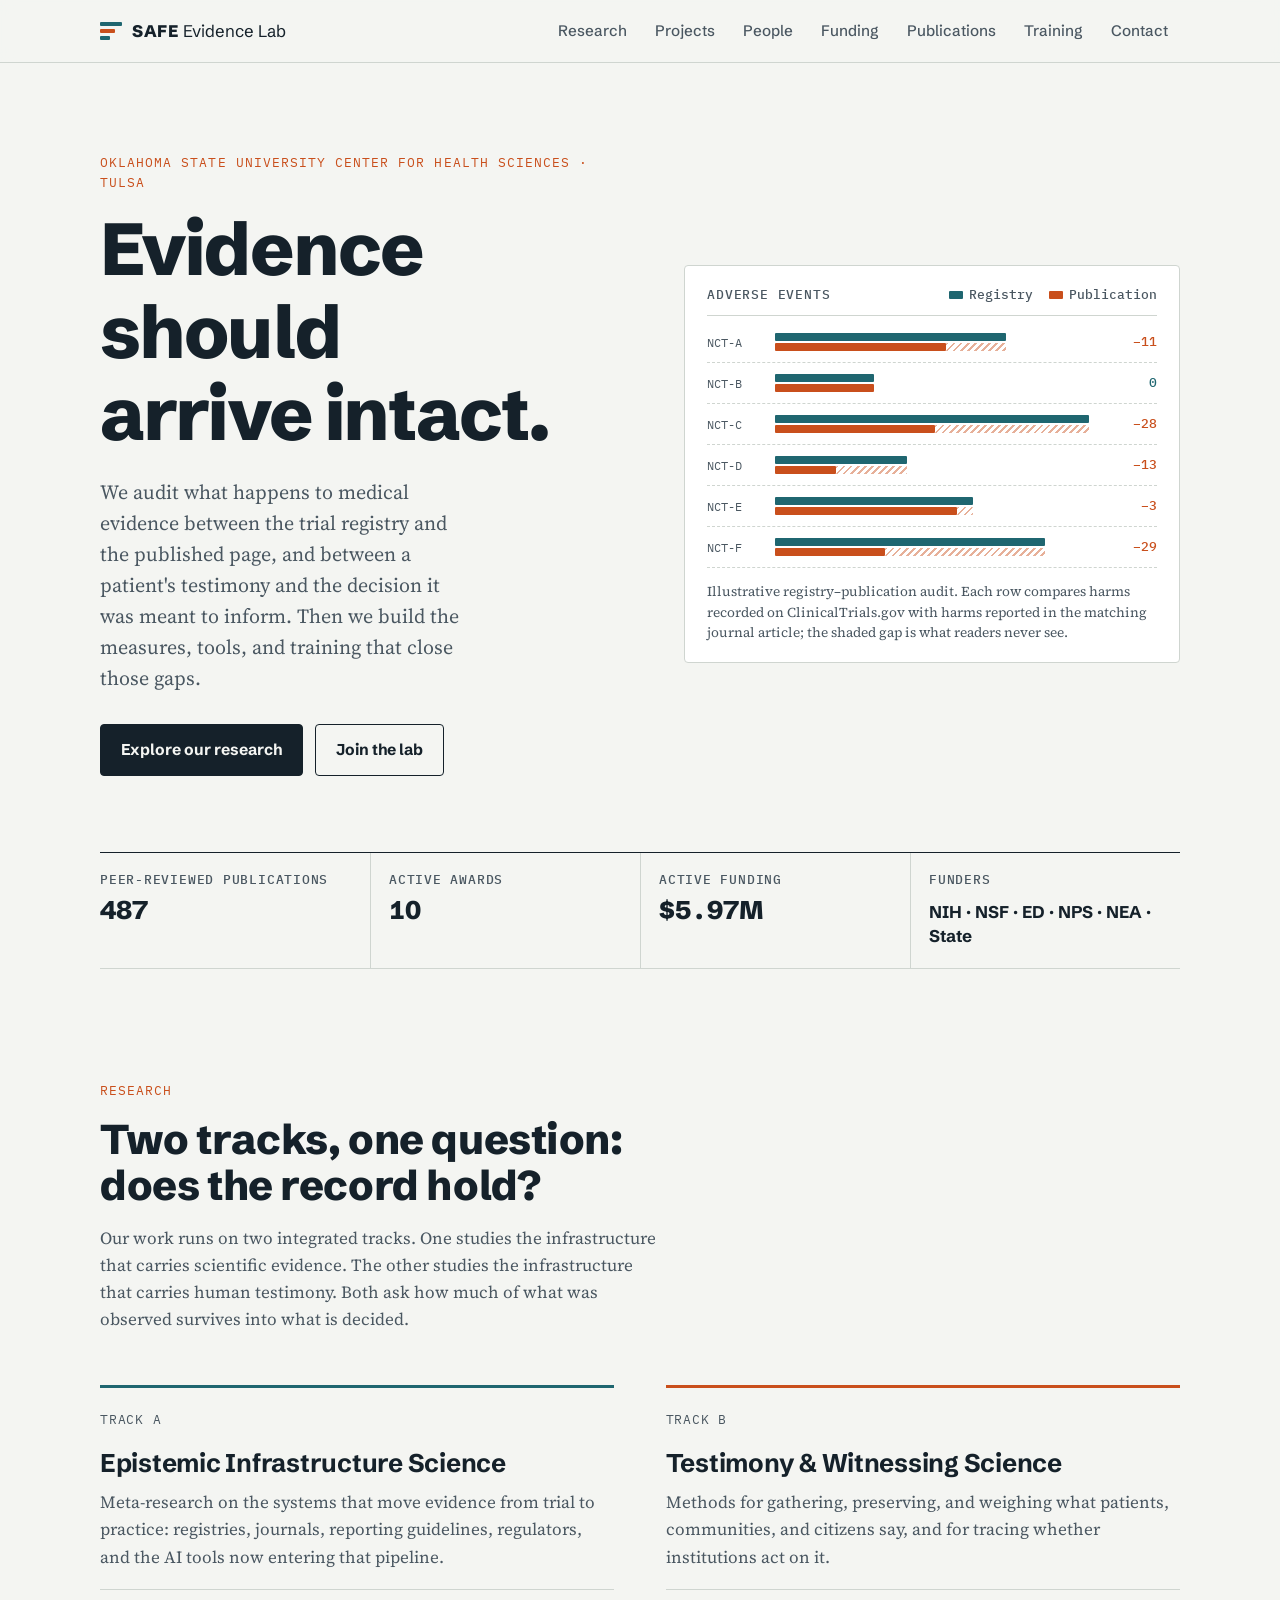
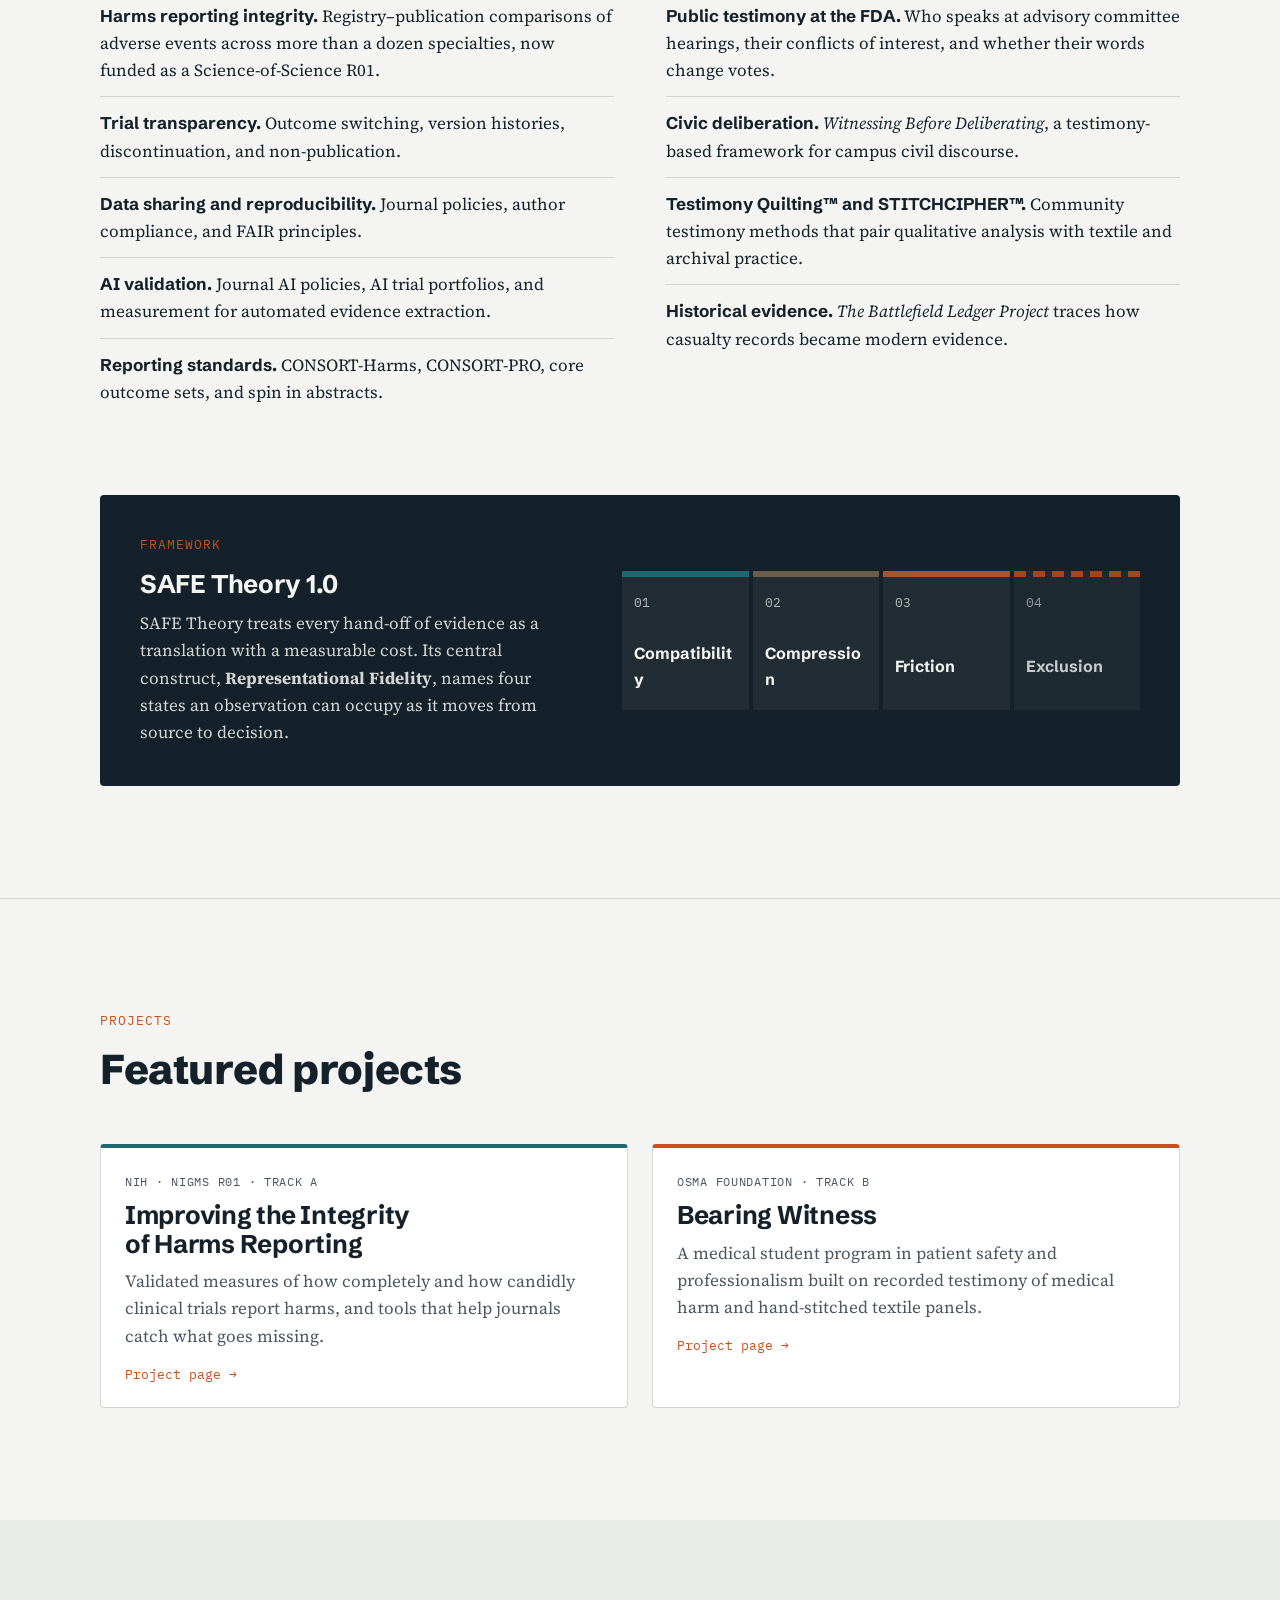
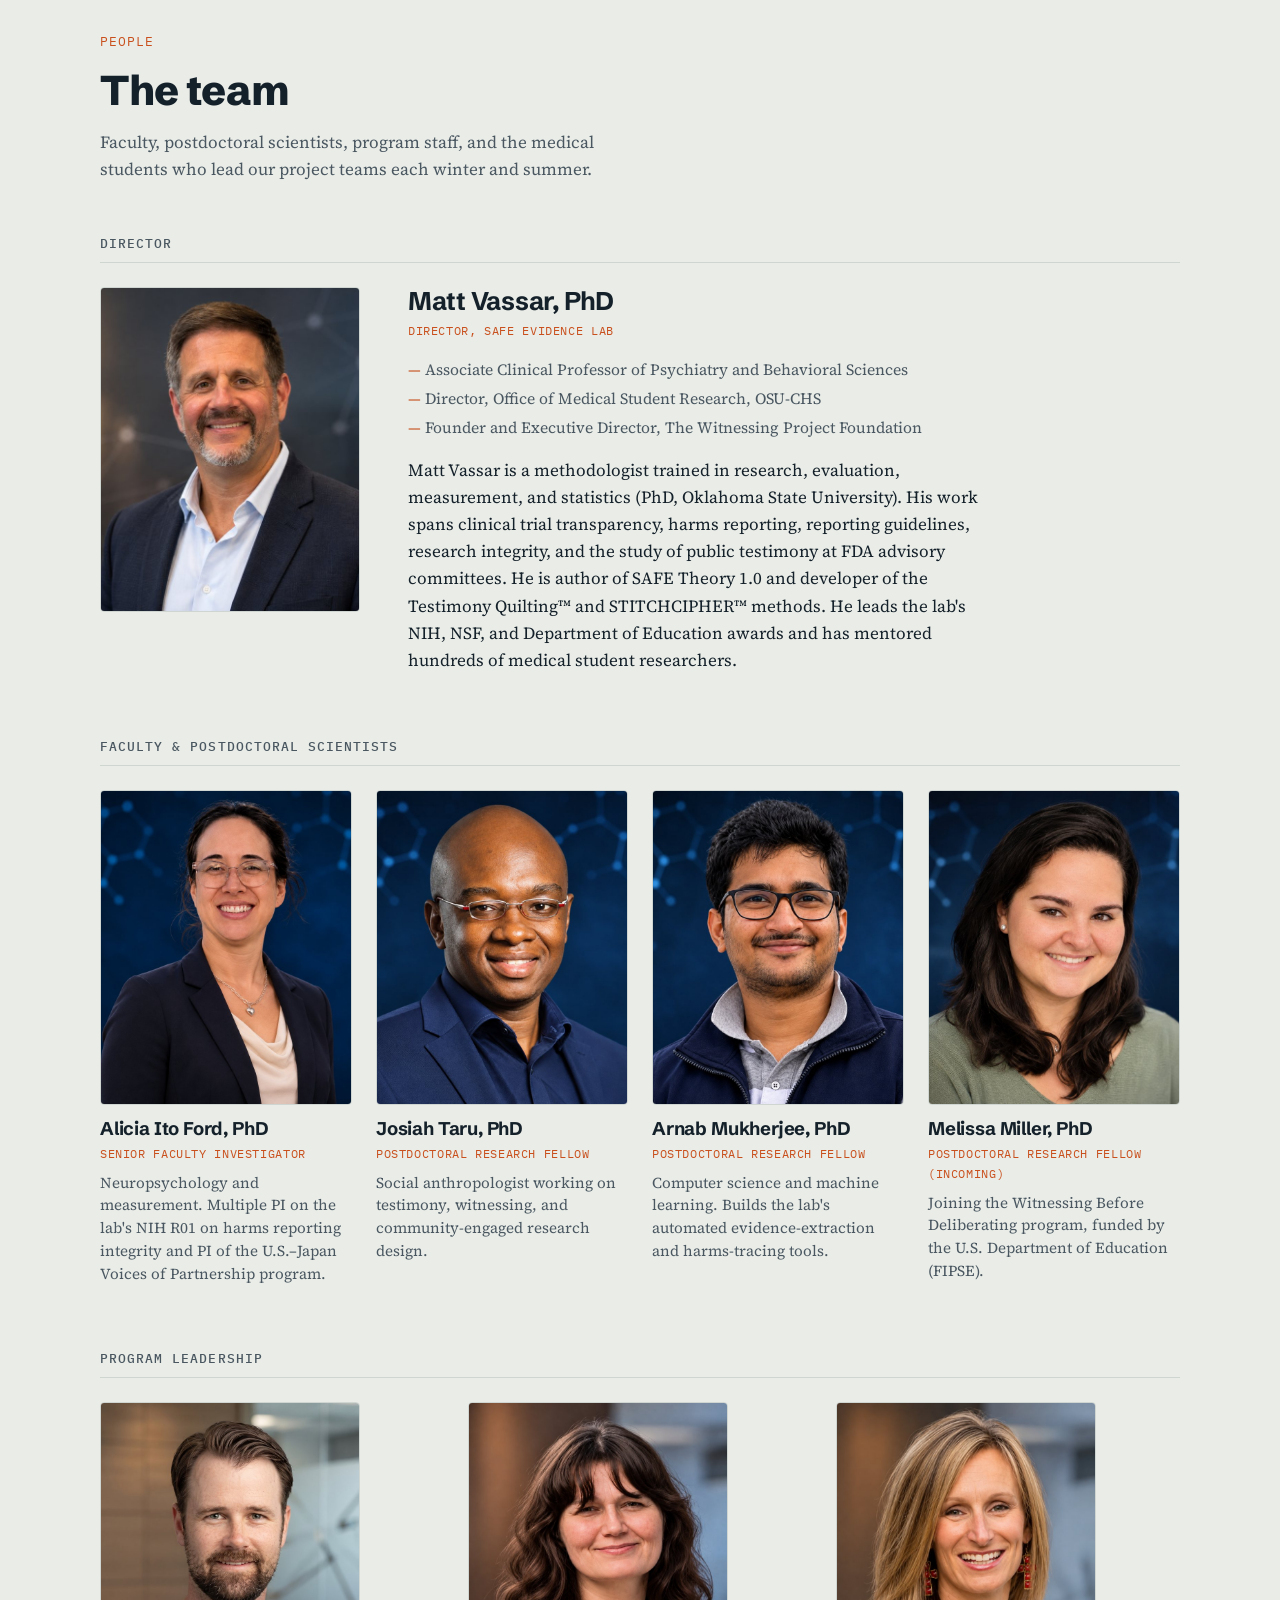
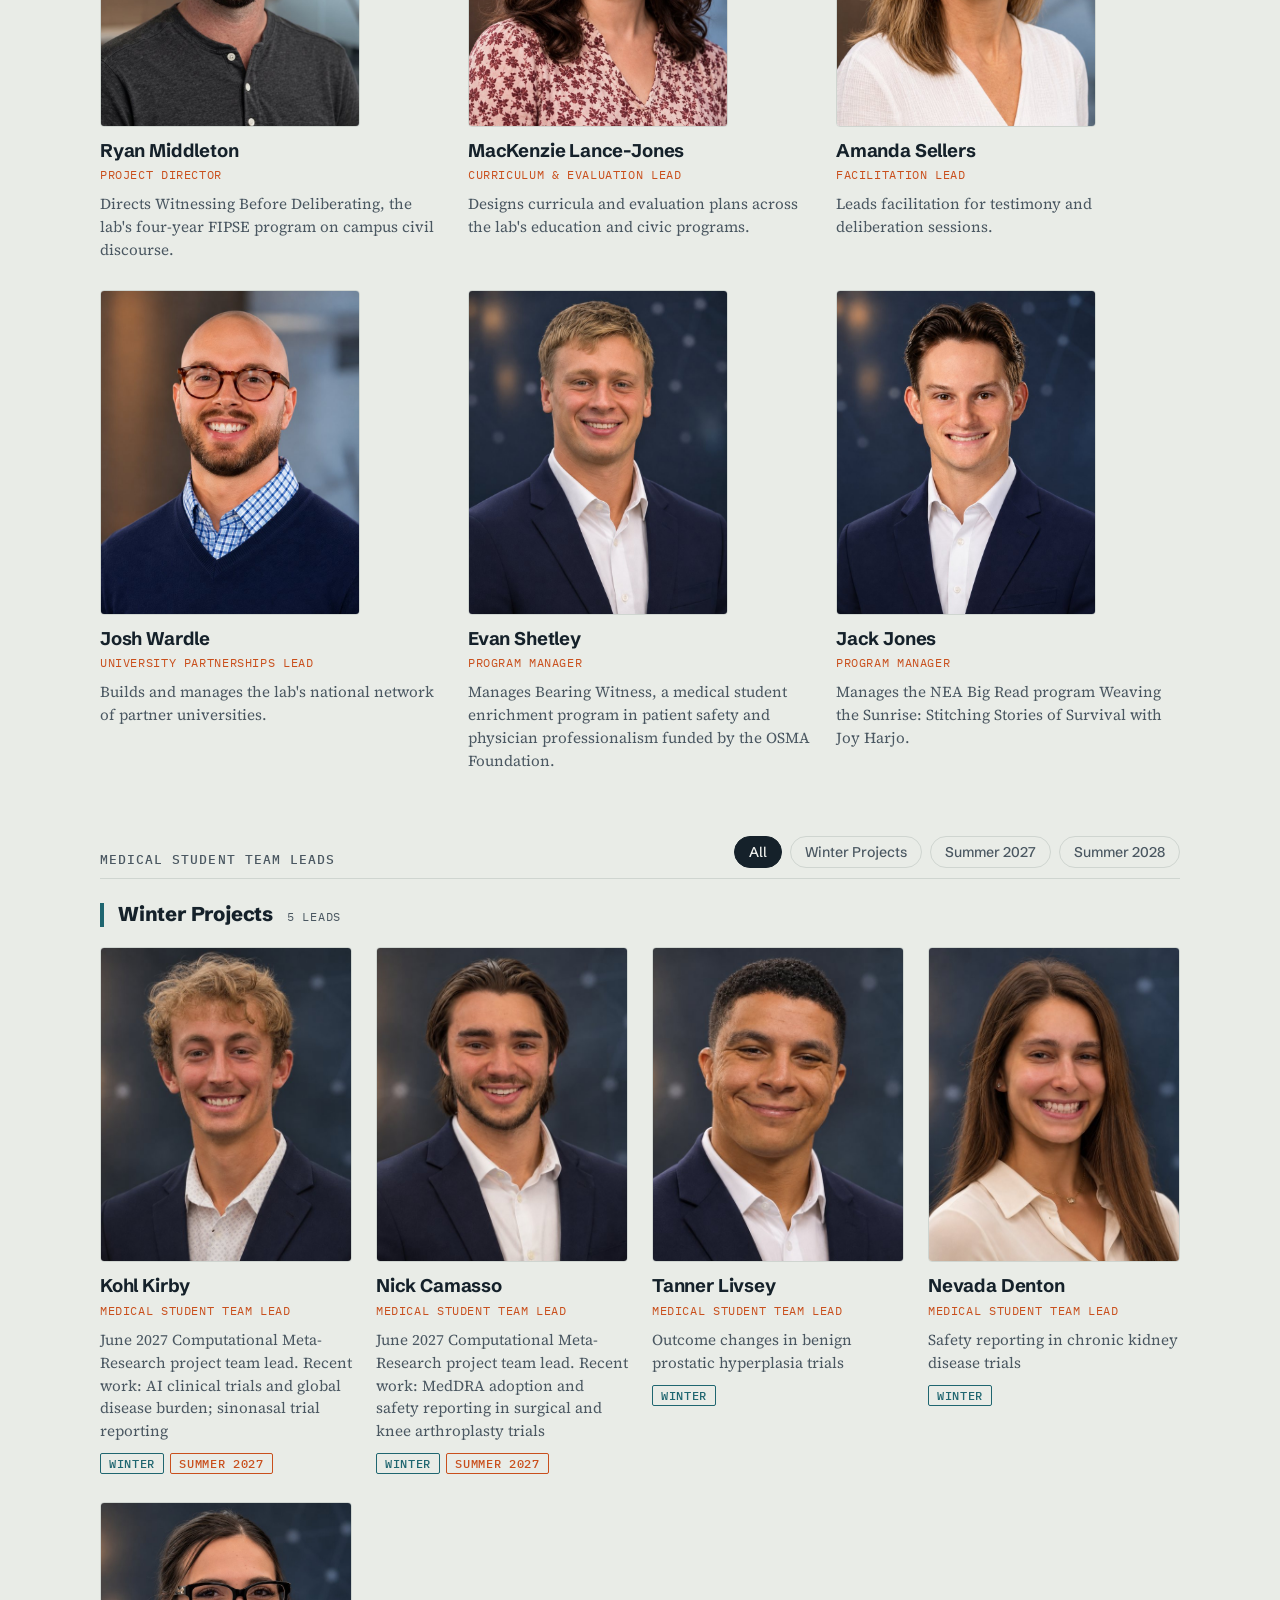
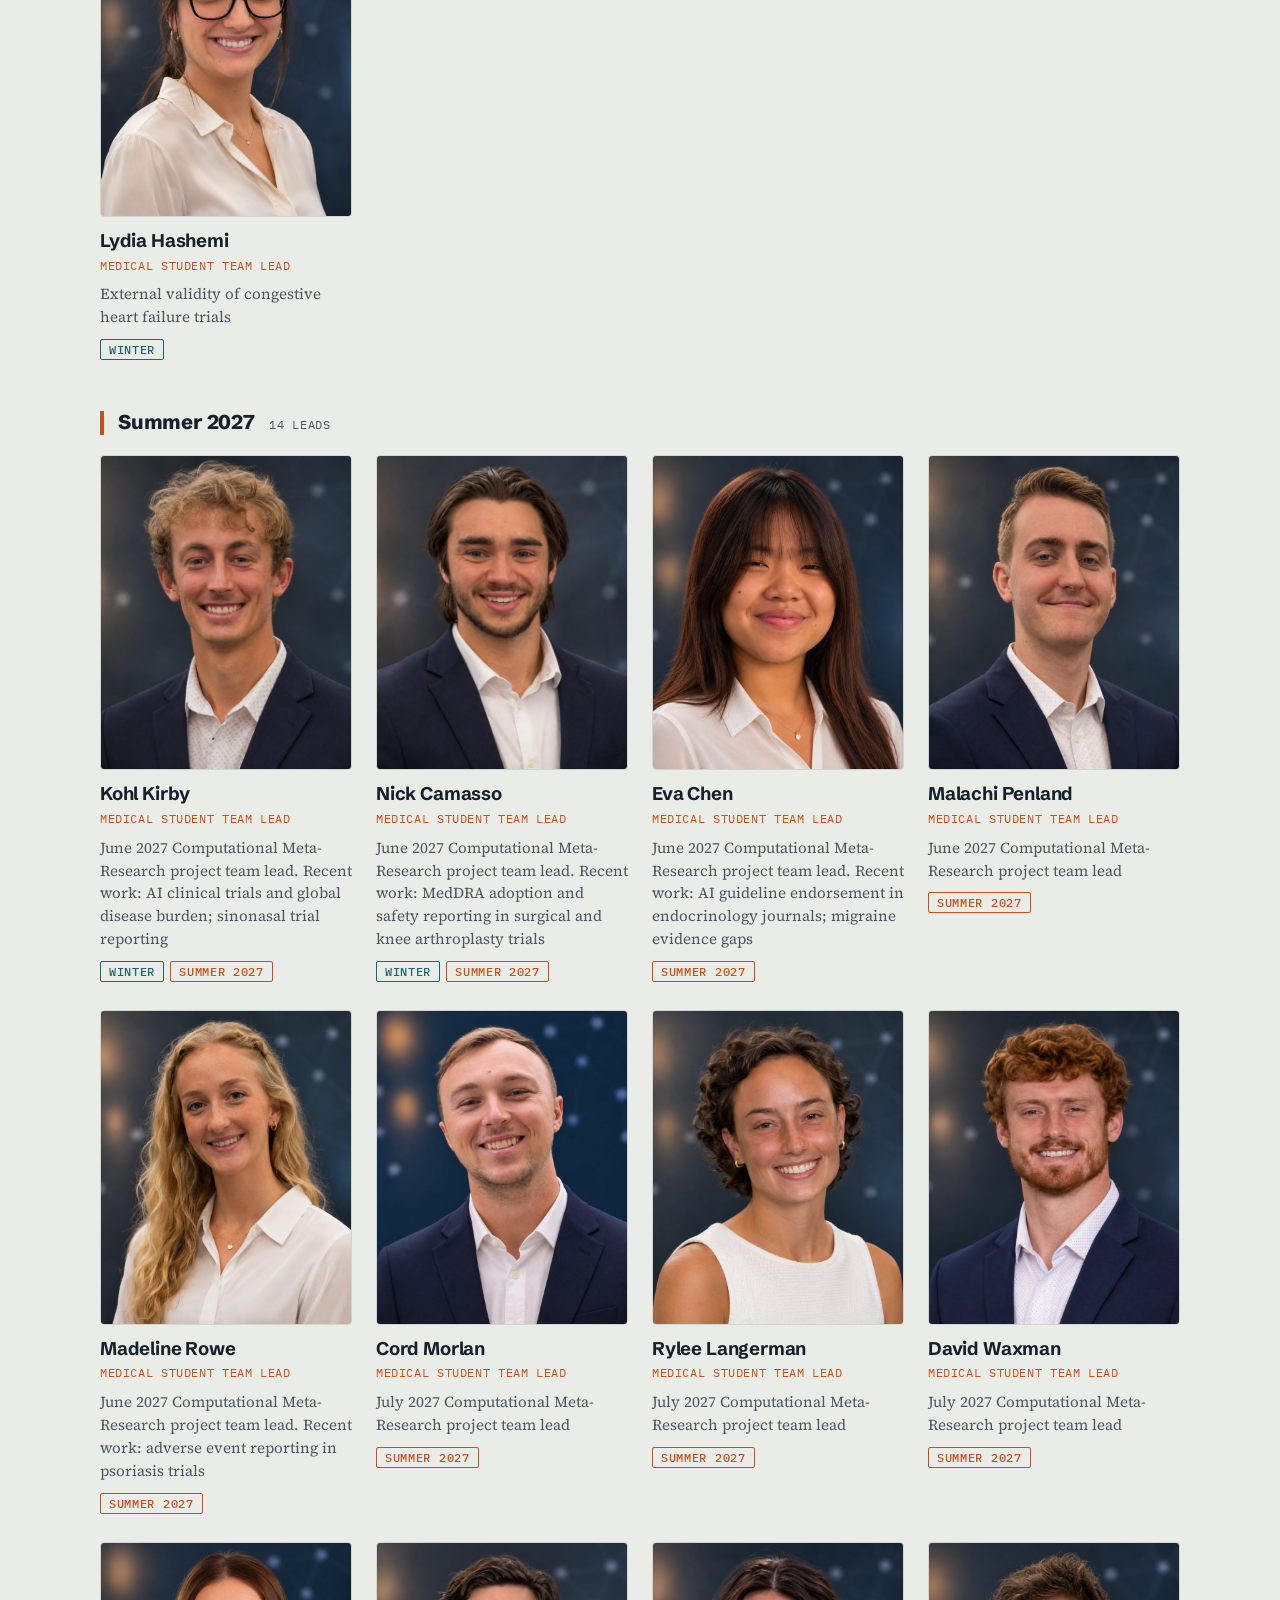
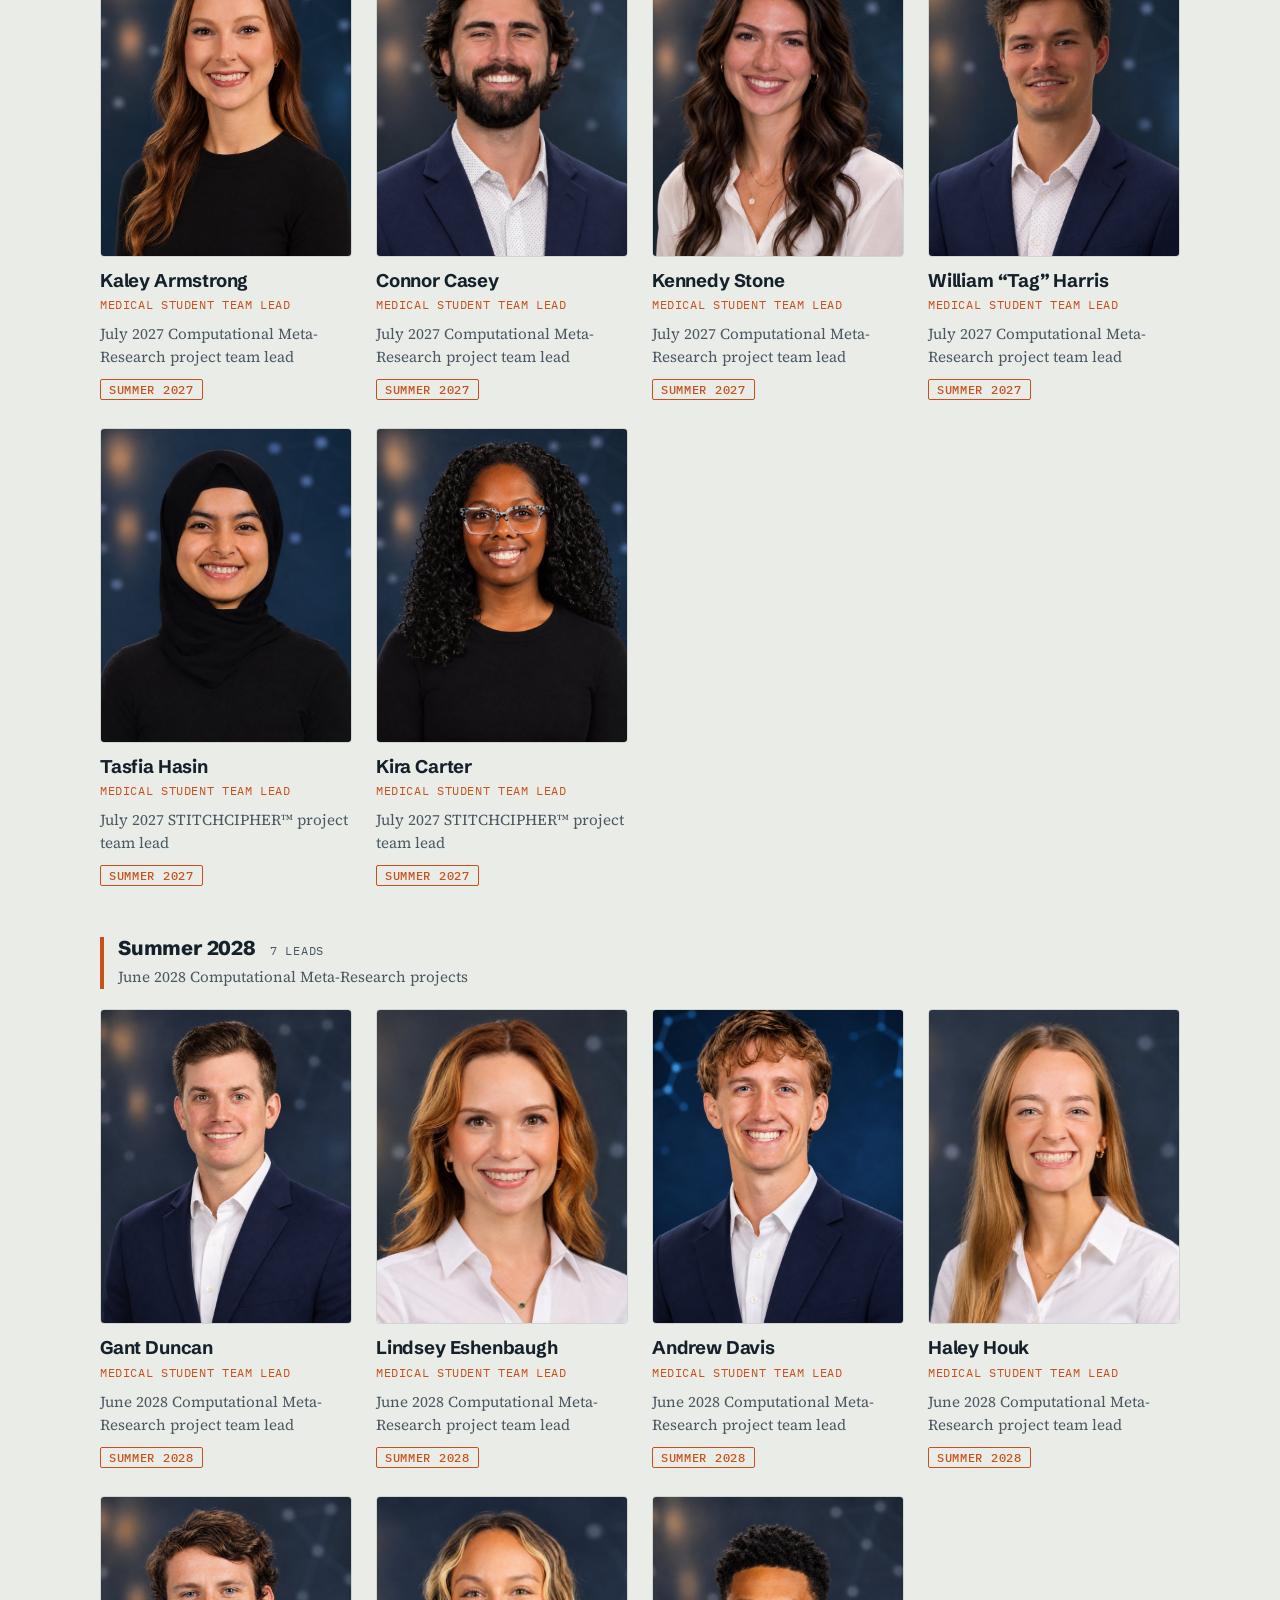
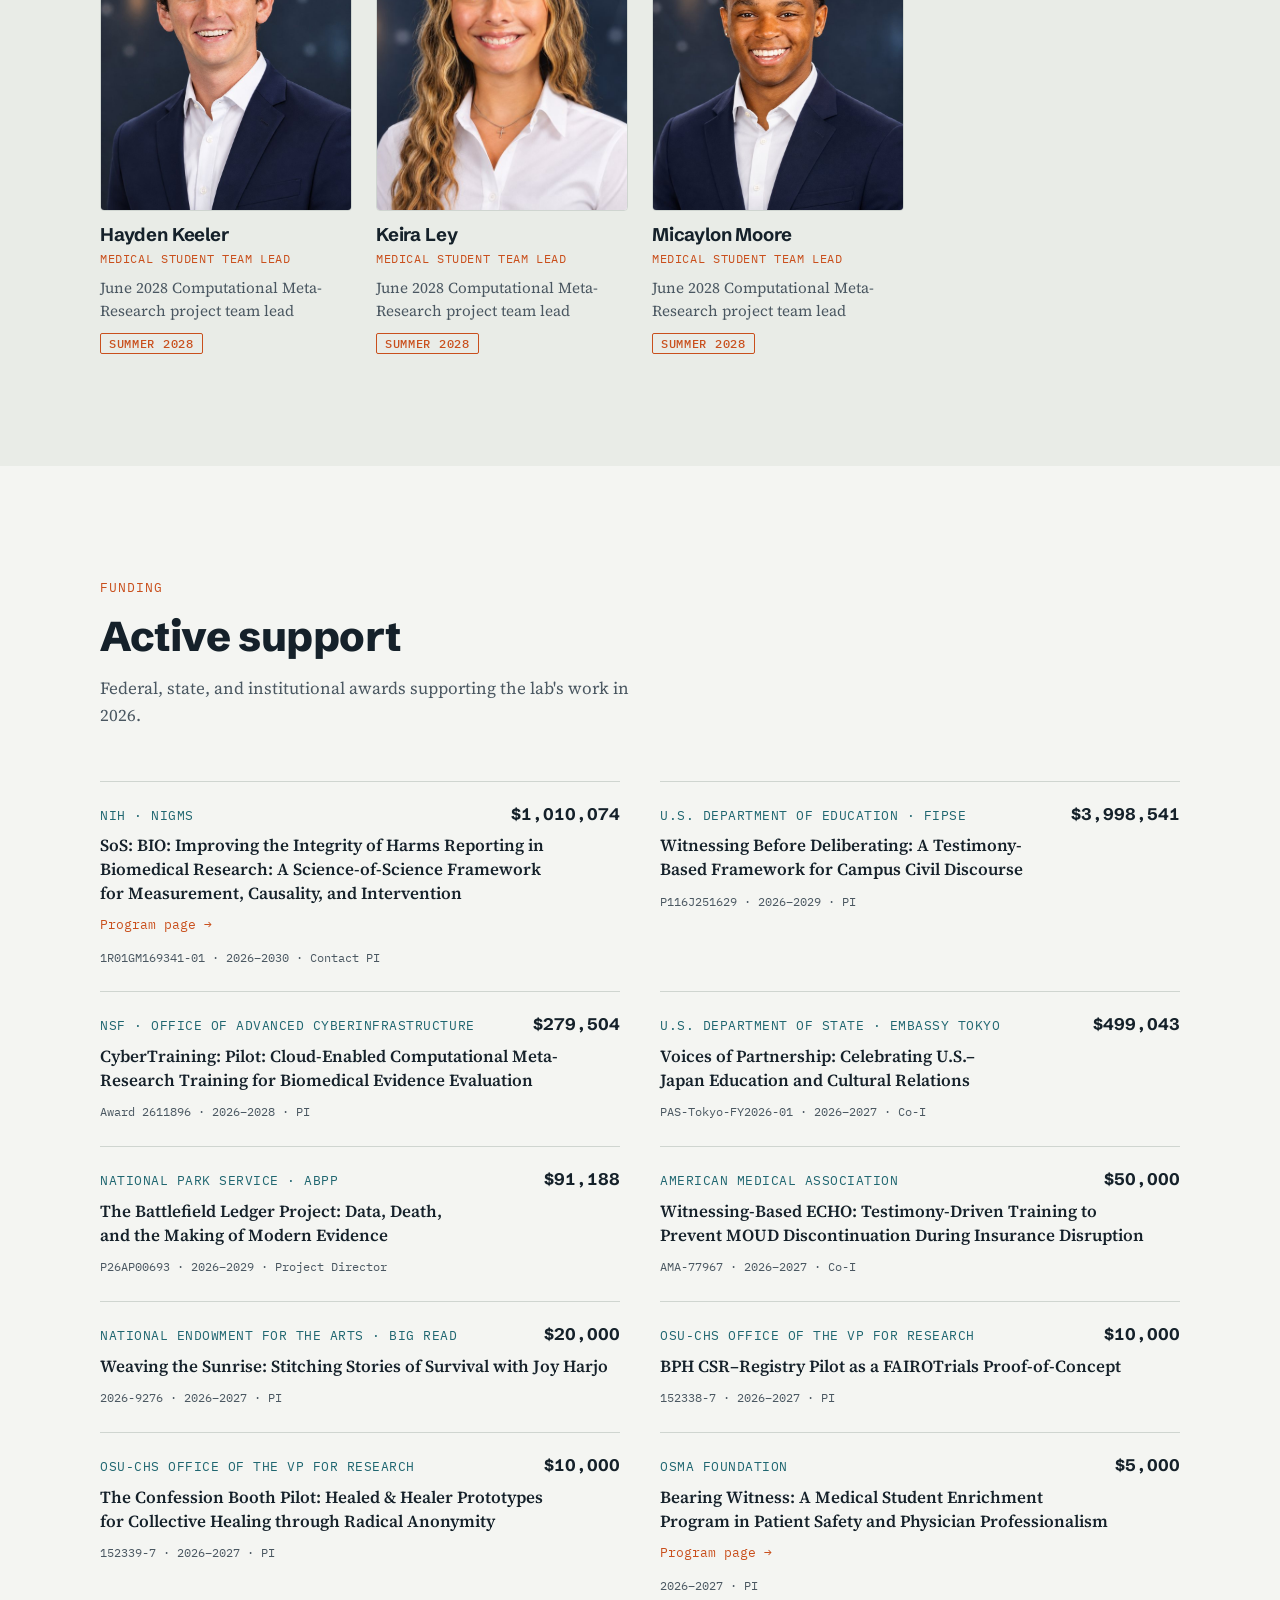
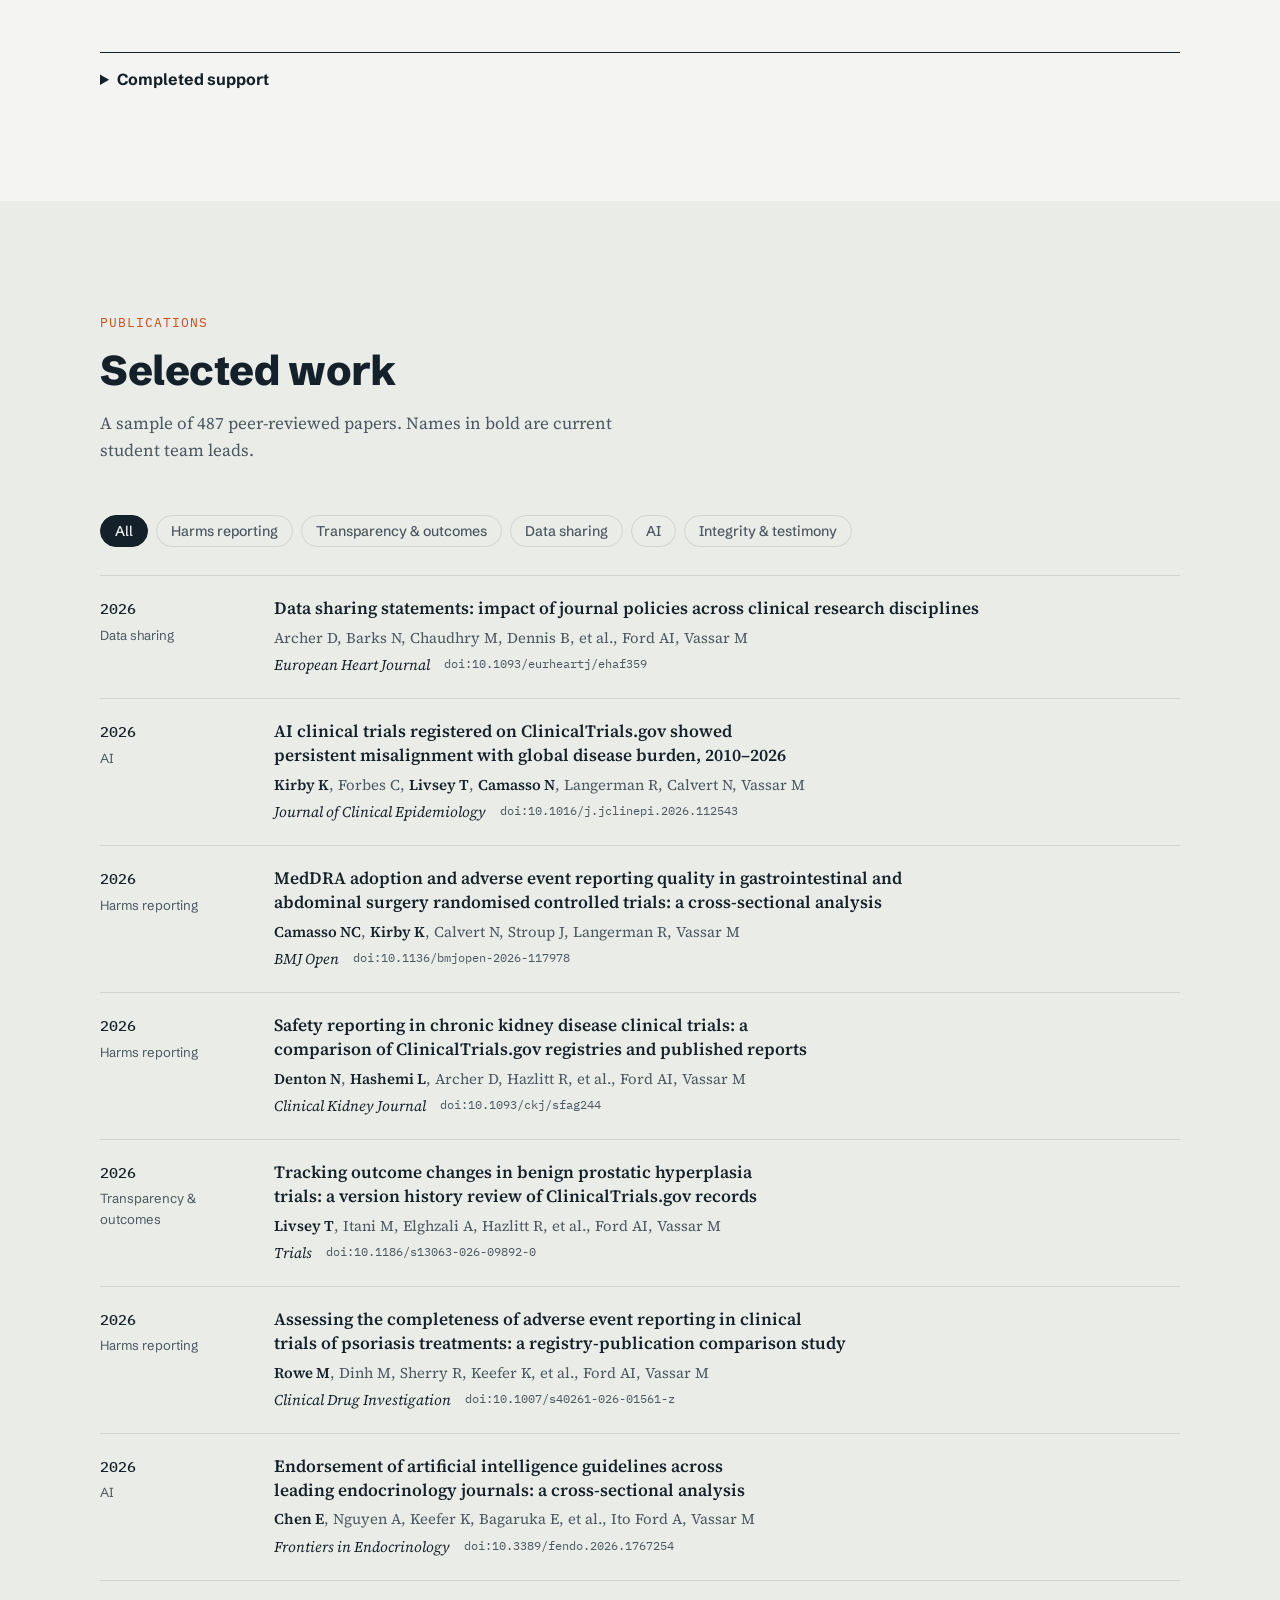
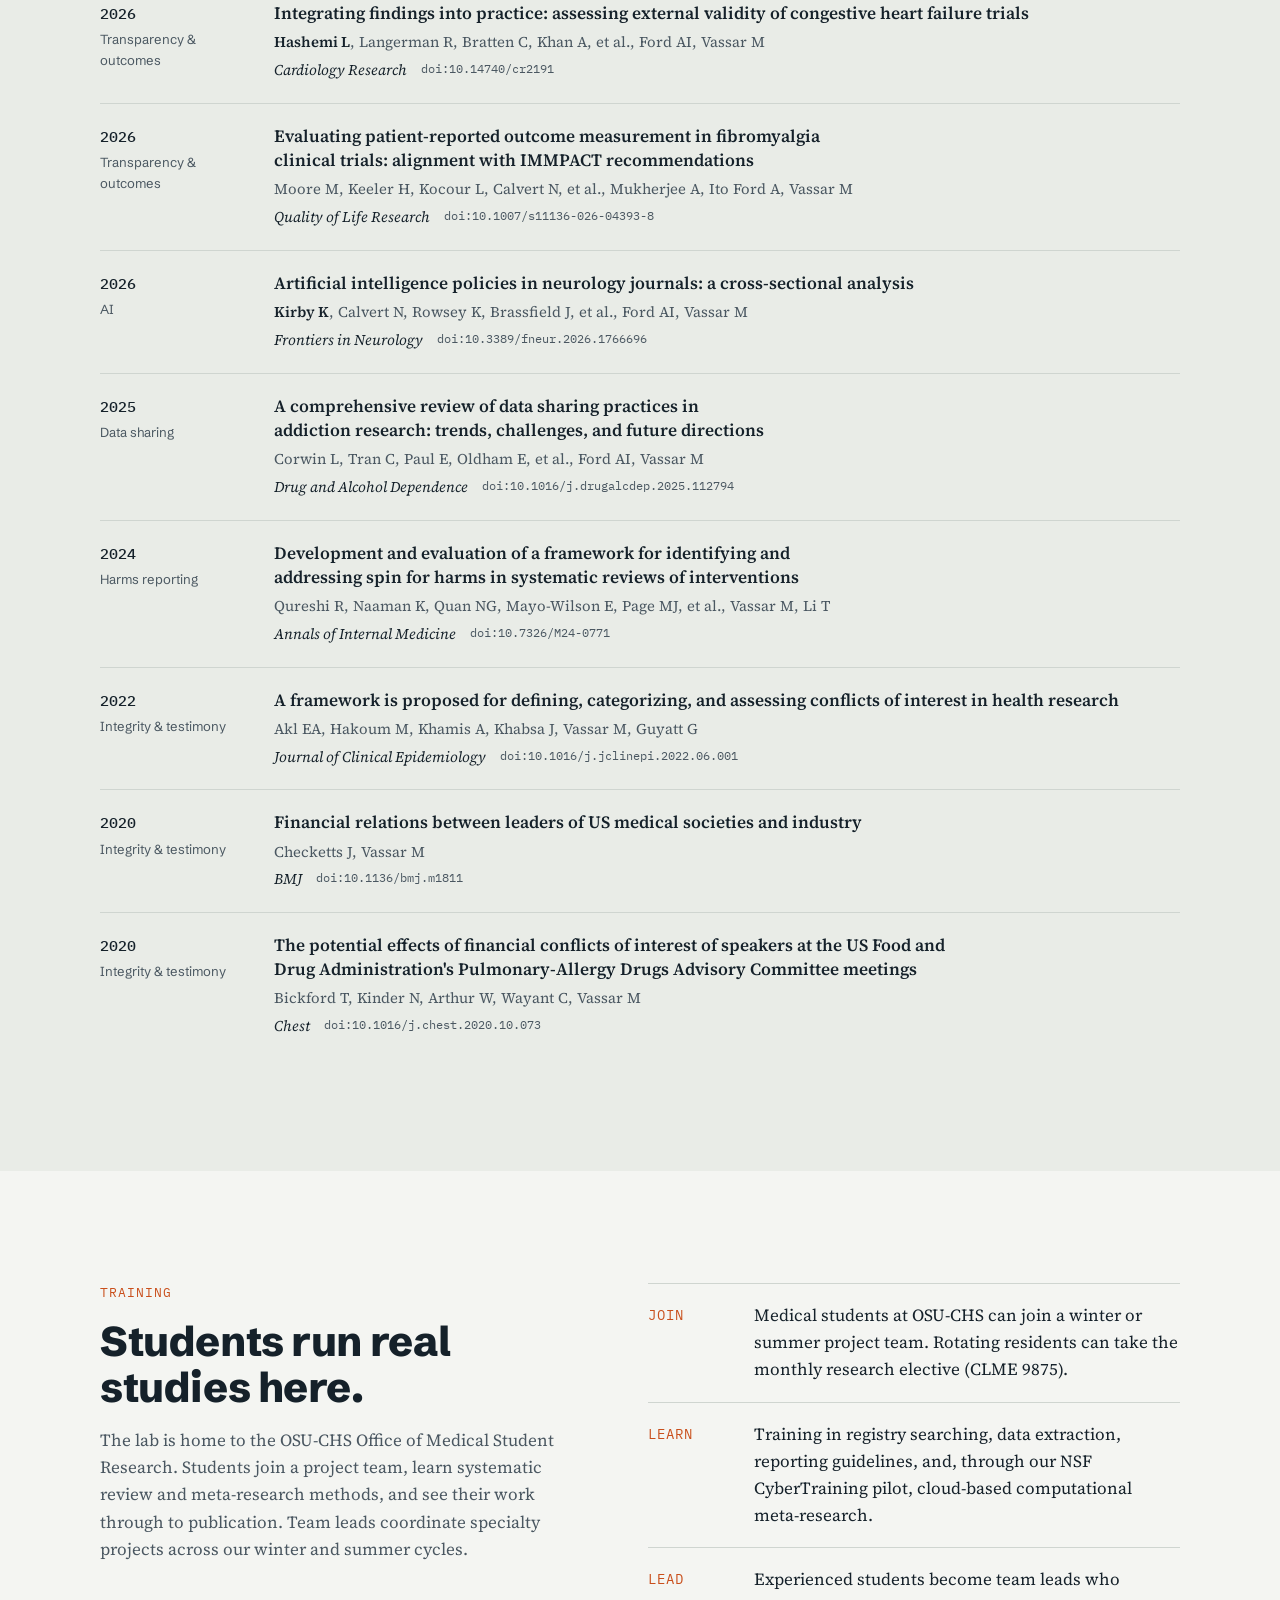
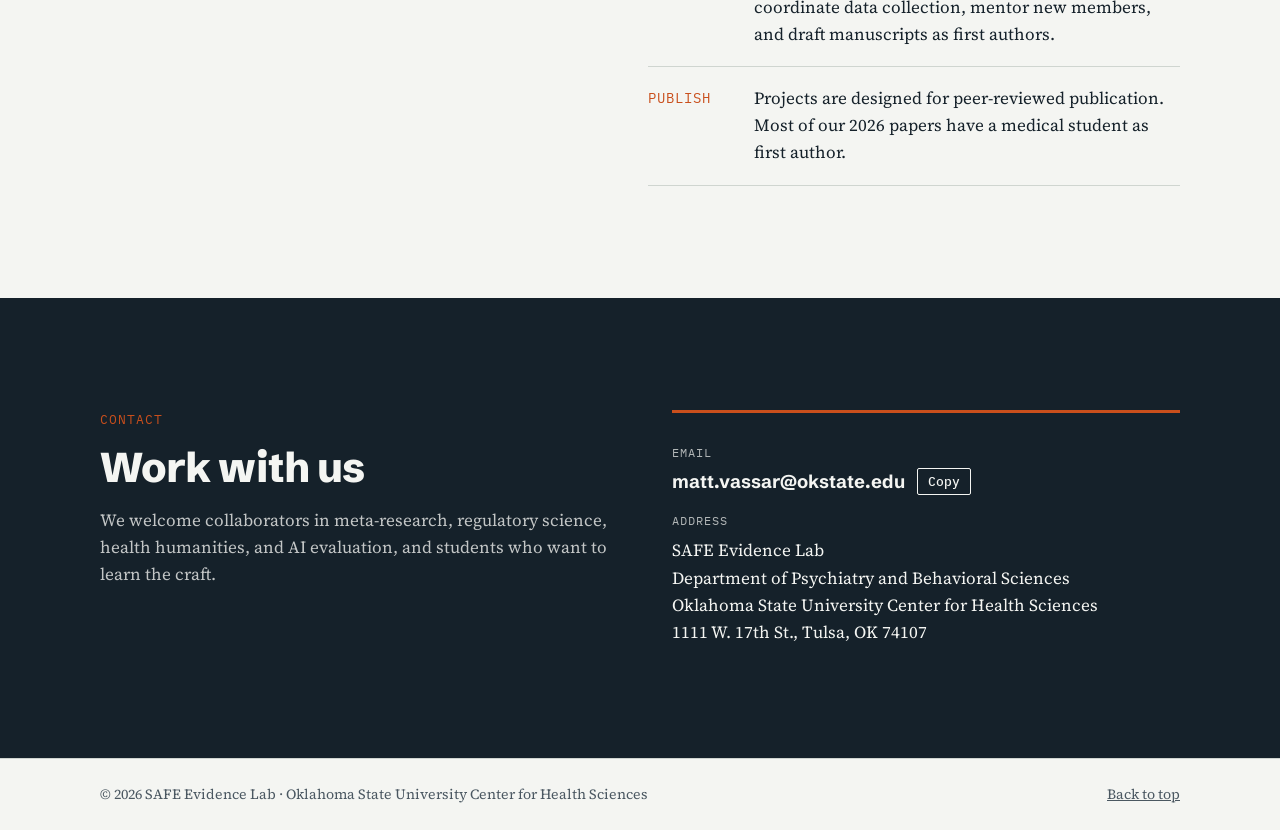
==== index.html @ 6448121d "Add NIGMS R01 harms reporting project page and Projects section New harms-reporting.html with aims, " ====
<!doctype html>
<html lang="en">
<head>
<meta charset="utf-8">
<meta name="viewport" content="width=device-width, initial-scale=1, viewport-fit=cover">
<title>SAFE Evidence Lab</title>
<meta name="description" content="The SAFE Evidence Lab at Oklahoma State University Center for Health Sciences studies how medical evidence and testimony are recorded, reported, and carried into decisions.">
<link rel="preconnect" href="https://fonts.googleapis.com">
<link rel="preconnect" href="https://fonts.gstatic.com" crossorigin>
<link rel="stylesheet" href="https://fonts.googleapis.com/css2?family=Schibsted+Grotesk:wght@500;700;800&family=Source+Serif+4:ital,opsz,wght@0,8..60,400;0,8..60,600;1,8..60,400&family=IBM+Plex+Mono:wght@400;500&display=swap">
<link rel="stylesheet" href="assets/style.css">

<meta property="og:title" content="SAFE Evidence Lab">
<meta property="og:description" content="Meta-research and testimony science at Oklahoma State University Center for Health Sciences.">
</head>
<body>
<a class="skip" href="#main">Skip to content</a>

<header class="site-header">
  <div class="wrap header-inner">
    <a class="brand" href="#top" aria-label="SAFE Evidence Lab home">
      <span class="brand-mark" aria-hidden="true"><span></span><span></span><span></span></span>
      <span class="brand-text"><strong>SAFE</strong> Evidence Lab</span>
    </a>
    <button class="nav-toggle" id="nav-toggle" aria-expanded="false" aria-controls="site-nav">Menu</button>
    <nav class="site-nav" id="site-nav" aria-label="Sections">
      <a href="#research">Research</a>
      <a href="#projects">Projects</a>
      <a href="#people">People</a>
      <a href="#funding">Funding</a>
      <a href="#publications">Publications</a>
      <a href="#training">Training</a>
      <a href="#contact">Contact</a>
    </nav>
  </div>
</header>

<main id="main">

  <!-- HERO -->
  <section class="hero" id="top">
    <div class="wrap hero-grid">
      <div class="hero-copy">
        <p class="eyebrow">Oklahoma State University Center for Health Sciences · Tulsa</p>
        <h1>Evidence should arrive intact.</h1>
        <p class="lede">We audit what happens to medical evidence between the trial registry and the published page, and between a patient's testimony and the decision it was meant to inform. Then we build the measures, tools, and training that close those gaps.</p>
        <div class="hero-actions">
          <a class="btn btn-primary" href="#research">Explore our research</a>
          <a class="btn btn-ghost" href="#training">Join the lab</a>
        </div>
      </div>

      <figure class="ledger" aria-labelledby="ledger-cap">
        <div class="ledger-head">
          <span>Adverse events</span>
          <span class="ledger-key"><i class="k-reg"></i>Registry</span>
          <span class="ledger-key"><i class="k-pub"></i>Publication</span>
        </div>
        <ol class="ledger-rows" id="ledger-rows"></ol>
        <figcaption id="ledger-cap">Illustrative registry–publication audit. Each row compares harms recorded on ClinicalTrials.gov with harms reported in the matching journal article; the shaded gap is what readers never see.</figcaption>
      </figure>
    </div>

    <div class="wrap">
      <dl class="facts">
        <div><dt>Peer-reviewed publications</dt><dd>487</dd></div>
        <div><dt>Active awards</dt><dd>10</dd></div>
        <div><dt>Active funding</dt><dd>$5.97M</dd></div>
        <div><dt>Funders</dt><dd>NIH · NSF · ED · NPS · NEA · State</dd></div>
      </dl>
    </div>
  </section>

  <!-- RESEARCH -->
  <section class="section" id="research" aria-labelledby="research-h">
    <div class="wrap">
      <header class="section-head">
        <p class="eyebrow">Research</p>
        <h2 id="research-h">Two tracks, one question: does the record hold?</h2>
        <p class="section-intro">Our work runs on two integrated tracks. One studies the infrastructure that carries scientific evidence. The other studies the infrastructure that carries human testimony. Both ask how much of what was observed survives into what is decided.</p>
      </header>

      <div class="tracks">
        <article class="track">
          <p class="track-label mono">Track A</p>
          <h3>Epistemic Infrastructure Science</h3>
          <p>Meta-research on the systems that move evidence from trial to practice: registries, journals, reporting guidelines, regulators, and the AI tools now entering that pipeline.</p>
          <ul class="topic-list">
            <li><strong>Harms reporting integrity.</strong> Registry–publication comparisons of adverse events across more than a dozen specialties, now funded as a Science-of-Science R01.</li>
            <li><strong>Trial transparency.</strong> Outcome switching, version histories, discontinuation, and non-publication.</li>
            <li><strong>Data sharing and reproducibility.</strong> Journal policies, author compliance, and FAIR principles.</li>
            <li><strong>AI validation.</strong> Journal AI policies, AI trial portfolios, and measurement for automated evidence extraction.</li>
            <li><strong>Reporting standards.</strong> CONSORT-Harms, CONSORT-PRO, core outcome sets, and spin in abstracts.</li>
          </ul>
        </article>

        <article class="track">
          <p class="track-label mono">Track B</p>
          <h3>Testimony &amp; Witnessing Science</h3>
          <p>Methods for gathering, preserving, and weighing what patients, communities, and citizens say, and for tracing whether institutions act on it.</p>
          <ul class="topic-list">
            <li><strong>Public testimony at the FDA.</strong> Who speaks at advisory committee hearings, their conflicts of interest, and whether their words change votes.</li>
            <li><strong>Civic deliberation.</strong> <em>Witnessing Before Deliberating</em>, a testimony-based framework for campus civil discourse.</li>
            <li><strong>Testimony Quilting™ and STITCHCIPHER™.</strong> Community testimony methods that pair qualitative analysis with textile and archival practice.</li>
            <li><strong>Historical evidence.</strong> <em>The Battlefield Ledger Project</em> traces how casualty records became modern evidence.</li>
          </ul>
        </article>
      </div>

      <div class="theory">
        <div class="theory-copy">
          <p class="eyebrow">Framework</p>
          <h3>SAFE Theory 1.0</h3>
          <p>SAFE Theory treats every hand-off of evidence as a translation with a measurable cost. Its central construct, <strong>Representational Fidelity</strong>, names four states an observation can occupy as it moves from source to decision.</p>
        </div>
        <ol class="fidelity" aria-label="Four degradation states, in order">
          <li><span class="state mono">01</span><span class="state-name">Compatibility</span></li>
          <li><span class="state mono">02</span><span class="state-name">Compression</span></li>
          <li><span class="state mono">03</span><span class="state-name">Friction</span></li>
          <li><span class="state mono">04</span><span class="state-name">Exclusion</span></li>
        </ol>
      </div>
    </div>
  </section>

  <!-- PROJECTS -->
  <section class="section projects-band" id="projects" aria-labelledby="projects-h">
    <div class="wrap">
      <header class="section-head">
        <p class="eyebrow">Projects</p>
        <h2 id="projects-h">Featured projects</h2>
      </header>
      <div class="project-cards">
        <a class="project-card" href="harms-reporting.html">
          <p class="project-tag mono">NIH · NIGMS R01 · Track A</p>
          <h3>Improving the Integrity of Harms Reporting</h3>
          <p>Validated measures of how completely and how candidly clinical trials report harms, and tools that help journals catch what goes missing.</p>
          <span class="project-go mono">Project page →</span>
        </a>
        <a class="project-card" href="bearing-witness.html">
          <p class="project-tag mono">OSMA Foundation · Track B</p>
          <h3>Bearing Witness</h3>
          <p>A medical student program in patient safety and professionalism built on recorded testimony of medical harm and hand-stitched textile panels.</p>
          <span class="project-go mono">Project page →</span>
        </a>
      </div>
    </div>
  </section>

  <!-- PEOPLE -->
  <section class="section section-alt" id="people" aria-labelledby="people-h">
    <div class="wrap">
      <header class="section-head">
        <p class="eyebrow">People</p>
        <h2 id="people-h">The team</h2>
        <p class="section-intro">Faculty, postdoctoral scientists, program staff, and the medical students who lead our project teams each winter and summer.</p>
      </header>

      <div class="people-group">
        <h3 class="group-title">Director</h3>
        <div class="director" id="director"></div>
      </div>

      <div class="people-group">
        <h3 class="group-title">Faculty &amp; Postdoctoral Scientists</h3>
        <div class="people-grid" id="people-faculty"></div>
      </div>

      <div class="people-group">
        <h3 class="group-title">Program Leadership</h3>
        <div class="people-grid" id="people-program"></div>
      </div>

      <div class="people-group">
        <div class="group-row">
          <h3 class="group-title">Medical Student Team Leads</h3>
          <div class="season-filter" id="cohort-filter" role="group" aria-label="Filter team leads by cohort"></div>
        </div>
        <div class="cohorts" id="people-students"></div>
      </div>
    </div>
  </section>

  <!-- FUNDING -->
  <section class="section" id="funding" aria-labelledby="funding-h">
    <div class="wrap">
      <header class="section-head">
        <p class="eyebrow">Funding</p>
        <h2 id="funding-h">Active support</h2>
        <p class="section-intro">Federal, state, and institutional awards supporting the lab's work in 2026.</p>
      </header>
      <div class="awards" id="awards"></div>

      <details class="past-awards">
        <summary>Completed support</summary>
        <ul id="past-awards"></ul>
      </details>
    </div>
  </section>

  <!-- PUBLICATIONS -->
  <section class="section section-alt" id="publications" aria-labelledby="pubs-h">
    <div class="wrap">
      <header class="section-head">
        <p class="eyebrow">Publications</p>
        <h2 id="pubs-h">Selected work</h2>
        <p class="section-intro">A sample of 487 peer-reviewed papers. Names in bold are current student team leads.</p>
      </header>
      <div class="pub-filter" role="group" aria-label="Filter publications by topic">
        <button type="button" class="chip is-on" data-topic="all" aria-pressed="true">All</button>
        <button type="button" class="chip" data-topic="harms" aria-pressed="false">Harms reporting</button>
        <button type="button" class="chip" data-topic="transparency" aria-pressed="false">Transparency &amp; outcomes</button>
        <button type="button" class="chip" data-topic="data" aria-pressed="false">Data sharing</button>
        <button type="button" class="chip" data-topic="ai" aria-pressed="false">AI</button>
        <button type="button" class="chip" data-topic="integrity" aria-pressed="false">Integrity &amp; testimony</button>
      </div>
      <ol class="pubs" id="pubs"></ol>
    </div>
  </section>

  <!-- TRAINING -->
  <section class="section" id="training" aria-labelledby="training-h">
    <div class="wrap training-grid">
      <div>
        <p class="eyebrow">Training</p>
        <h2 id="training-h">Students run real studies here.</h2>
        <p class="section-intro">The lab is home to the OSU-CHS Office of Medical Student Research. Students join a project team, learn systematic review and meta-research methods, and see their work through to publication. Team leads coordinate specialty projects across our winter and summer cycles.</p>
      </div>
      <ul class="steps">
        <li><span class="mono">Join</span><p>Medical students at OSU-CHS can join a winter or summer project team. Rotating residents can take the monthly research elective (CLME 9875).</p></li>
        <li><span class="mono">Learn</span><p>Training in registry searching, data extraction, reporting guidelines, and, through our NSF CyberTraining pilot, cloud-based computational meta-research.</p></li>
        <li><span class="mono">Lead</span><p>Experienced students become team leads who coordinate data collection, mentor new members, and draft manuscripts as first authors.</p></li>
        <li><span class="mono">Publish</span><p>Projects are designed for peer-reviewed publication. Most of our 2026 papers have a medical student as first author.</p></li>
      </ul>
    </div>
  </section>

  <!-- CONTACT -->
  <section class="section contact" id="contact" aria-labelledby="contact-h">
    <div class="wrap contact-grid">
      <div>
        <p class="eyebrow">Contact</p>
        <h2 id="contact-h">Work with us</h2>
        <p class="section-intro">We welcome collaborators in meta-research, regulatory science, health humanities, and AI evaluation, and students who want to learn the craft.</p>
      </div>
      <address class="contact-card">
        <p class="contact-label mono">Email</p>
        <p class="contact-row"><span id="email-text">matt.vassar@okstate.edu</span>
          <button type="button" class="copy-btn" id="copy-email">Copy</button></p>
        <p class="contact-label mono">Address</p>
        <p>SAFE Evidence Lab<br>Department of Psychiatry and Behavioral Sciences<br>Oklahoma State University Center for Health Sciences<br>1111 W. 17th St., Tulsa, OK 74107</p>
      </address>
    </div>
  </section>
</main>

<footer class="site-footer">
  <div class="wrap footer-inner">
    <p>© <span id="year">2026</span> SAFE Evidence Lab · Oklahoma State University Center for Health Sciences</p>
    <p><a href="#top">Back to top</a></p>
  </div>
</footer>

<script src="assets/data.js"></script>
<script src="assets/main.js"></script>
</body>
</html>
---- assets/style.css ----
/* Layout: a registry ledger. Full-width bands, a 1120px column, data set in mono like trial IDs. */
:root {
  --paper: #f4f5f2;
  --paper-2: #e9ece7;
  --ink: #15212a;
  --ink-2: #4a5761;
  --rule: #cfd5d0;
  --registry: #1f6670;
  --accent: #c94f1c;
  --accent-ink: #ffffff;
  --gap: rgba(201, 79, 28, 0.16);
  --card: #ffffff;
  --display: "Schibsted Grotesk", "Helvetica Neue", Arial, sans-serif;
  --body: "Source Serif 4", Georgia, "Times New Roman", serif;
  --mono: "IBM Plex Mono", ui-monospace, "SFMono-Regular", Menlo, monospace;
  --step--1: 0.8125rem;
  --step-0: 1.0625rem;
  --step-1: 1.25rem;
  --step-2: 1.6rem;
  --step-3: clamp(1.9rem, 1.4rem + 2vw, 2.6rem);
  --step-4: clamp(2.6rem, 1.6rem + 4.4vw, 4.6rem);
  --radius: 4px;
  --max: 1120px;
}
@media (prefers-color-scheme: dark) {
  :root:not([data-theme="light"]) {
    --paper: #0f161b; --paper-2: #151e24; --ink: #e5eae6; --ink-2: #a3aea9;
    --rule: #2a363d; --registry: #5aaeb7; --accent: #ef7a45; --accent-ink: #10161a;
    --gap: rgba(239, 122, 69, 0.2); --card: #172128; color-scheme: dark;
  }
}
:root[data-theme="dark"] {
  --paper: #0f161b; --paper-2: #151e24; --ink: #e5eae6; --ink-2: #a3aea9;
  --rule: #2a363d; --registry: #5aaeb7; --accent: #ef7a45; --accent-ink: #10161a;
  --gap: rgba(239, 122, 69, 0.2); --card: #172128; color-scheme: dark;
}

*, *::before, *::after { box-sizing: border-box; }
html { scroll-behavior: smooth; scroll-padding-top: 76px; }
@media (prefers-reduced-motion: reduce) { html { scroll-behavior: auto; } *, *::before, *::after { animation: none !important; transition: none !important; } }
body {
  margin: 0; background: var(--paper); color: var(--ink);
  font-family: var(--body); font-size: var(--step-0); line-height: 1.6;
  -webkit-font-smoothing: antialiased;
}
img { max-width: 100%; display: block; }
a { color: inherit; }
:focus-visible { outline: 2px solid var(--accent); outline-offset: 3px; border-radius: 2px; }
.mono { font-family: var(--mono); }
h1, h2, h3, h4 { font-family: var(--display); line-height: 1.12; margin: 0; text-wrap: balance; letter-spacing: -0.01em; }
p { margin: 0; }

.wrap {
  max-width: var(--max); margin: 0 auto;
  padding-left: max(20px, env(safe-area-inset-left, 0px));
  padding-right: max(20px, env(safe-area-inset-right, 0px));
}
.skip { position: absolute; left: -999px; top: 8px; background: var(--ink); color: var(--paper); padding: 8px 12px; z-index: 50; }
.skip:focus { left: 12px; }

.eyebrow {
  font-family: var(--mono); font-size: var(--step--1); letter-spacing: 0.08em;
  text-transform: uppercase; color: var(--accent); margin-bottom: 14px;
}

/* Header */
body::before { content: ""; position: fixed; inset: 0 0 auto; height: env(safe-area-inset-top, 0px); z-index: 30; background: var(--paper); }
.site-header {
  position: sticky; top: env(safe-area-inset-top, 0px); z-index: 20;
  background: color-mix(in srgb, var(--paper) 92%, transparent);
  backdrop-filter: blur(8px); -webkit-backdrop-filter: blur(8px);
  border-bottom: 1px solid var(--rule);
}
.header-inner { display: flex; align-items: center; justify-content: space-between; gap: 16px; min-height: 62px; }
.brand { display: flex; align-items: center; gap: 10px; text-decoration: none; font-family: var(--display); font-size: 1.05rem; }
.brand strong { font-weight: 800; letter-spacing: 0.04em; }
.brand-mark { display: grid; gap: 3px; width: 22px; }
.brand-mark span { display: block; height: 4px; background: var(--registry); border-radius: 1px; }
.brand-mark span:nth-child(2) { width: 70%; background: var(--accent); }
.brand-mark span:nth-child(3) { width: 45%; }
.site-nav { display: flex; gap: 4px; }
.site-nav a {
  font-family: var(--display); font-weight: 500; font-size: 0.95rem; text-decoration: none;
  padding: 8px 12px; border-radius: var(--radius); color: var(--ink-2);
}
.site-nav a:hover { color: var(--ink); background: var(--paper-2); }
.nav-toggle {
  display: none; font: 500 0.95rem var(--display); color: var(--ink); background: transparent;
  border: 1px solid var(--rule); border-radius: var(--radius); padding: 7px 14px; cursor: pointer;
}
@media (max-width: 820px) {
  .nav-toggle { display: inline-block; }
  .site-nav {
    display: none; position: absolute; left: 0; right: 0; top: 100%;
    flex-direction: column; gap: 0; background: var(--paper); border-bottom: 1px solid var(--rule);
    padding: 8px max(20px, env(safe-area-inset-right, 0px)) 16px max(20px, env(safe-area-inset-left, 0px));
  }
  .site-nav.is-open { display: flex; }
  .site-nav a { padding: 12px 4px; border-bottom: 1px solid var(--rule); border-radius: 0; }
}

/* Buttons and chips */
.btn {
  display: inline-flex; align-items: center; font-family: var(--display); font-weight: 700;
  font-size: 0.98rem; text-decoration: none; padding: 12px 20px; border-radius: var(--radius);
  border: 1.5px solid var(--ink); transition: transform .15s ease, background .15s ease;
}
.btn:hover { transform: translateY(-1px); }
.btn-primary { background: var(--ink); color: var(--paper); }
.btn-ghost { color: var(--ink); }
.btn-ghost:hover { background: var(--paper-2); }
.chip {
  font: 500 0.88rem var(--display); color: var(--ink-2); background: transparent;
  border: 1px solid var(--rule); border-radius: 999px; padding: 6px 14px; cursor: pointer;
}
.chip:hover { color: var(--ink); border-color: var(--ink-2); }
.chip.is-on { background: var(--ink); color: var(--paper); border-color: var(--ink); }

/* Hero */
.hero { padding-block: clamp(48px, 7vw, 96px) 0; }
.hero-grid { display: grid; grid-template-columns: 1.05fr 1fr; gap: clamp(32px, 5vw, 72px); align-items: center; }
.hero-copy { min-width: 0; }
.hero h1 { font-size: var(--step-4); font-weight: 800; letter-spacing: -0.025em; margin-bottom: 22px; }
.lede { font-size: var(--step-1); line-height: 1.55; color: var(--ink-2); max-width: 36ch; }
.hero-actions { display: flex; flex-wrap: wrap; gap: 12px; margin-top: 30px; }

.ledger {
  margin: 0; background: var(--card); border: 1px solid var(--rule); border-radius: var(--radius);
  padding: 20px 22px 18px; min-width: 0;
}
.ledger-head {
  display: flex; flex-wrap: wrap; align-items: center; gap: 6px 16px; font: 500 var(--step--1) var(--mono);
  color: var(--ink-2); padding-bottom: 12px; border-bottom: 1px solid var(--rule);
}
.ledger-head > span:first-child { margin-right: auto; text-transform: uppercase; letter-spacing: 0.06em; }
.ledger-key { display: inline-flex; align-items: center; gap: 6px; }
.ledger-key i { width: 14px; height: 8px; display: inline-block; border-radius: 1px; }
.k-reg { background: var(--registry); }
.k-pub { background: var(--accent); }
.ledger-rows { list-style: none; margin: 0; padding: 6px 0 0; display: grid; }
.ledger-row {
  display: grid; grid-template-columns: 56px 1fr 40px; align-items: center; gap: 12px;
  padding: 9px 0; border-bottom: 1px dashed var(--rule);
}
.ledger-id { font-size: 0.75rem; color: var(--ink-2); }
.ledger-track { position: relative; height: 22px; }
.bar { position: absolute; left: 0; height: 8px; width: var(--w); border-radius: 1px; }
.bar-reg { top: 2px; background: var(--registry); }
.bar-pub { top: 12px; background: var(--accent); }
.bar-miss {
  top: 12px; left: var(--l); height: 8px; background:
    repeating-linear-gradient(135deg, var(--accent) 0 2px, transparent 2px 5px);
  opacity: .45;
}
.ledger-gap { font-size: 0.8rem; font-weight: 500; color: var(--accent); text-align: right; font-variant-numeric: tabular-nums; }
.ledger-gap.is-zero { color: var(--registry); }
.ledger figcaption { font-size: 0.85rem; color: var(--ink-2); margin-top: 14px; line-height: 1.5; }

.facts {
  display: grid; grid-template-columns: repeat(4, minmax(0, 1fr)); margin: clamp(48px, 6vw, 80px) 0 0;
  border-top: 1.5px solid var(--ink); border-bottom: 1px solid var(--rule);
}
.facts > div { padding: 18px 18px 20px 0; min-width: 0; }
.facts > div + div { padding-left: 18px; border-left: 1px solid var(--rule); }
.facts dt { font: 500 var(--step--1) var(--mono); color: var(--ink-2); text-transform: uppercase; letter-spacing: 0.06em; }
.facts dd { margin: 6px 0 0; font: 800 var(--step-2) var(--display); font-variant-numeric: tabular-nums; }
.facts > div:last-child dd { font-size: var(--step-0); font-weight: 700; line-height: 1.4; padding-top: 6px; }

/* Sections */
.section { padding-block: clamp(64px, 9vw, 112px); }
.section-alt { background: var(--paper-2); }
.section-head { max-width: 760px; margin-bottom: clamp(32px, 4vw, 52px); }
.section h2 { font-size: var(--step-3); font-weight: 800; margin-bottom: 16px; }
.section-intro { color: var(--ink-2); max-width: 62ch; }

/* Research */
.tracks { display: grid; grid-template-columns: 1fr 1fr; gap: clamp(24px, 4vw, 56px); }
.track { border-top: 3px solid var(--registry); padding-top: 22px; min-width: 0; }
.track + .track { border-top-color: var(--accent); }
.track-label { font-size: var(--step--1); color: var(--ink-2); letter-spacing: 0.06em; text-transform: uppercase; margin-bottom: 8px; }
.track h3 { font-size: var(--step-2); margin-bottom: 12px; }
.track > p { color: var(--ink-2); margin-bottom: 18px; }
.topic-list { list-style: none; margin: 0; padding: 0; display: grid; gap: 0; }
.topic-list li { padding: 12px 0; border-top: 1px solid var(--rule); }
.topic-list strong { font-family: var(--display); font-weight: 700; }

.theory {
  margin-top: clamp(48px, 6vw, 80px); display: grid; grid-template-columns: 1fr 1.2fr; gap: clamp(24px, 4vw, 56px);
  align-items: center; padding: clamp(24px, 4vw, 40px); background: var(--ink); color: var(--paper); border-radius: var(--radius);
}
.theory .eyebrow { color: var(--accent); }
.theory h3 { font-size: var(--step-2); margin-bottom: 12px; }
.theory-copy { min-width: 0; }
.theory-copy p:last-child { opacity: 0.85; }
.fidelity { list-style: none; margin: 0; padding: 0; display: grid; grid-template-columns: repeat(4, minmax(0, 1fr)); gap: 4px; }
.fidelity li { padding: 16px 12px 18px; min-width: 0; display: grid; gap: 28px; border-top: 6px solid var(--accent); background: rgba(255,255,255,0.05); }
.fidelity li:nth-child(1) { border-top-color: var(--registry); }
.fidelity li:nth-child(2) { border-top-color: color-mix(in srgb, var(--registry) 55%, var(--accent)); }
.fidelity li:nth-child(3) { border-top-color: color-mix(in srgb, var(--registry) 20%, var(--accent)); }
.fidelity li:nth-child(4) { border-top-style: dashed; opacity: 0.8; }
.state { font-size: 0.8rem; opacity: 0.7; }
.state-name { font-family: var(--display); font-weight: 700; font-size: 1rem; overflow-wrap: anywhere; }

/* People */
.people-group + .people-group { margin-top: clamp(40px, 5vw, 64px); }
.group-title {
  font: 500 var(--step--1) var(--mono); text-transform: uppercase; letter-spacing: 0.08em; color: var(--ink-2);
  padding-bottom: 10px; border-bottom: 1px solid var(--rule); margin-bottom: 24px;
}
.group-row { display: flex; flex-wrap: wrap; align-items: end; justify-content: space-between; gap: 12px; border-bottom: 1px solid var(--rule); margin-bottom: 24px; padding-bottom: 10px; }
.group-row .group-title { border: 0; margin: 0; padding: 0; }
.season-filter, .pub-filter { display: flex; flex-wrap: wrap; gap: 8px; }
.pub-filter { margin-bottom: 28px; }

.portrait {
  position: relative; aspect-ratio: 4 / 5; width: 100%; max-width: 100%; overflow: hidden;
  border-radius: var(--radius); background:
    repeating-linear-gradient(135deg, transparent 0 9px, color-mix(in srgb, var(--rule) 55%, transparent) 9px 10px),
    var(--paper);
  border: 1px solid var(--rule); display: grid; place-items: center;
}
.section-alt .portrait { background:
    repeating-linear-gradient(135deg, transparent 0 9px, color-mix(in srgb, var(--rule) 55%, transparent) 9px 10px),
    var(--card); }
.portrait-initials { font: 800 clamp(1.6rem, 3vw, 2.2rem) var(--display); color: var(--ink-2); letter-spacing: 0.04em; }
.portrait img { position: absolute; inset: 0; width: 100%; height: 100%; object-fit: cover; opacity: 0; transition: opacity .3s ease; }
.portrait.has-photo img { opacity: 1; }
.portrait-lg .portrait-initials { font-size: clamp(2.4rem, 5vw, 3.4rem); }

.director { display: grid; grid-template-columns: minmax(0, 260px) 1fr; gap: clamp(24px, 4vw, 48px); align-items: start; }
.director-body { min-width: 0; }
.director-name { font-size: var(--step-2); margin-bottom: 6px; }
.director-titles { list-style: none; padding: 0; margin: 16px 0; display: grid; gap: 4px; color: var(--ink-2); font-size: 0.98rem; }
.director-titles li::before { content: "— "; color: var(--accent); }
.director-bio { max-width: 64ch; }

.people-grid { display: grid; grid-template-columns: repeat(4, minmax(0, 1fr)); gap: 28px 24px; }
#people-program { grid-template-columns: repeat(3, minmax(0, 1fr)); }
#people-program .portrait { max-width: 260px; }
.person { display: grid; gap: 14px; align-content: start; min-width: 0; }
.person-name { font-size: 1.15rem; }
.person-role { font-size: 0.78rem; color: var(--accent); text-transform: uppercase; letter-spacing: 0.05em; margin-top: 4px; }
.person-focus { font-size: 0.95rem; color: var(--ink-2); margin-top: 8px; line-height: 1.5; }
.season-tags { display: flex; gap: 6px; margin-top: 10px; }
.tag { font: 500 0.72rem var(--mono); text-transform: uppercase; letter-spacing: 0.06em; padding: 2px 8px; border-radius: 2px; border: 1px solid currentColor; }
.tag-winter { color: var(--registry); }
.tag-summer { color: var(--accent); }

/* Student cohorts */
.cohorts { display: grid; gap: clamp(36px, 4vw, 52px); }
.cohort-head {
  display: flex; flex-wrap: wrap; align-items: baseline; gap: 4px 14px;
  margin-bottom: 20px; padding-left: 14px; border-left: 4px solid var(--accent);
}
.cohort[data-group="winter"] .cohort-head { border-left-color: var(--registry); }
.cohort-title { font-size: var(--step-1); font-weight: 800; }
.cohort-count { font-size: 0.78rem; color: var(--ink-2); text-transform: uppercase; letter-spacing: 0.06em; }
.cohort-note { flex-basis: 100%; font-size: 0.95rem; color: var(--ink-2); }

/* Funding */
.awards { display: grid; grid-template-columns: repeat(2, minmax(0, 1fr)); gap: 0 40px; }
.award { padding: 22px 0 24px; border-top: 1px solid var(--rule); min-width: 0; }
.award-top { display: flex; justify-content: space-between; align-items: baseline; gap: 16px; margin-bottom: 8px; }
.award-funder { font-size: 0.8rem; color: var(--registry); text-transform: uppercase; letter-spacing: 0.04em; min-width: 0; }
.award-amount { font: 700 1.05rem var(--display); font-variant-numeric: tabular-nums; white-space: nowrap; }
.award-title { font-family: var(--body); font-weight: 600; font-size: 1.06rem; line-height: 1.4; letter-spacing: 0; }
.award-meta { font-size: 0.78rem; color: var(--ink-2); margin-top: 10px; overflow-wrap: anywhere; }
.past-awards { margin-top: 32px; border-top: 1.5px solid var(--ink); padding-top: 16px; }
.past-awards summary { font: 700 1rem var(--display); cursor: pointer; }
.past-awards ul { margin: 16px 0 0; padding-left: 20px; display: grid; gap: 8px; color: var(--ink-2); font-size: 0.97rem; }

/* Publications */
.pubs { list-style: none; margin: 0; padding: 0; }
.pub { display: grid; grid-template-columns: 150px 1fr; gap: 24px; padding: 20px 0; border-top: 1px solid var(--rule); }
.pub-side { display: grid; gap: 4px; align-content: start; }
.pub-year { font-size: 0.95rem; font-weight: 500; }
.pub-topic { font-size: 0.82rem; color: var(--ink-2); font-family: var(--display); }
.pub-main { min-width: 0; }
.pub-title { font-family: var(--body); font-weight: 600; font-size: 1.08rem; line-height: 1.4; letter-spacing: 0; }
.pub-title a { text-decoration: none; background-image: linear-gradient(var(--accent), var(--accent)); background-size: 0 1.5px; background-repeat: no-repeat; background-position: 0 100%; transition: background-size .25s ease; }
.pub-title a:hover { background-size: 100% 1.5px; }
.pub-authors { font-size: 0.93rem; color: var(--ink-2); margin-top: 6px; }
.pub-authors strong { color: var(--ink); font-weight: 600; }
.pub-journal { font-size: 0.93rem; margin-top: 4px; display: flex; flex-wrap: wrap; gap: 4px 14px; }
.pub-doi { font-size: 0.78rem; color: var(--ink-2); overflow-wrap: anywhere; }

/* Training */
.training-grid { display: grid; grid-template-columns: 1fr 1.1fr; gap: clamp(32px, 5vw, 72px); align-items: start; }
.training-grid > div { min-width: 0; }
.steps { list-style: none; margin: 0; padding: 0; display: grid; }
.steps li { display: grid; grid-template-columns: 90px 1fr; gap: 16px; padding: 18px 0; border-top: 1px solid var(--rule); }
.steps li:last-child { border-bottom: 1px solid var(--rule); }
.steps .mono { font-size: 0.85rem; text-transform: uppercase; letter-spacing: 0.08em; color: var(--accent); padding-top: 3px; }
.steps p { min-width: 0; }

/* Contact */
.contact { background: var(--ink); color: var(--paper); }
.contact .section-intro { color: color-mix(in srgb, var(--paper) 78%, var(--ink)); }
.contact-grid { display: grid; grid-template-columns: 1fr 1fr; gap: clamp(32px, 5vw, 72px); align-items: start; }
.contact-grid > div { min-width: 0; }
.contact-card { font-style: normal; border-top: 3px solid var(--accent); padding-top: 20px; display: grid; gap: 6px; min-width: 0; }
.contact-label { font-size: 0.78rem; text-transform: uppercase; letter-spacing: 0.08em; opacity: 0.7; margin-top: 10px; }
.contact-row { display: flex; flex-wrap: wrap; align-items: center; gap: 12px; font: 700 1.15rem var(--display); overflow-wrap: anywhere; }
.copy-btn { font: 500 0.82rem var(--mono); color: var(--paper); background: transparent; border: 1px solid currentColor; border-radius: 2px; padding: 4px 10px; cursor: pointer; }
.copy-btn:hover { background: var(--accent); border-color: var(--accent); color: var(--accent-ink); }

.site-footer { border-top: 1px solid var(--rule); padding-block: 24px; font-size: 0.88rem; color: var(--ink-2); }
.footer-inner { display: flex; flex-wrap: wrap; justify-content: space-between; gap: 8px 24px; }


/* Program pages (Bearing Witness) */
.site-nav a[aria-current="page"] { color: var(--ink); box-shadow: inset 0 -2px 0 var(--accent); }
.award-title a { text-decoration: none; }
.award-title a:hover { text-decoration: underline; text-decoration-color: var(--accent); text-underline-offset: 3px; }
.award-more { display: inline-block; margin-top: 10px; font-size: 0.8rem; color: var(--accent); text-decoration: none; }
.award-more:hover { text-decoration: underline; }

.breadcrumb { font-size: 0.8rem; color: var(--ink-2); margin-bottom: 18px; }
.breadcrumb a { color: var(--ink-2); }
.bw-hero { padding-block-end: clamp(48px, 6vw, 80px); }
.bw-hero-grid { display: grid; grid-template-columns: 1.4fr 1fr; gap: clamp(28px, 5vw, 64px); align-items: end; }
.bw-hero h1 { font-size: var(--step-4); font-weight: 800; letter-spacing: -0.025em; margin-bottom: 20px; }
.funder-card {
  background: var(--card); border: 1px solid var(--rule); border-top: 4px solid var(--accent);
  border-radius: var(--radius); padding: 22px 24px 24px; display: grid; gap: 14px; min-width: 0;
}
.funder-label { font-size: 0.75rem; text-transform: uppercase; letter-spacing: 0.08em; color: var(--ink-2); }
.funder-logo { background: #ffffff; border-radius: 3px; padding: 10px 12px; justify-self: start; max-width: 100%; }
.funder-logo img { display: block; width: 219px; max-width: 100%; height: auto; }
.funder-text { font: 600 1.12rem/1.45 var(--body); }

.bw-two { display: grid; grid-template-columns: 1fr 1.25fr; gap: clamp(28px, 5vw, 72px); align-items: start; }
.bw-two > div, .bw-two > ol { min-width: 0; }
.bw-two h2 { margin-bottom: 14px; }
.bw-prose { display: grid; gap: 16px; max-width: 64ch; }

.phases { list-style: none; margin: 0; padding: 0; display: grid; grid-template-columns: repeat(3, minmax(0, 1fr)); gap: 0 32px; }
.phase { border-top: 3px solid var(--registry); padding-top: 18px; display: grid; gap: 10px; align-content: start; }
.phase:nth-child(2) { border-top-color: color-mix(in srgb, var(--registry) 45%, var(--accent)); }
.phase:nth-child(3) { border-top-color: var(--accent); }
.phase-when { font-size: 0.8rem; color: var(--ink-2); text-transform: uppercase; letter-spacing: 0.06em; }
.phase h3 { font-size: var(--step-1); }
.phase p:last-child { color: var(--ink-2); }

.movements { list-style: none; margin: 0; padding: 0; display: grid; }
.movements li { display: grid; grid-template-columns: 84px 1fr; gap: 16px; padding: 18px 0; border-top: 1px solid var(--rule); }
.movements li:last-child { border-bottom: 1px solid var(--rule); }
.mv-time { font-size: 0.85rem; color: var(--accent); padding-top: 4px; font-variant-numeric: tabular-nums; }
.movements h3 { font-size: 1.15rem; margin-bottom: 6px; }
.movements p { color: var(--ink-2); }

.eval-list { list-style: none; margin: 0; padding: 0; display: grid; grid-template-columns: repeat(3, minmax(0, 1fr)); gap: 0 32px; }
.eval-list li { border-top: 1px solid var(--ink); padding-top: 16px; display: grid; gap: 8px; align-content: start; }
.eval-list h3 { font-size: 1.1rem; }
.eval-list p { color: var(--ink-2); }

.bw-team { grid-template-columns: repeat(3, minmax(0, 1fr)); }
.bw-team .portrait { max-width: 260px; }
.ack-statement { font: 600 var(--step-1)/1.4 var(--body); margin-bottom: 16px; max-width: 34ch; }

@media (max-width: 860px) {
  .bw-hero-grid, .bw-two { grid-template-columns: 1fr; }
  .phases, .eval-list { grid-template-columns: 1fr; gap: 24px; }
}
@media (max-width: 640px) {
  .bw-team { grid-template-columns: repeat(2, minmax(0, 1fr)); }
  .movements li { grid-template-columns: 1fr; gap: 4px; }
}

.bw-figure { margin: 0; padding-block-end: clamp(24px, 4vw, 48px); }
.bw-figure img { width: 100%; height: auto; aspect-ratio: 16 / 9; object-fit: cover; border-radius: var(--radius); display: block; }
.bw-figure figcaption { font: 400 0.85rem var(--mono); color: var(--ink-2); margin-top: 10px; }
.bw-hero { padding-block-end: clamp(32px, 4vw, 48px); }


/* Featured projects (home) */
.project-cards { display: grid; grid-template-columns: repeat(2, minmax(0, 1fr)); gap: 24px; }
.project-card {
  display: grid; gap: 10px; align-content: start; padding: 24px 24px 22px; text-decoration: none; color: var(--ink);
  background: var(--card); border: 1px solid var(--rule); border-top: 4px solid var(--registry); border-radius: var(--radius);
  transition: transform .15s ease, border-color .15s ease; min-width: 0;
}
.project-card + .project-card { border-top-color: var(--accent); }
.project-card:hover { transform: translateY(-2px); border-color: var(--ink-2); }
.project-card h3 { font-size: var(--step-2); }
.project-card p:not(.project-tag) { color: var(--ink-2); }
.project-tag { font-size: 0.75rem; text-transform: uppercase; letter-spacing: 0.06em; color: var(--ink-2); }
.project-go { font-size: 0.82rem; color: var(--accent); margin-top: 4px; }

/* R01 page */
.r01-title { font-size: clamp(2.2rem, 1.4rem + 3.2vw, 3.6rem) !important; }
.award-facts { margin: 0; display: grid; gap: 12px; }
.award-facts div { display: grid; gap: 2px; }
.award-facts dt { font: 500 0.72rem var(--mono); text-transform: uppercase; letter-spacing: 0.06em; color: var(--ink-2); }
.award-facts dd { margin: 0; font-weight: 600; }
.gap-list { list-style: none; margin: 0; padding: 0; display: grid; }
.gap-list li { display: grid; grid-template-columns: 44px 1fr; gap: 14px; padding: 16px 0; border-top: 1px solid var(--rule); }
.gap-list li:last-child { border-bottom: 1px solid var(--rule); }
.gap-mark { color: var(--accent); font-size: 0.85rem; padding-top: 3px; }
.gap-list h3 { font-size: 1.1rem; margin-bottom: 4px; }
.gap-list p { color: var(--ink-2); }
.indices { display: grid; grid-template-columns: repeat(2, minmax(0, 1fr)); gap: 28px; }
.index-card { border: 1px solid var(--rule); border-top: 4px solid var(--registry); border-radius: var(--radius); padding: 22px 24px 8px; background: var(--card); min-width: 0; }
.index-card-fri { border-top-color: var(--accent); }
.index-head { display: grid; grid-template-columns: auto 1fr; gap: 16px; align-items: start; margin-bottom: 10px; }
.index-abbr { font-size: 1.6rem; font-weight: 500; color: var(--registry); line-height: 1; padding-top: 2px; }
.index-card-fri .index-abbr { color: var(--accent); }
.index-head h3 { font-size: var(--step-1); }
.index-sub { font-size: 0.92rem; color: var(--ink-2); margin-top: 4px; }
.components { list-style: none; margin: 0; padding: 0; }
.components li { display: grid; gap: 2px; padding: 12px 0; border-top: 1px solid var(--rule); }
.comp-name { font: 700 0.98rem var(--display); }
.comp-desc { font-size: 0.93rem; color: var(--ink-2); }
.deliv-facts { margin-top: 0; }
.deliv-note { margin-top: 18px; color: var(--ink-2); max-width: 70ch; }
.nih-statement { font-size: 1rem; line-height: 1.6; max-width: 62ch; color: color-mix(in srgb, var(--paper) 85%, var(--ink)); }
#r01-students .person-body { padding-bottom: 4px; }
@media (max-width: 860px) {
  .project-cards, .indices { grid-template-columns: 1fr; }
}

/* Responsive */
@media (max-width: 980px) {
  .people-grid { grid-template-columns: repeat(3, minmax(0, 1fr)); }
}
@media (max-width: 860px) {
  .hero-grid, .tracks, .theory, .training-grid, .contact-grid { grid-template-columns: 1fr; }
  .facts { grid-template-columns: repeat(2, minmax(0, 1fr)); }
  .facts > div:nth-child(3) { padding-left: 0; border-left: 0; }
  .facts > div:nth-child(n+3) { border-top: 1px solid var(--rule); }
  .awards { grid-template-columns: 1fr; }
}
@media (max-width: 640px) {
  #people-program,
  .people-grid { grid-template-columns: repeat(2, minmax(0, 1fr)); gap: 24px 16px; }
  .director { grid-template-columns: 1fr; }
  .director .portrait { max-width: 220px; }
  .fidelity { grid-template-columns: repeat(2, minmax(0, 1fr)); }
  .pub { grid-template-columns: 1fr; gap: 6px; }
  .pub-side { grid-auto-flow: column; justify-content: start; gap: 12px; }
  .steps li { grid-template-columns: 1fr; gap: 4px; }
  .person-focus { font-size: 0.88rem; }
}
@media (max-width: 380px) {
  .people-grid { grid-template-columns: 1fr; }
}

.projects-band { border-top: 1px solid var(--rule); }
.deliv-facts > div:last-child dd { font: 800 var(--step-2) var(--display); padding-top: 0; }
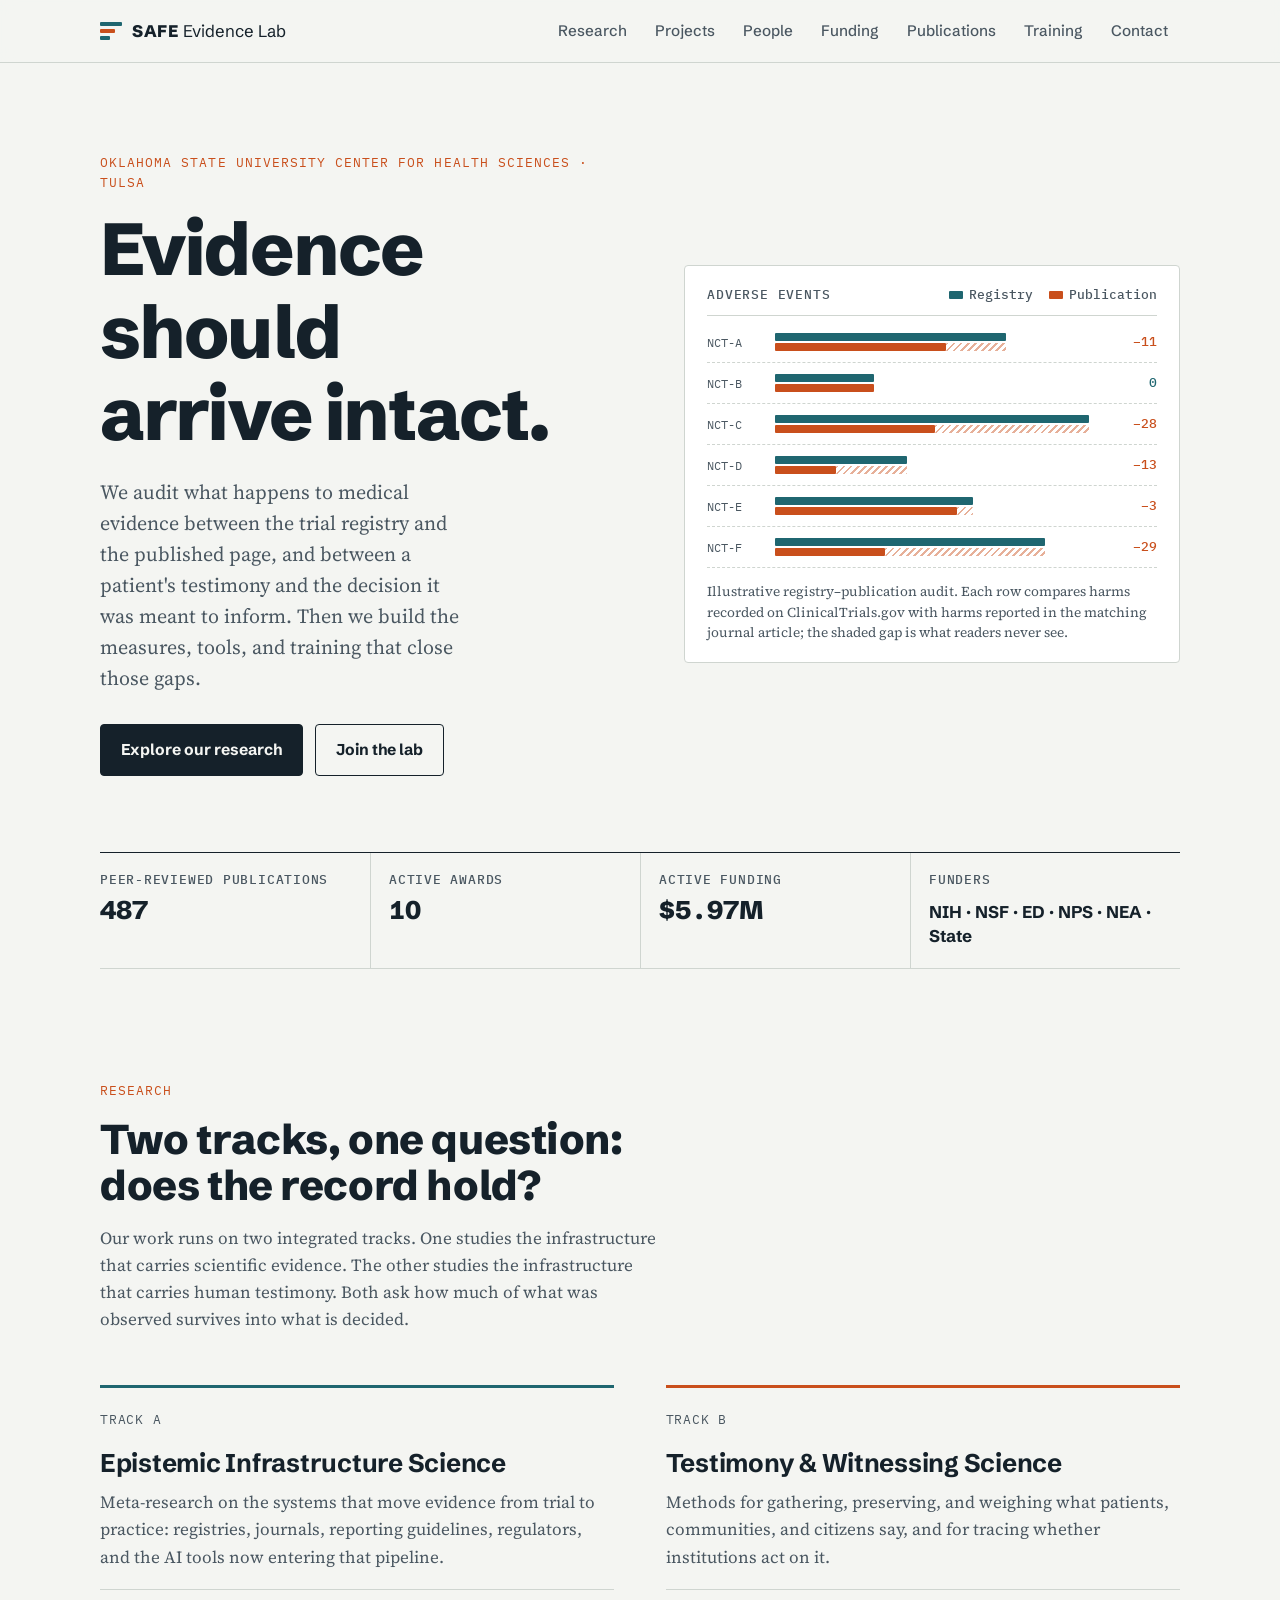
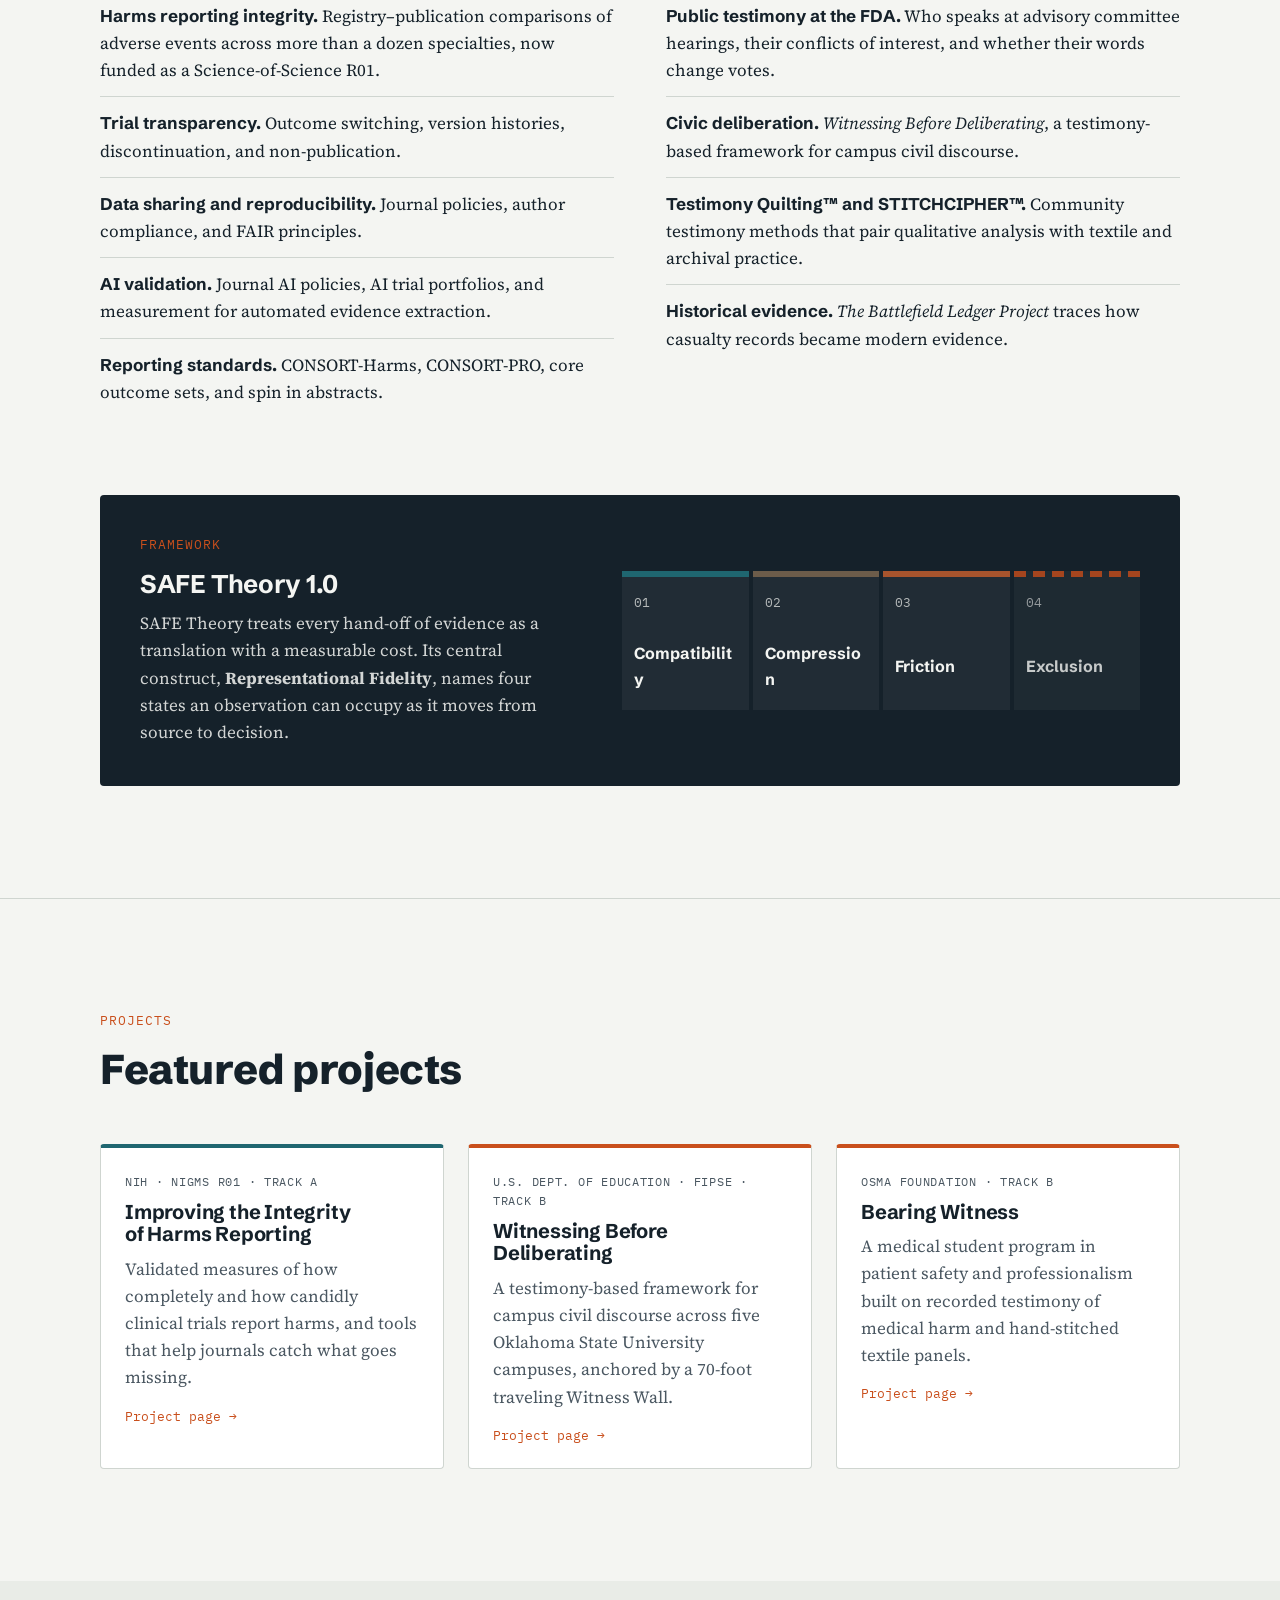
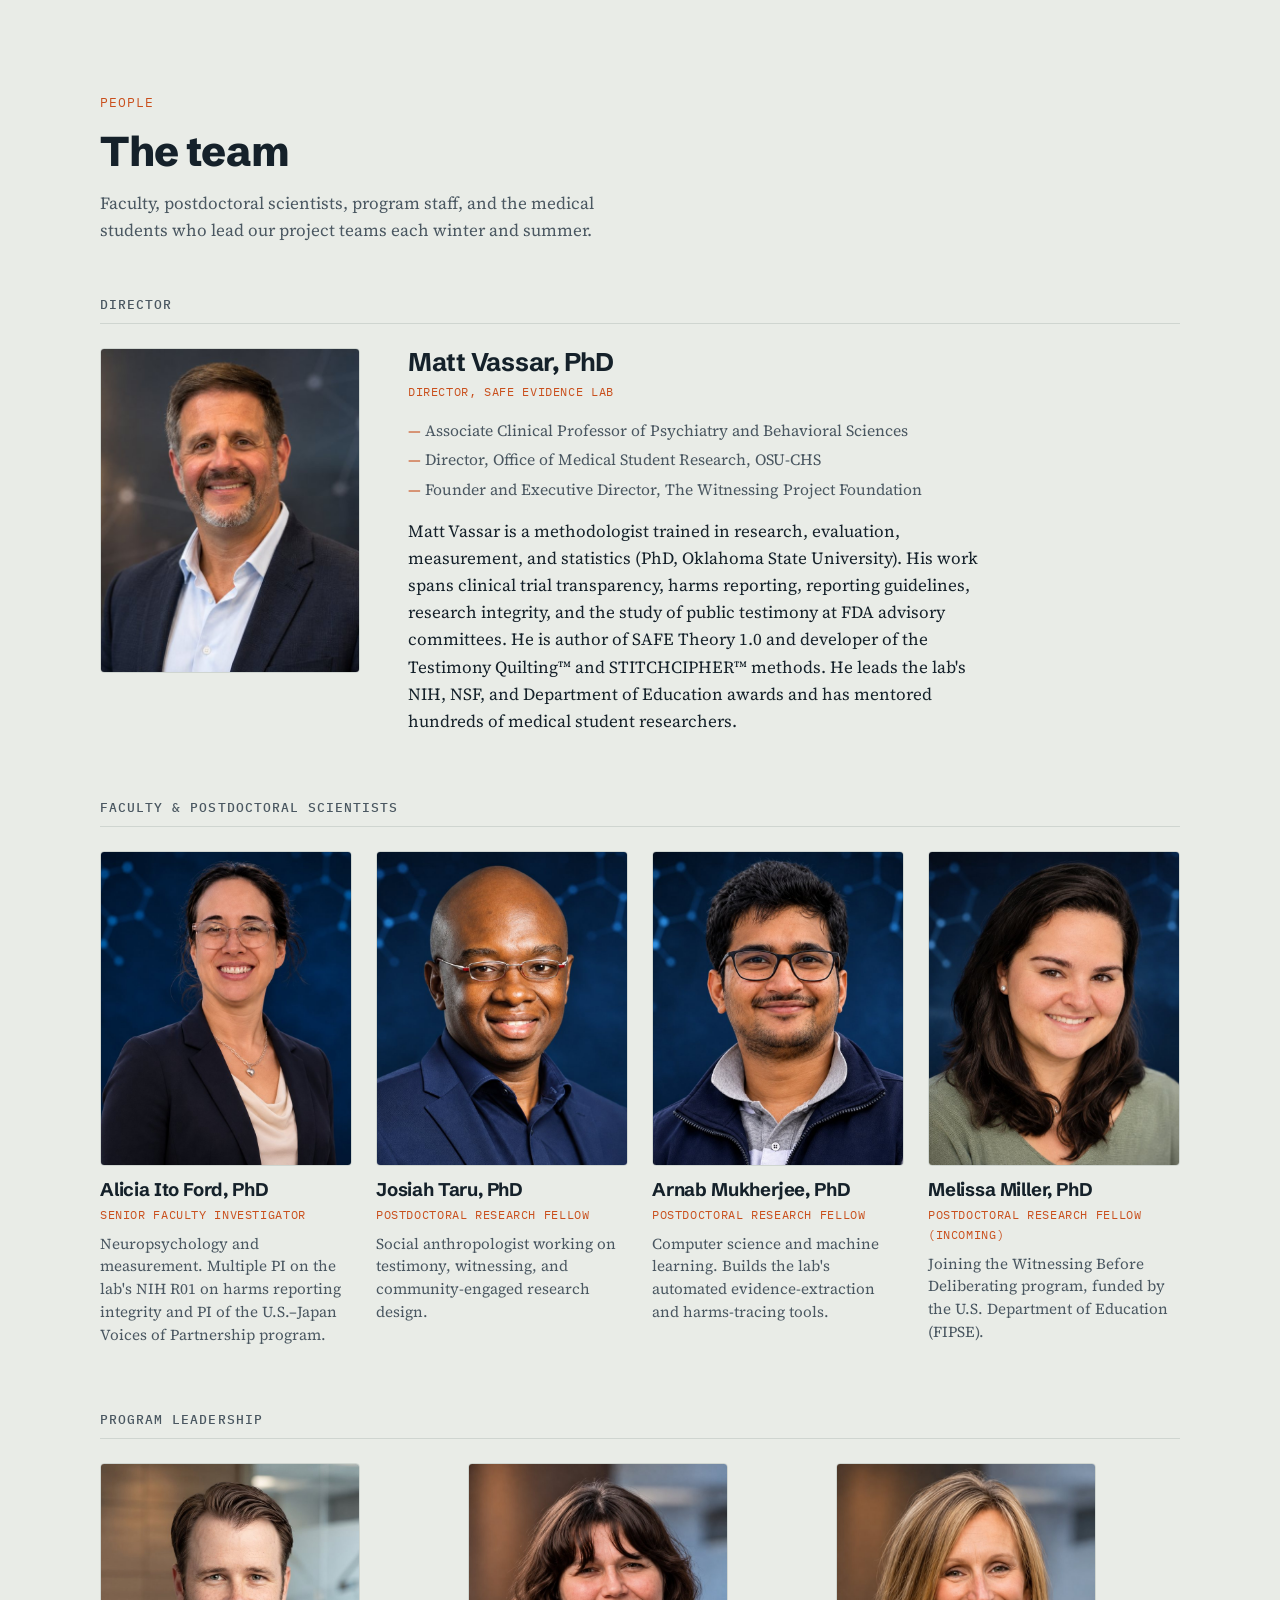
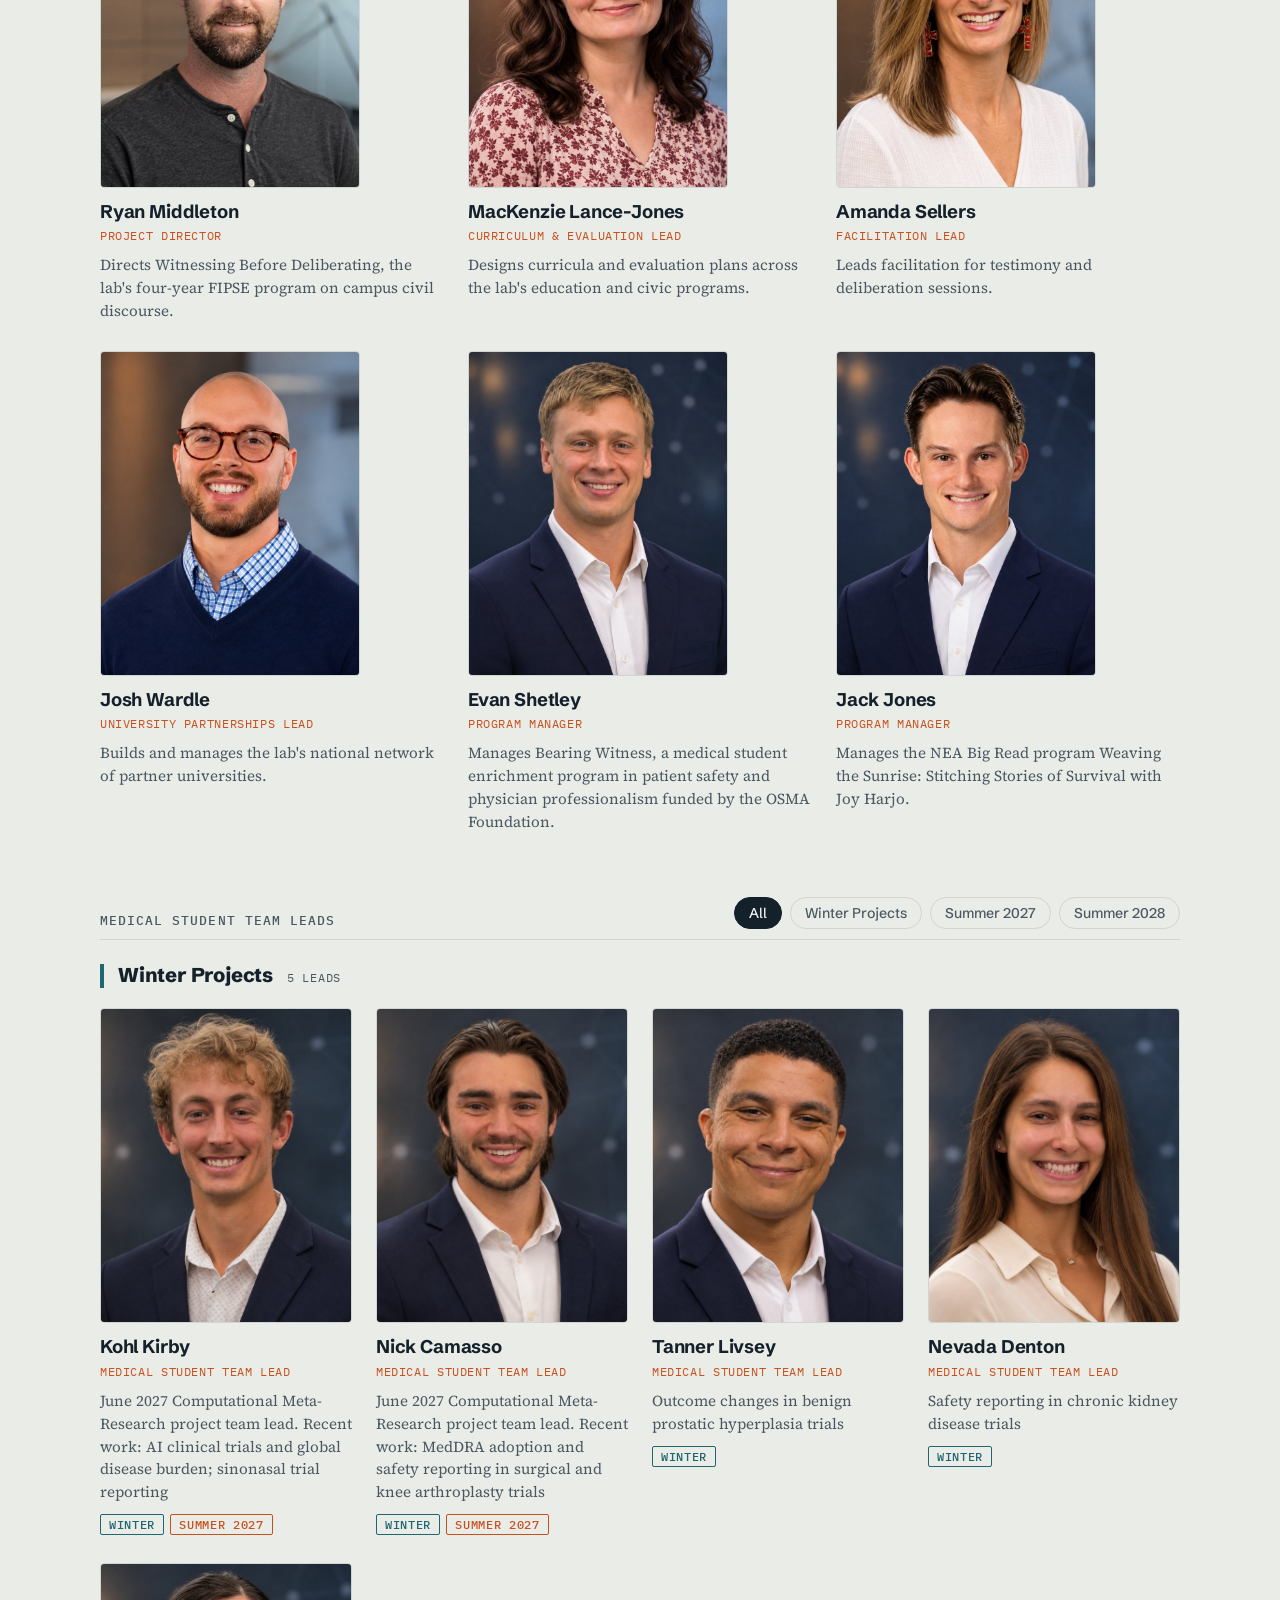
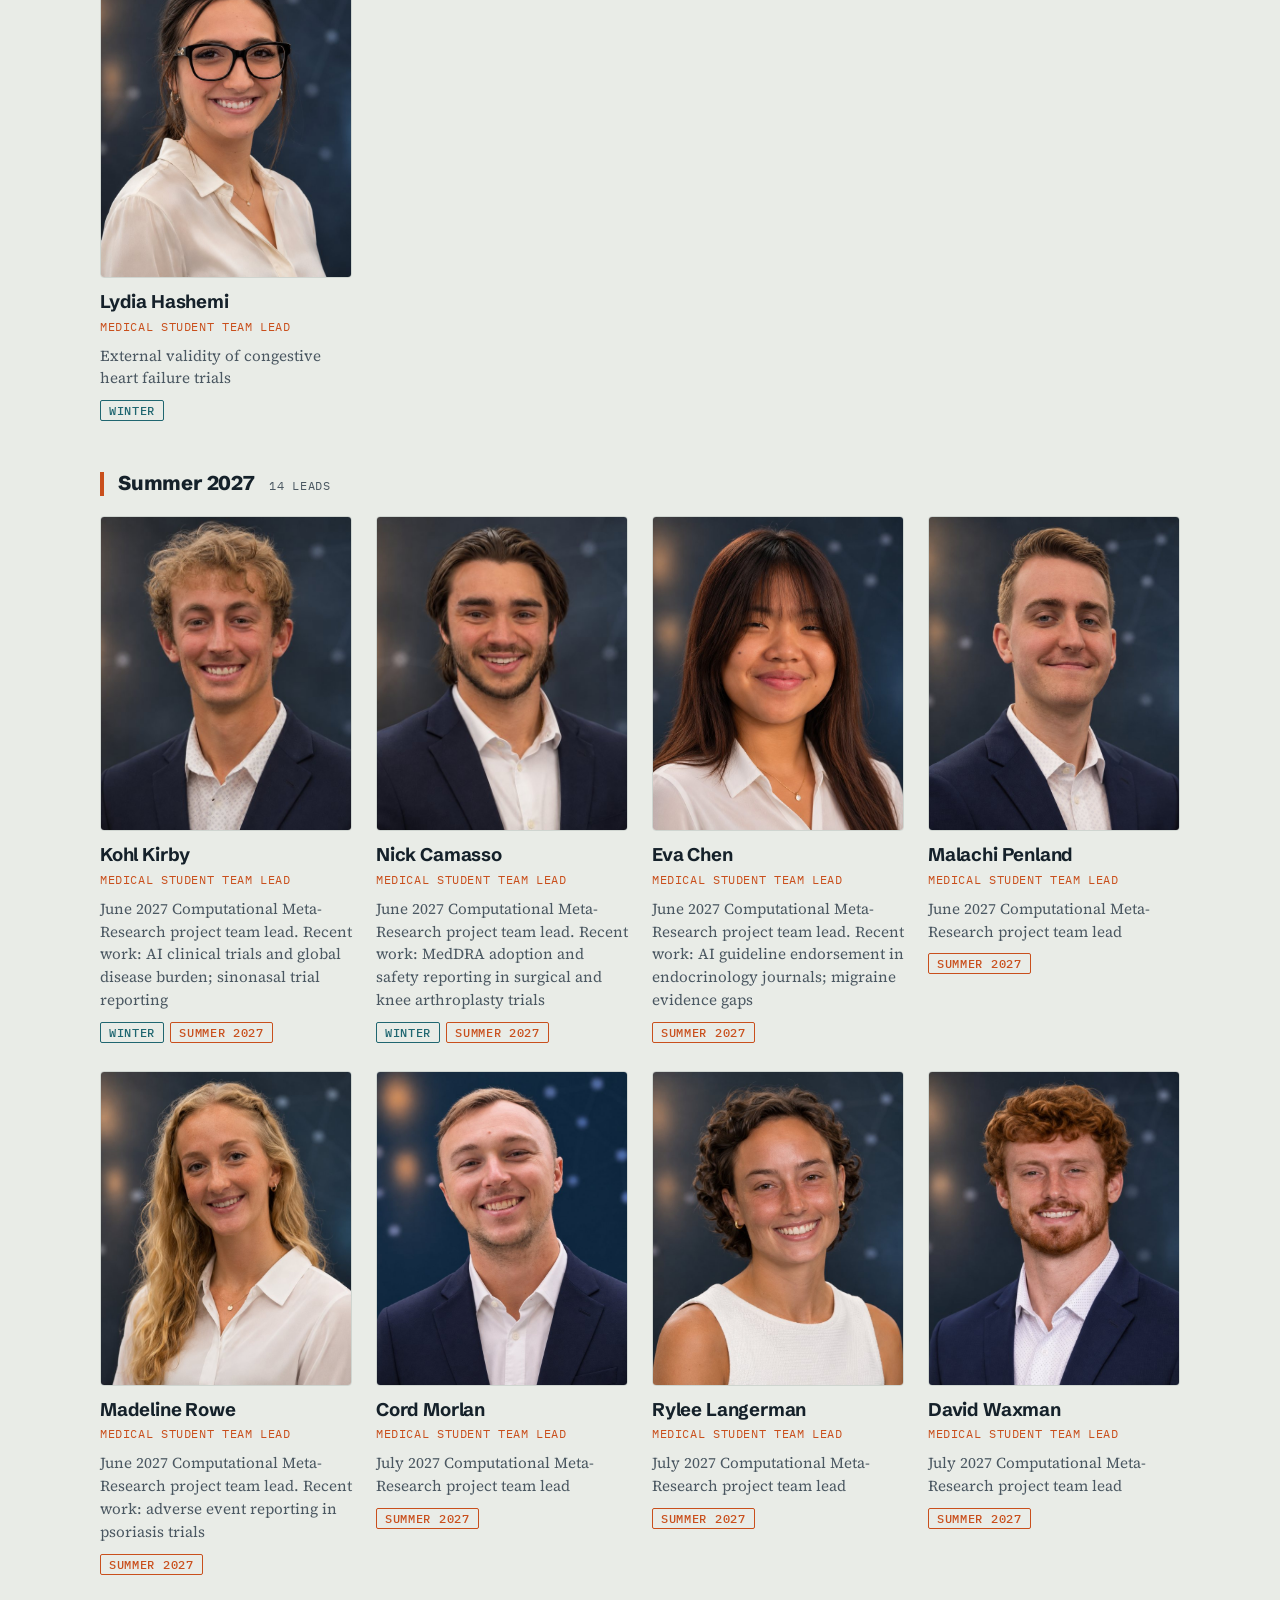
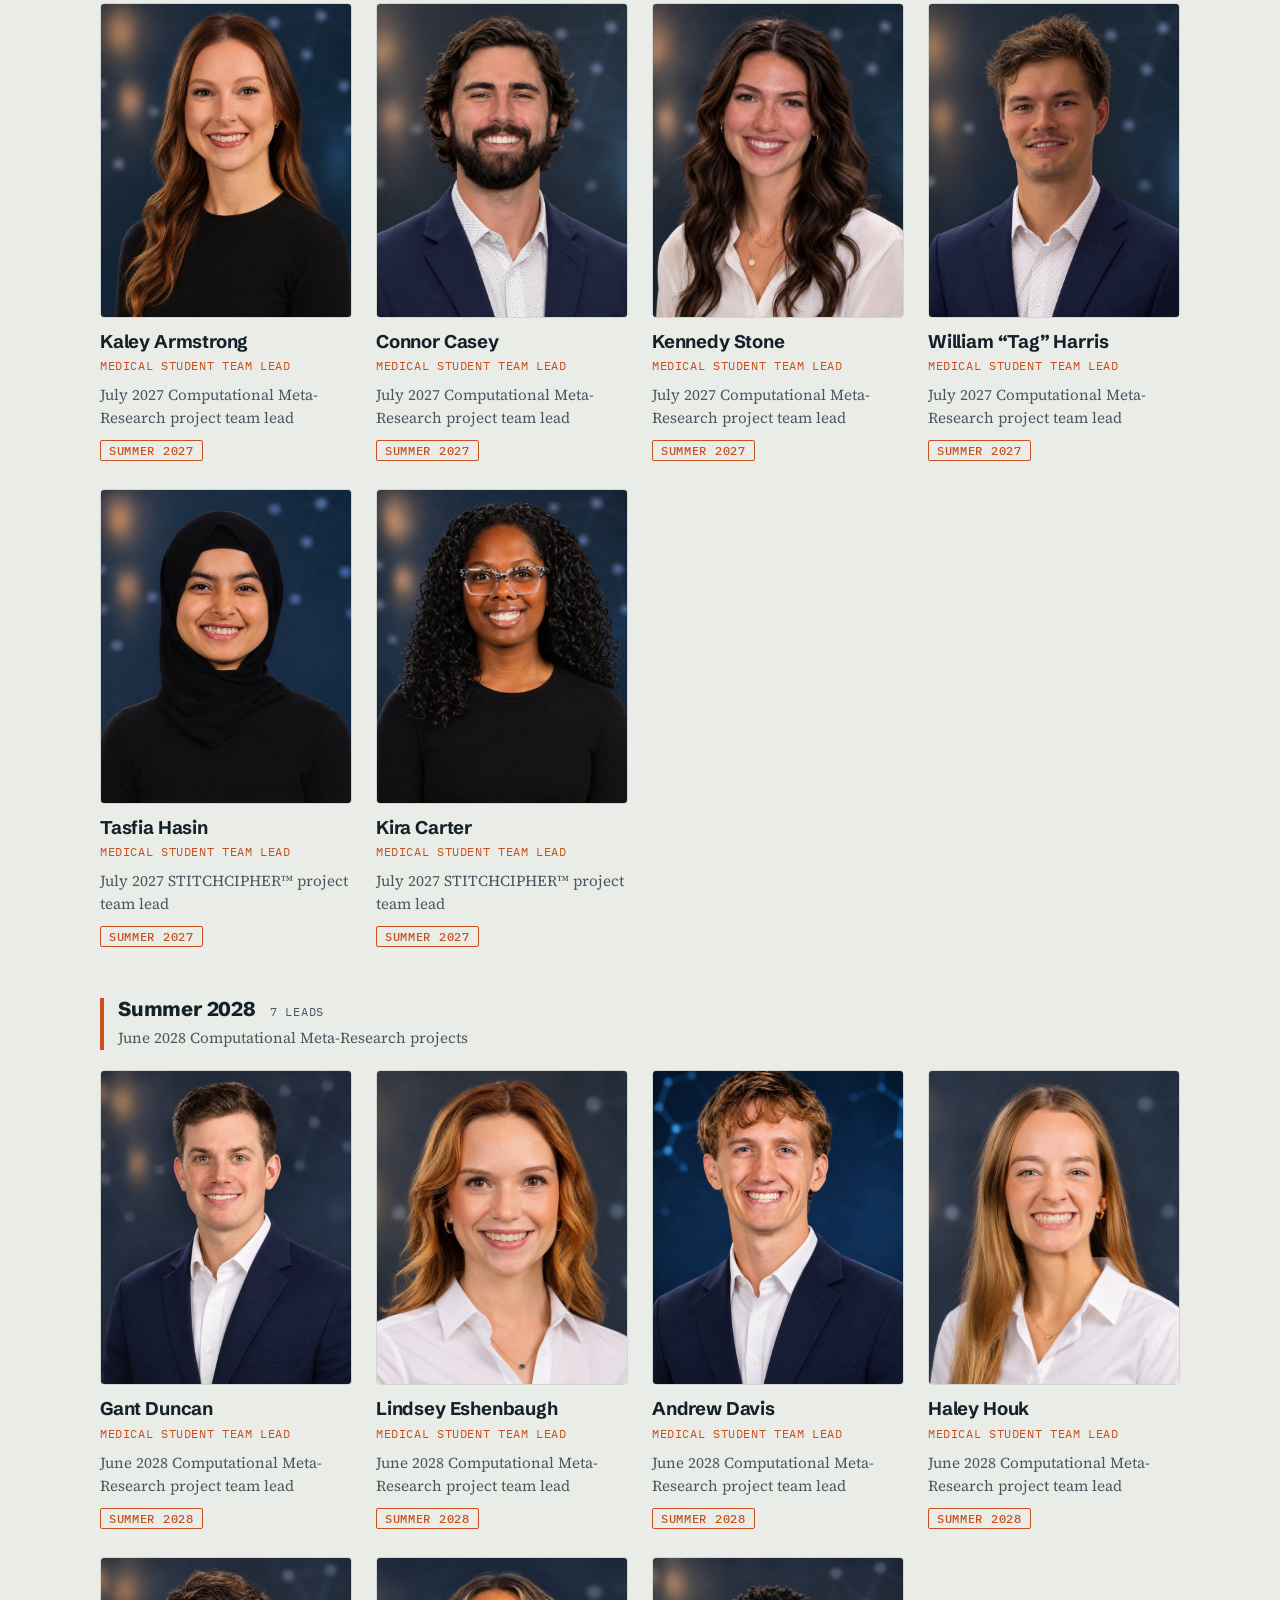
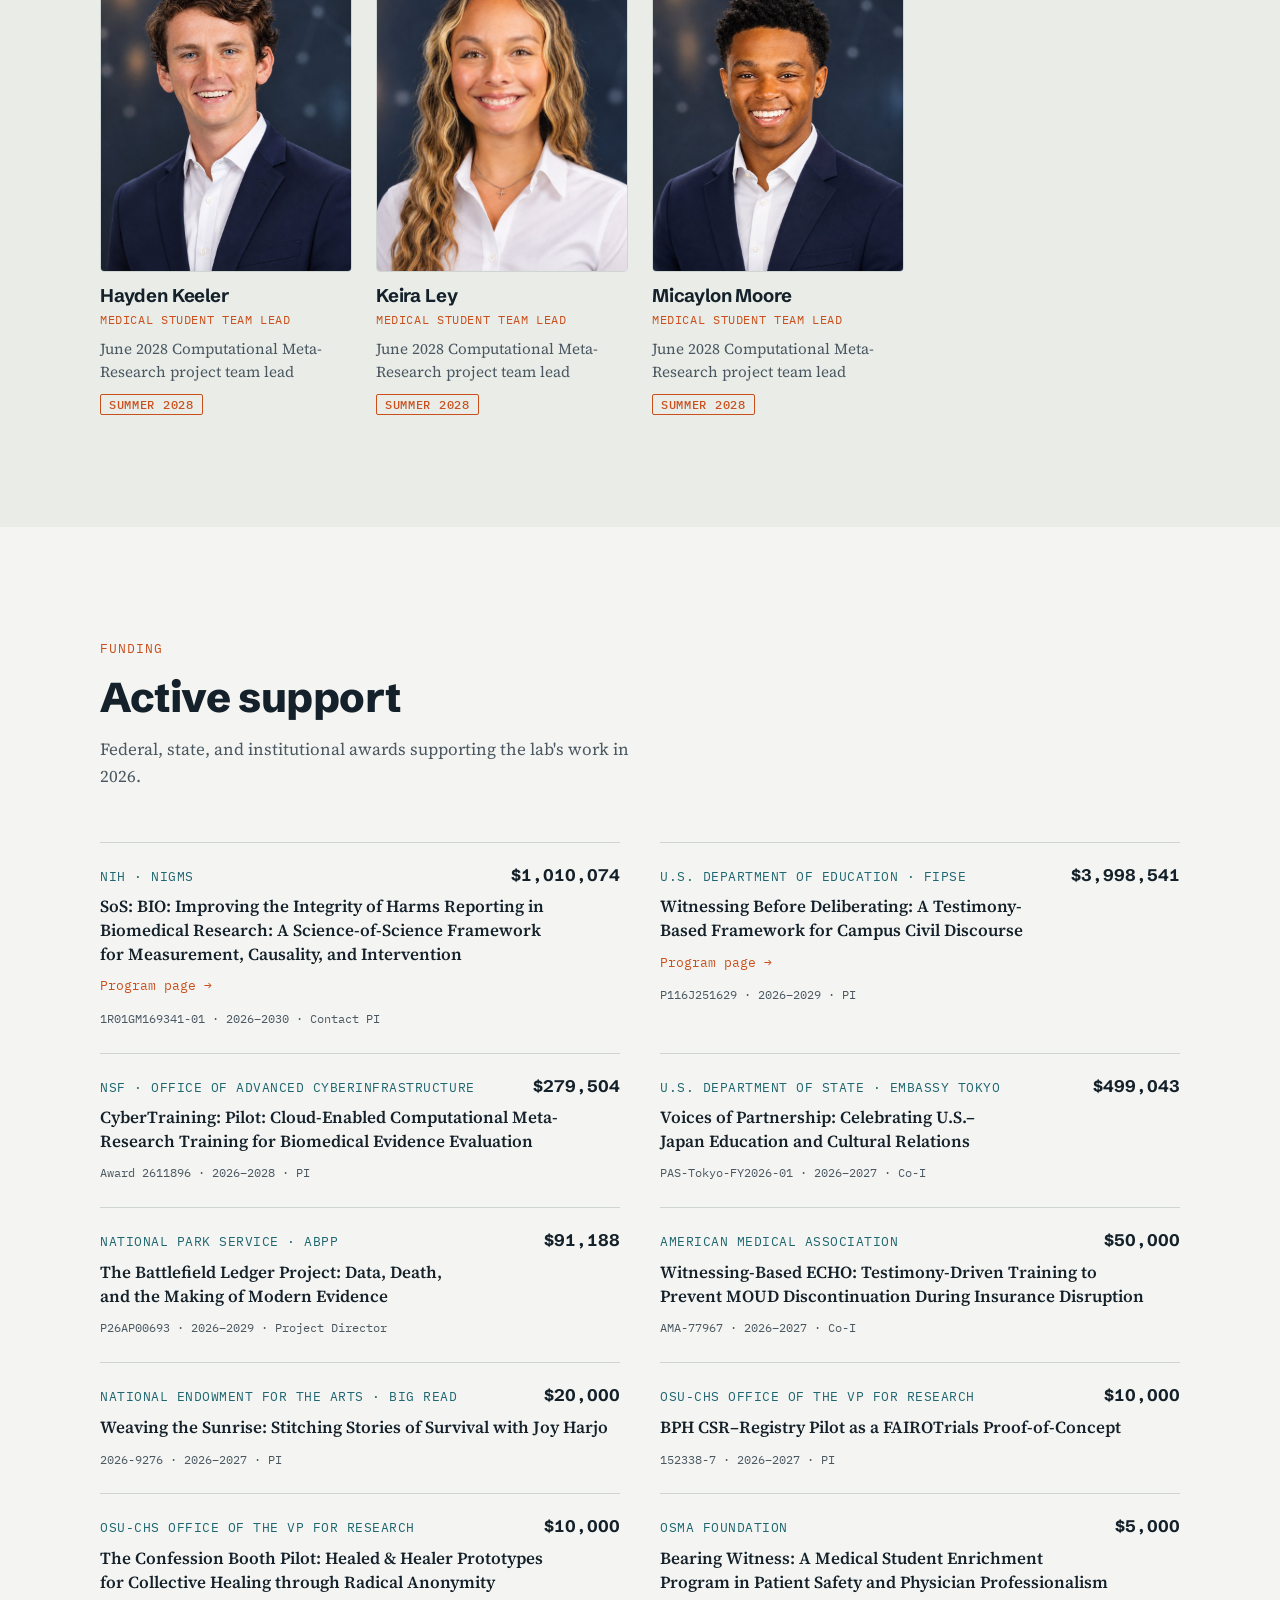
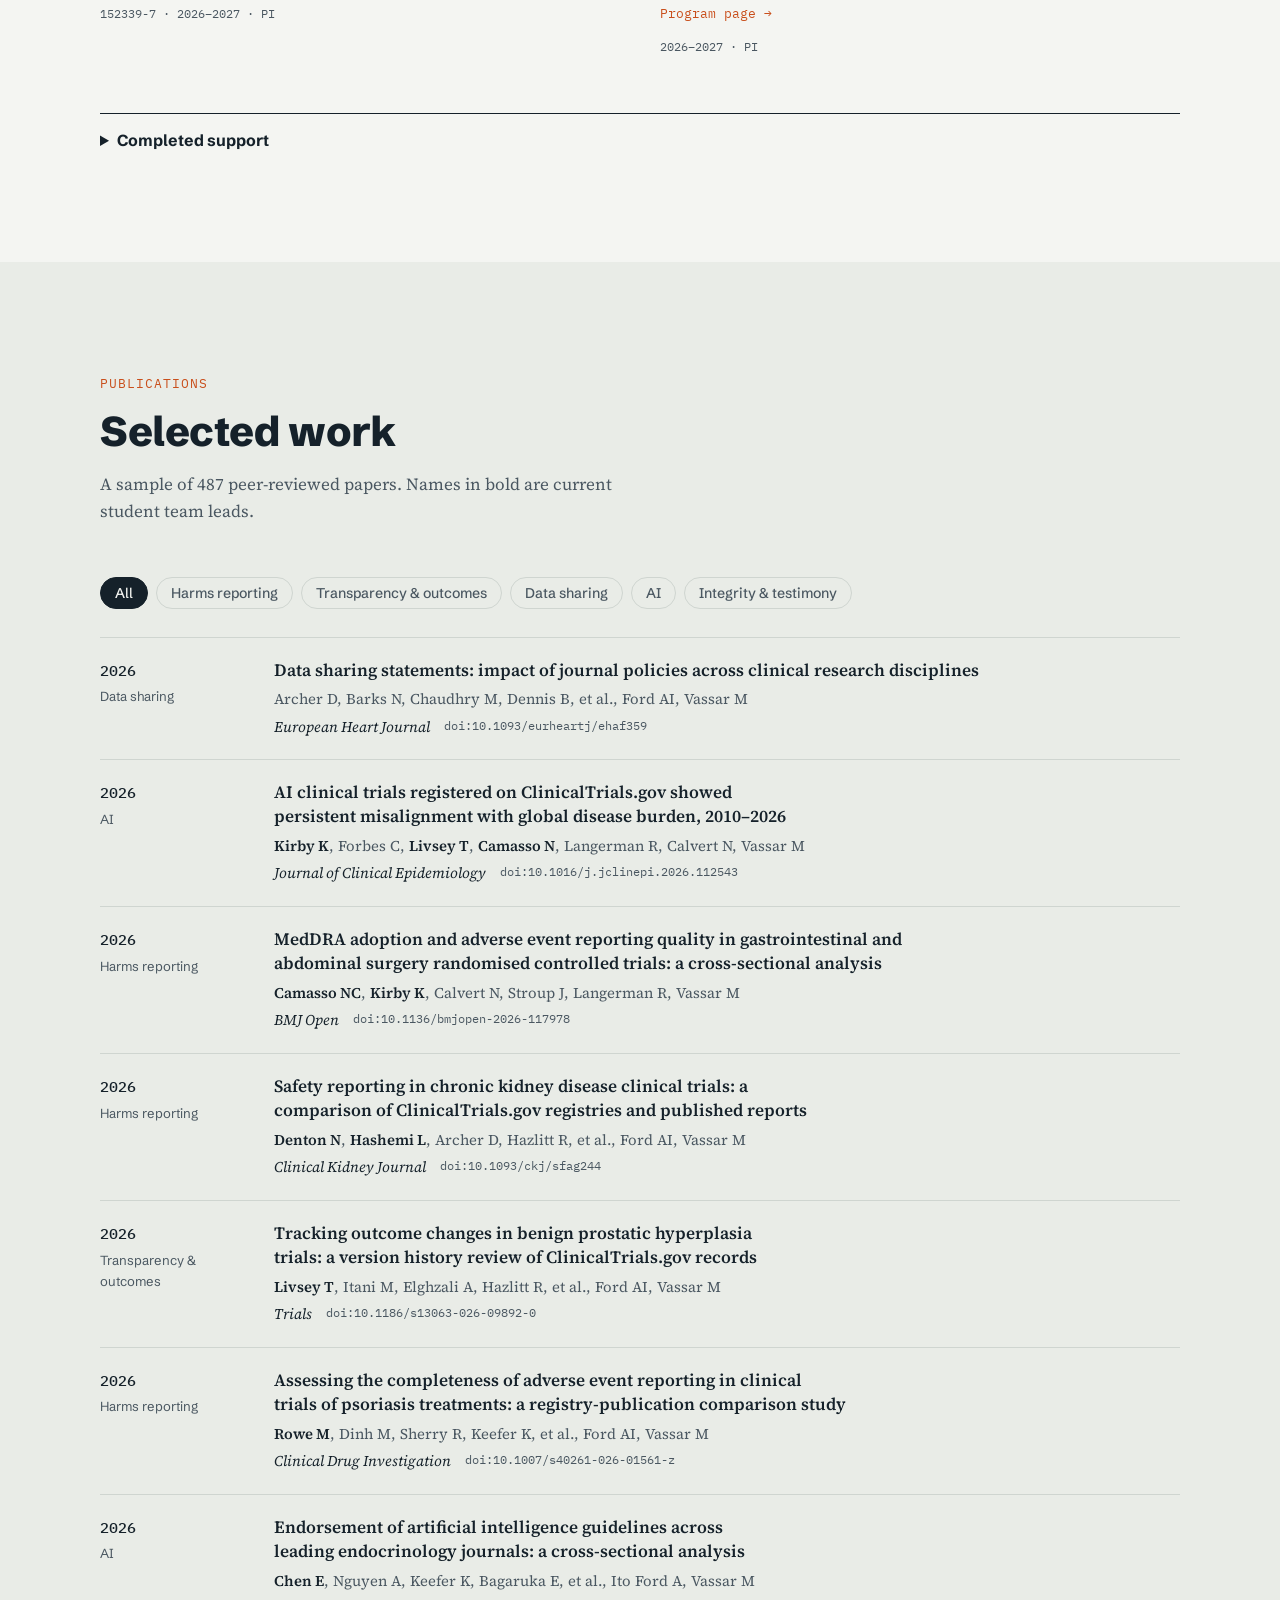
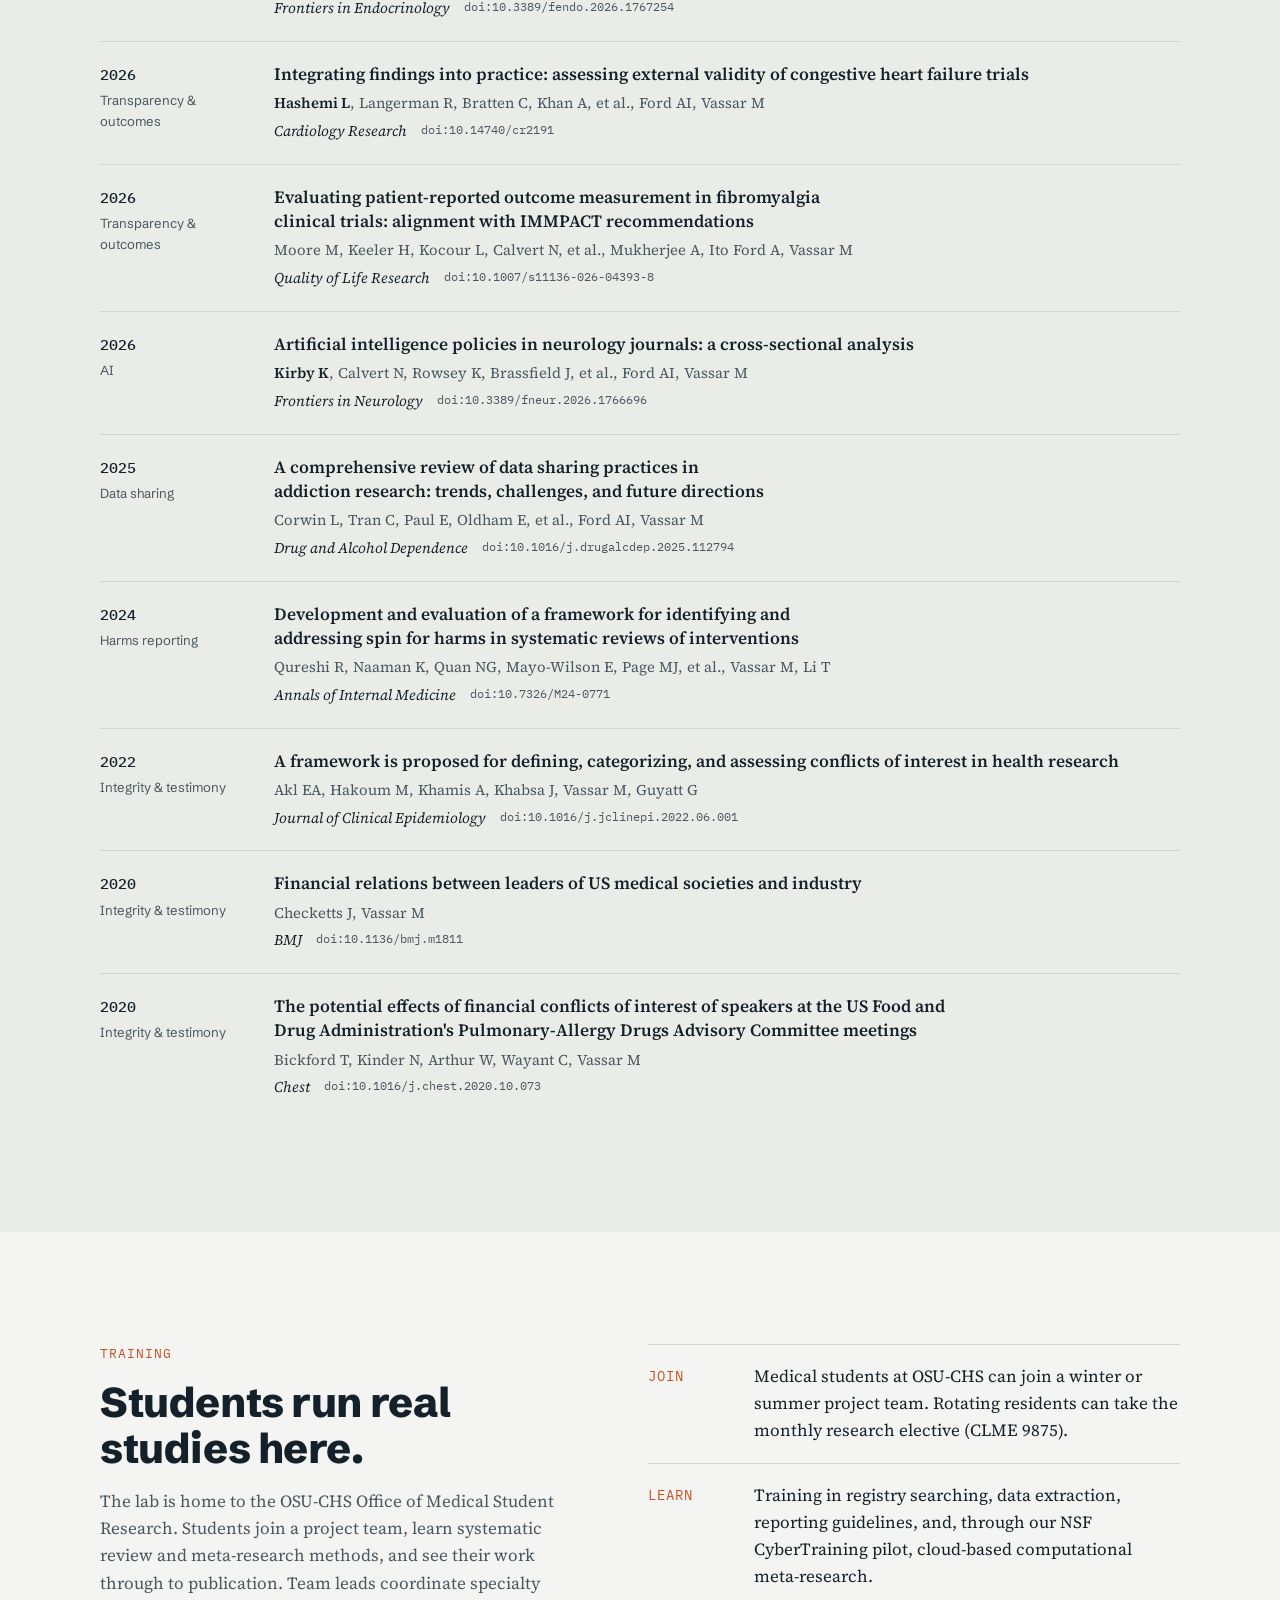
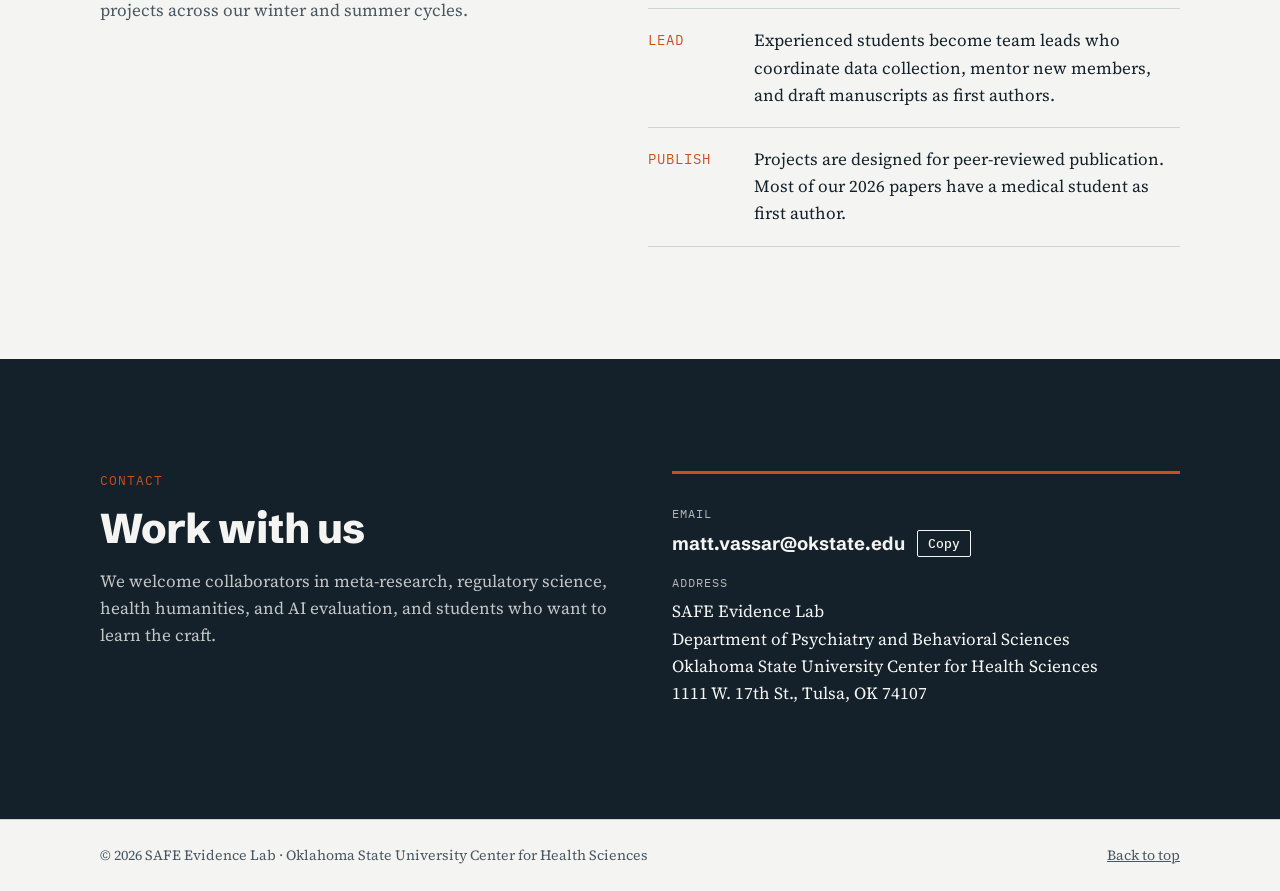
==== commit 0aa31d03: "Add Witnessing Before Deliberating project page New witnessing-before-deliberating.html with the Dia" ====
--- a/index.html
+++ b/index.html
@@ -137,6 +137,12 @@
           <p>Validated measures of how completely and how candidly clinical trials report harms, and tools that help journals catch what goes missing.</p>
           <span class="project-go mono">Project page →</span>
         </a>
+        <a class="project-card" href="witnessing-before-deliberating.html">
+          <p class="project-tag mono">U.S. Dept. of Education · FIPSE · Track B</p>
+          <h3>Witnessing Before Deliberating</h3>
+          <p>A testimony-based framework for campus civil discourse across five Oklahoma State University campuses, anchored by a 70-foot traveling Witness Wall.</p>
+          <span class="project-go mono">Project page →</span>
+        </a>
         <a class="project-card" href="bearing-witness.html">
           <p class="project-tag mono">OSMA Foundation · Track B</p>
           <h3>Bearing Witness</h3>
--- a/assets/style.css
+++ b/assets/style.css
@@ -374,13 +374,14 @@
 
 
 /* Featured projects (home) */
-.project-cards { display: grid; grid-template-columns: repeat(2, minmax(0, 1fr)); gap: 24px; }
+.project-cards { display: grid; grid-template-columns: repeat(3, minmax(0, 1fr)); gap: 24px; }
 .project-card {
   display: grid; gap: 10px; align-content: start; padding: 24px 24px 22px; text-decoration: none; color: var(--ink);
   background: var(--card); border: 1px solid var(--rule); border-top: 4px solid var(--registry); border-radius: var(--radius);
   transition: transform .15s ease, border-color .15s ease; min-width: 0;
 }
 .project-card + .project-card { border-top-color: var(--accent); }
+.project-card h3 { font-size: var(--step-1) !important; }
 .project-card:hover { transform: translateY(-2px); border-color: var(--ink-2); }
 .project-card h3 { font-size: var(--step-2); }
 .project-card p:not(.project-tag) { color: var(--ink-2); }
@@ -419,6 +420,56 @@
   .project-cards, .indices { grid-template-columns: 1fr; }
 }
 
+
+/* WBD page */
+.triad { display: grid; grid-template-columns: repeat(3, minmax(0, 1fr)); gap: 20px; }
+.role { background: var(--card); border: 1px solid var(--rule); border-radius: var(--radius); padding: 22px 22px 24px; display: grid; gap: 8px; align-content: start; min-width: 0; position: relative; }
+.role::before { content: ""; position: absolute; left: 22px; top: -1px; width: 48px; height: 4px; background: var(--registry); }
+.role-listener::before { background: color-mix(in srgb, var(--registry) 45%, var(--accent)); }
+.role-witness::before { background: var(--accent); }
+.role-label { font-size: 0.78rem; text-transform: uppercase; letter-spacing: 0.08em; color: var(--ink-2); }
+.role h3 { font-size: var(--step-1); }
+.role p:last-child { color: var(--ink-2); }
+.wall-facts { grid-template-columns: repeat(3, minmax(0, 1fr)); margin-top: 24px; }
+.wall-facts > div:last-child dd { font: 800 var(--step-2) var(--display); padding-top: 0; }
+.wall-made { margin-top: 28px; padding-top: 16px; border-top: 1px solid var(--rule); color: var(--ink-2); font-style: italic; }
+.pathway { list-style: none; margin: 0; padding: 0; display: grid; grid-template-columns: repeat(4, minmax(0, 1fr)); gap: 0; counter-reset: none; }
+.pathway li { padding: 18px 22px 4px 0; border-top: 3px solid var(--registry); display: grid; gap: 8px; align-content: start; position: relative; min-width: 0; }
+.pathway li + li { padding-left: 22px; border-left: 1px solid var(--rule); }
+.pathway li:nth-child(2) { border-top-color: color-mix(in srgb, var(--registry) 66%, var(--accent)); }
+.pathway li:nth-child(3) { border-top-color: color-mix(in srgb, var(--registry) 33%, var(--accent)); }
+.pathway li:nth-child(4) { border-top-color: var(--accent); }
+.pathway h3 { font-size: var(--step-1); }
+.pathway p:last-child { color: var(--ink-2); }
+.campus-list { list-style: none; margin: 0 0 clamp(36px, 5vw, 56px); padding: 0; display: grid; grid-template-columns: repeat(5, minmax(0, 1fr)); border-top: 1.5px solid var(--ink); }
+.campus-list li { padding: 14px 14px 16px 0; min-width: 0; }
+.campus-list li + li { padding-left: 14px; border-left: 1px solid var(--rule); }
+.campus-list h3 { font-size: 1rem; }
+.campus-list p { font-size: 0.88rem; color: var(--ink-2); margin-top: 2px; }
+.timeline { list-style: none; margin: 0; padding: 0; display: grid; }
+.timeline li { display: grid; grid-template-columns: 140px 1fr; column-gap: 24px; padding: 18px 0; border-top: 1px solid var(--rule); }
+.timeline li:last-child { border-bottom: 1px solid var(--rule); }
+.tl-year { grid-row: span 2; font-size: 0.82rem; color: var(--accent); padding-top: 3px; text-transform: uppercase; letter-spacing: 0.05em; }
+.timeline h3 { font-size: 1.1rem; }
+.timeline p:last-child { color: var(--ink-2); margin-top: 4px; }
+.partner-list { grid-template-columns: repeat(3, minmax(0, 1fr)); row-gap: 28px; }
+@media (max-width: 980px) {
+  .project-cards { grid-template-columns: 1fr; }
+  .pathway { grid-template-columns: repeat(2, minmax(0, 1fr)); row-gap: 28px; }
+  .pathway li:nth-child(3) { padding-left: 0; border-left: 0; }
+  .campus-list { grid-template-columns: repeat(2, minmax(0, 1fr)); }
+  .campus-list li { padding-left: 0 !important; border-left: 0 !important; border-bottom: 1px solid var(--rule); }
+}
+@media (max-width: 860px) {
+  .triad, .partner-list { grid-template-columns: 1fr; }
+}
+@media (max-width: 640px) {
+  .pathway { grid-template-columns: 1fr; }
+  .pathway li { padding-left: 0 !important; border-left: 0 !important; }
+  .timeline li { grid-template-columns: 1fr; }
+  .tl-year { grid-row: auto; }
+}
+
 /* Responsive */
 @media (max-width: 980px) {
   .people-grid { grid-template-columns: repeat(3, minmax(0, 1fr)); }
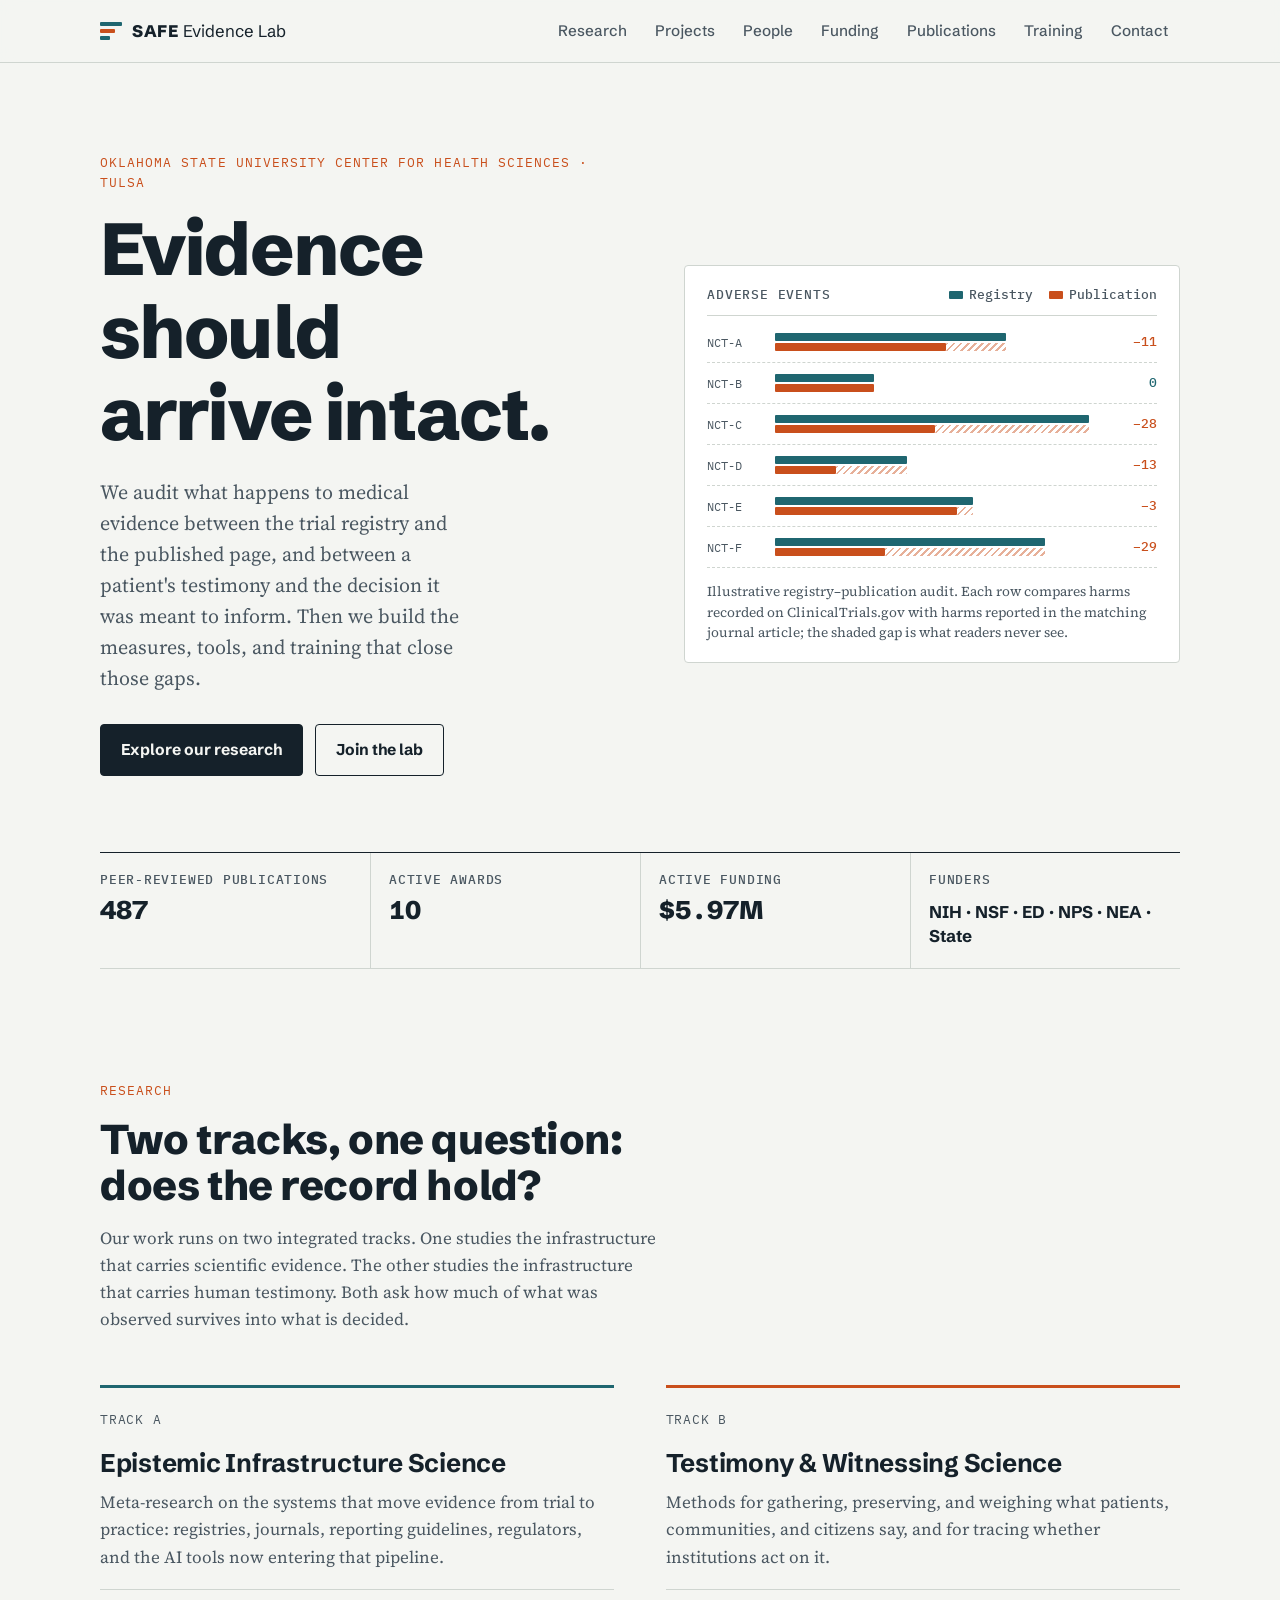
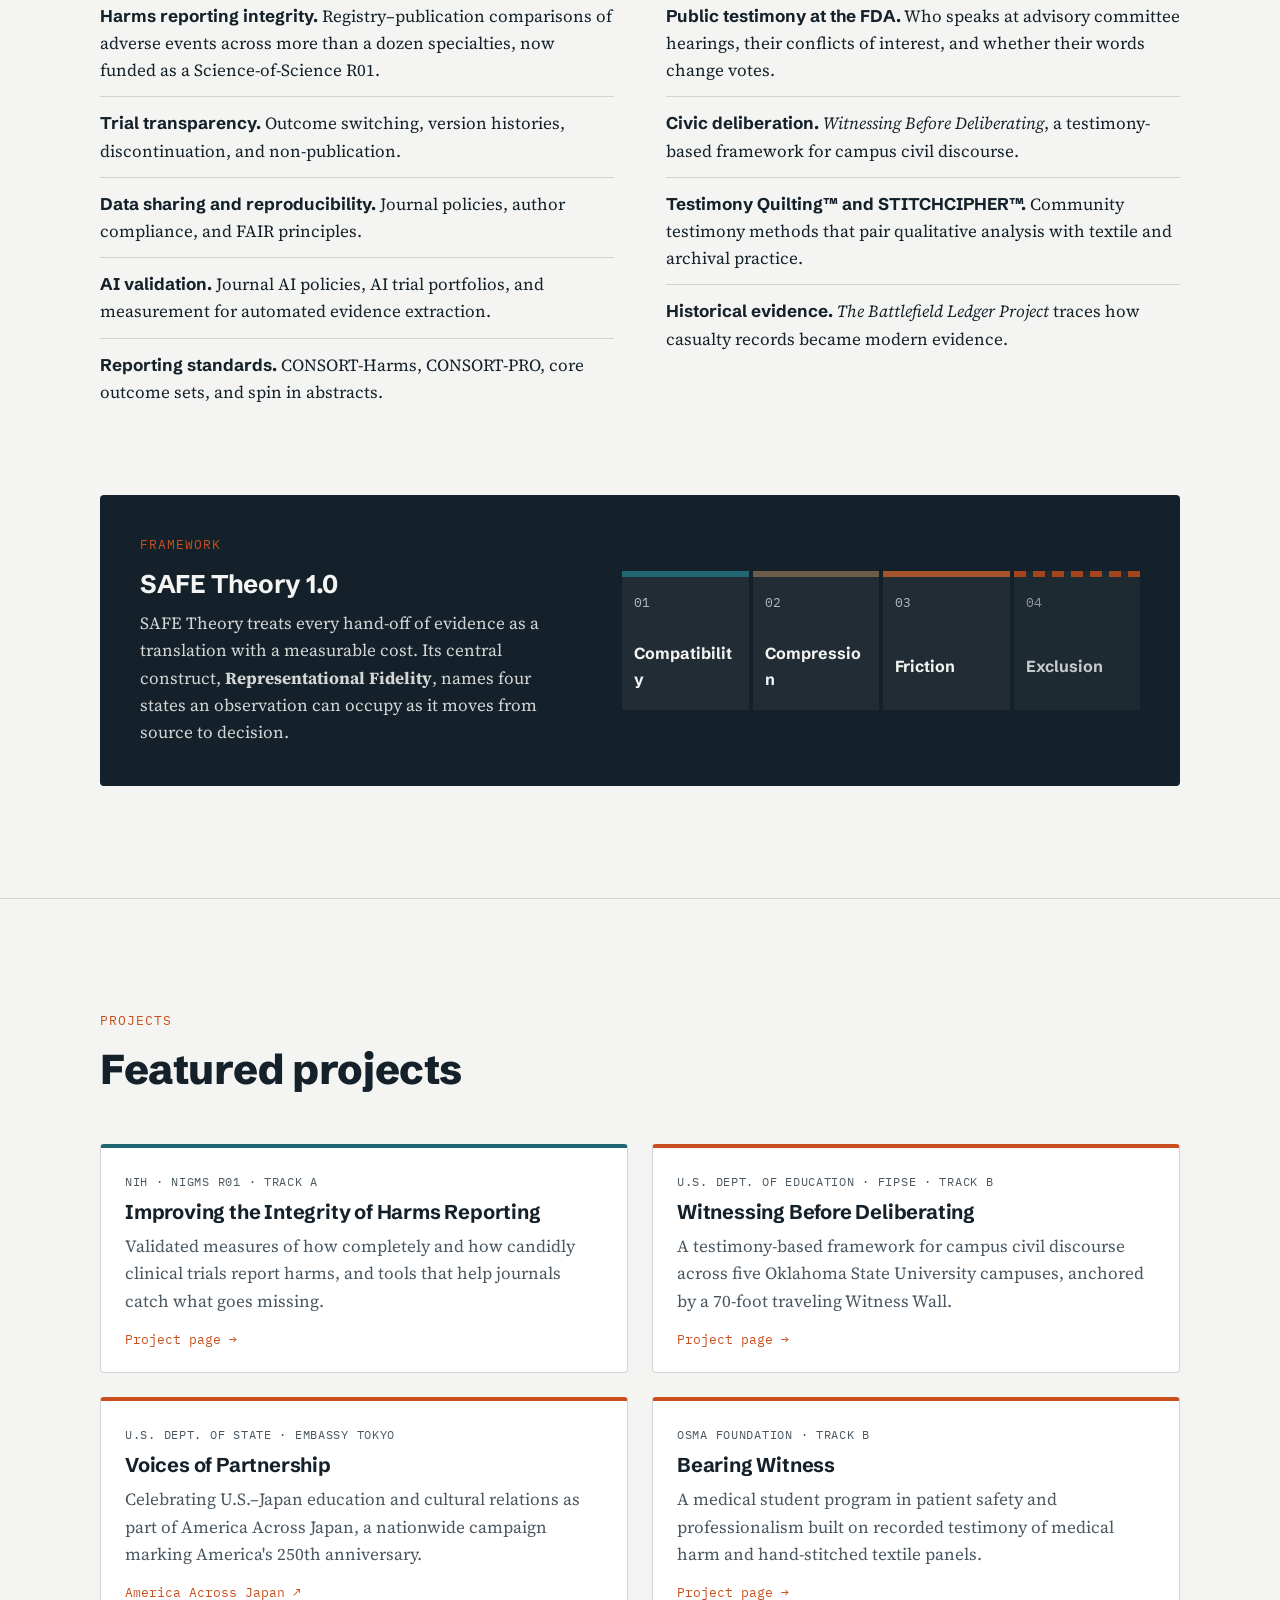
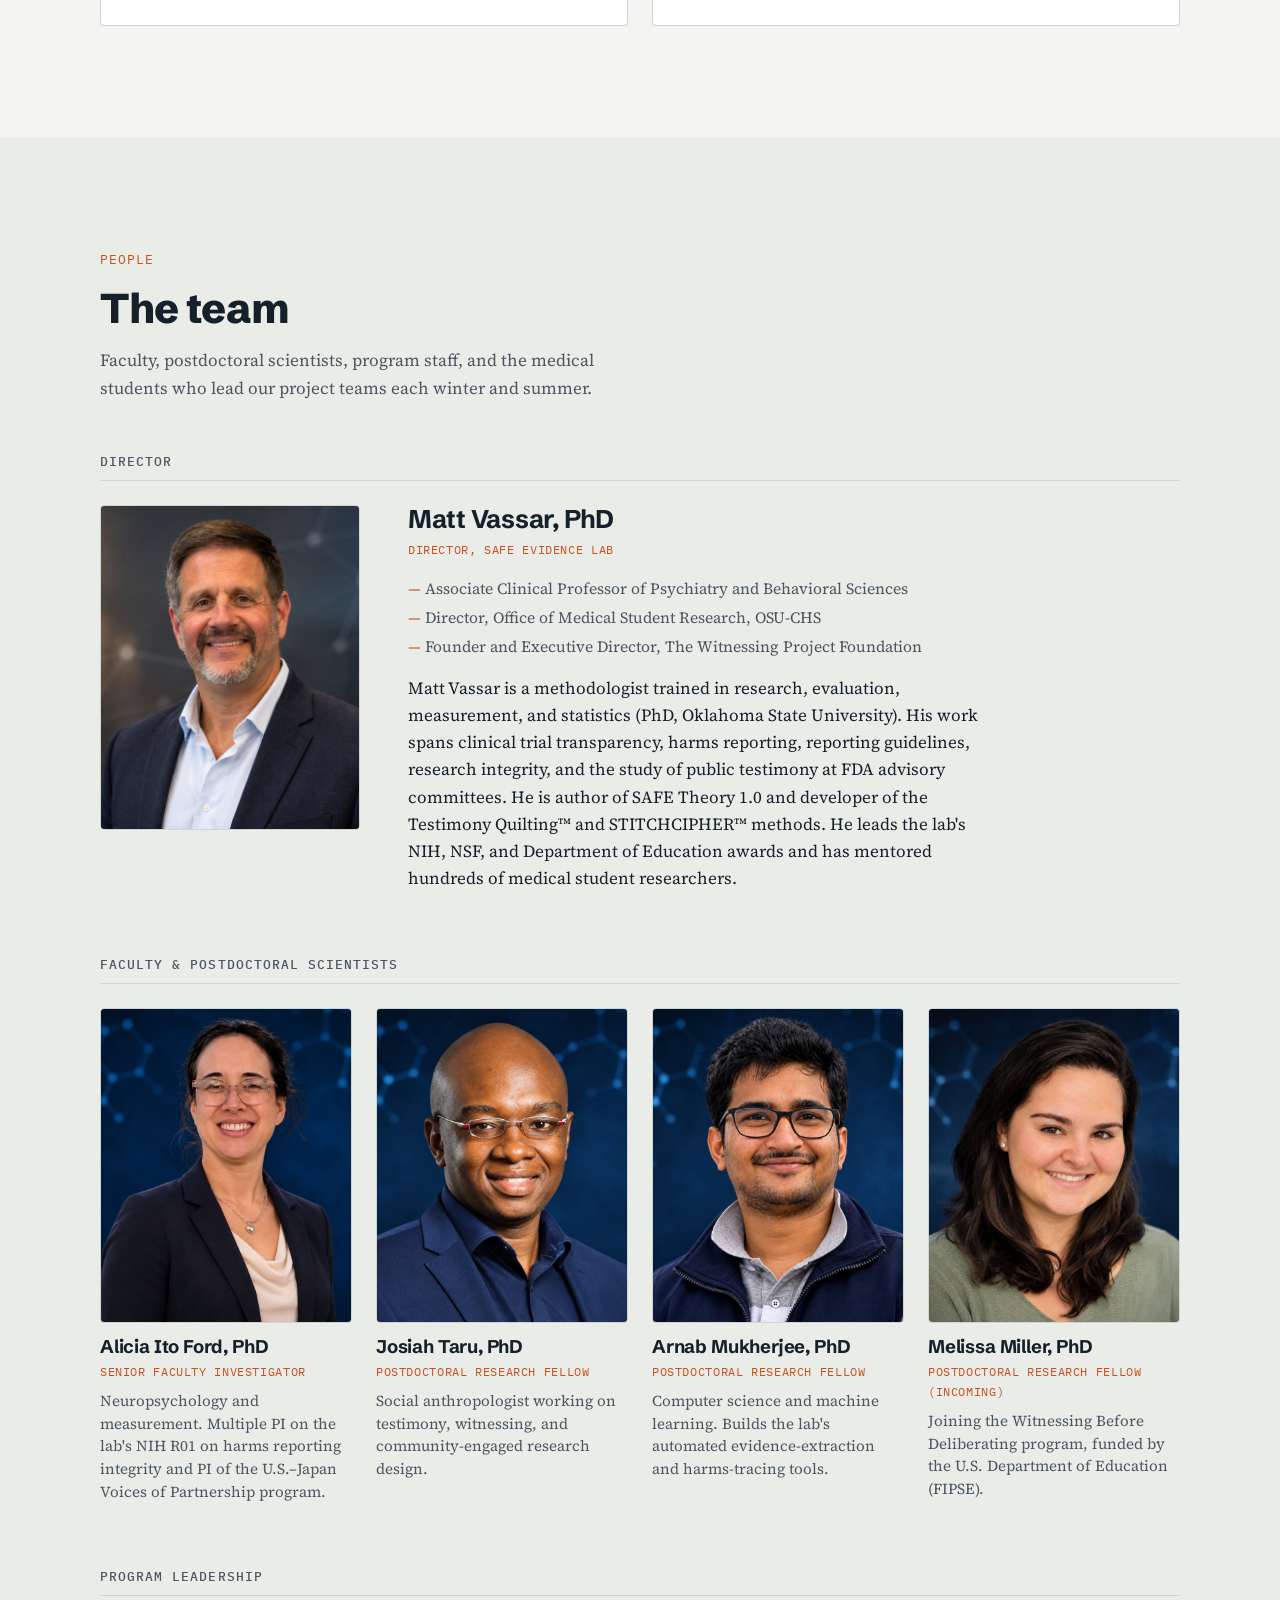
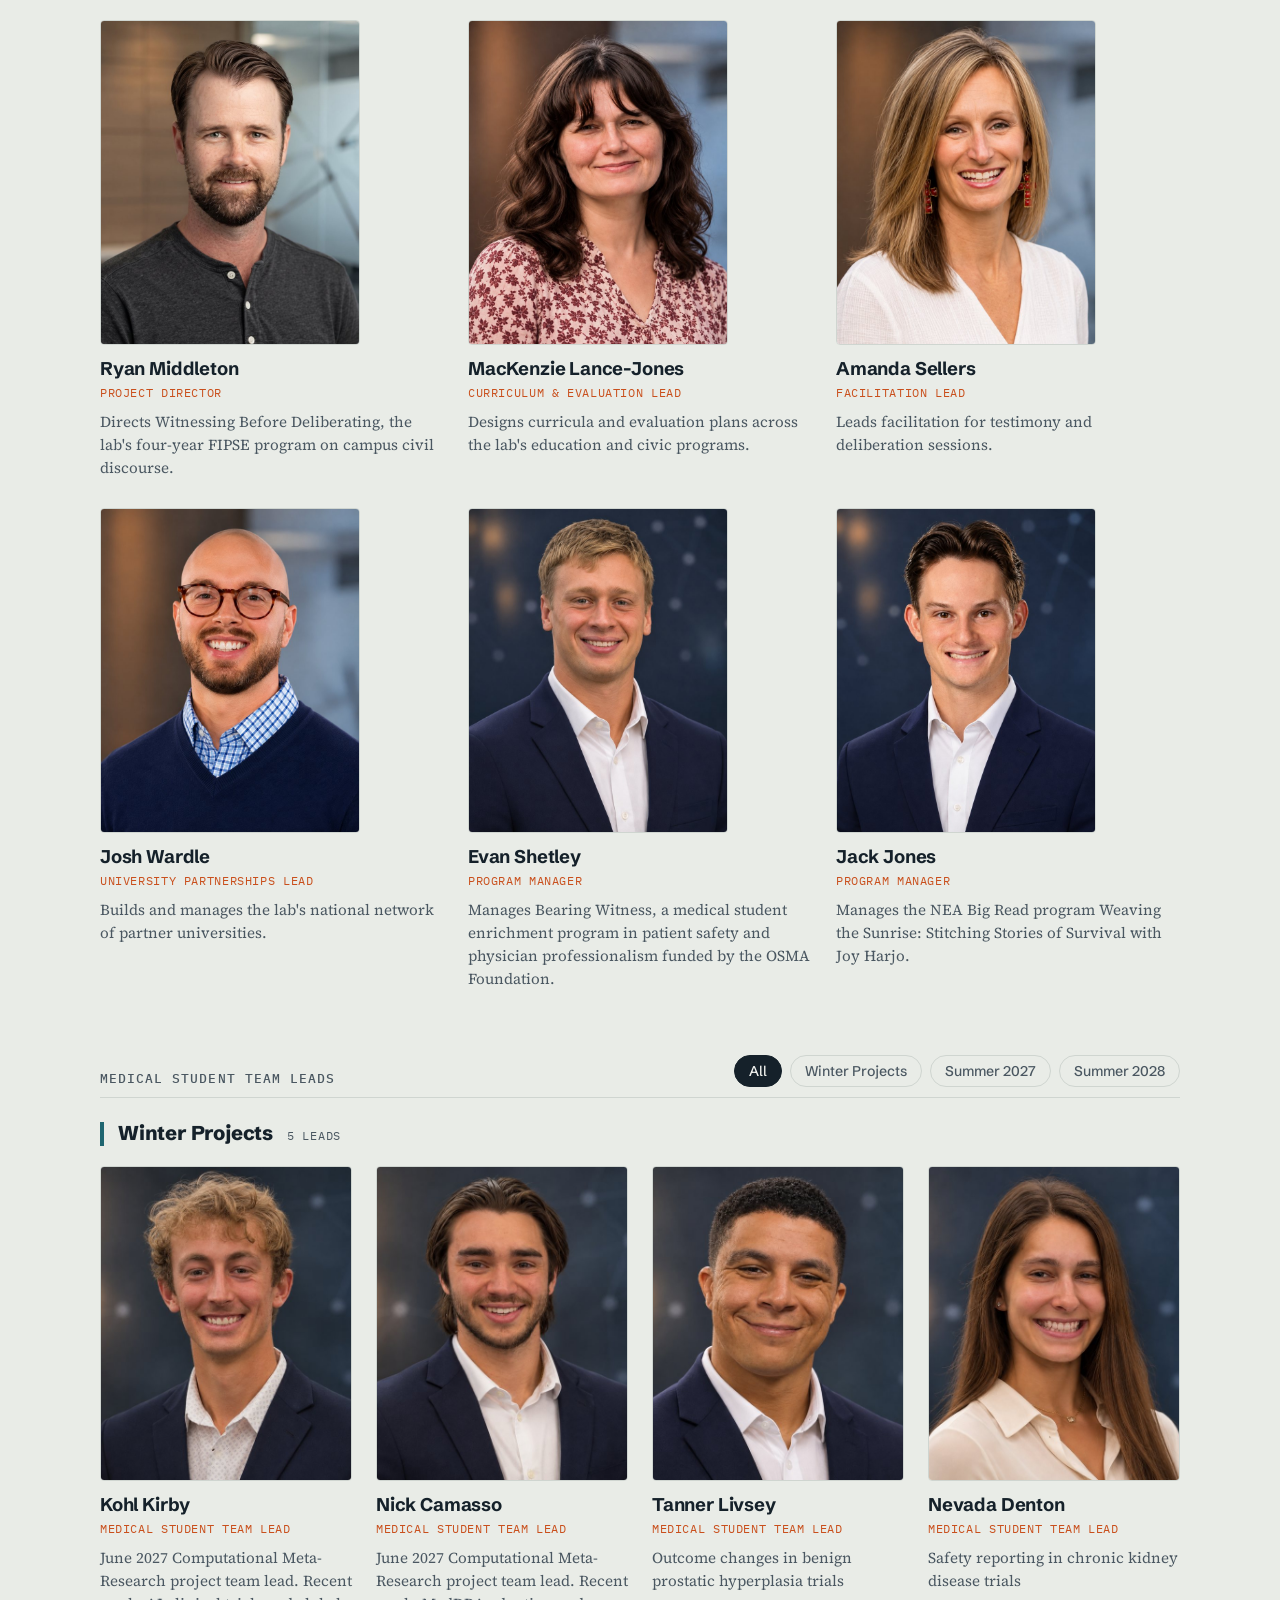
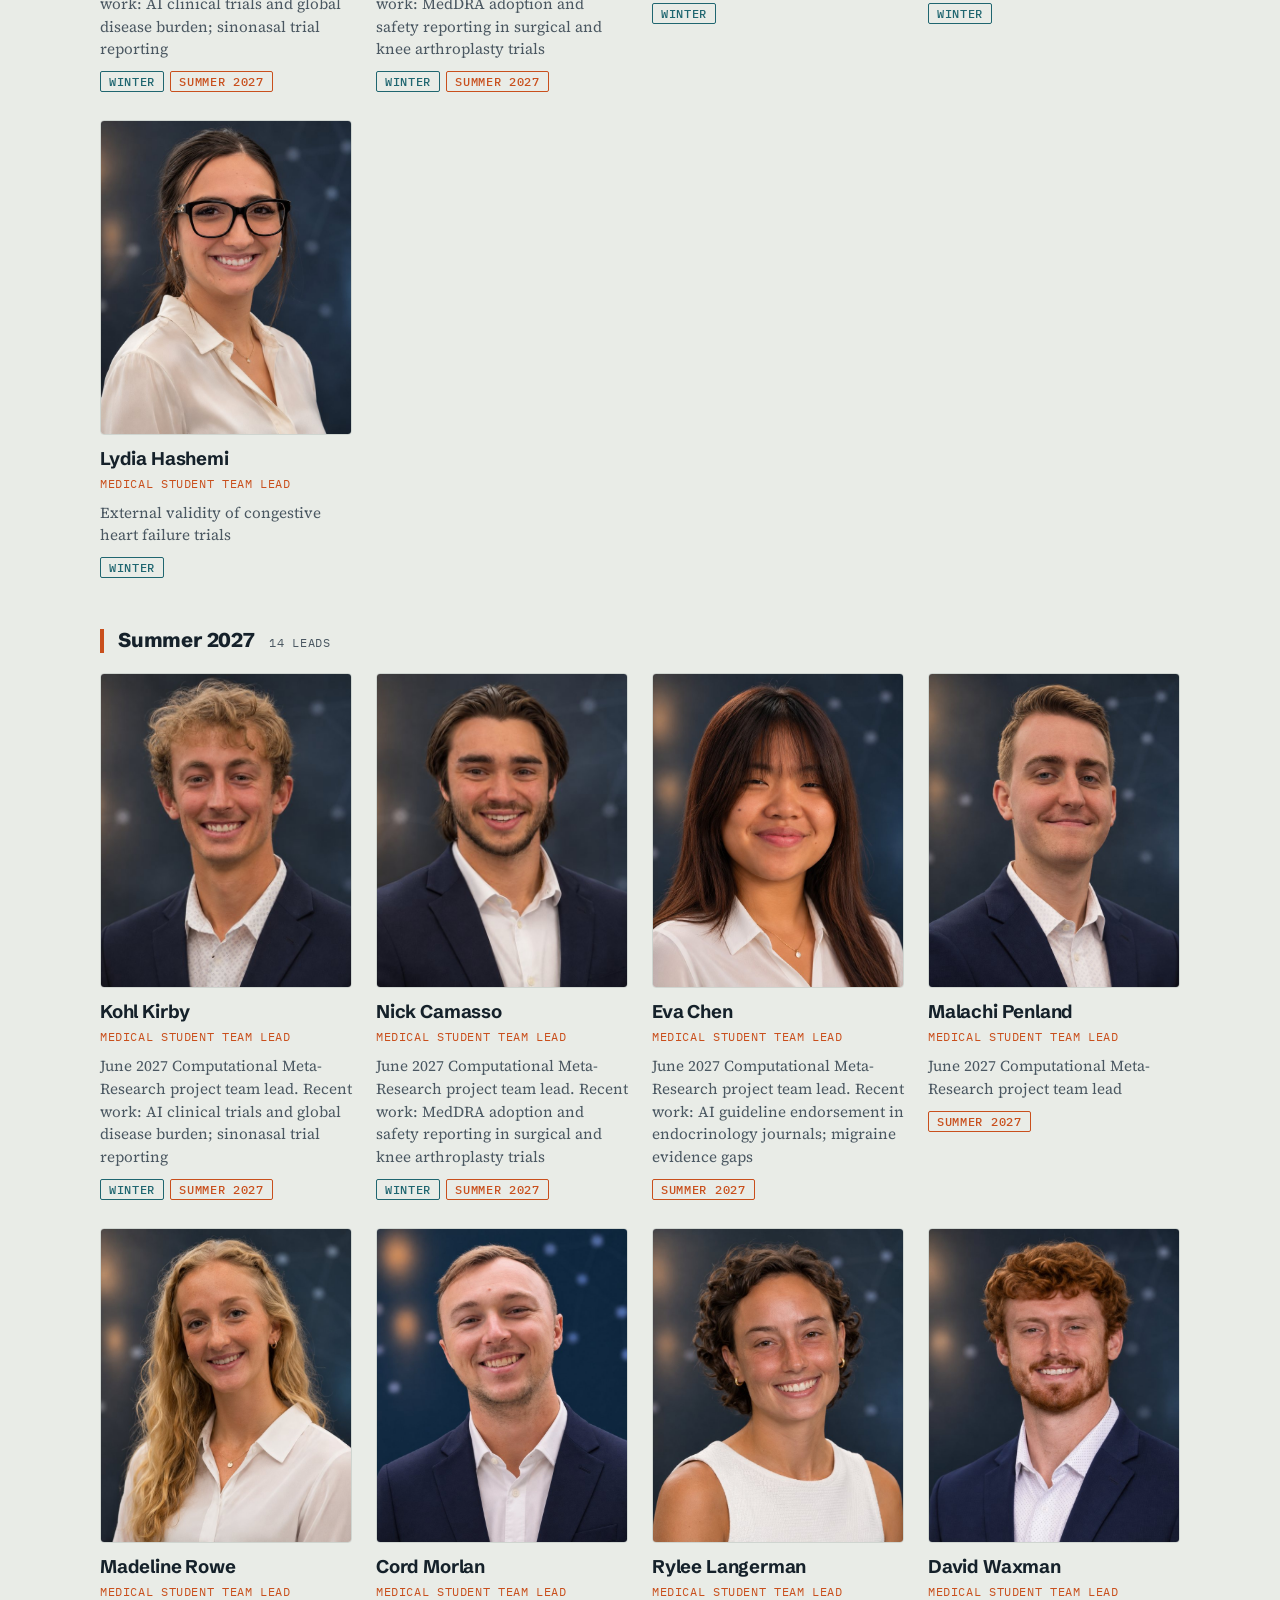
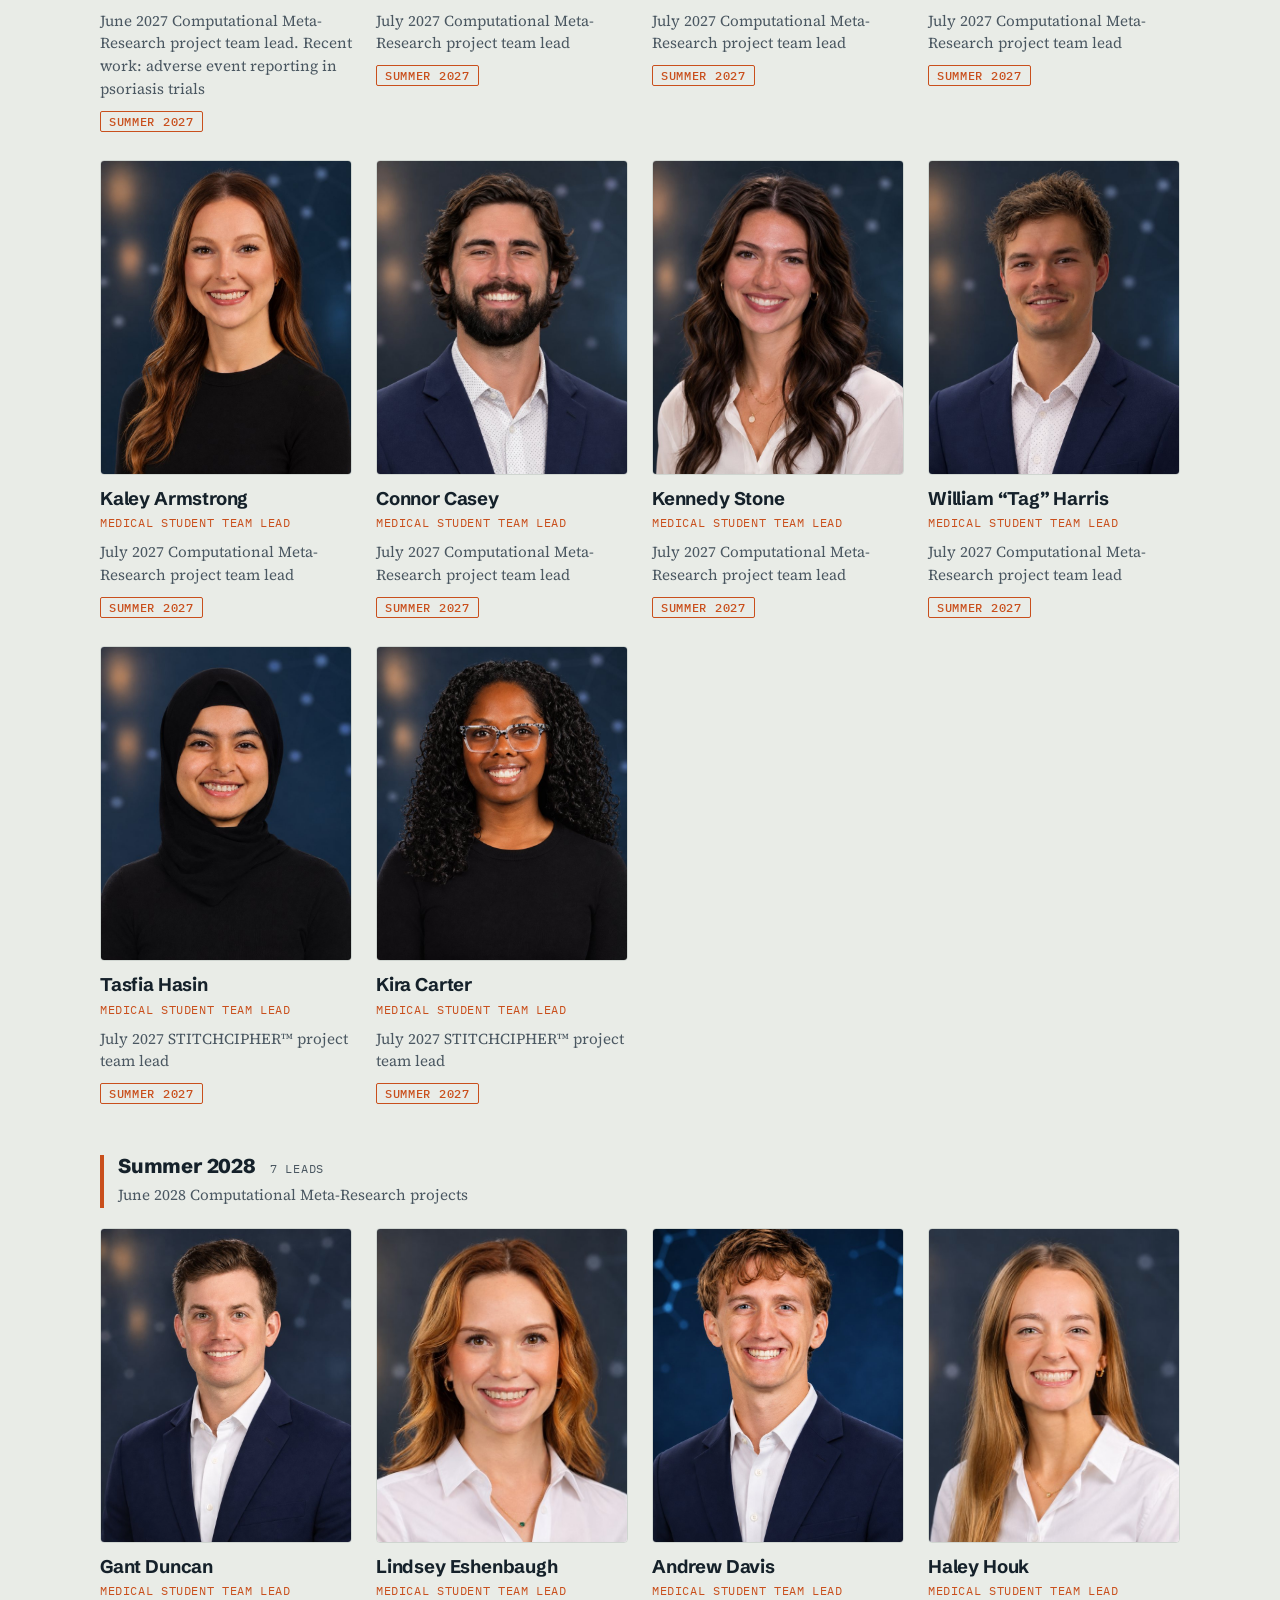
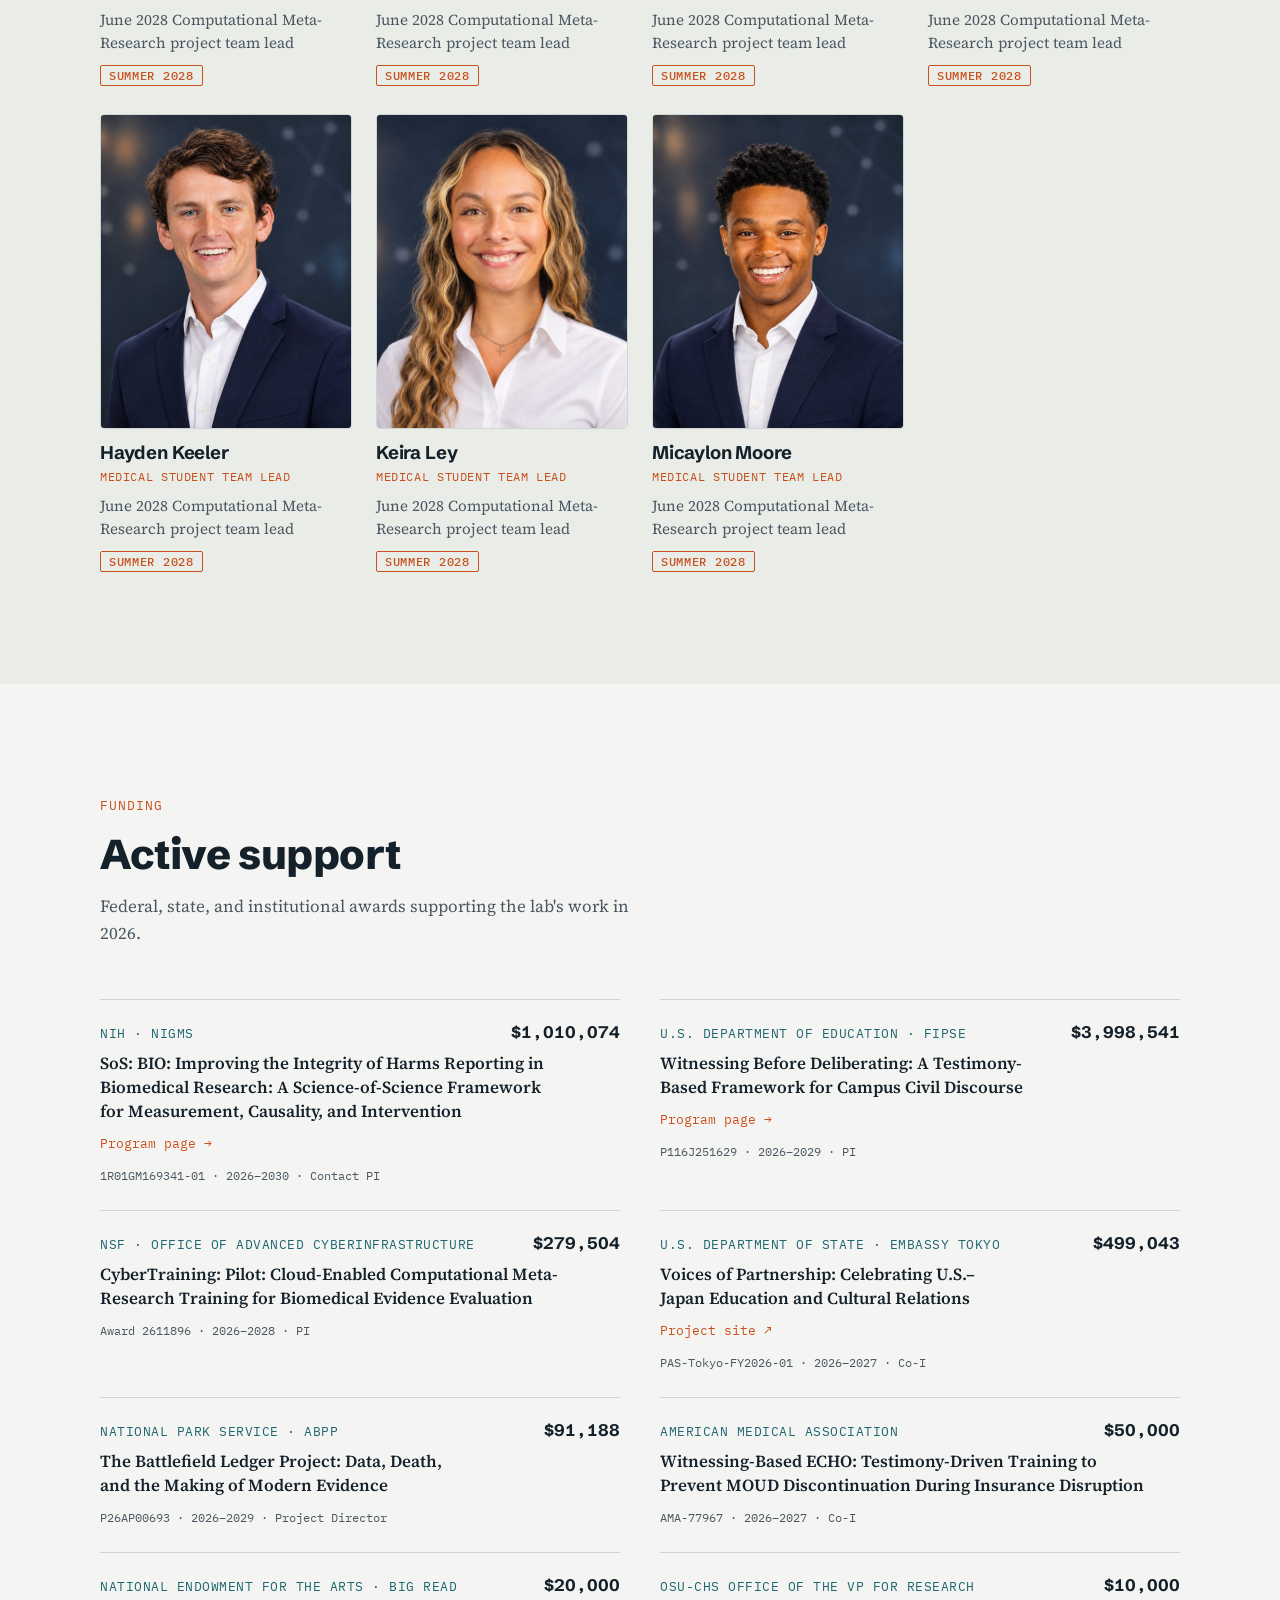
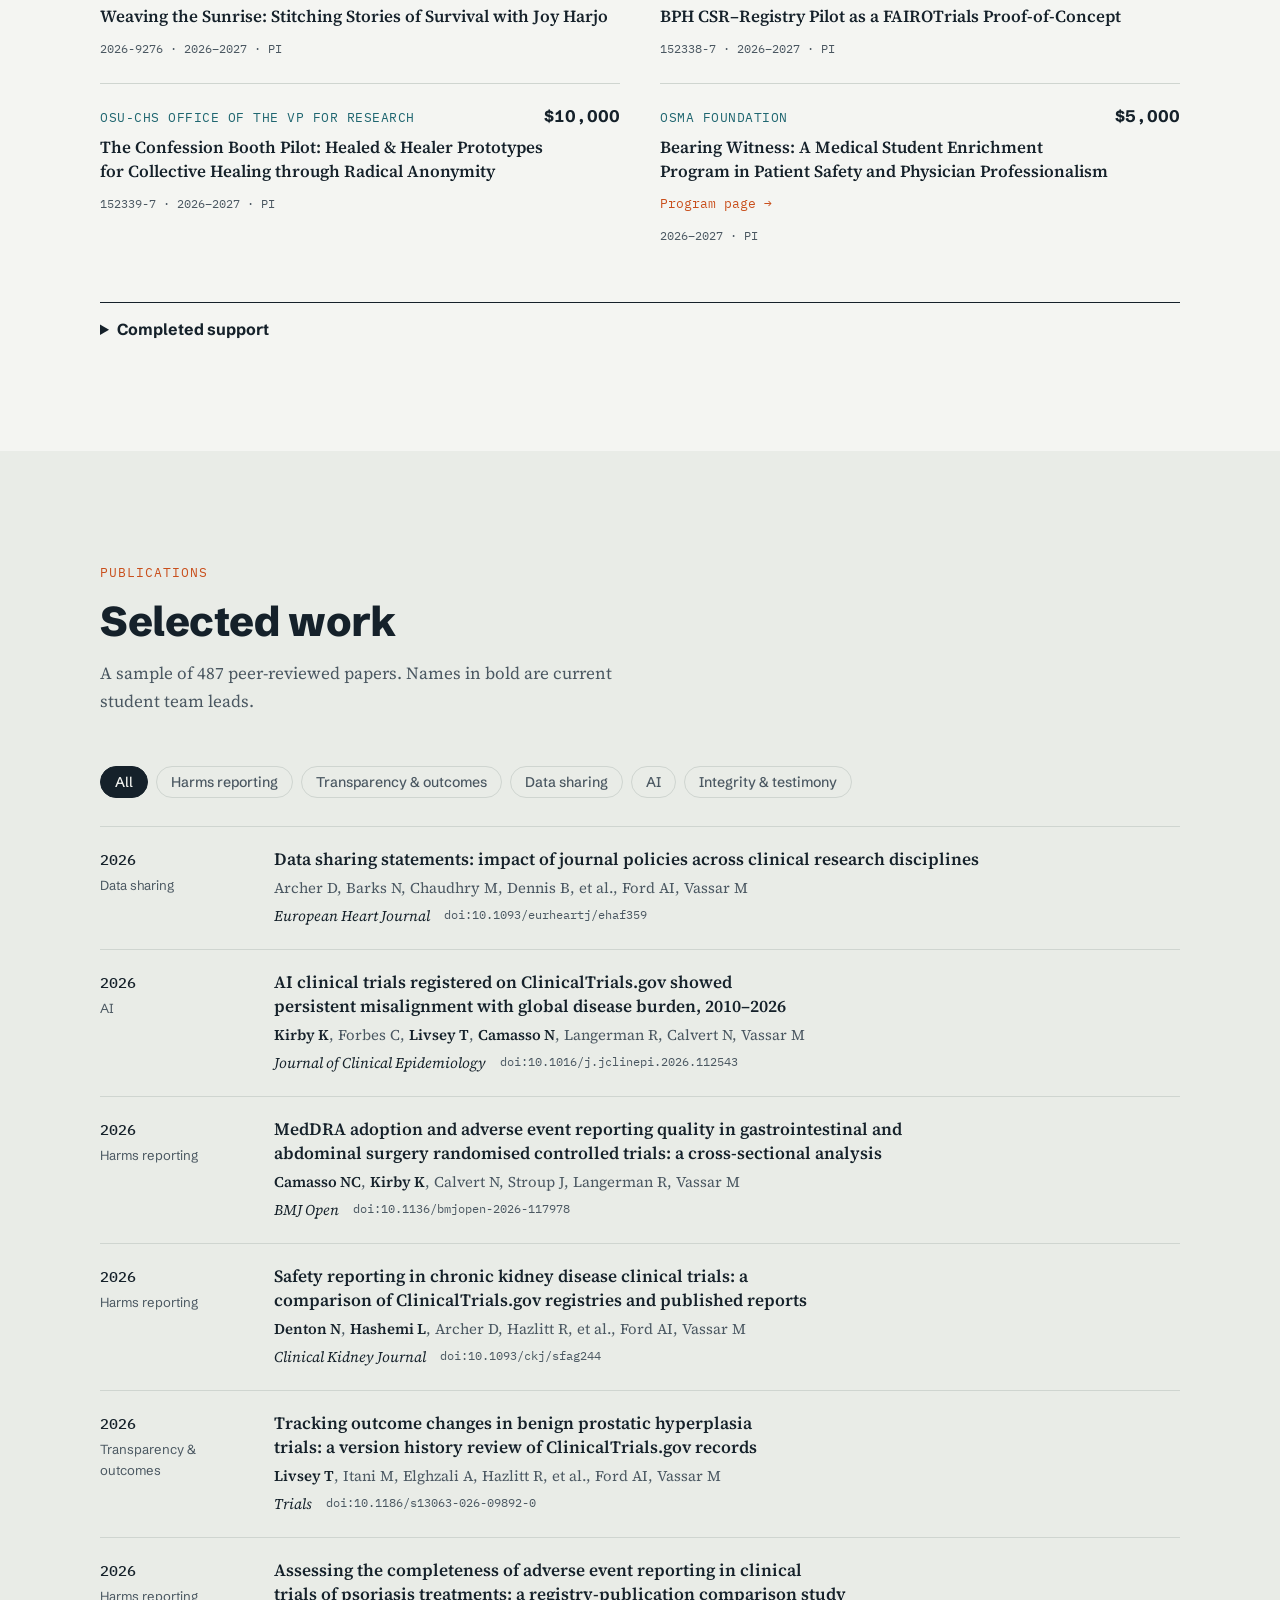
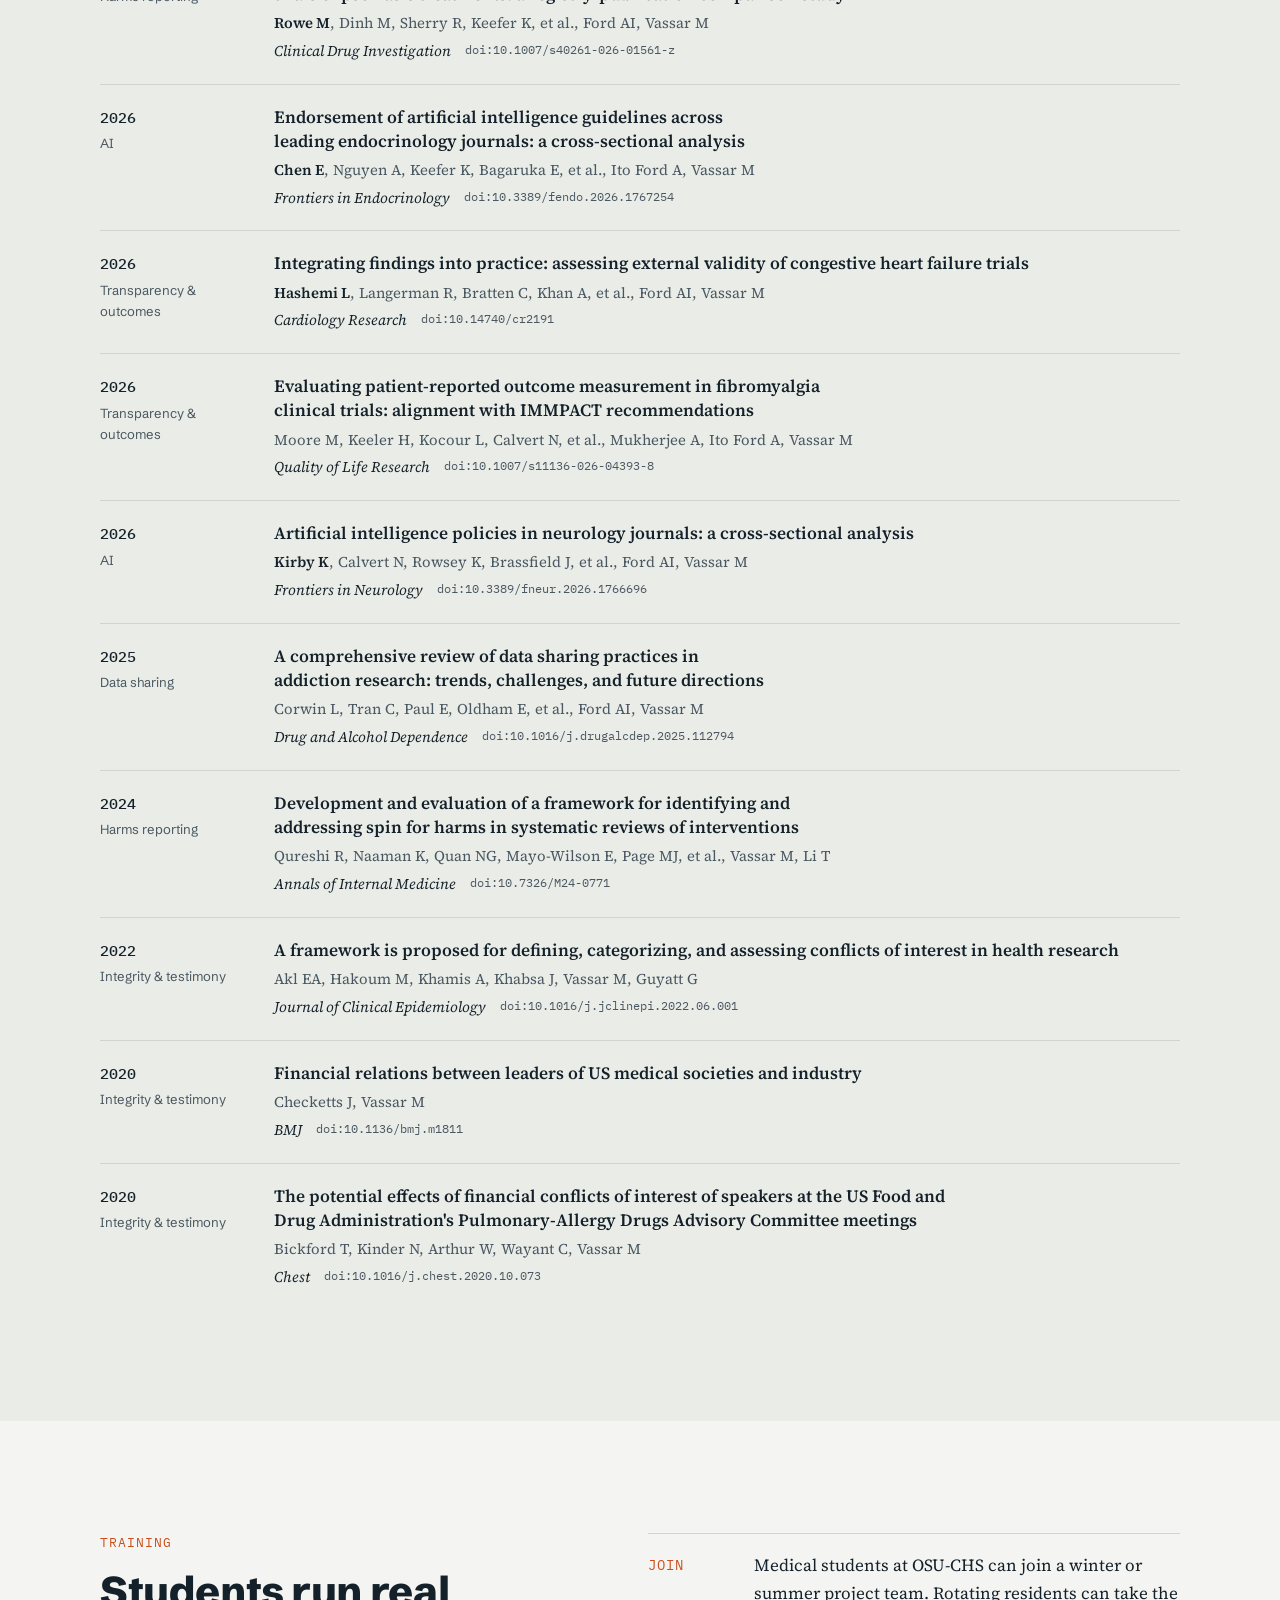
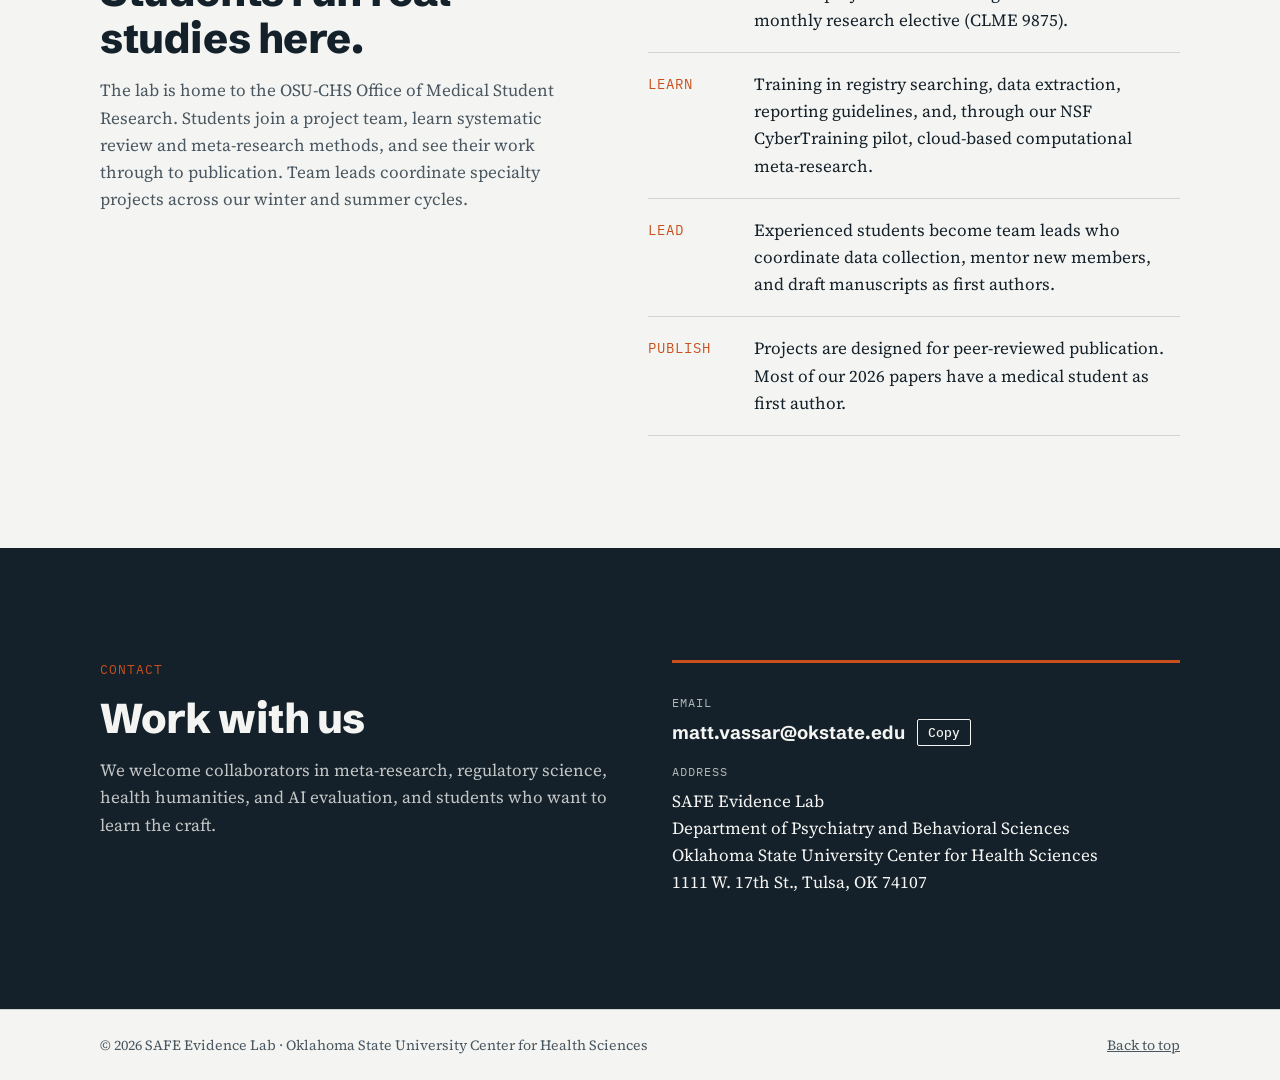
==== commit d336038a: "Link Voices of Partnership to America Across Japan Adds a Projects card and an external project-site" ====
--- a/index.html
+++ b/index.html
@@ -143,6 +143,12 @@
           <p>A testimony-based framework for campus civil discourse across five Oklahoma State University campuses, anchored by a 70-foot traveling Witness Wall.</p>
           <span class="project-go mono">Project page →</span>
         </a>
+        <a class="project-card" href="https://www.americaacrossjapan.org" target="_blank" rel="noopener">
+          <p class="project-tag mono">U.S. Dept. of State · Embassy Tokyo</p>
+          <h3>Voices of Partnership</h3>
+          <p>Celebrating U.S.–Japan education and cultural relations as part of America Across Japan, a nationwide campaign marking America's 250th anniversary.</p>
+          <span class="project-go mono">America Across Japan ↗</span>
+        </a>
         <a class="project-card" href="bearing-witness.html">
           <p class="project-tag mono">OSMA Foundation · Track B</p>
           <h3>Bearing Witness</h3>
--- a/assets/style.css
+++ b/assets/style.css
@@ -374,7 +374,7 @@
 
 
 /* Featured projects (home) */
-.project-cards { display: grid; grid-template-columns: repeat(3, minmax(0, 1fr)); gap: 24px; }
+.project-cards { display: grid; grid-template-columns: repeat(2, minmax(0, 1fr)); gap: 24px; }
 .project-card {
   display: grid; gap: 10px; align-content: start; padding: 24px 24px 22px; text-decoration: none; color: var(--ink);
   background: var(--card); border: 1px solid var(--rule); border-top: 4px solid var(--registry); border-radius: var(--radius);
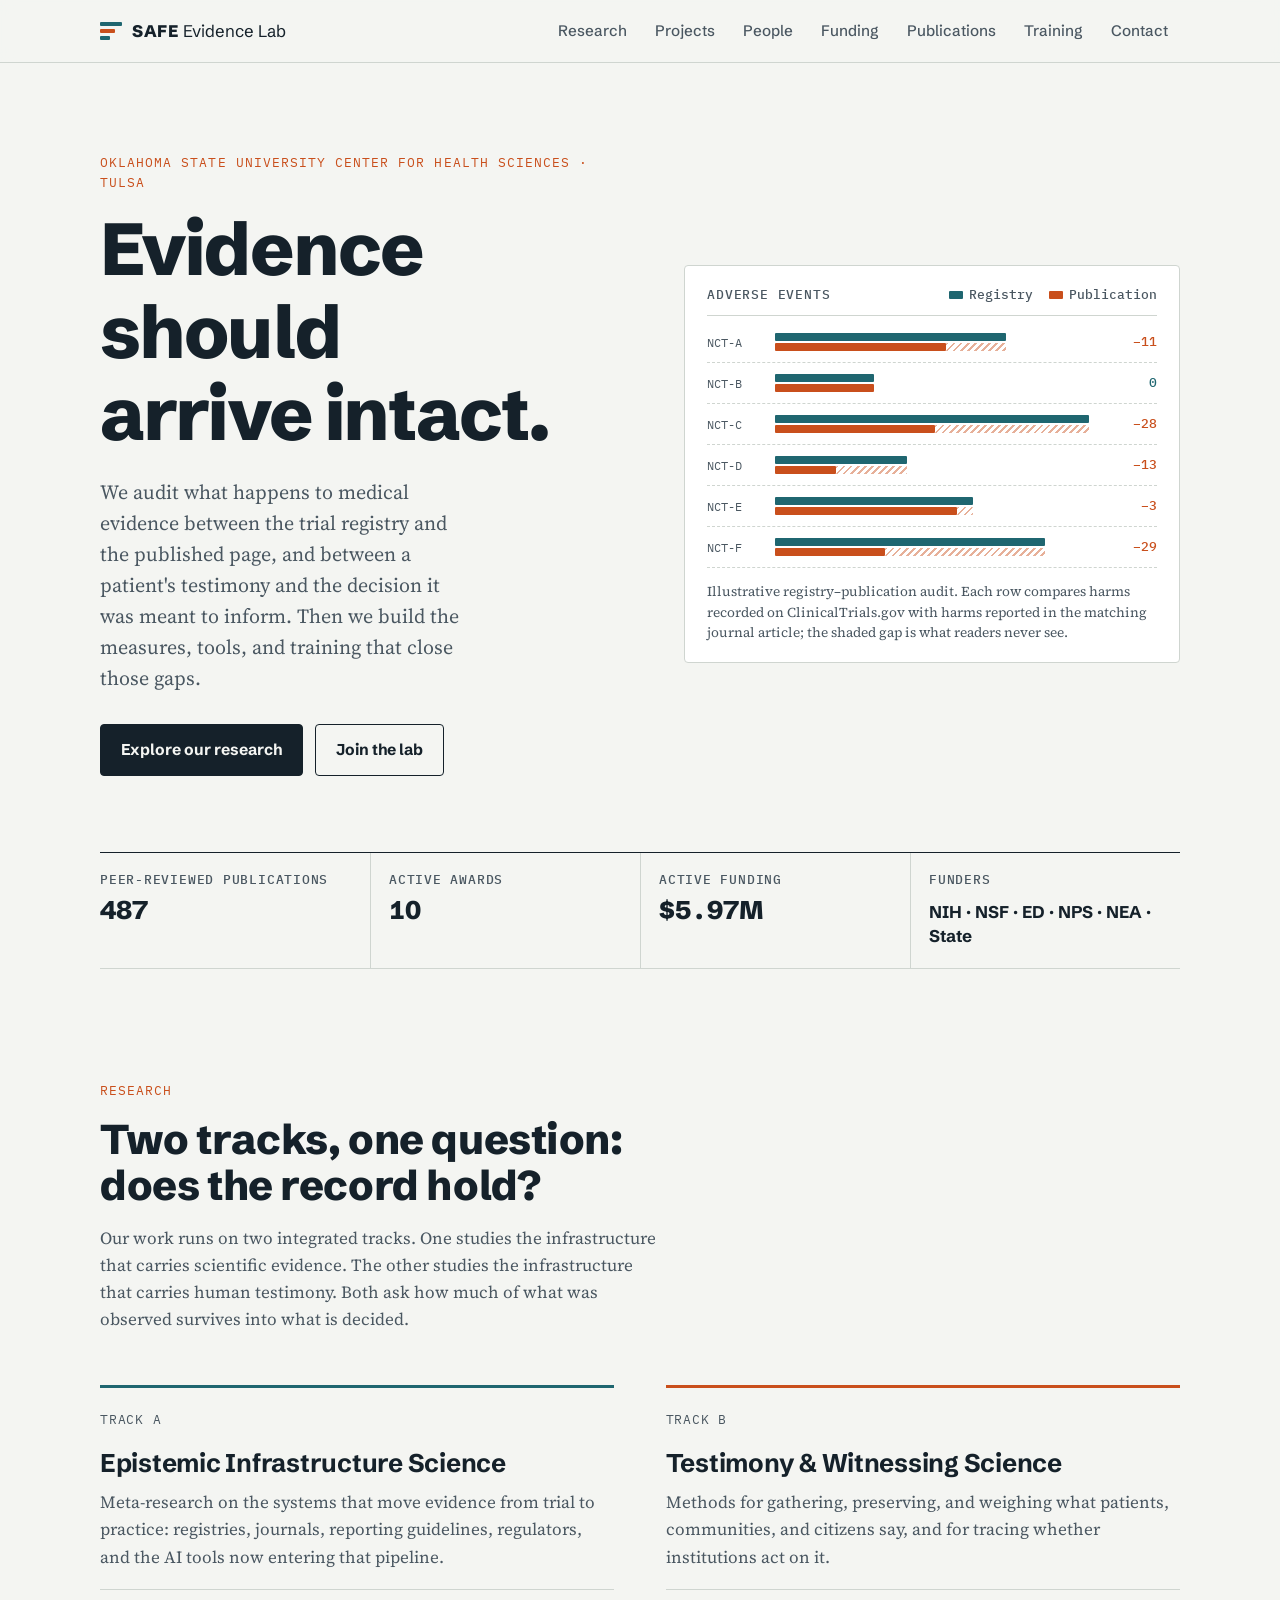
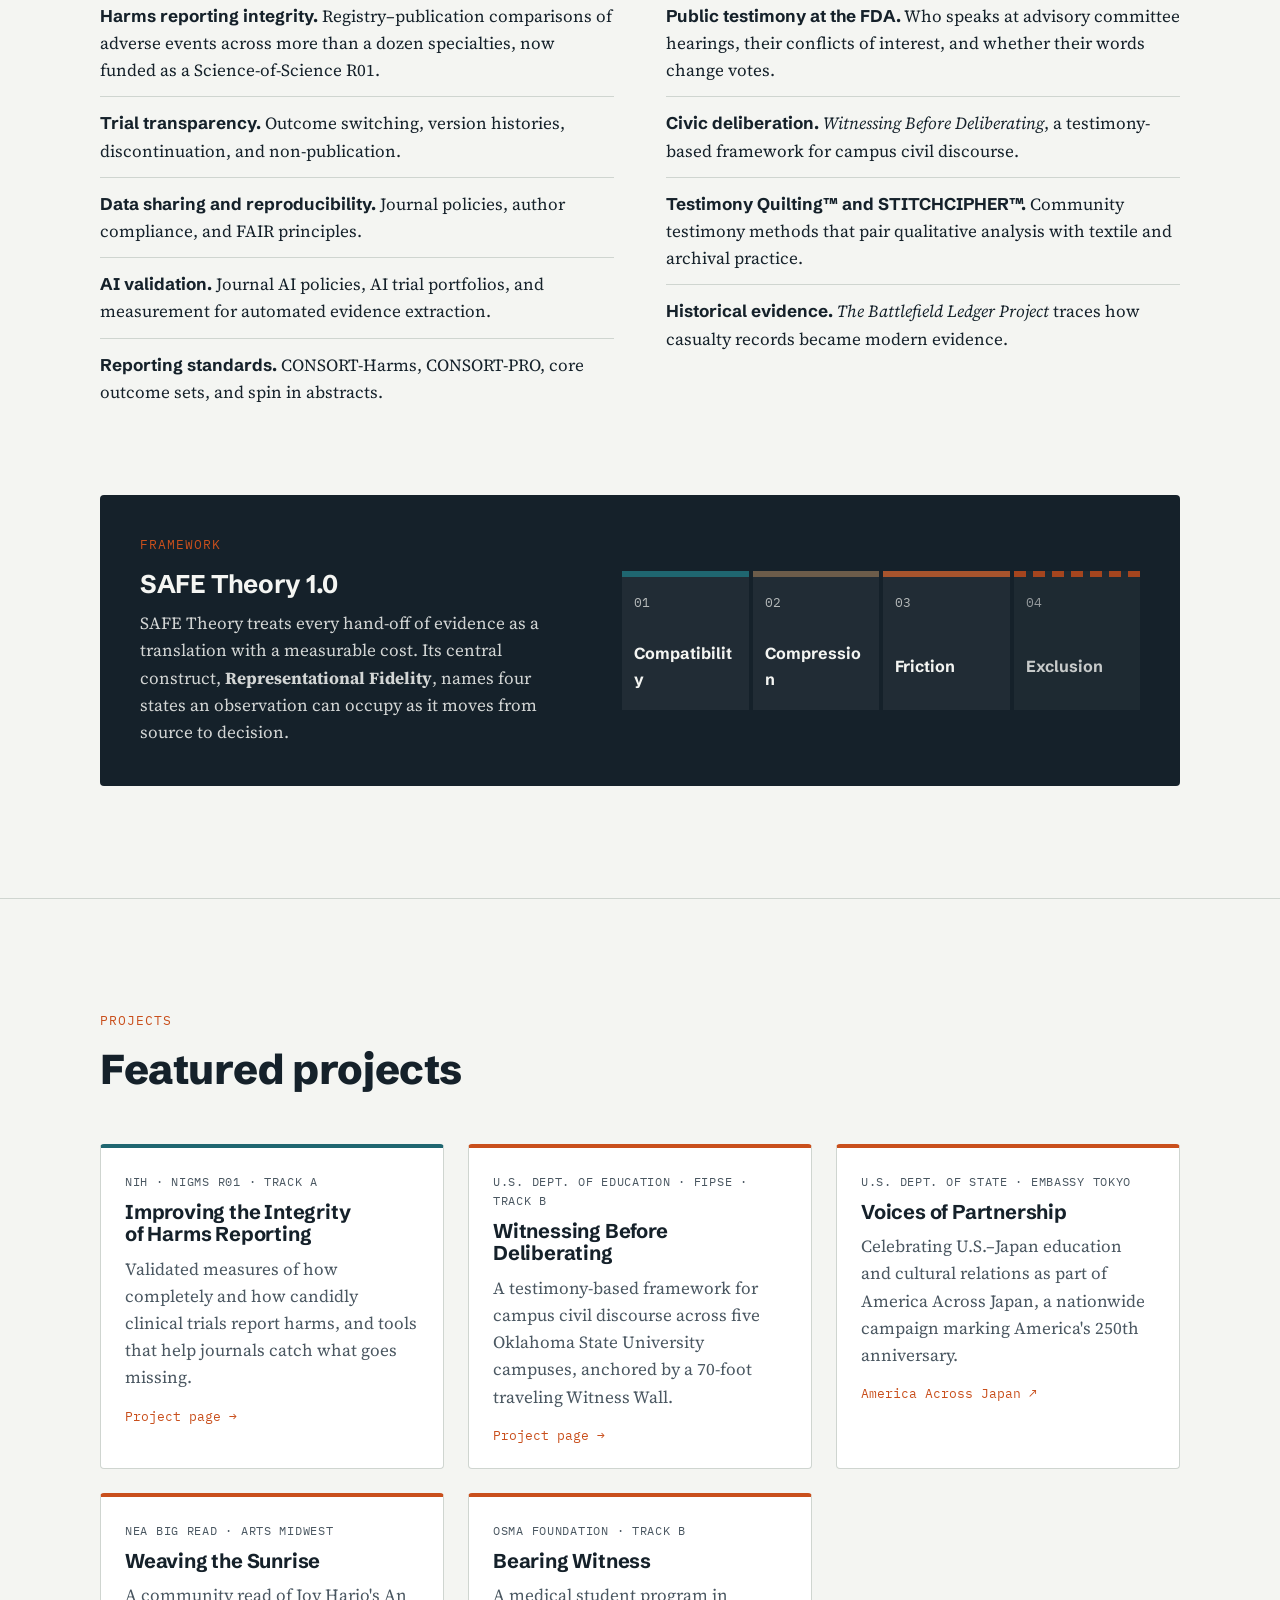
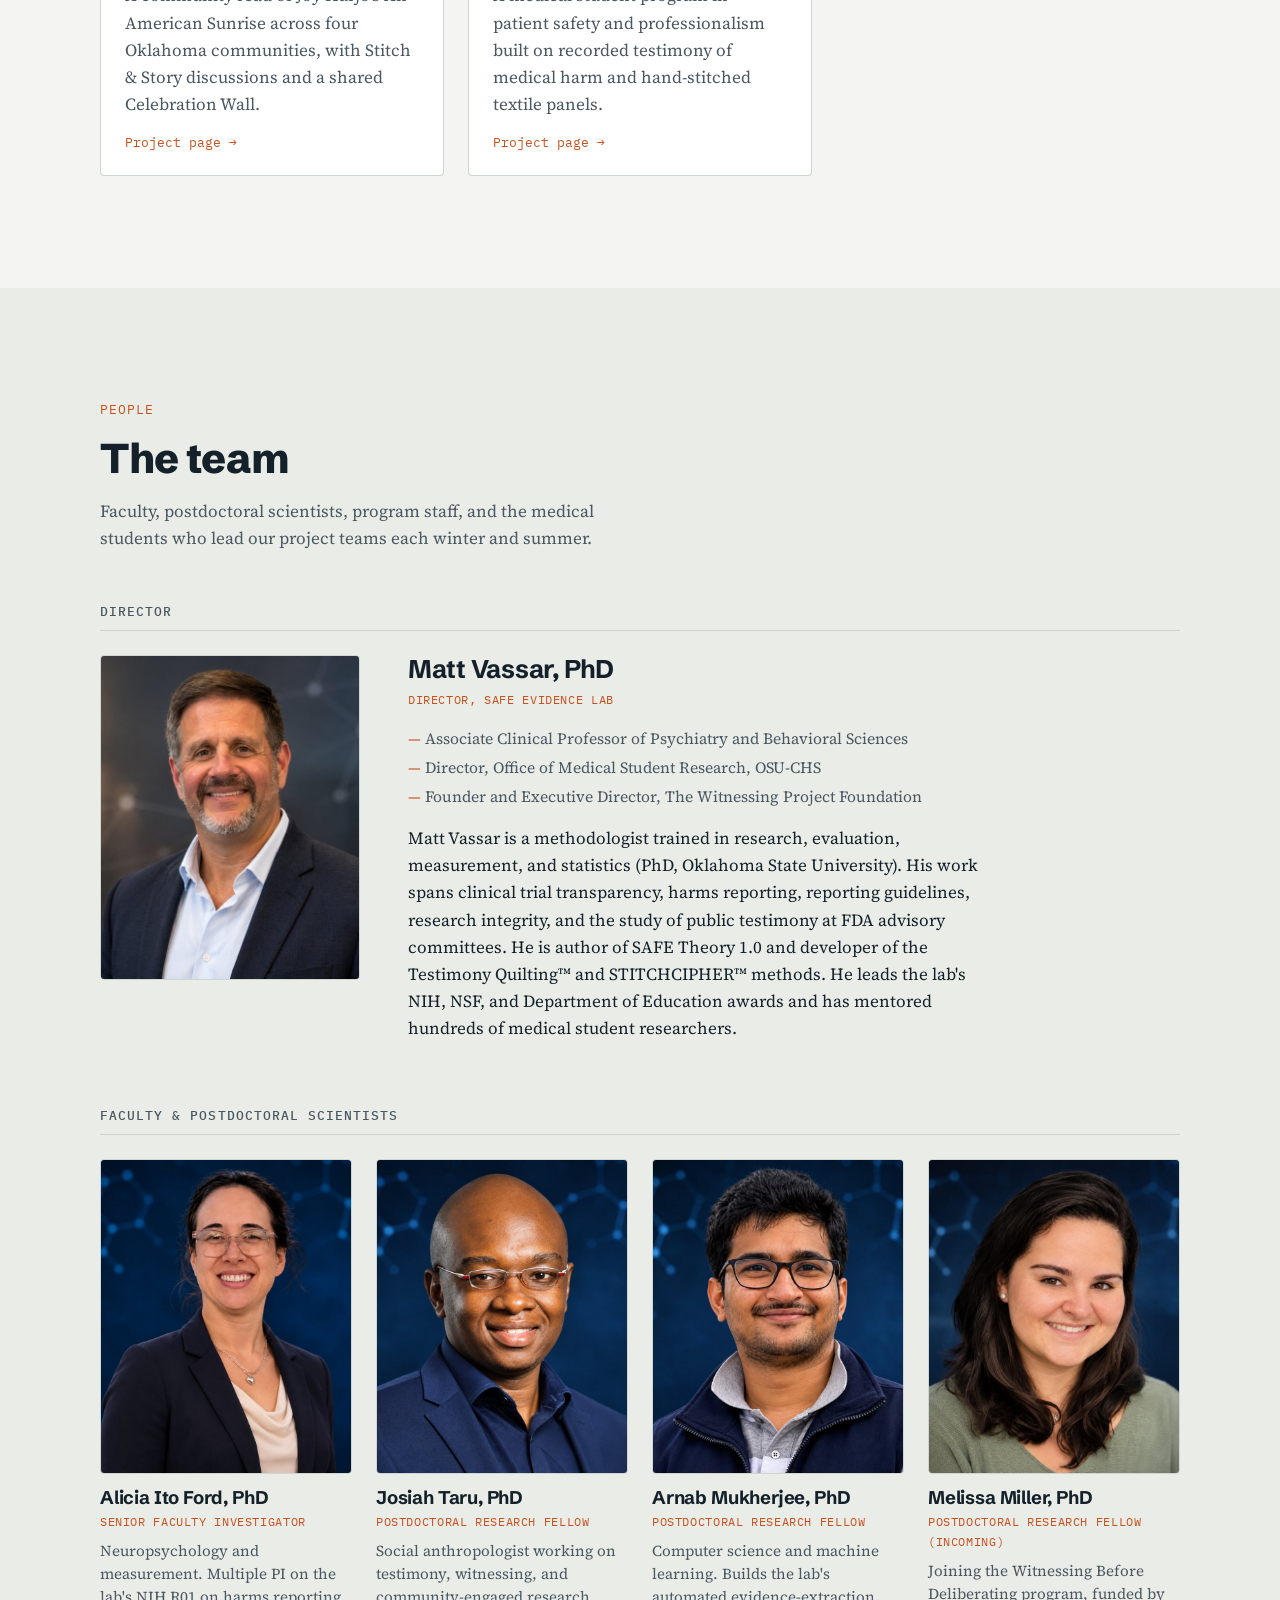
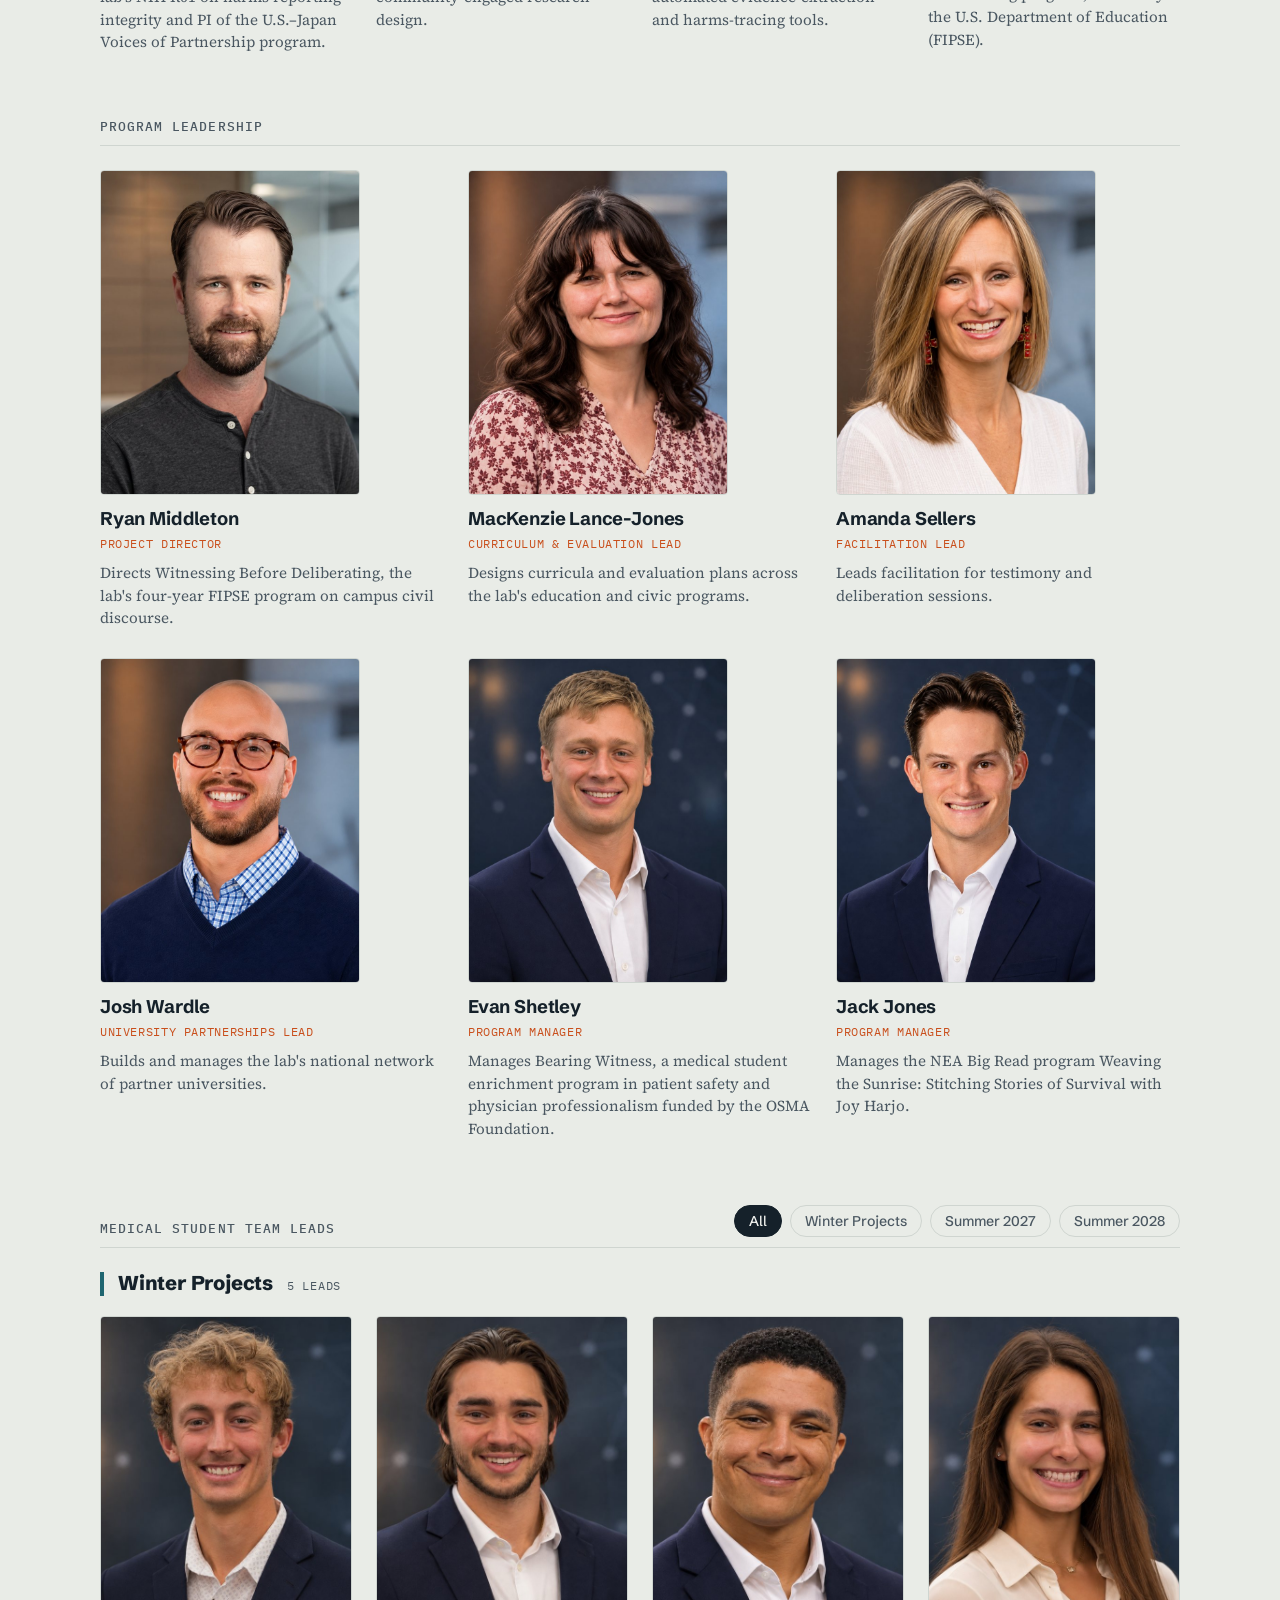
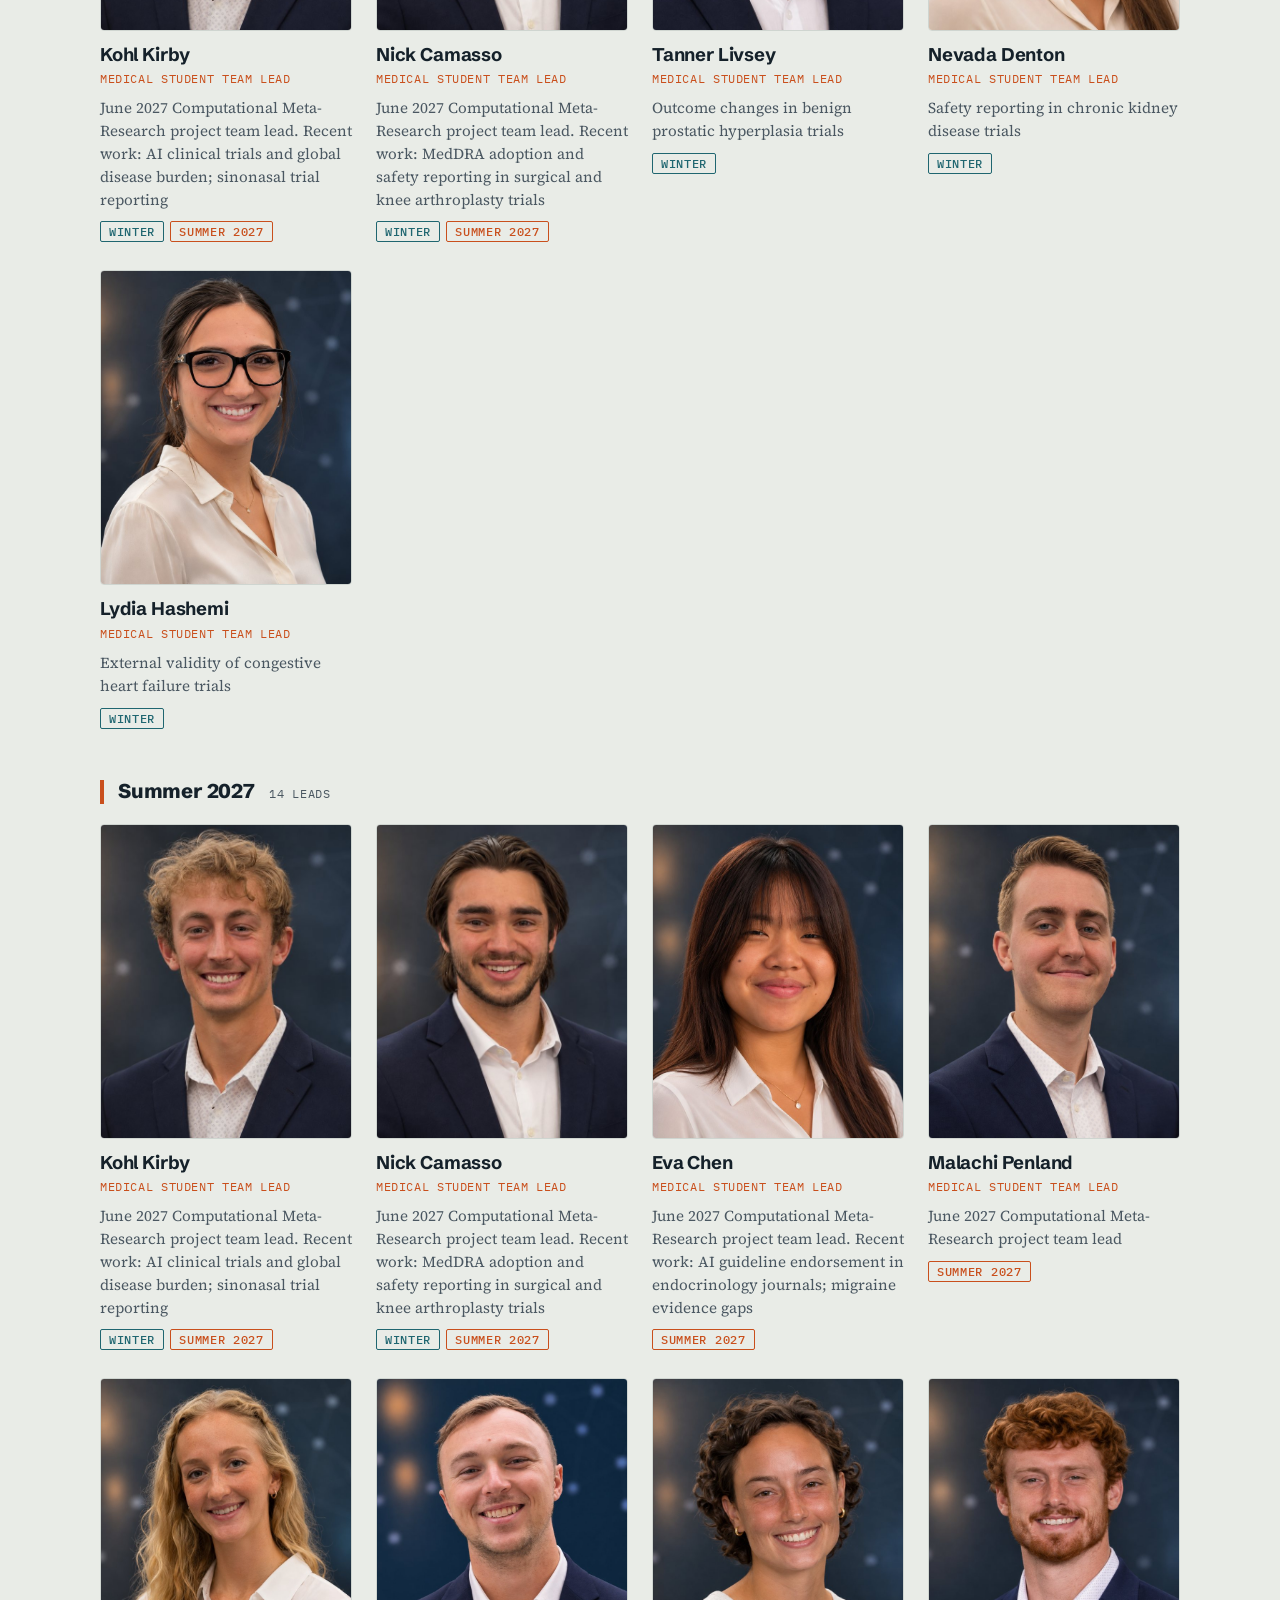
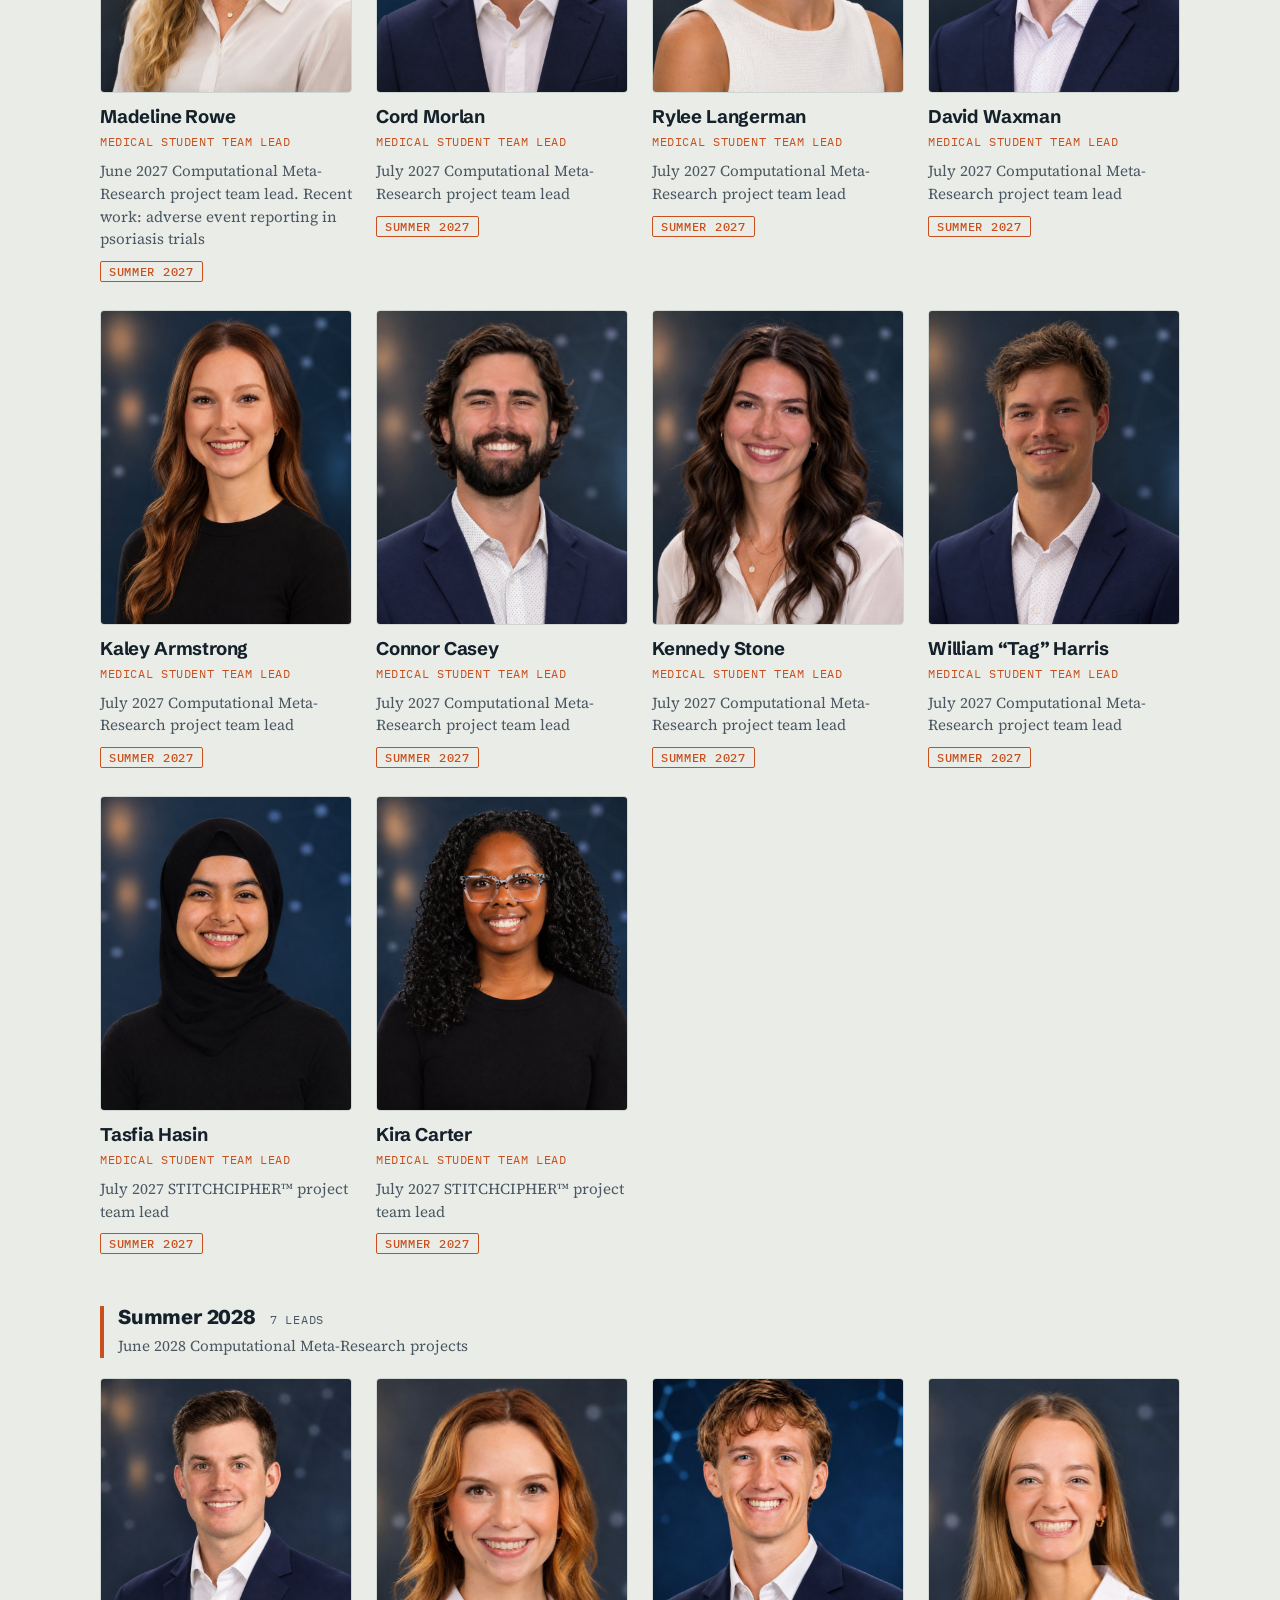
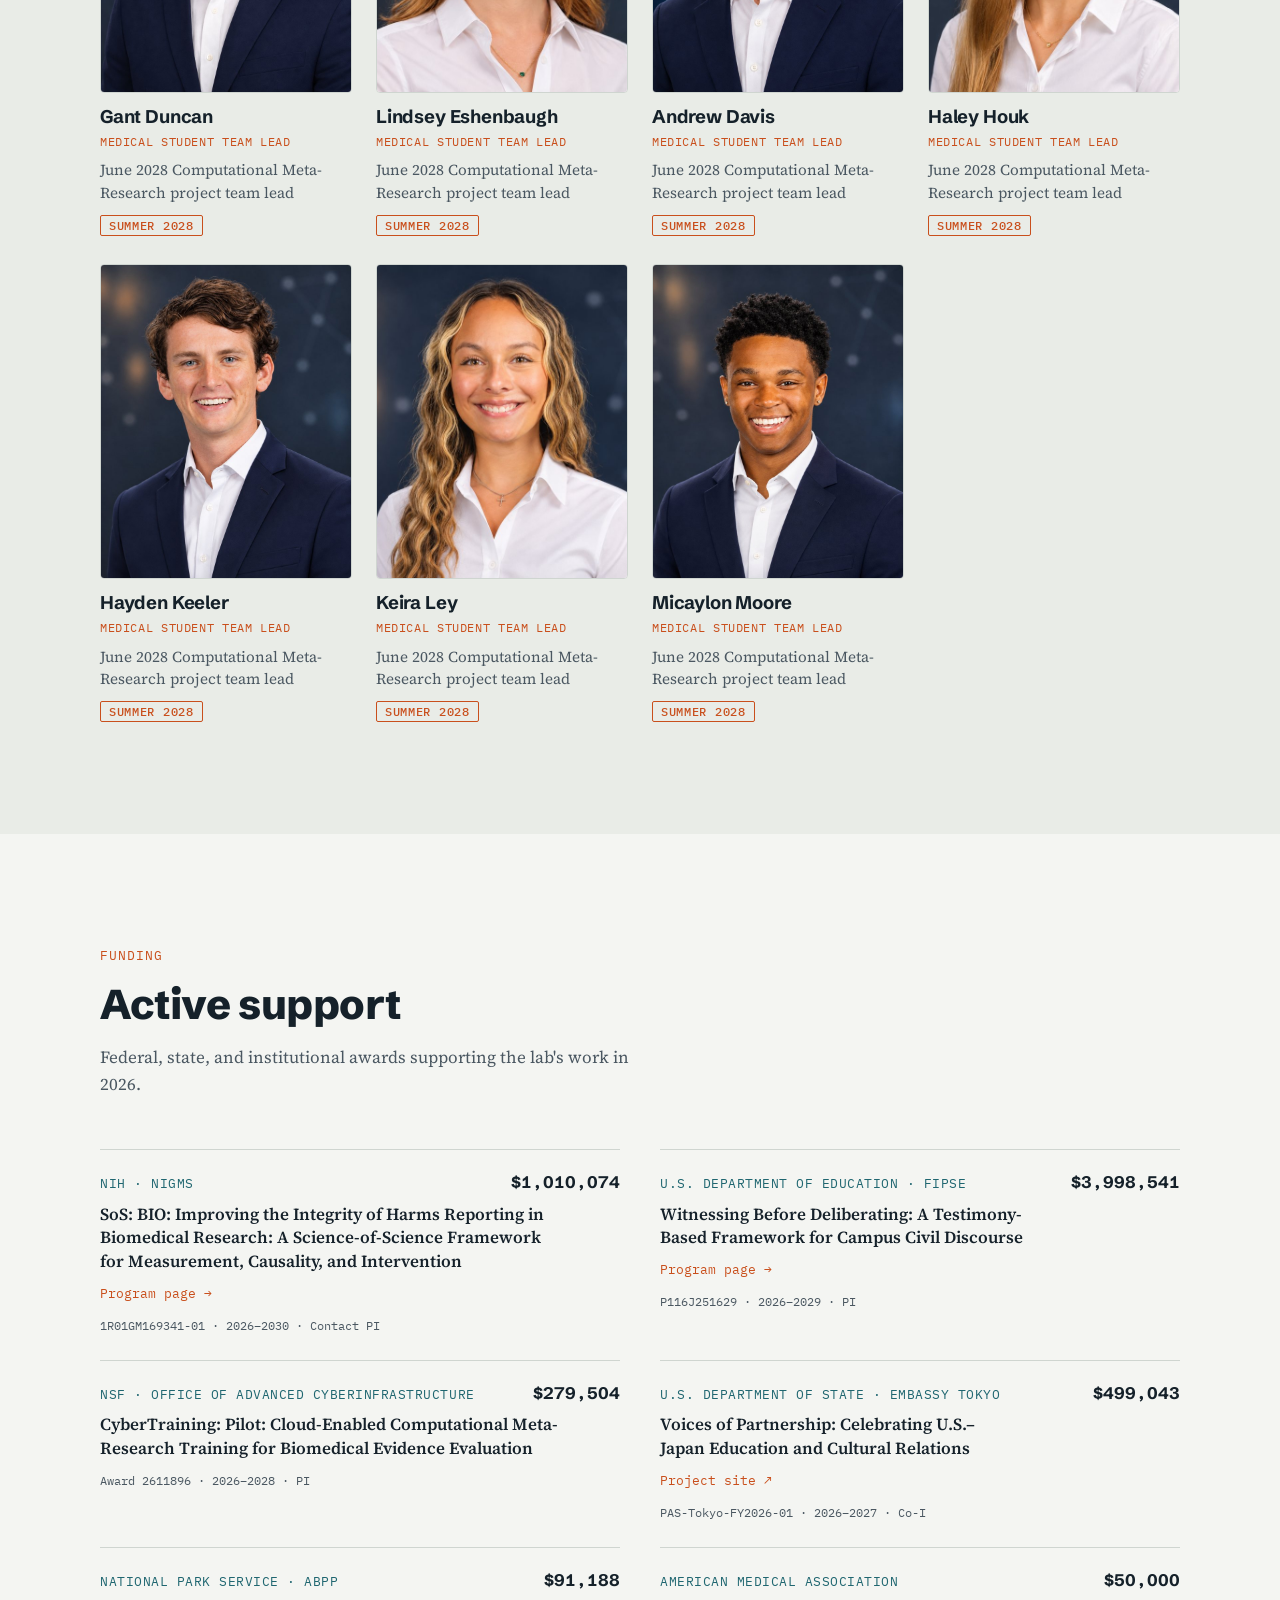
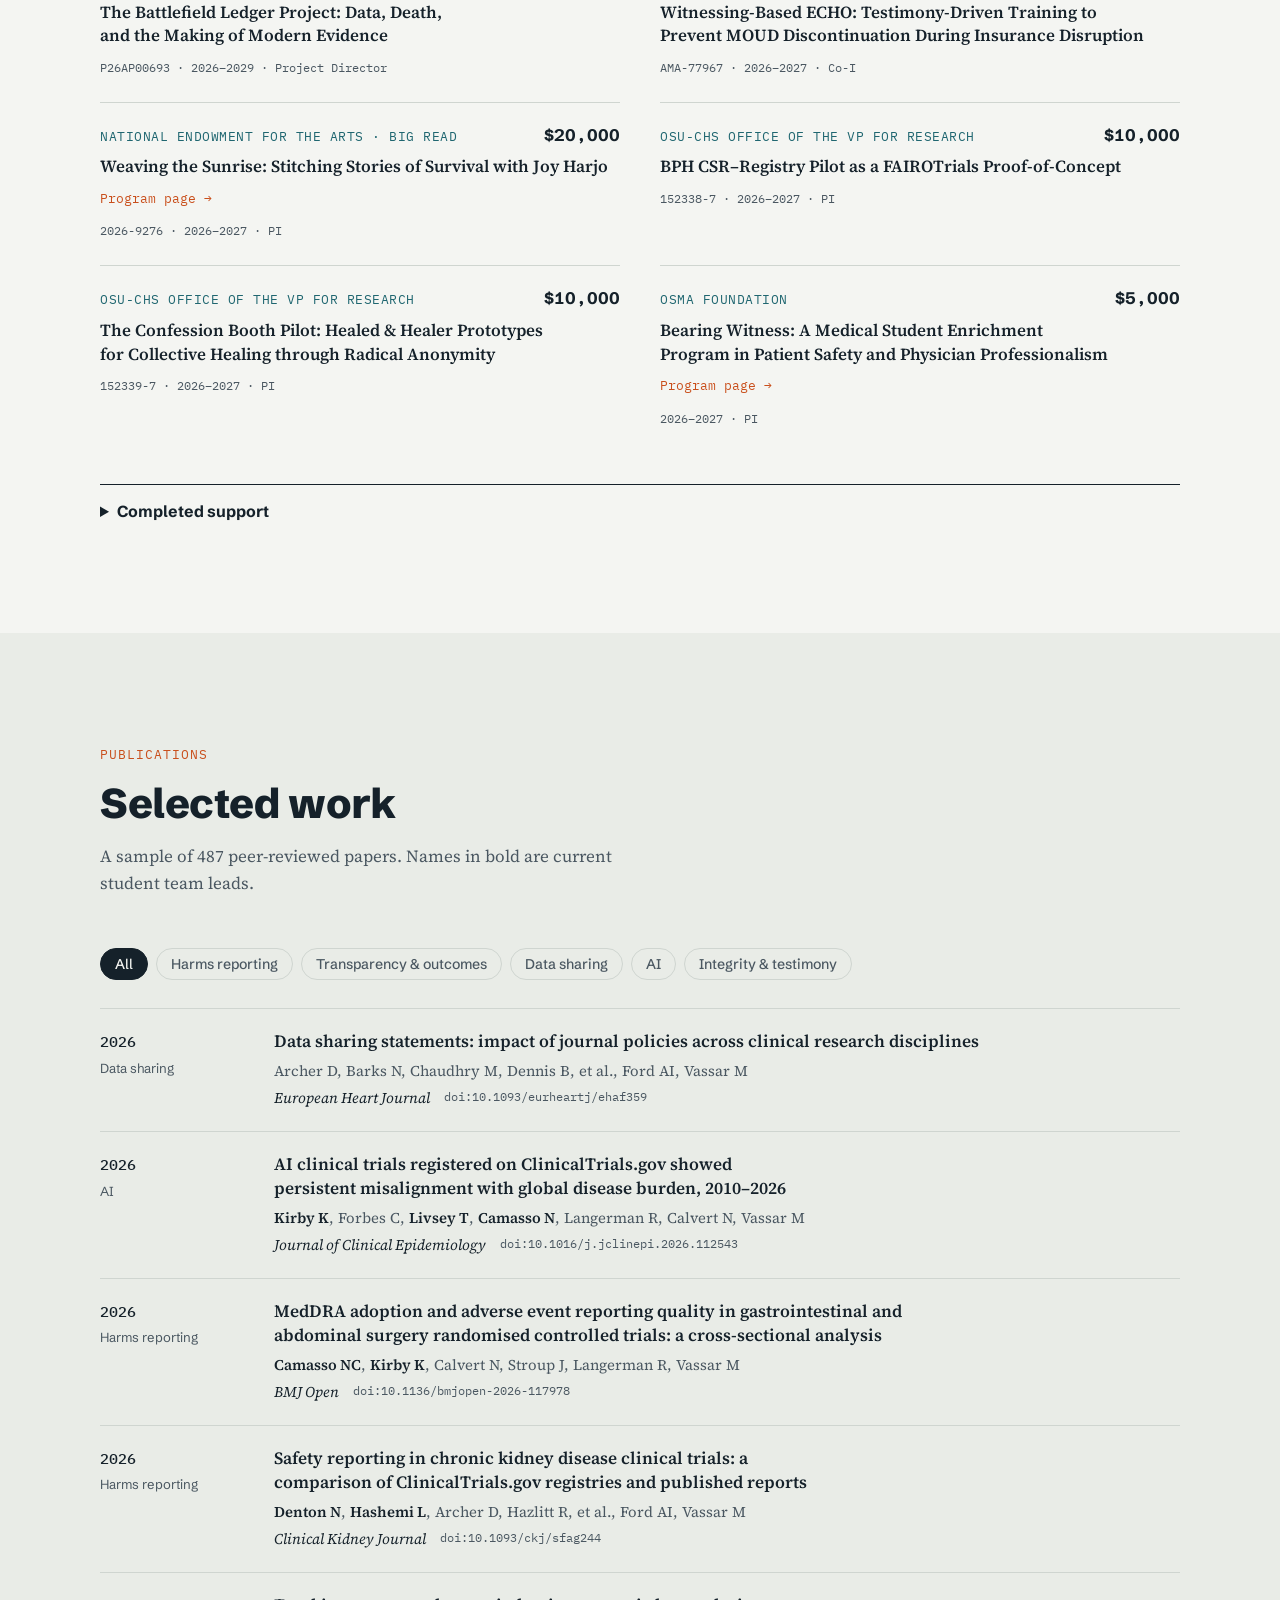
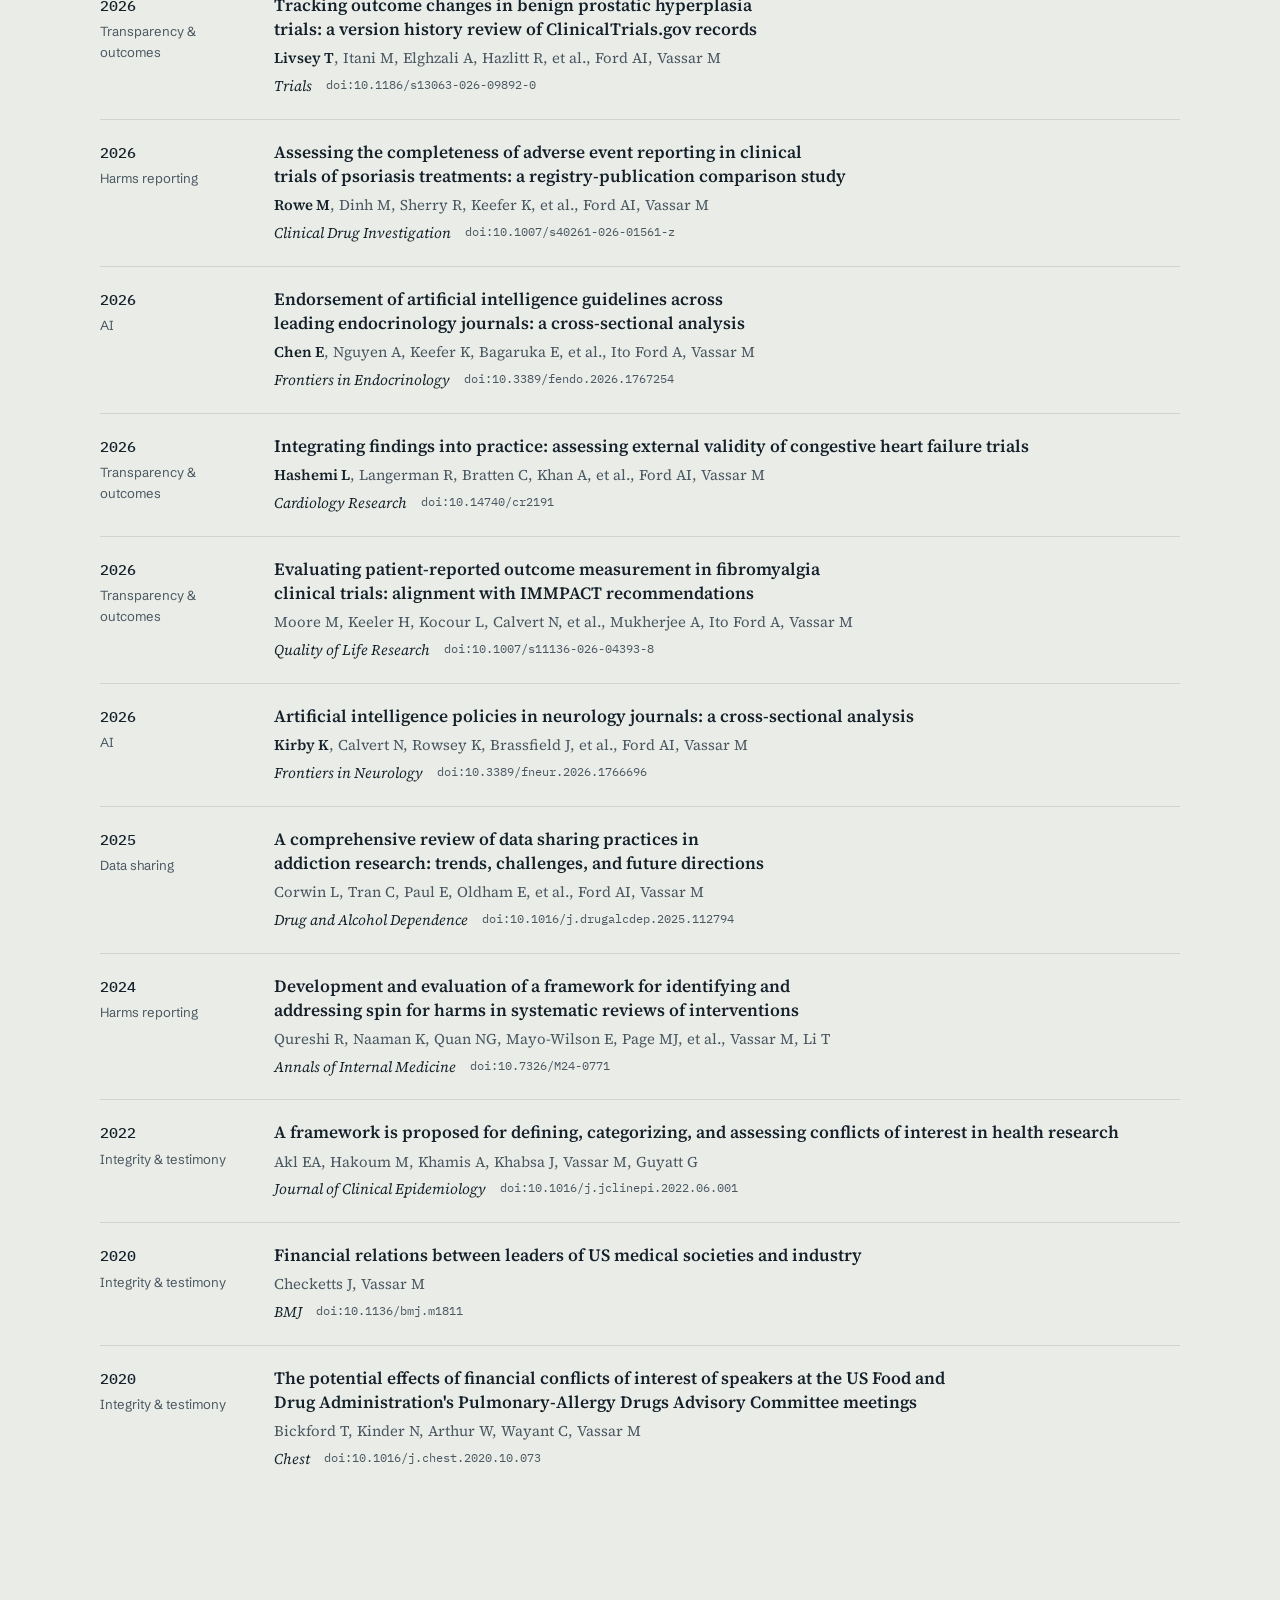
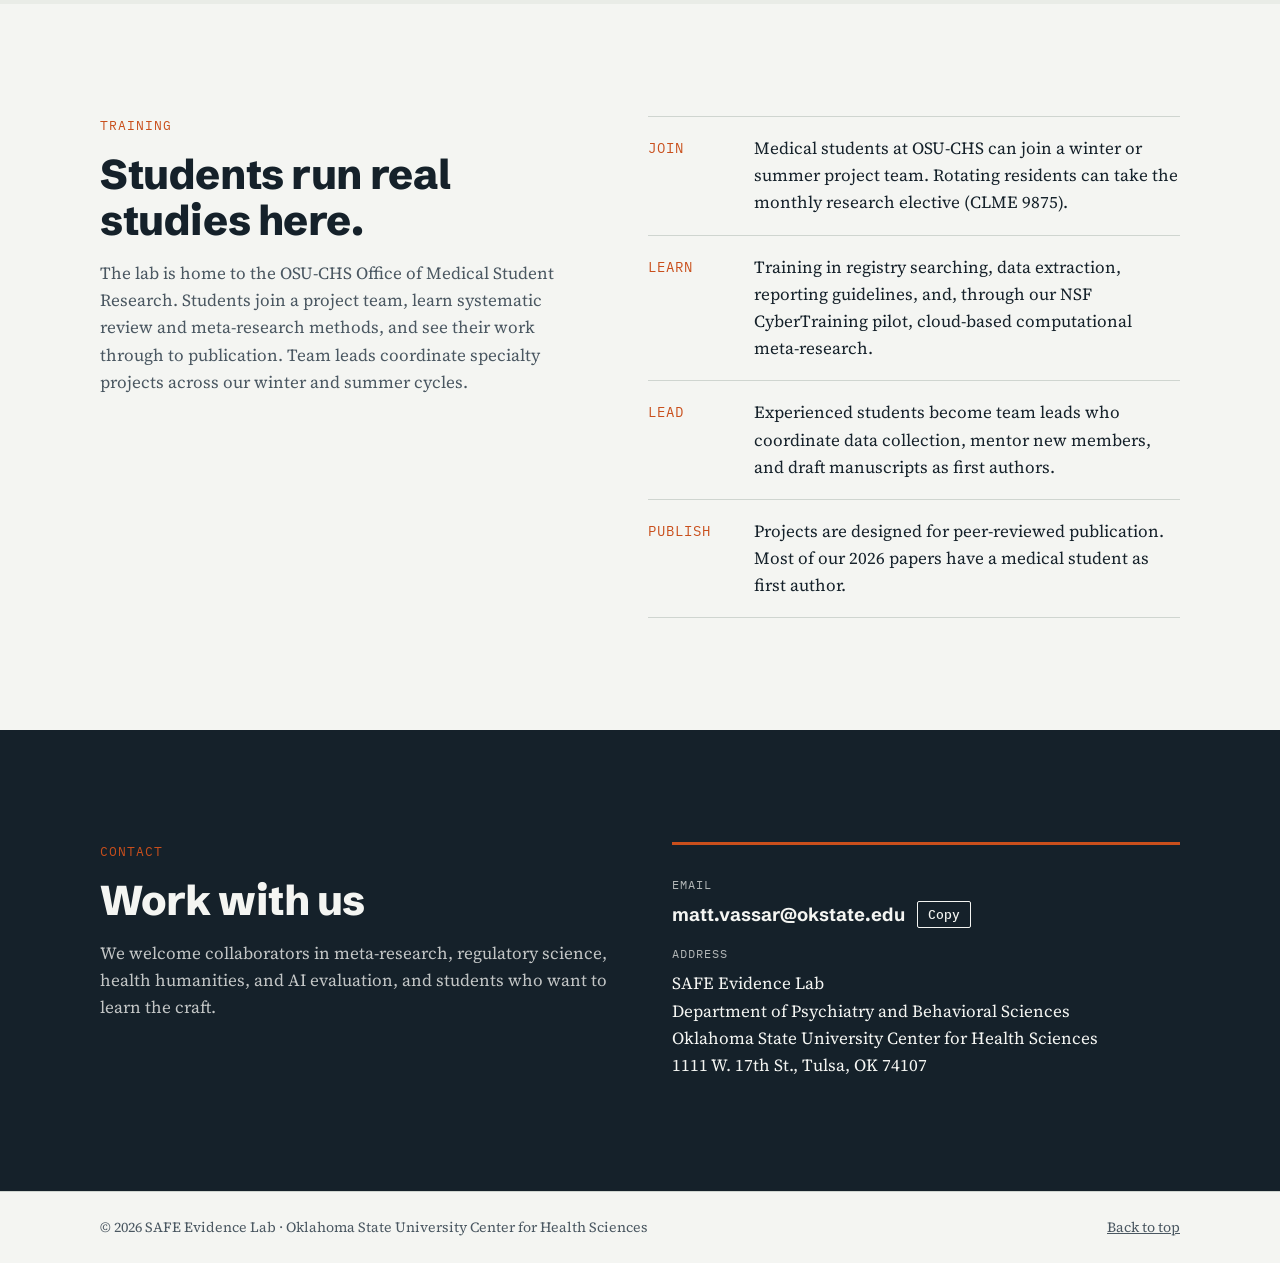
==== commit de2f4e24: "Add Weaving the Sunrise (NEA Big Read) project page New weaving-the-sunrise.html with the required N" ====
--- a/index.html
+++ b/index.html
@@ -149,6 +149,12 @@
           <p>Celebrating U.S.–Japan education and cultural relations as part of America Across Japan, a nationwide campaign marking America's 250th anniversary.</p>
           <span class="project-go mono">America Across Japan ↗</span>
         </a>
+        <a class="project-card" href="weaving-the-sunrise.html">
+          <p class="project-tag mono">NEA Big Read · Arts Midwest</p>
+          <h3>Weaving the Sunrise</h3>
+          <p>A community read of Joy Harjo's An American Sunrise across four Oklahoma communities, with Stitch &amp; Story discussions and a shared Celebration Wall.</p>
+          <span class="project-go mono">Project page →</span>
+        </a>
         <a class="project-card" href="bearing-witness.html">
           <p class="project-tag mono">OSMA Foundation · Track B</p>
           <h3>Bearing Witness</h3>
--- a/assets/style.css
+++ b/assets/style.css
@@ -374,7 +374,7 @@
 
 
 /* Featured projects (home) */
-.project-cards { display: grid; grid-template-columns: repeat(2, minmax(0, 1fr)); gap: 24px; }
+.project-cards { display: grid; grid-template-columns: repeat(3, minmax(0, 1fr)); gap: 24px; }
 .project-card {
   display: grid; gap: 10px; align-content: start; padding: 24px 24px 22px; text-decoration: none; color: var(--ink);
   background: var(--card); border: 1px solid var(--rule); border-top: 4px solid var(--registry); border-radius: var(--radius);
@@ -470,6 +470,21 @@
   .tl-year { grid-row: auto; }
 }
 
+
+/* Weaving the Sunrise (NEA Big Read) */
+.sunrise-sub { font: 600 var(--step-1)/1.35 var(--body); font-style: italic; margin: -6px 0 18px; color: var(--ink); }
+.sponsor-card { gap: 16px; }
+.sponsor-logo { background: #ffffff; border-radius: 3px; padding: 12px 14px; }
+.sponsor-logo img { display: block; width: 100%; height: auto; }
+.sponsor-logo-am { padding: 16px 22px; }
+.sponsor-logo-am img { max-width: 240px; }
+.credit-line { font: 600 1rem/1.45 var(--body); }
+.credit-band a { color: inherit; text-decoration-color: var(--accent); }
+.credit-logos { display: flex; flex-wrap: wrap; align-items: center; gap: 16px; margin-top: 24px; background: #ffffff; border-radius: var(--radius); padding: 16px 20px; max-width: 560px; }
+.credit-logos img { height: auto; display: block; }
+.credit-logos img:first-child { width: 270px; max-width: 100%; }
+.credit-logos img:last-child { width: 150px; max-width: 100%; }
+
 /* Responsive */
 @media (max-width: 980px) {
   .people-grid { grid-template-columns: repeat(3, minmax(0, 1fr)); }
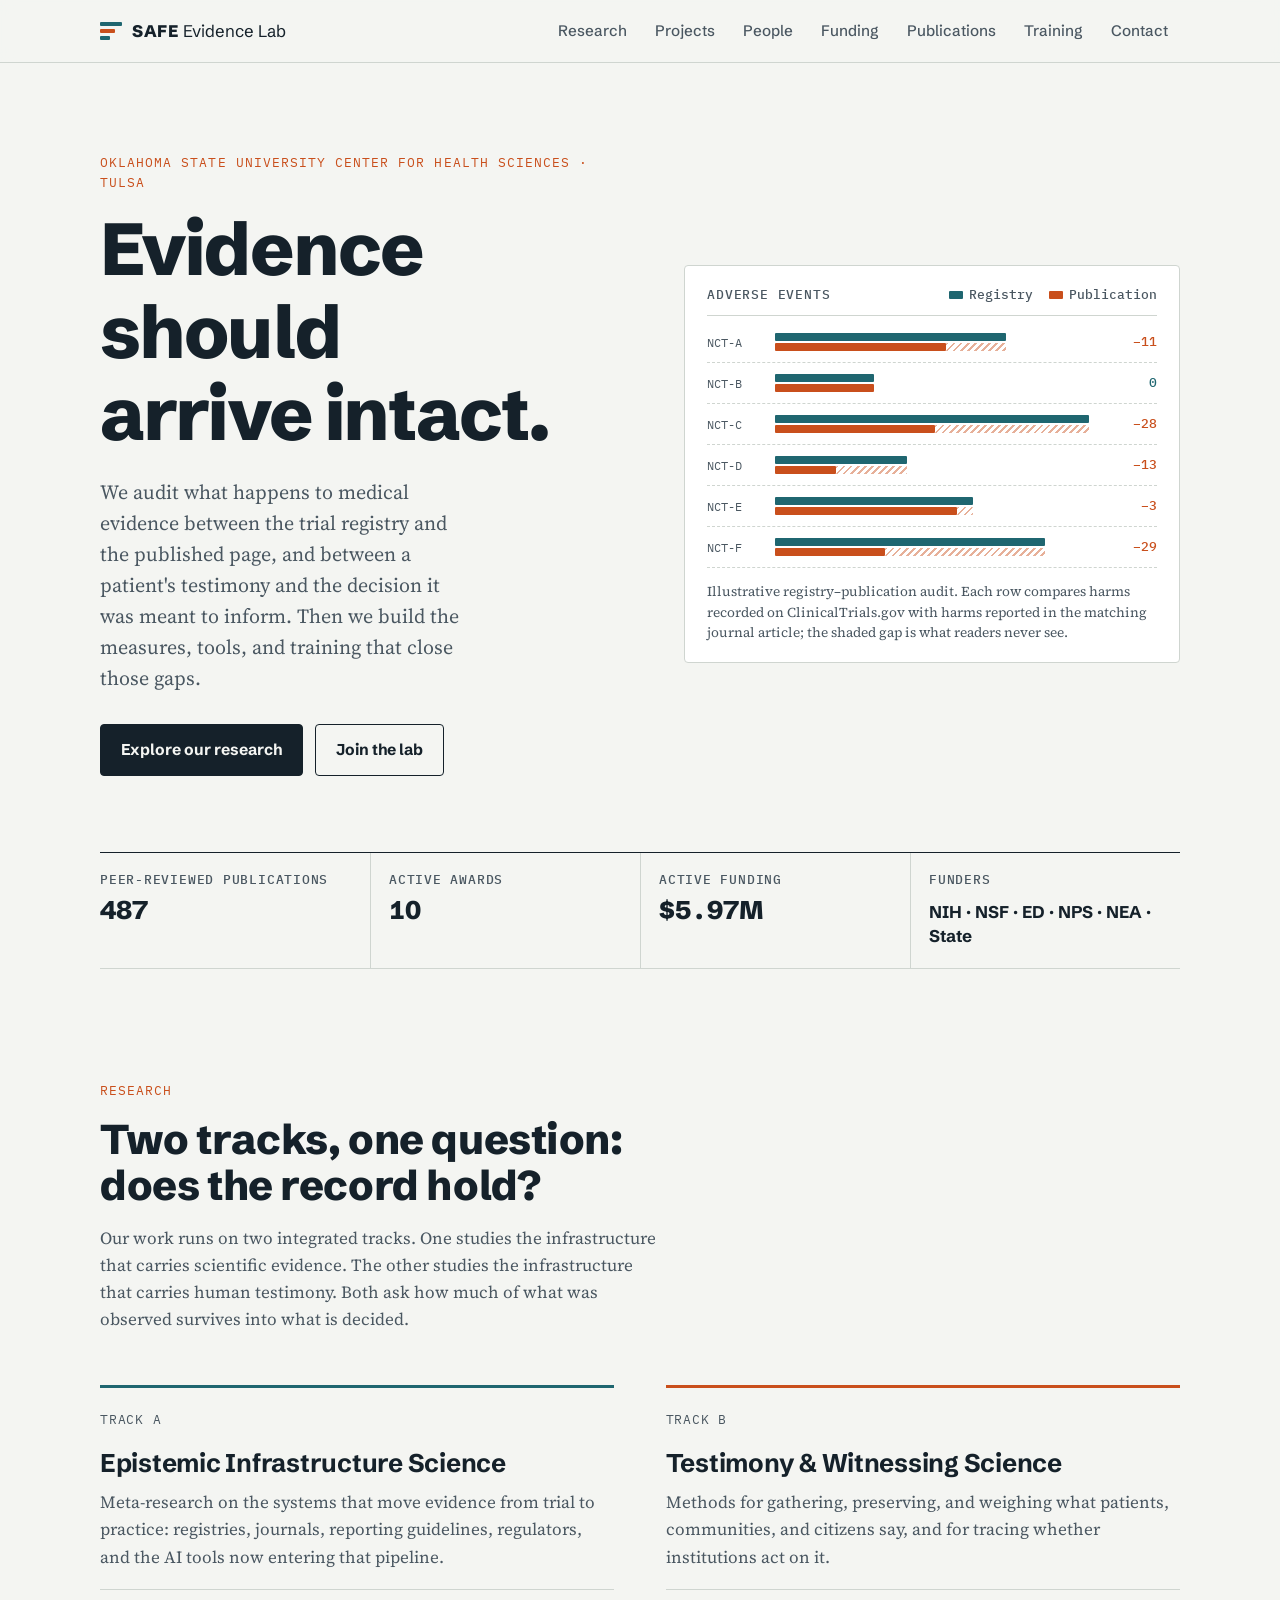
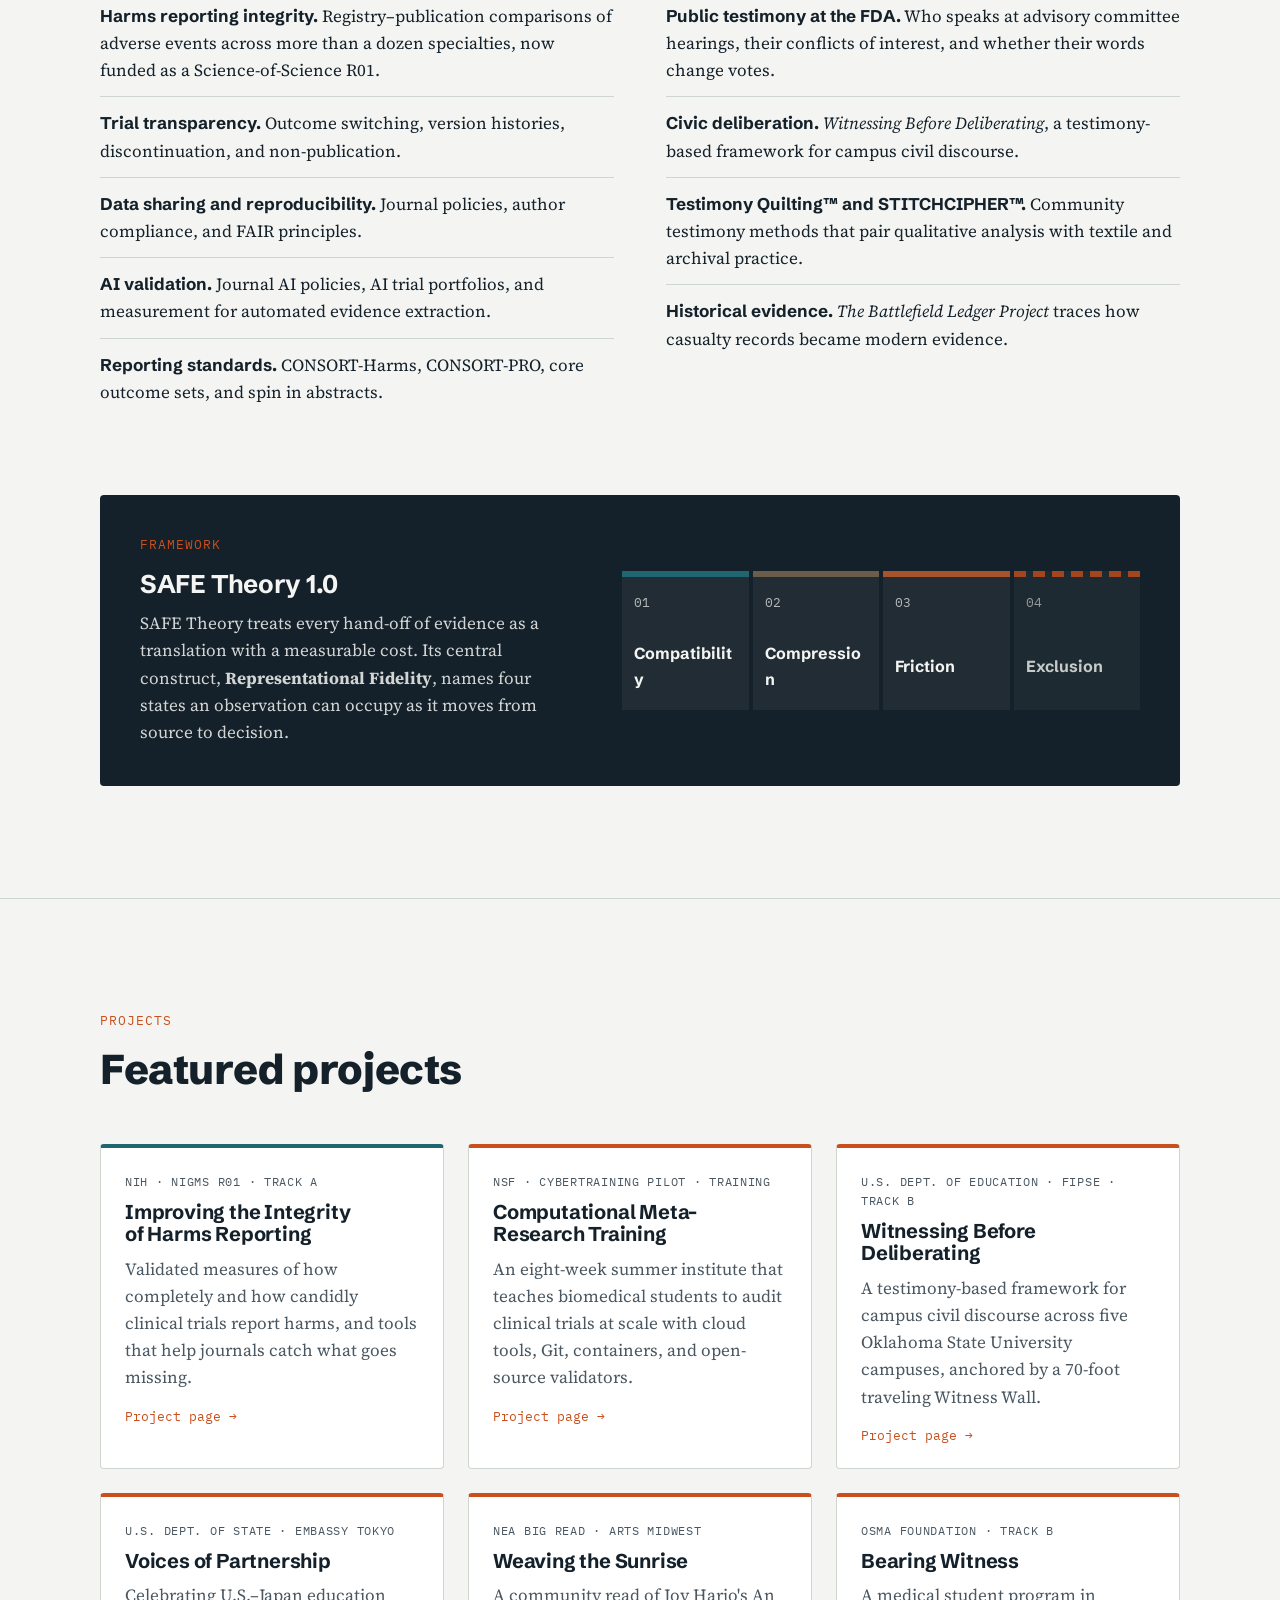
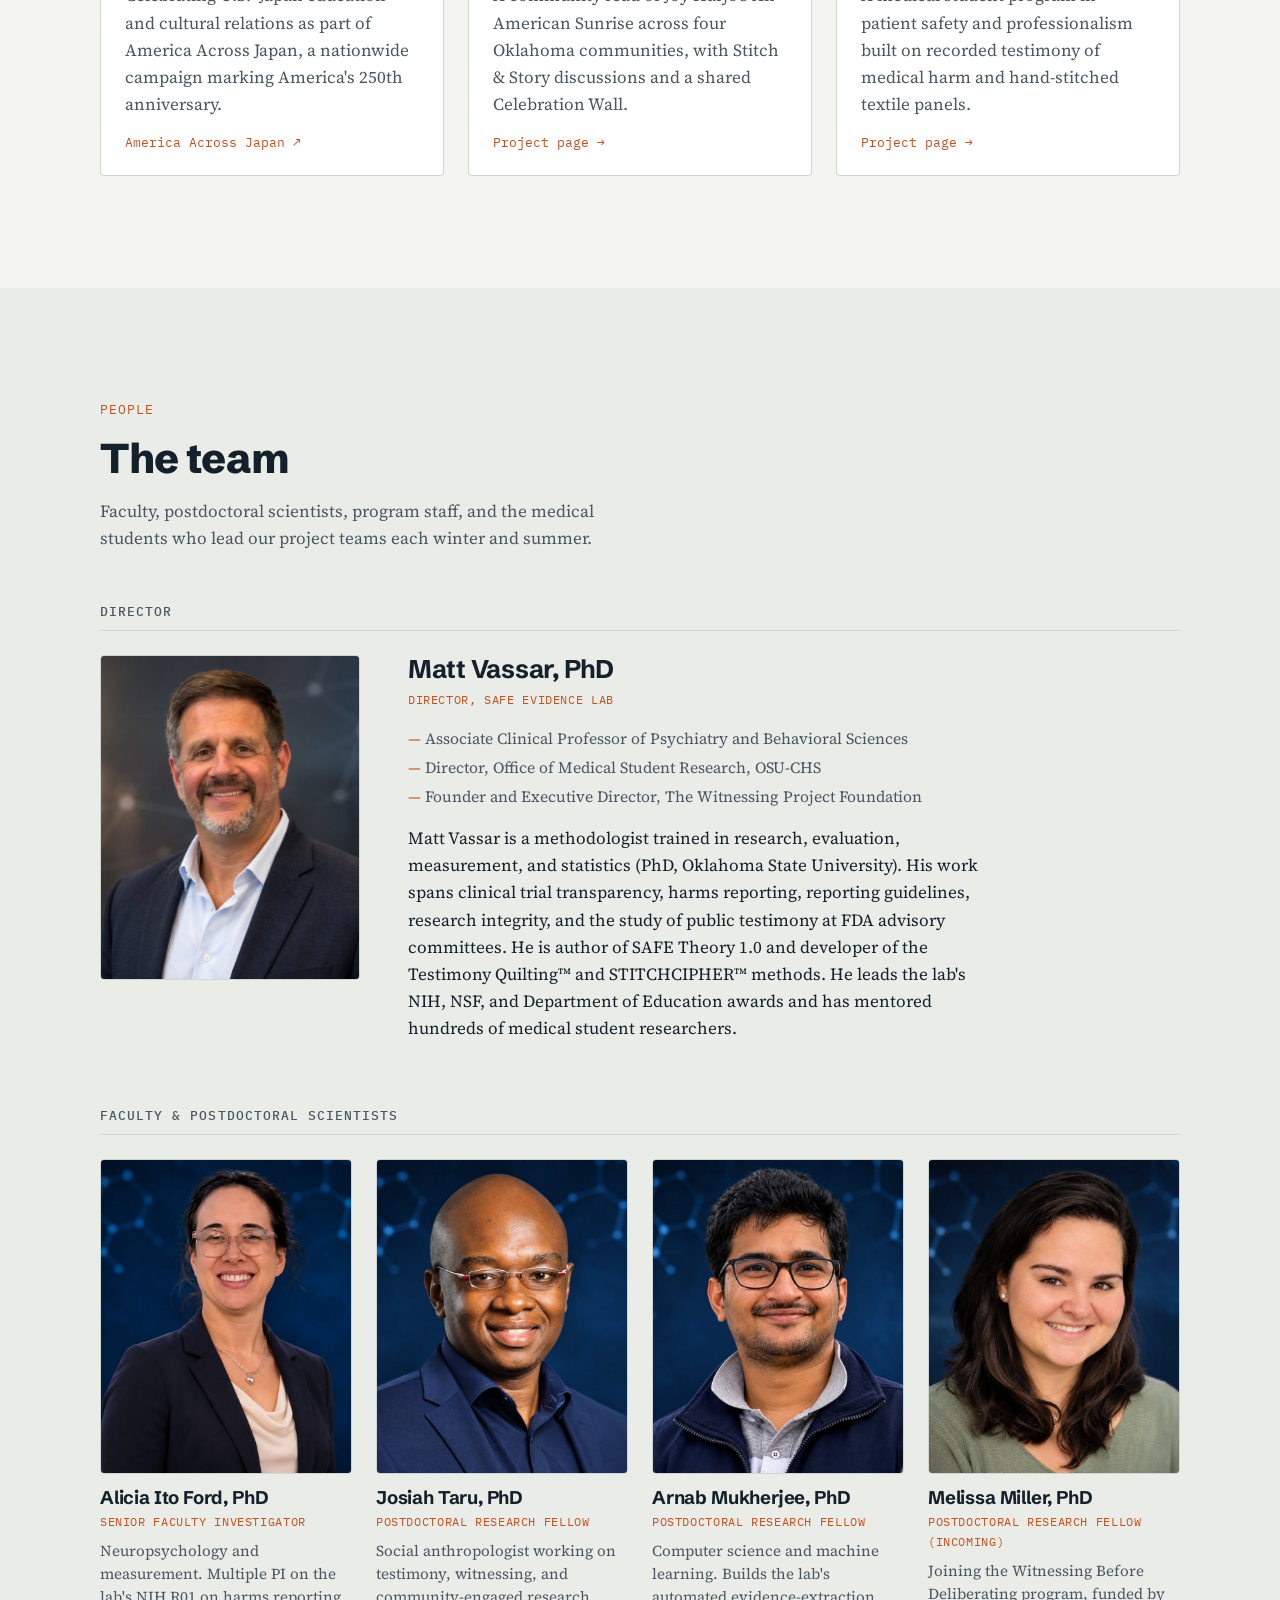
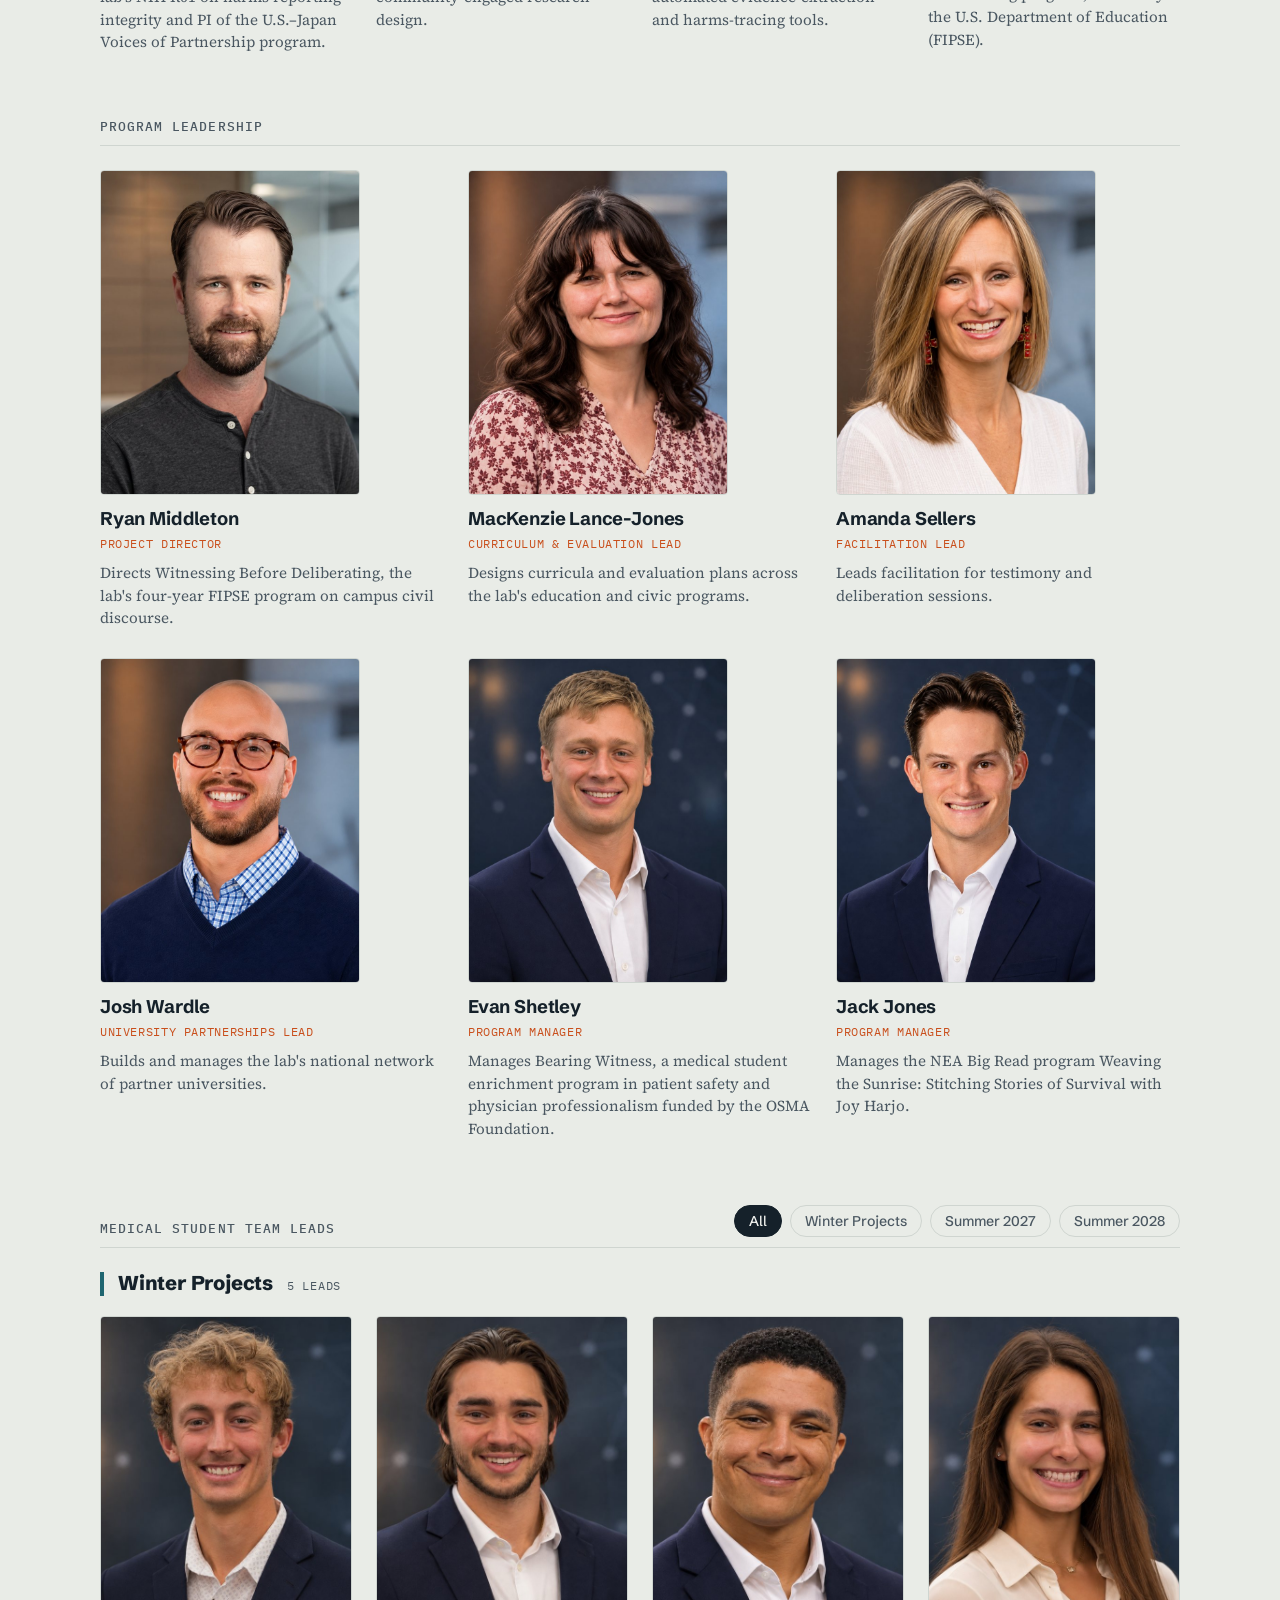
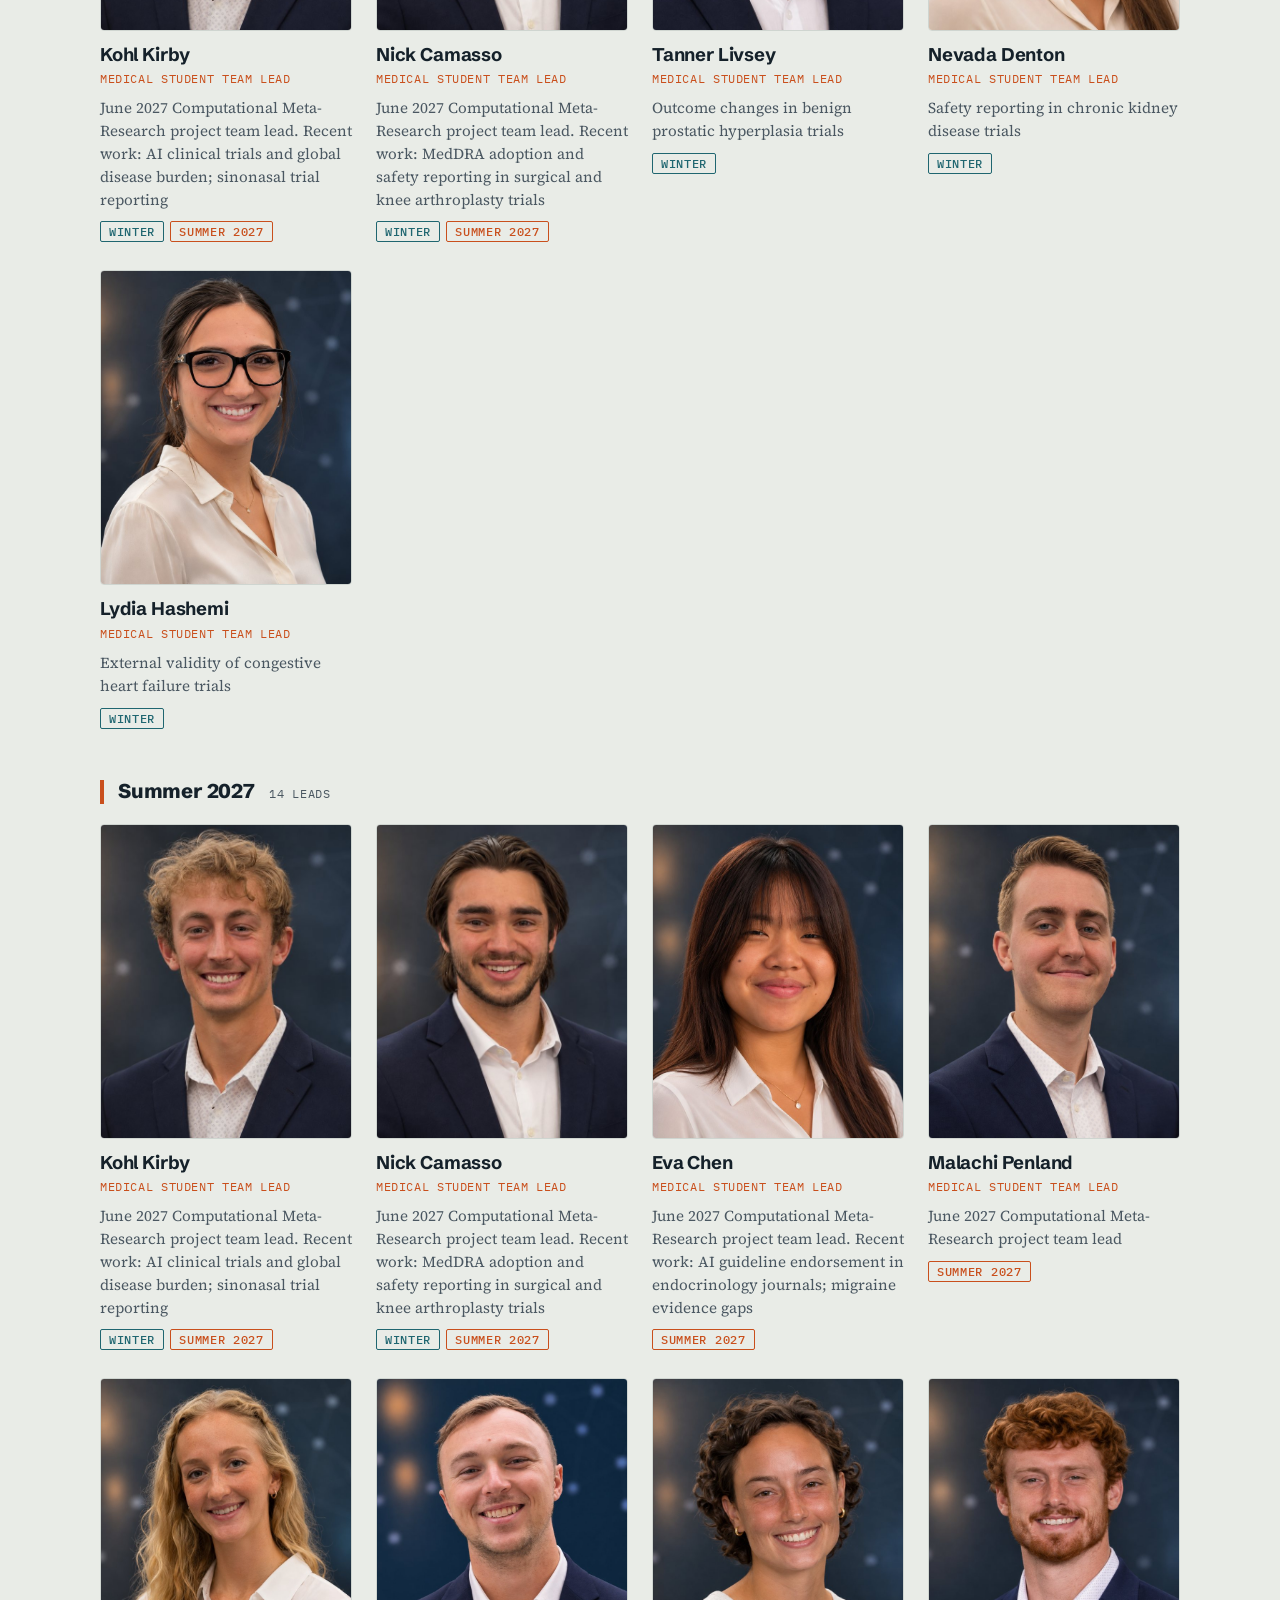
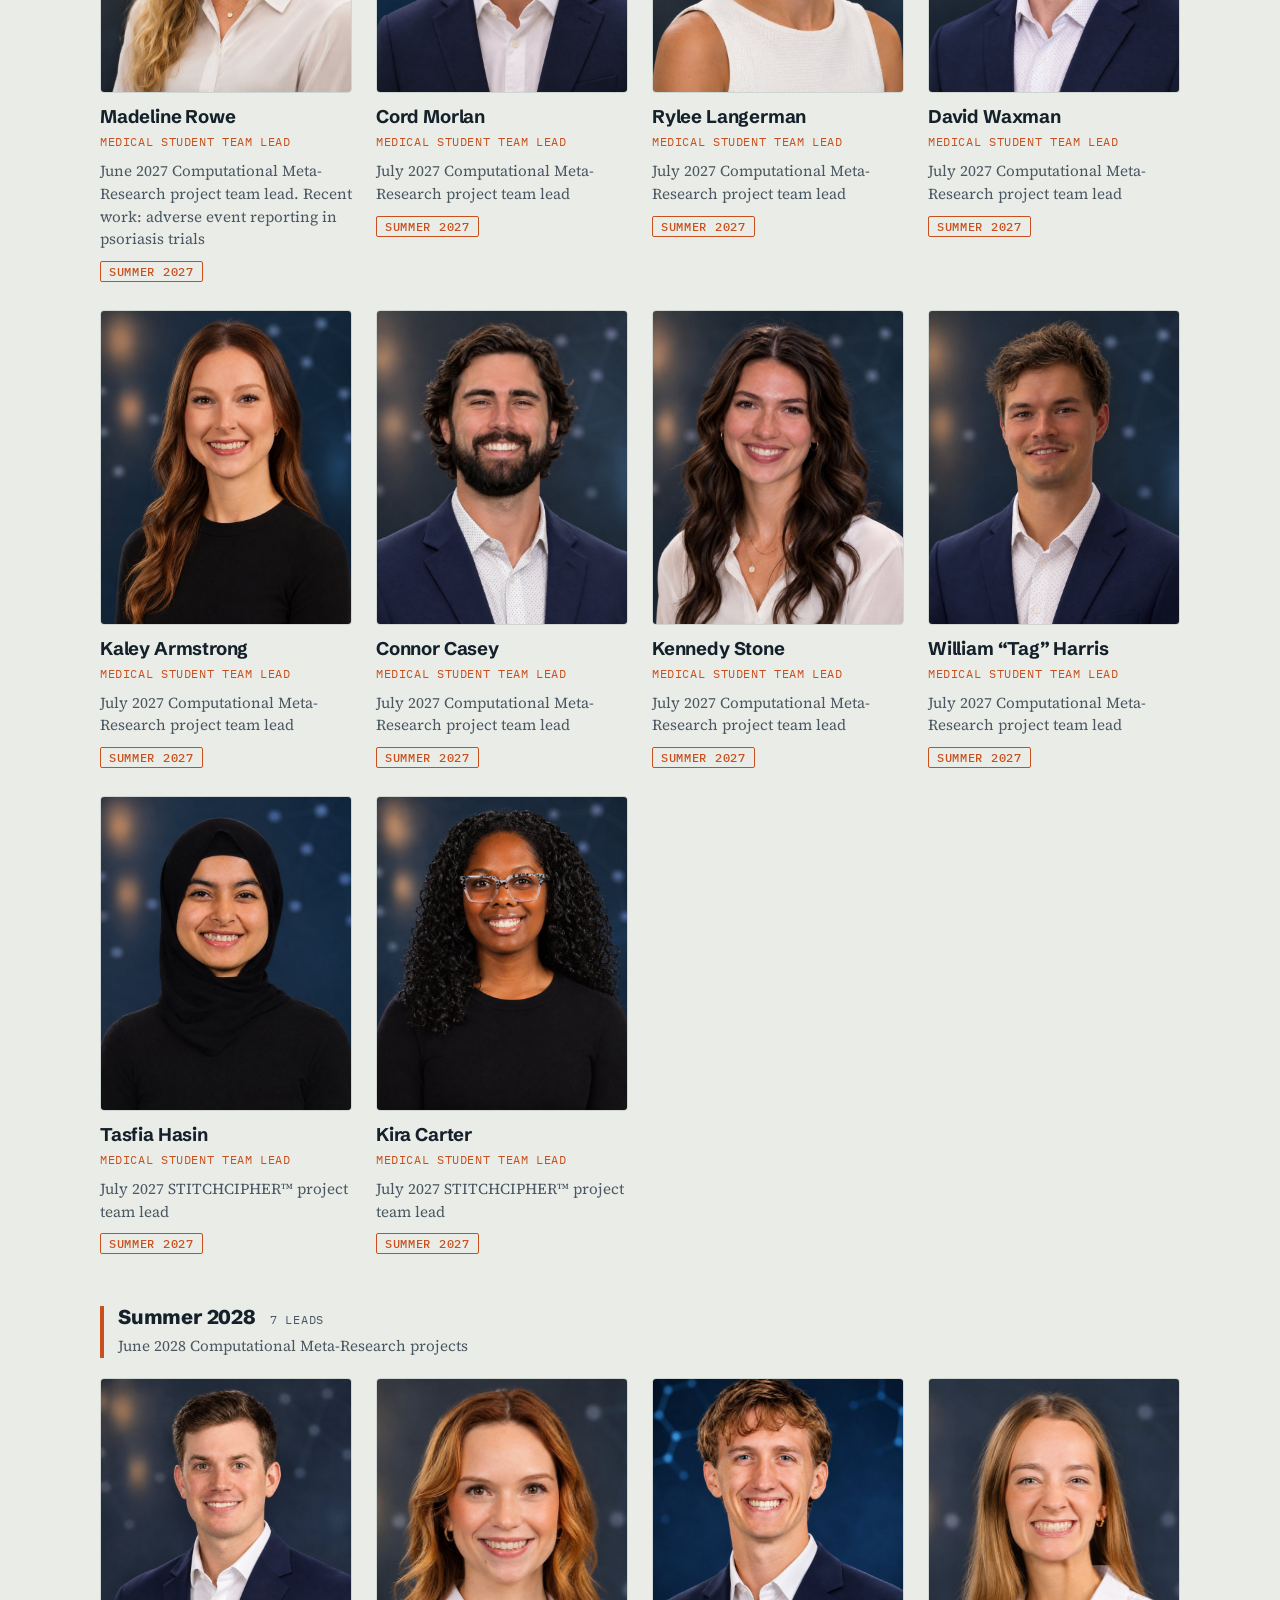
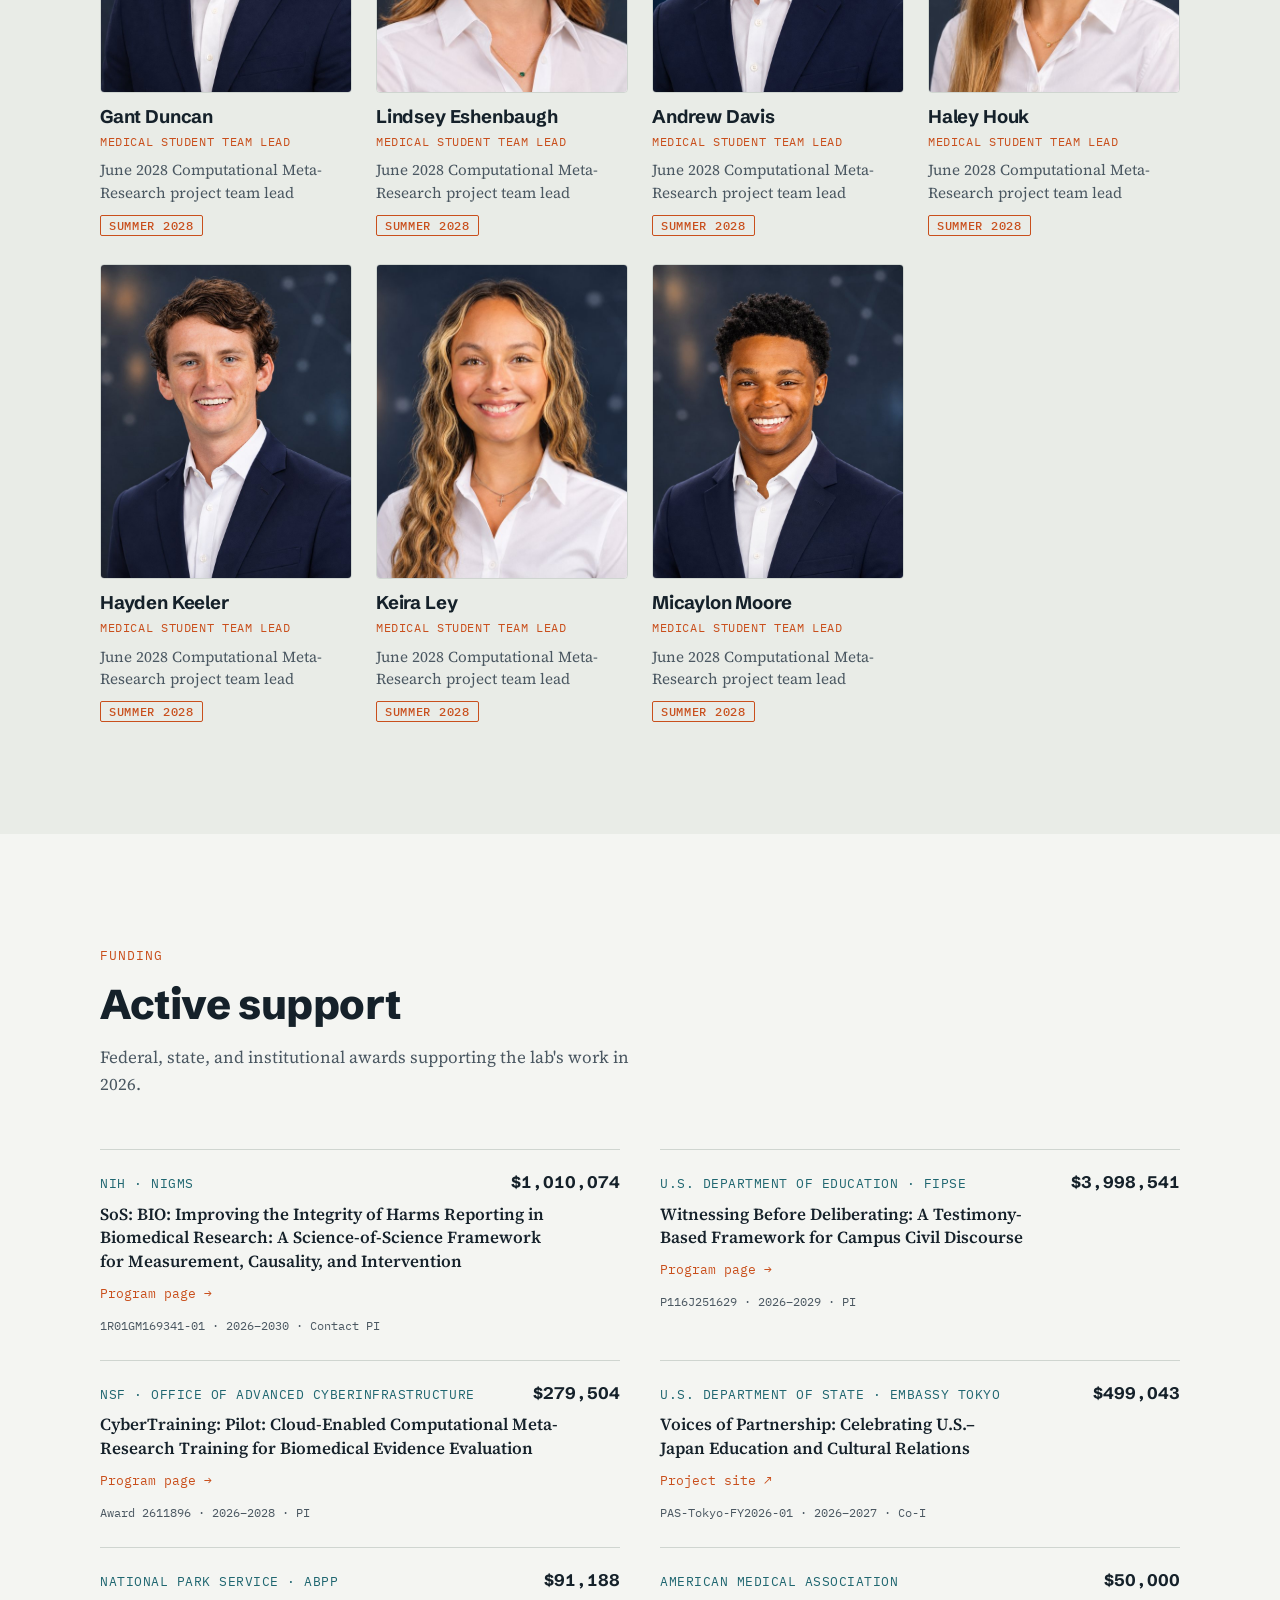
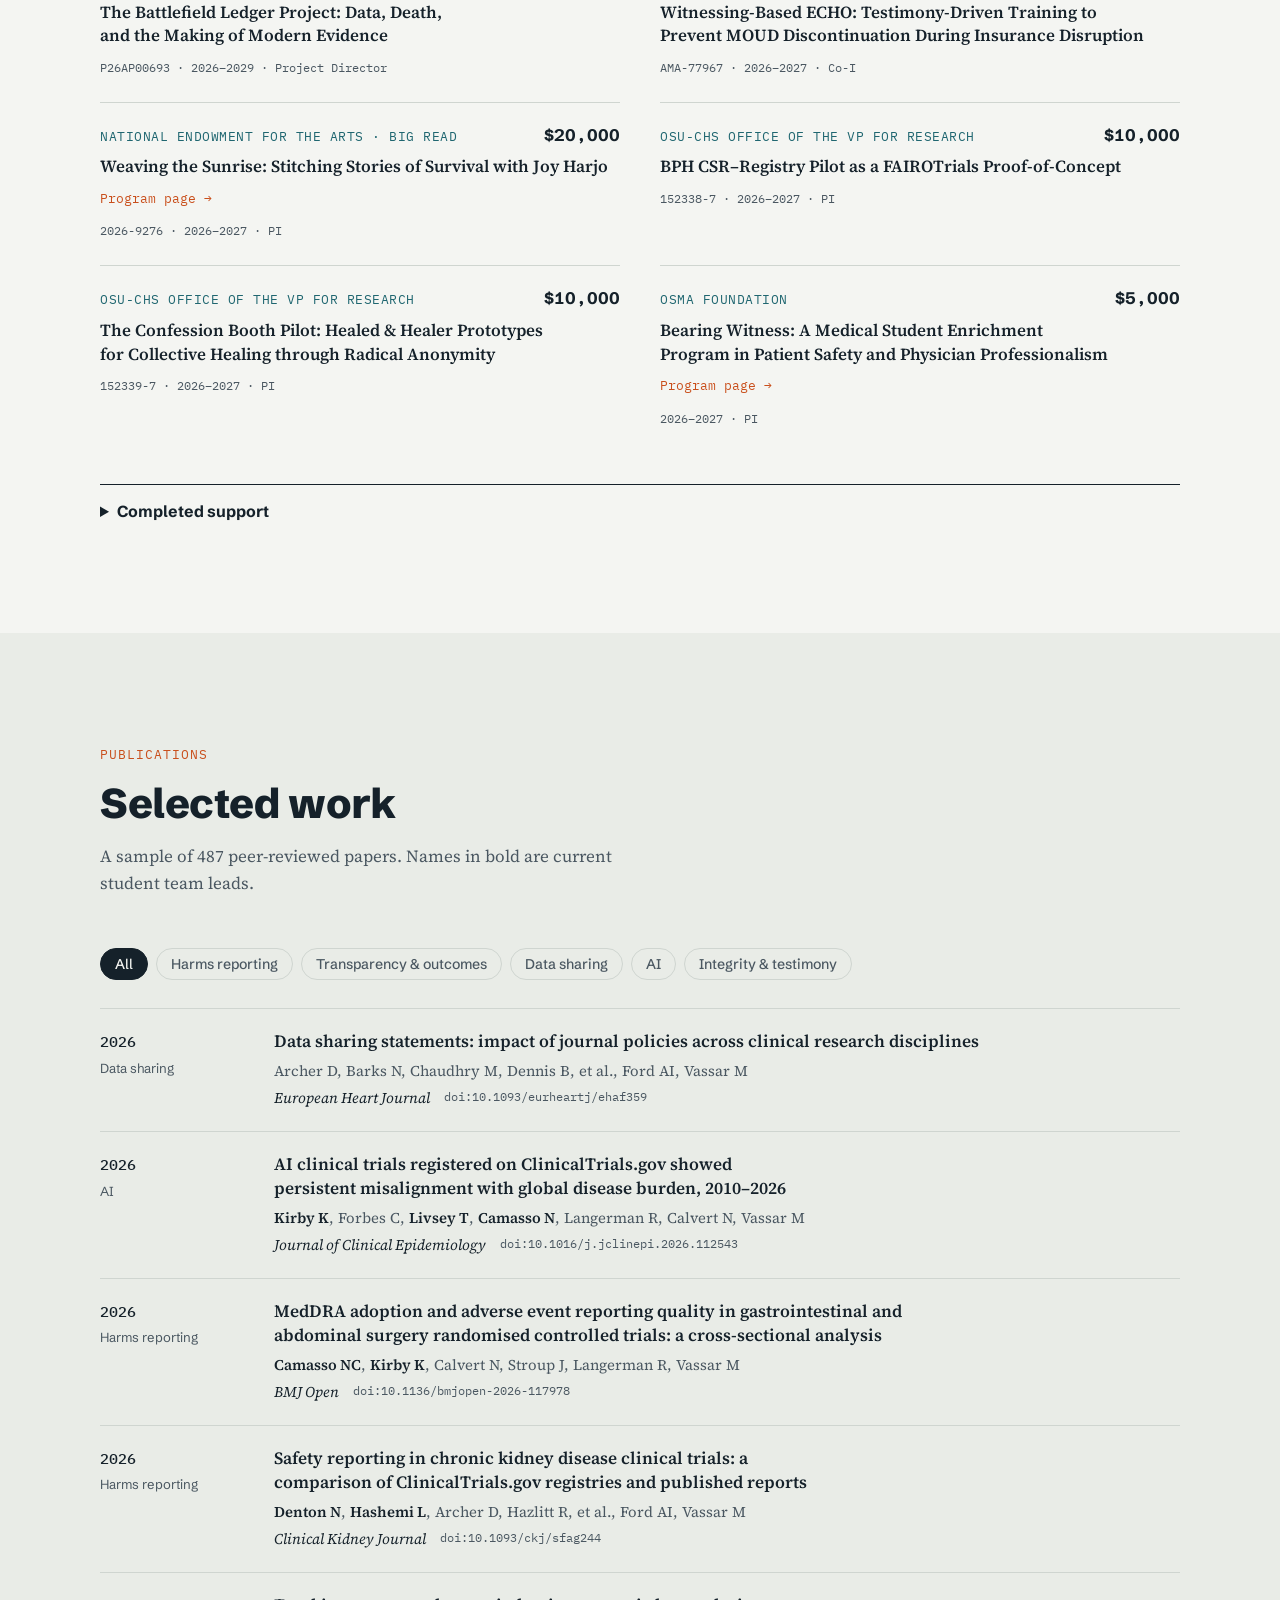
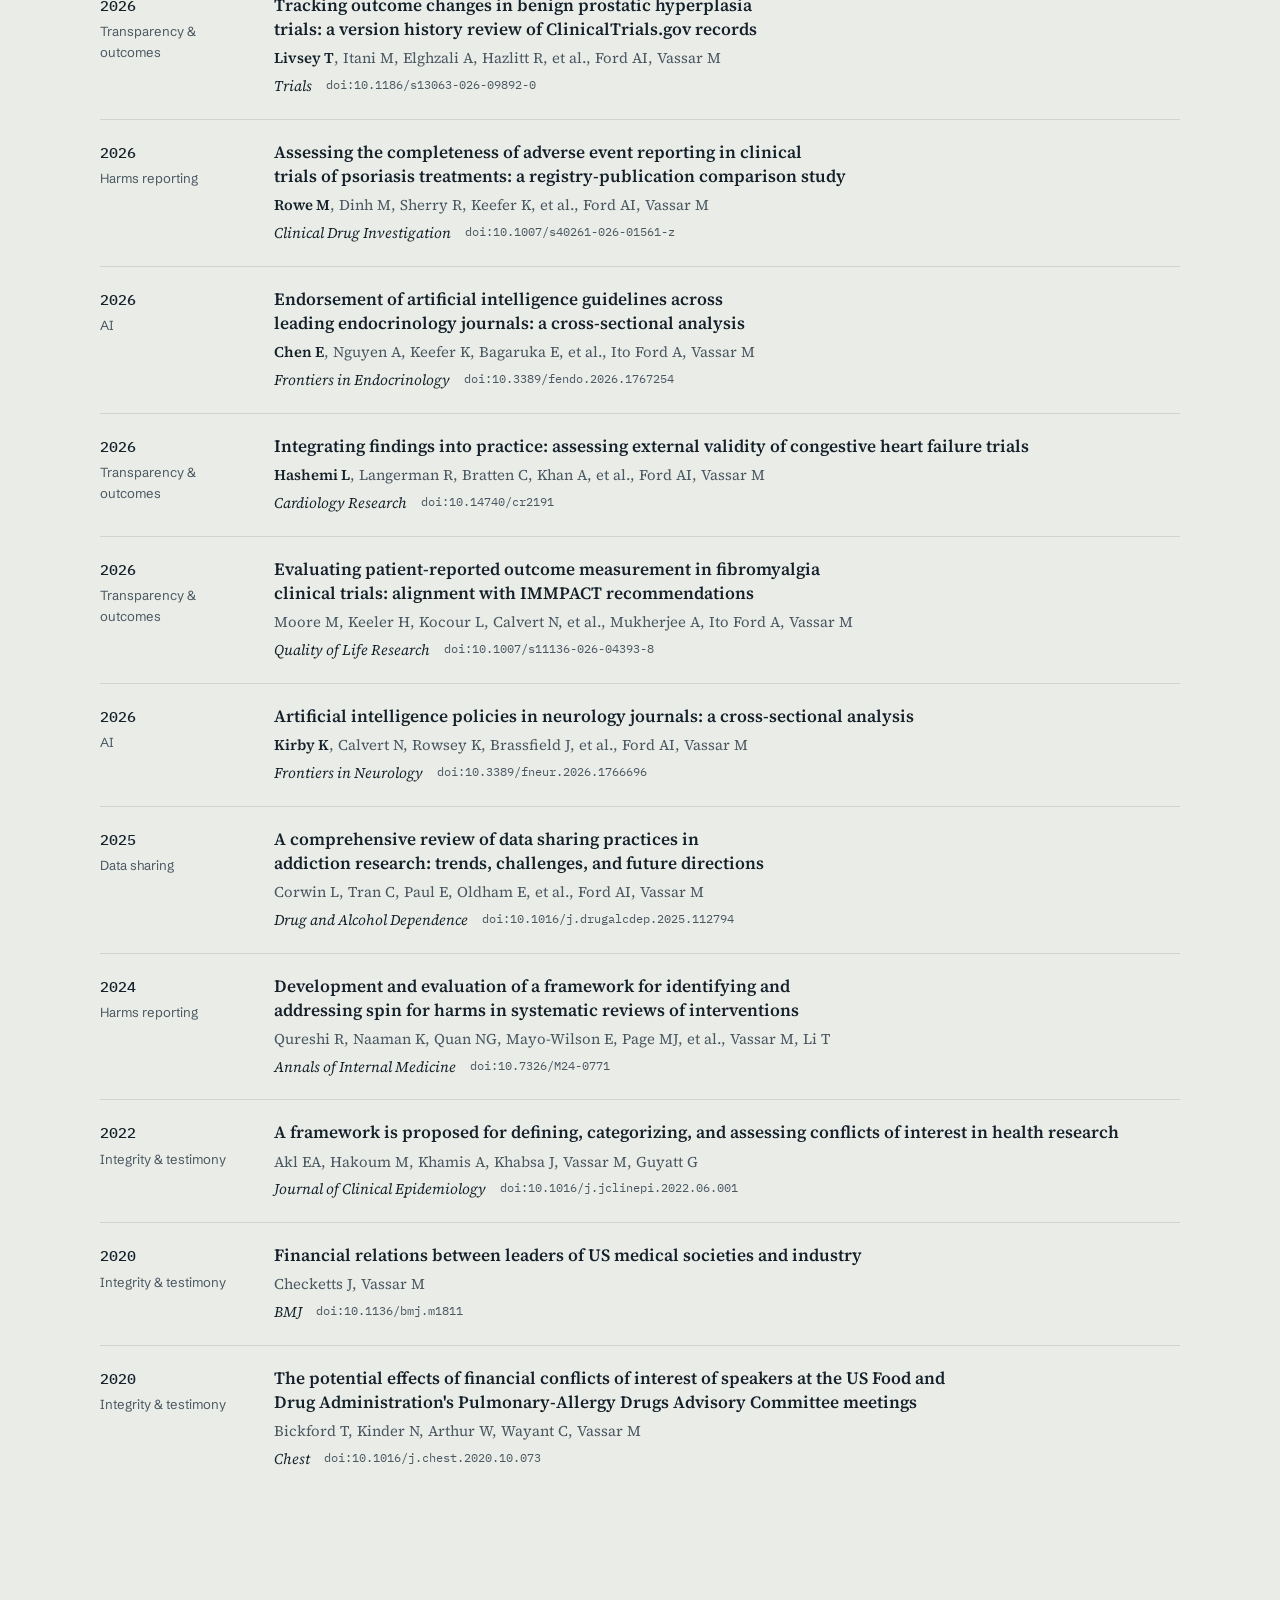
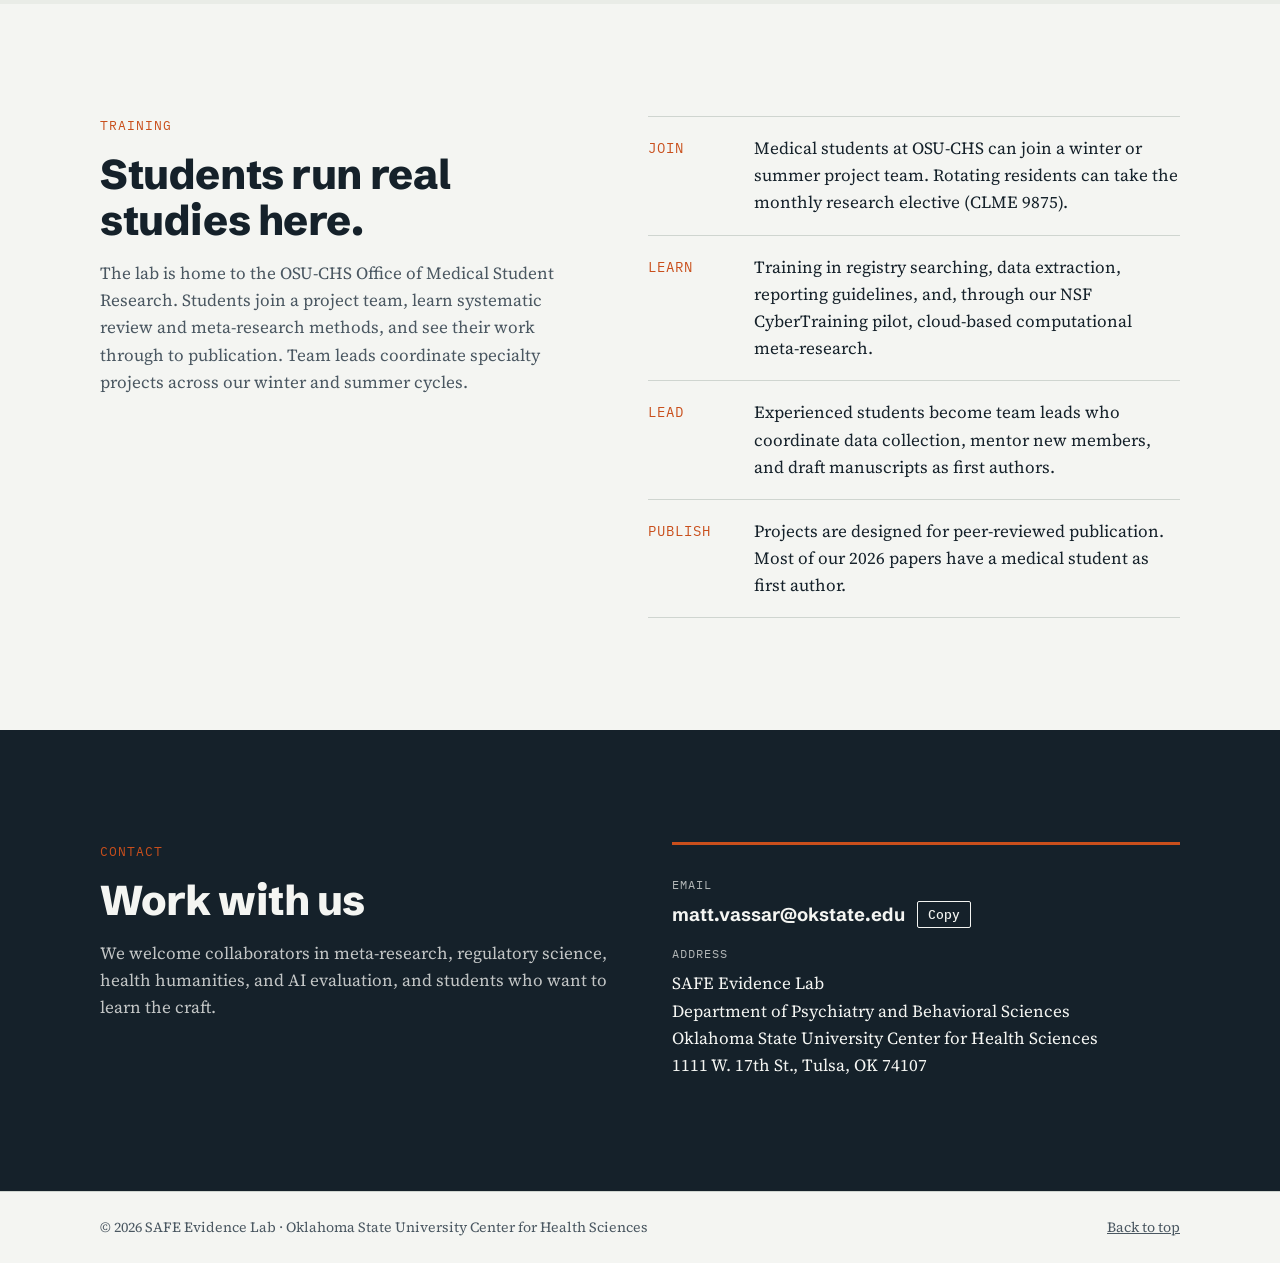
==== commit 406cce6c: "Add NSF CyberTraining project page Co-Authored-By: Claude Opus 5.5 <noreply@anthropic.com> Claude-Se" ====
--- a/index.html
+++ b/index.html
@@ -137,6 +137,12 @@
           <p>Validated measures of how completely and how candidly clinical trials report harms, and tools that help journals catch what goes missing.</p>
           <span class="project-go mono">Project page →</span>
         </a>
+        <a class="project-card" href="cybertraining.html">
+          <p class="project-tag mono">NSF · CyberTraining Pilot · Training</p>
+          <h3>Computational Meta-Research Training</h3>
+          <p>An eight-week summer institute that teaches biomedical students to audit clinical trials at scale with cloud tools, Git, containers, and open-source validators.</p>
+          <span class="project-go mono">Project page →</span>
+        </a>
         <a class="project-card" href="witnessing-before-deliberating.html">
           <p class="project-tag mono">U.S. Dept. of Education · FIPSE · Track B</p>
           <h3>Witnessing Before Deliberating</h3>
--- a/assets/style.css
+++ b/assets/style.css
@@ -513,3 +513,8 @@
 
 .projects-band { border-top: 1px solid var(--rule); }
 .deliv-facts > div:last-child dd { font: 800 var(--step-2) var(--display); padding-top: 0; }
+
+/* CyberTraining page */
+.skill-list { row-gap: 32px; }
+.validator-head { margin: 0 0 8px; }
+.repo-btn { margin-top: 20px; display: inline-block; }
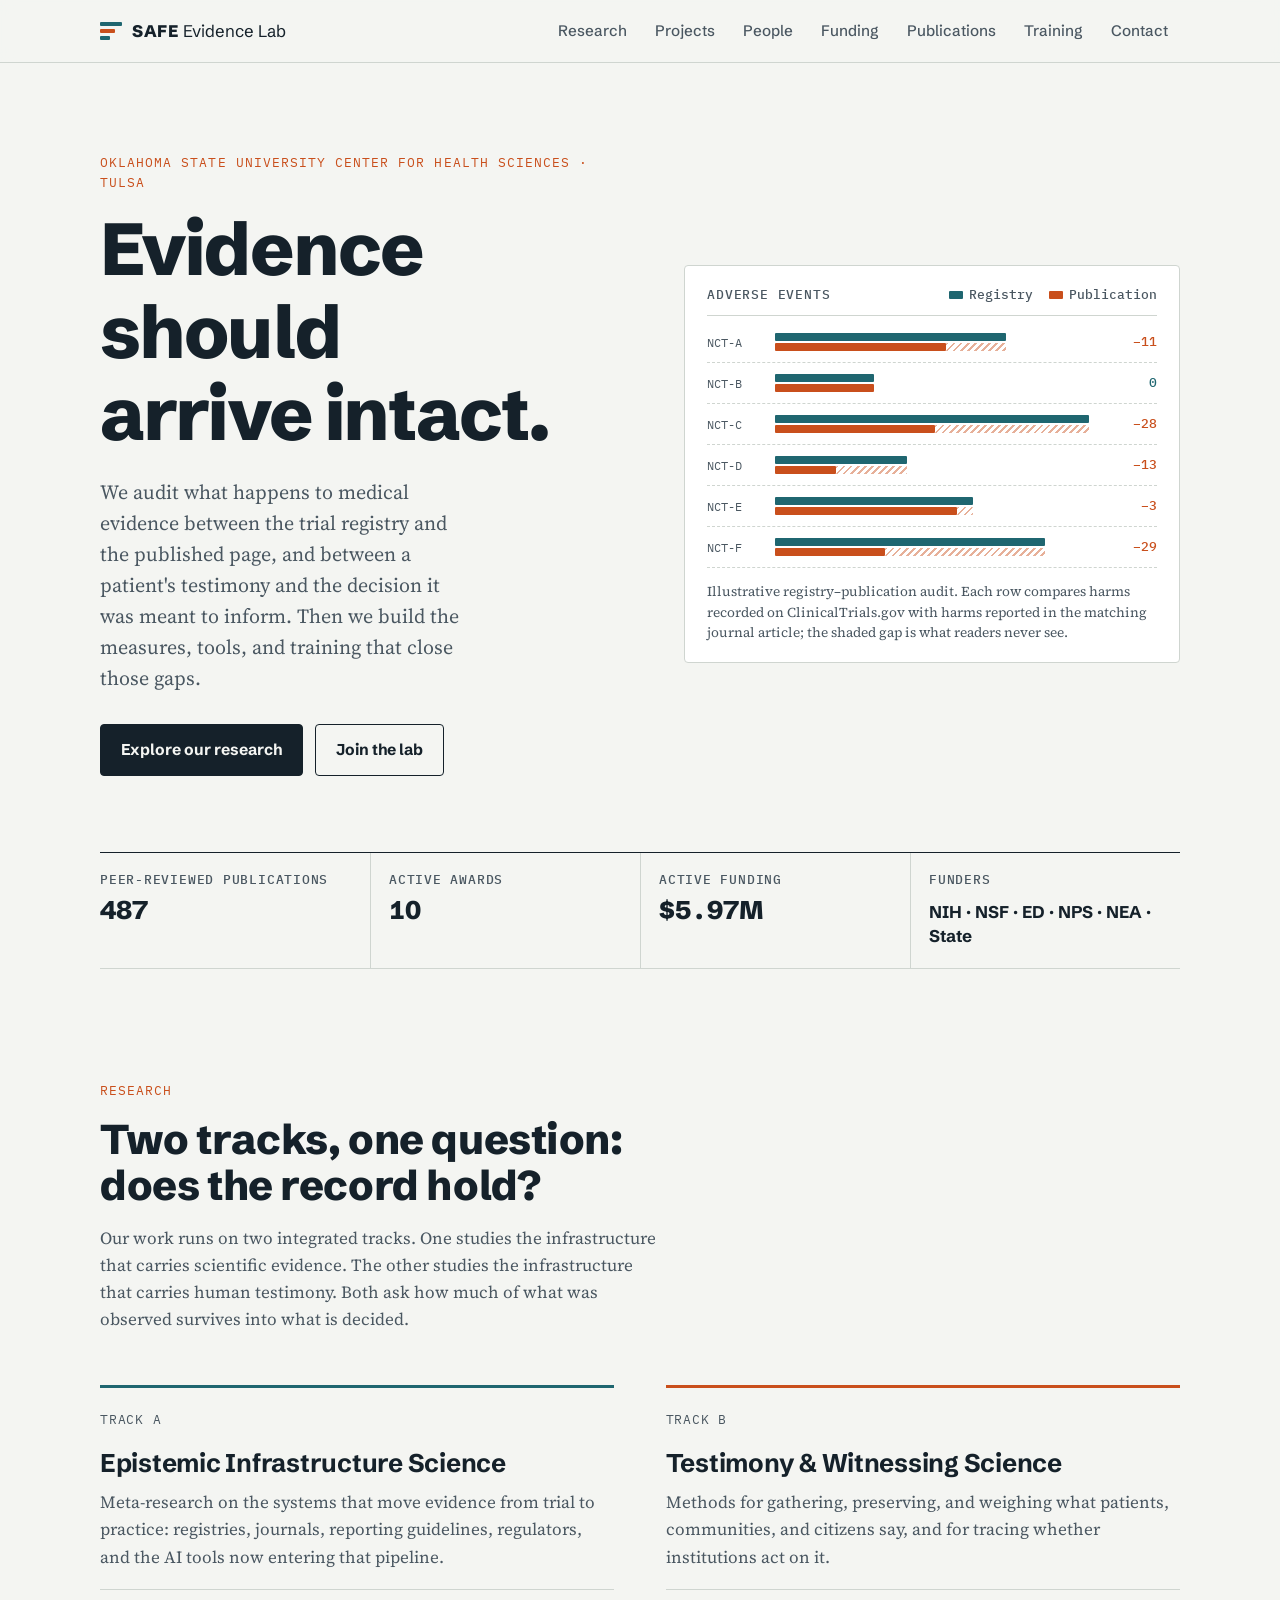
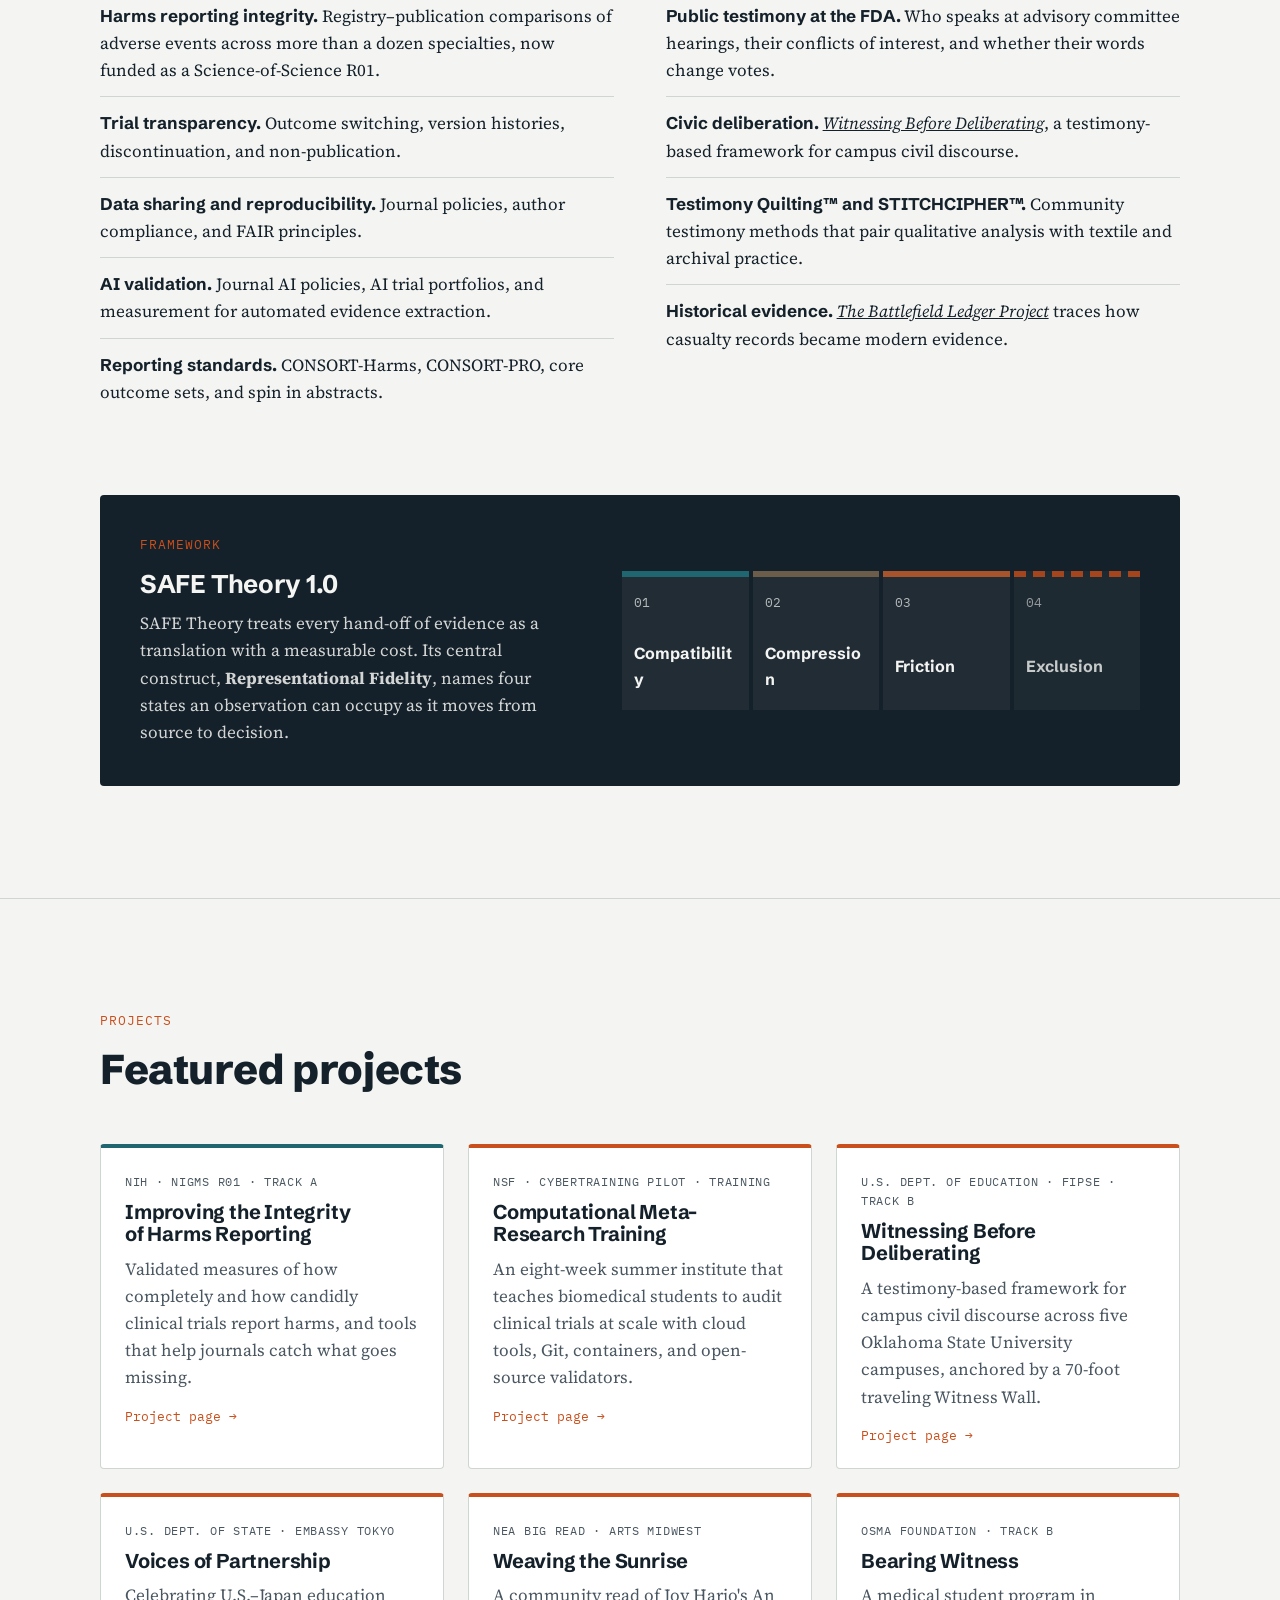
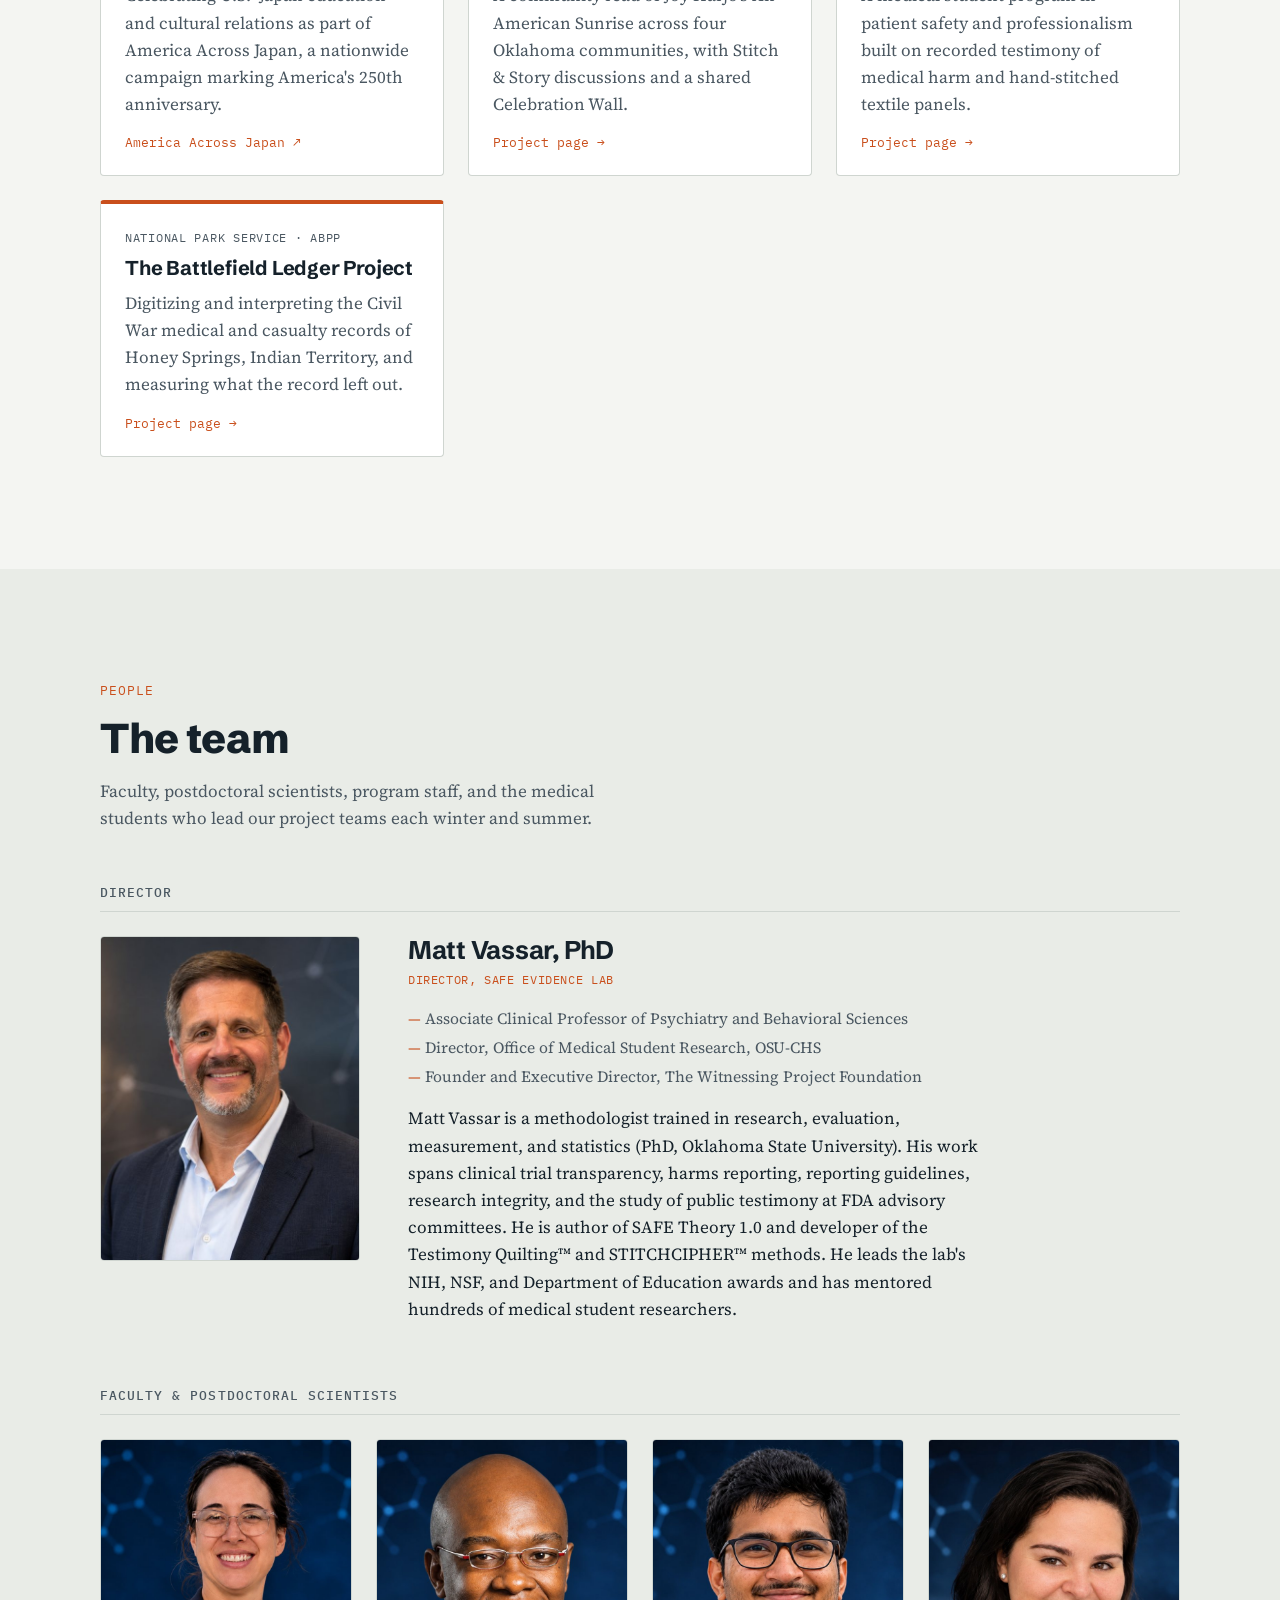
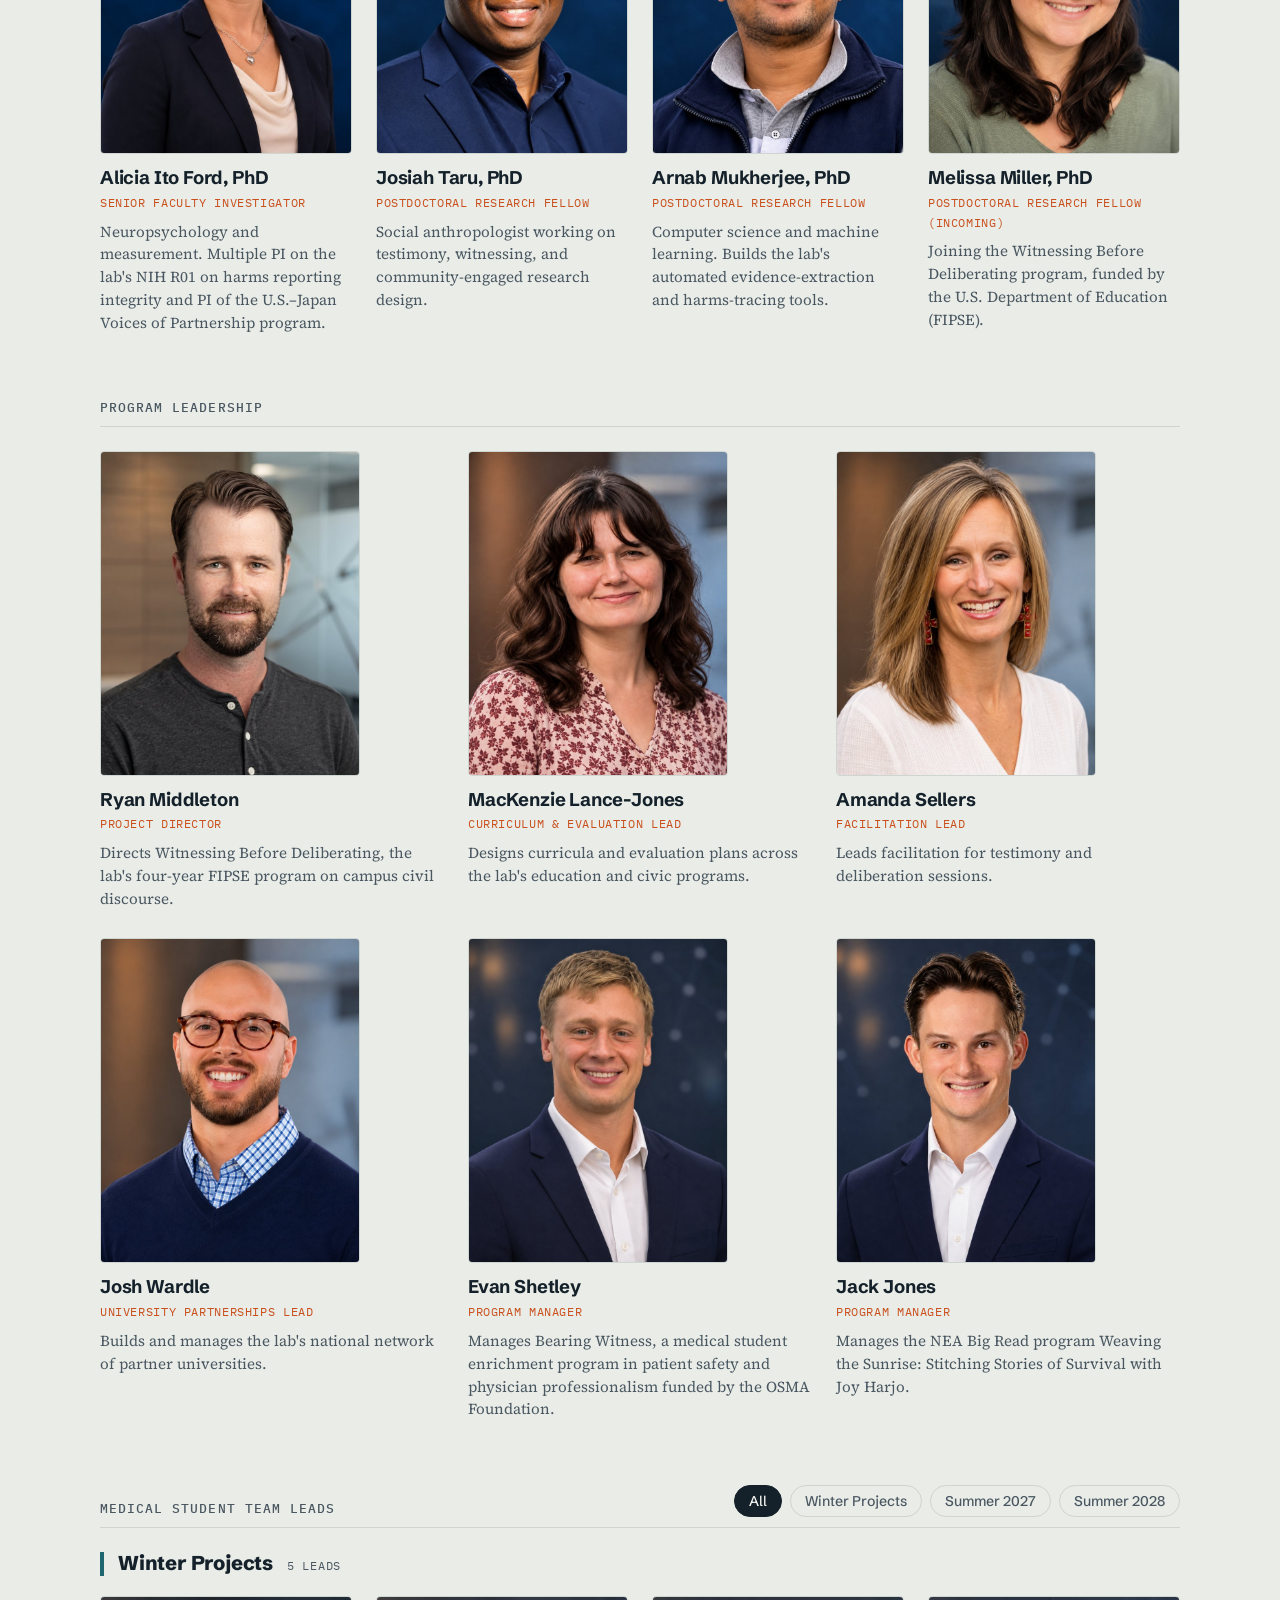
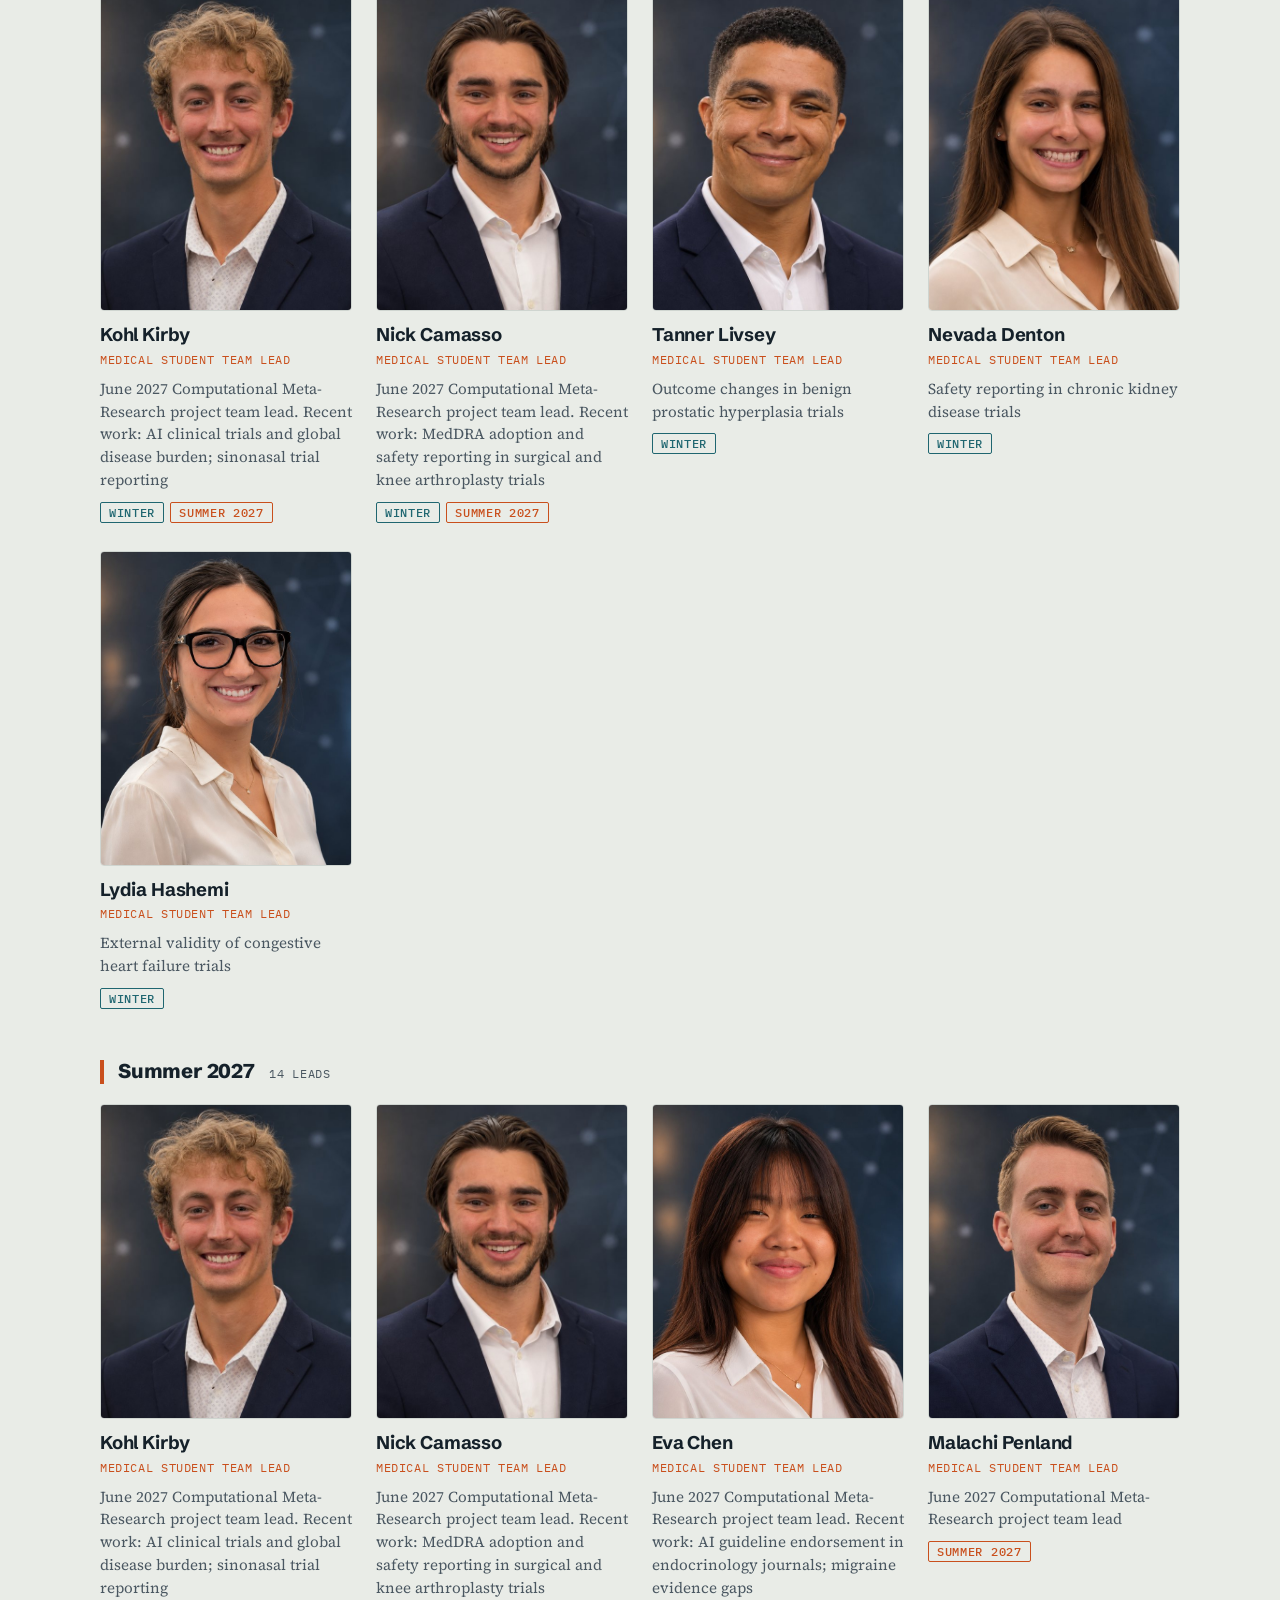
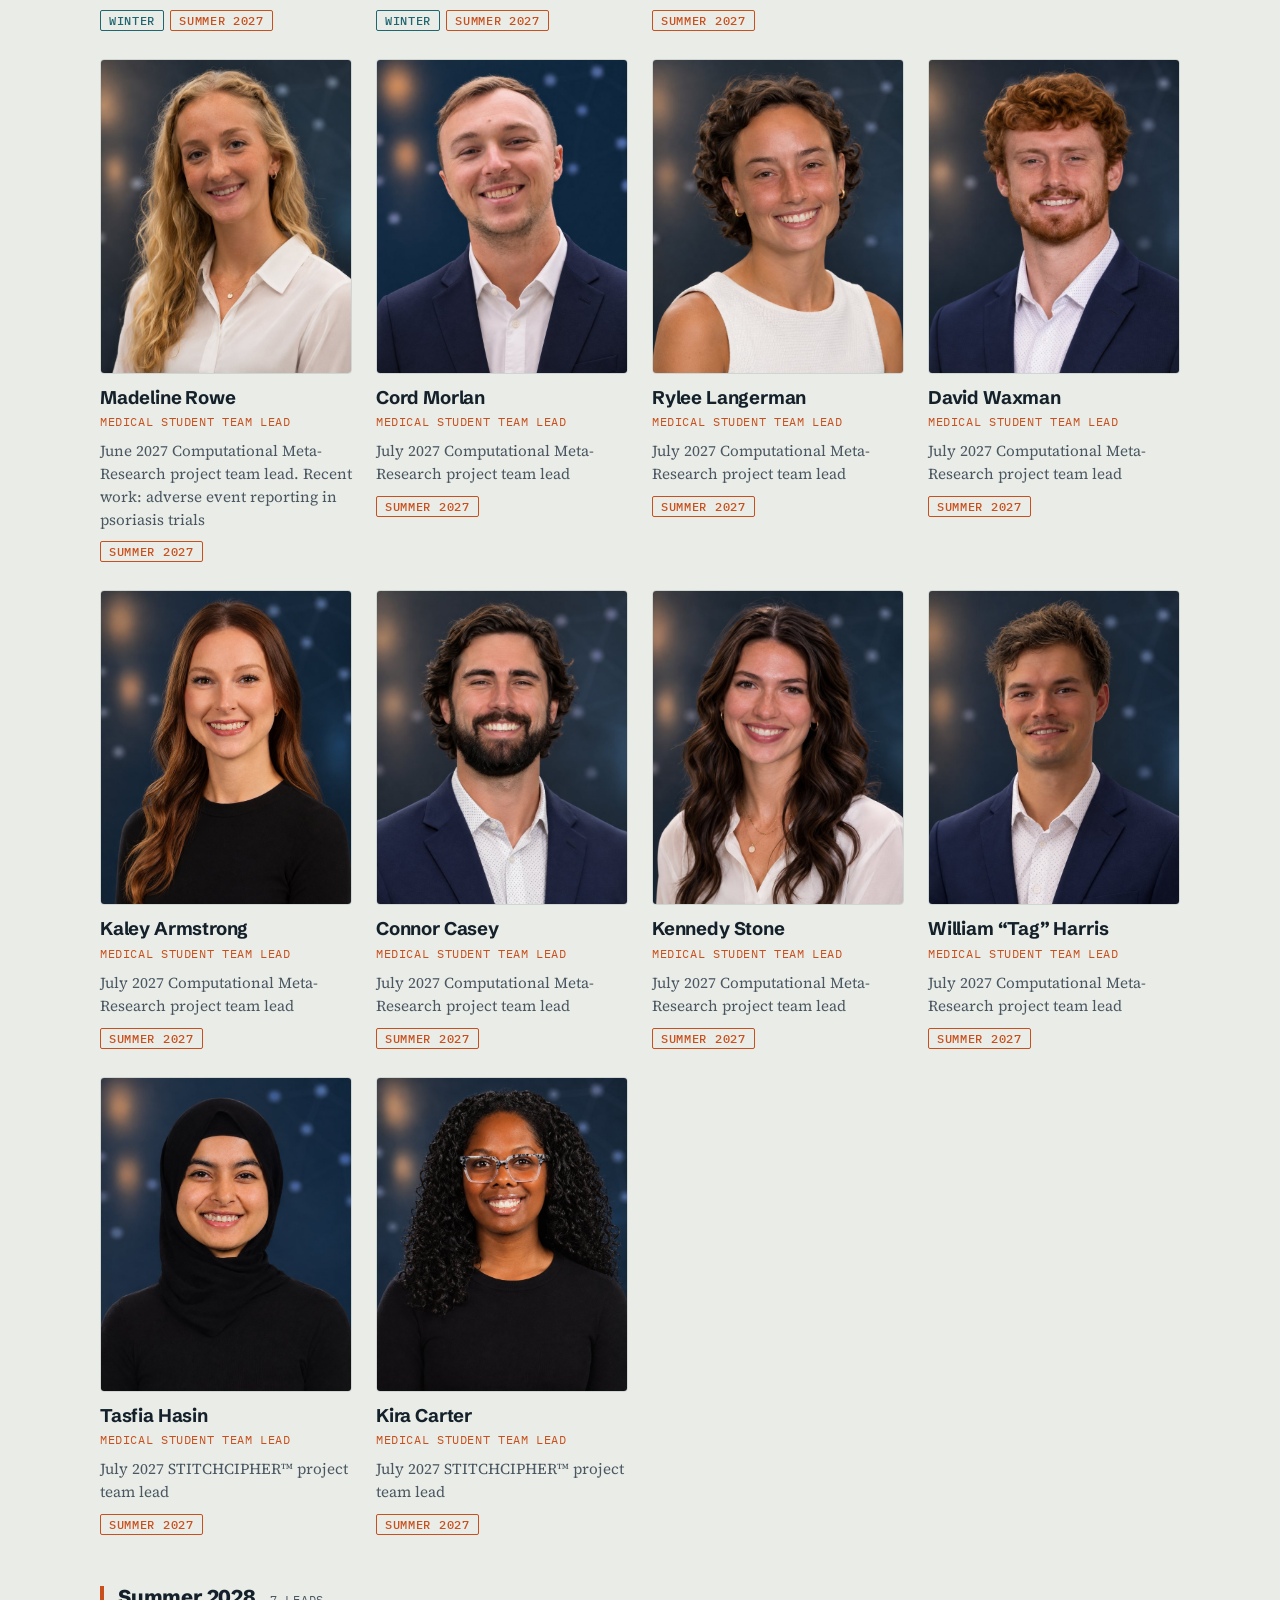
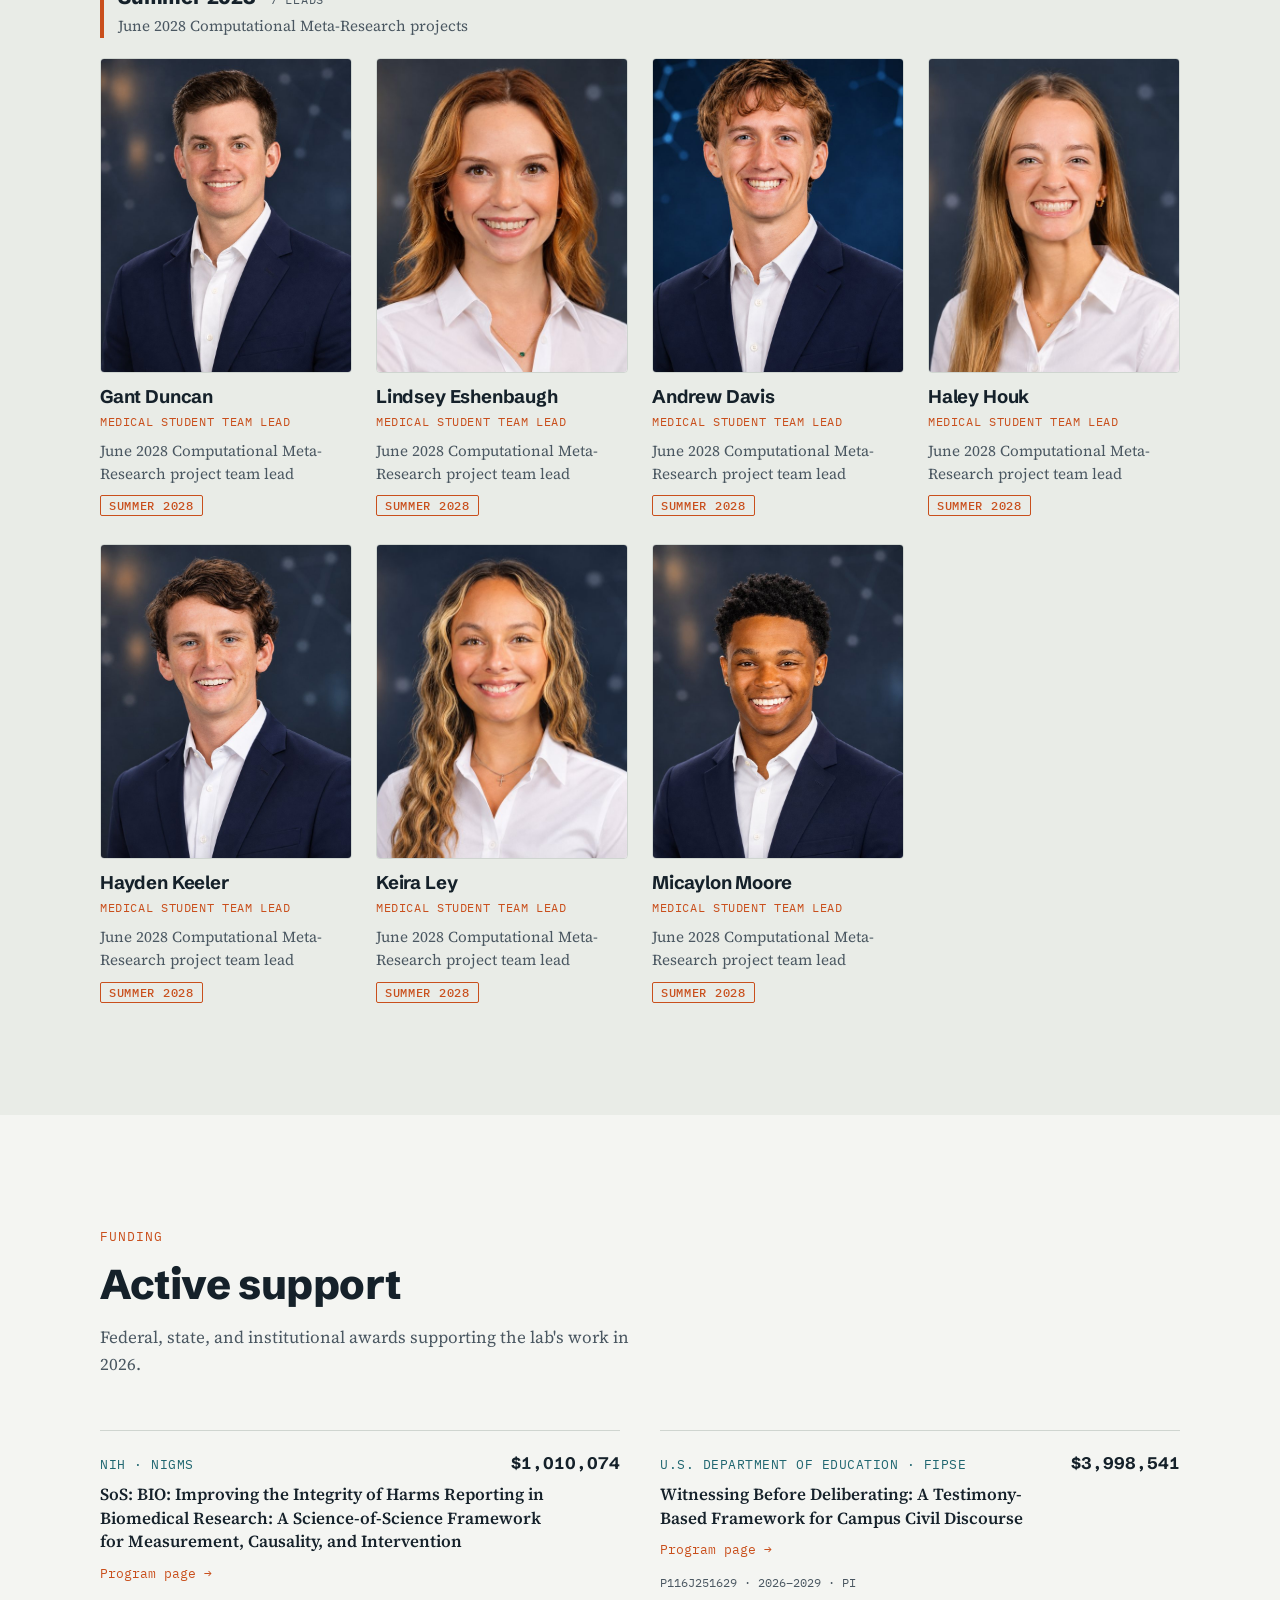
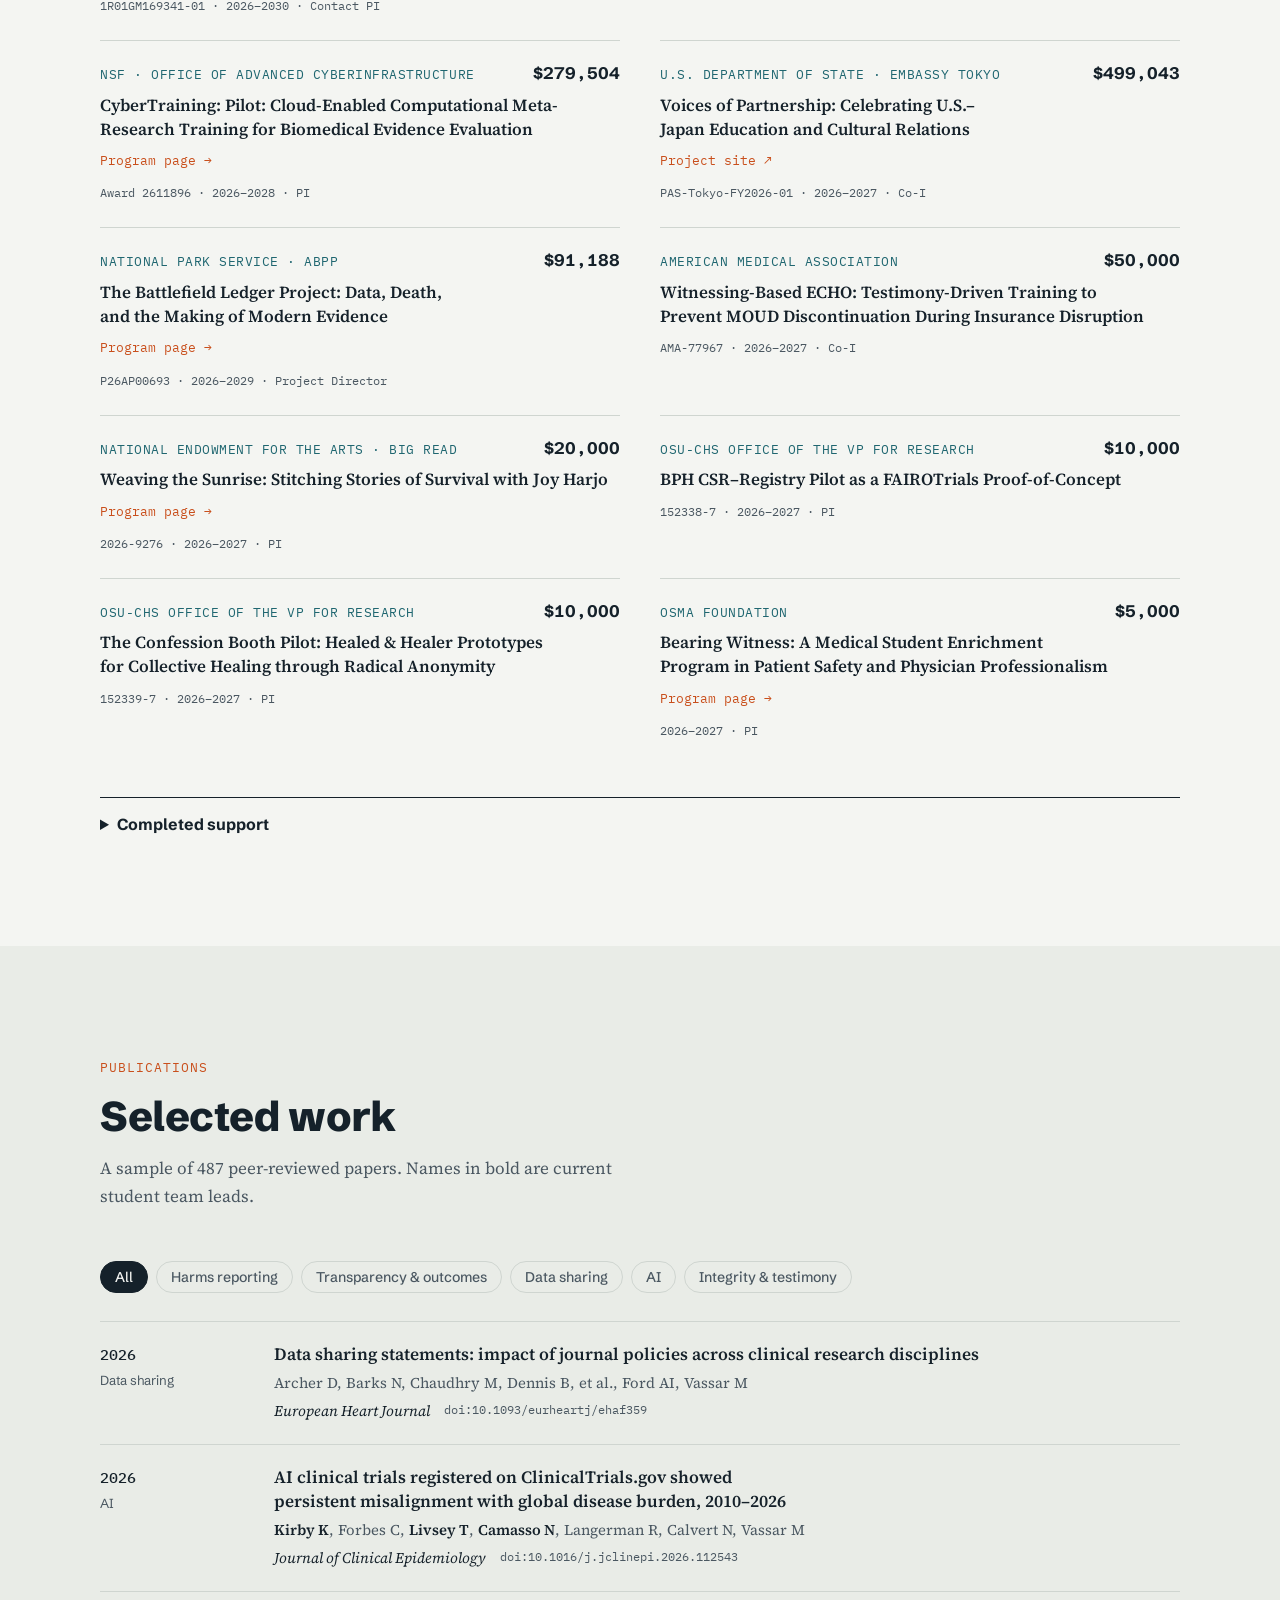
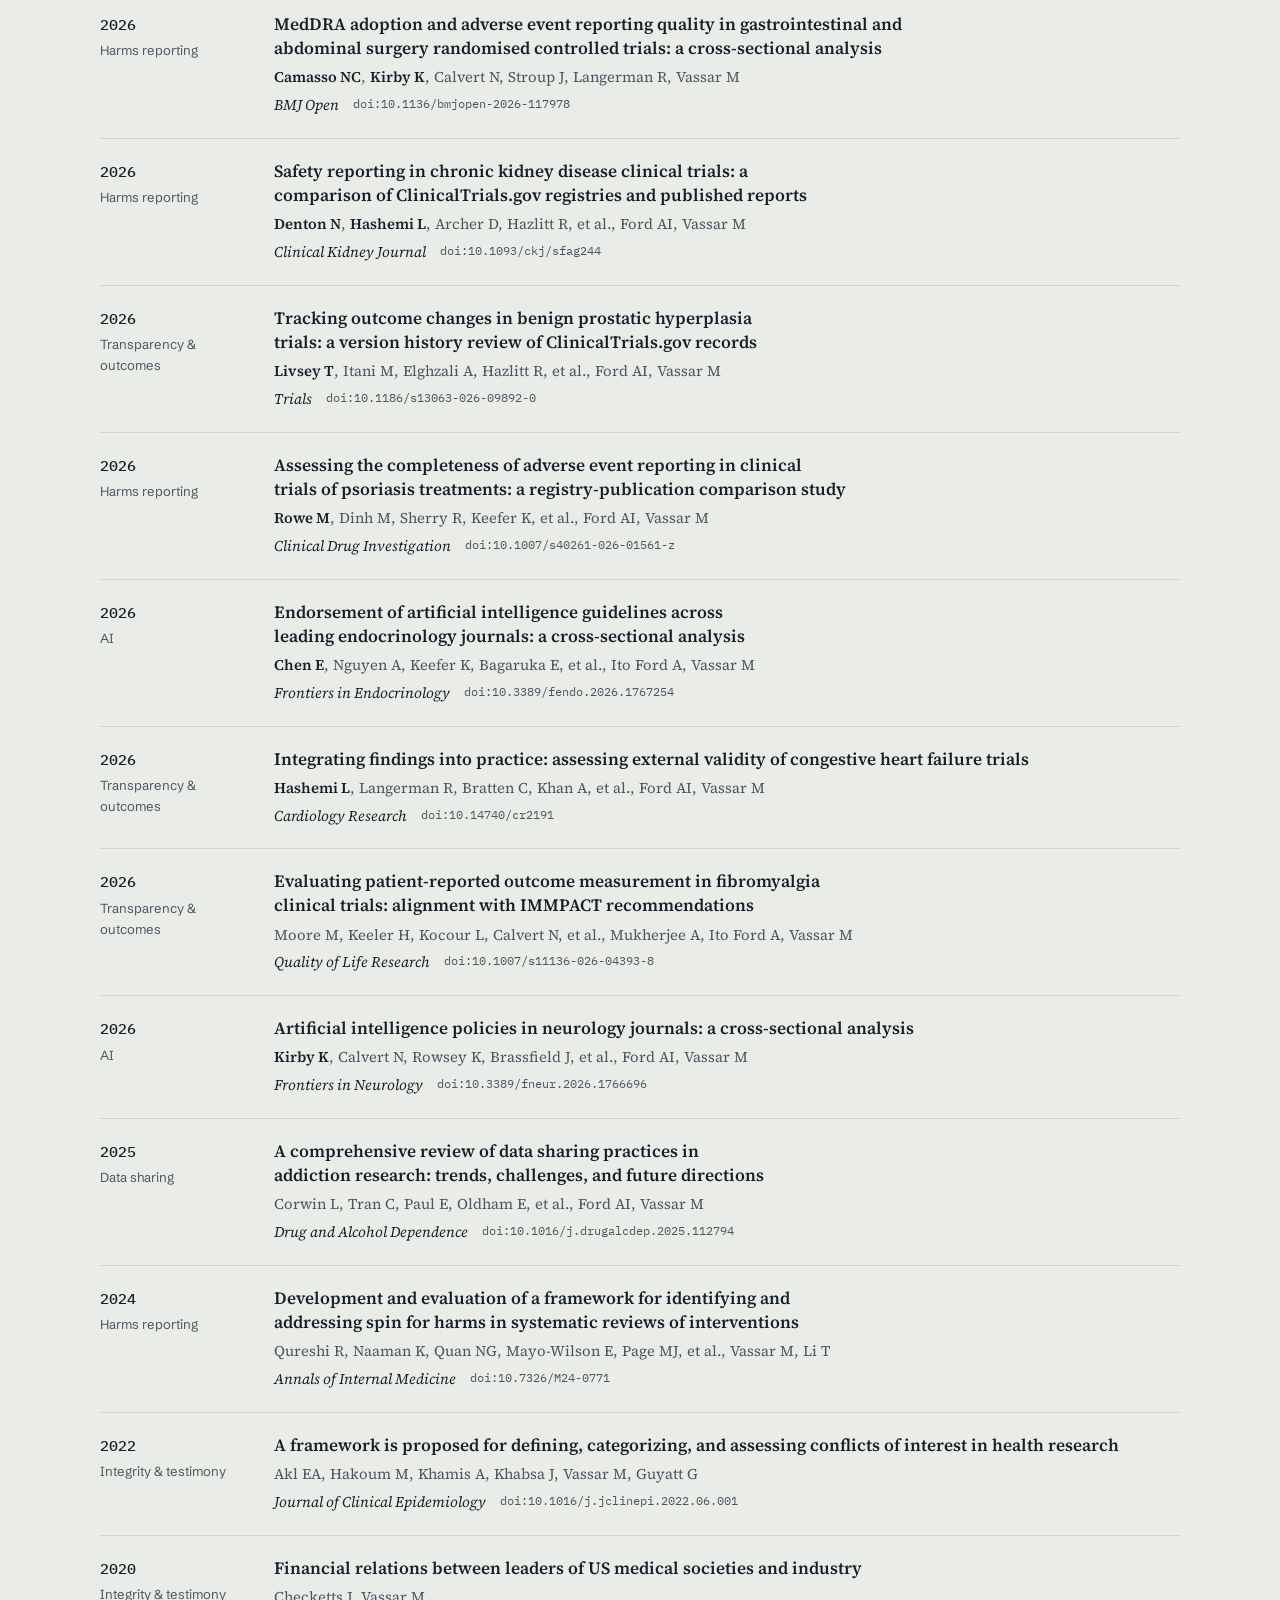
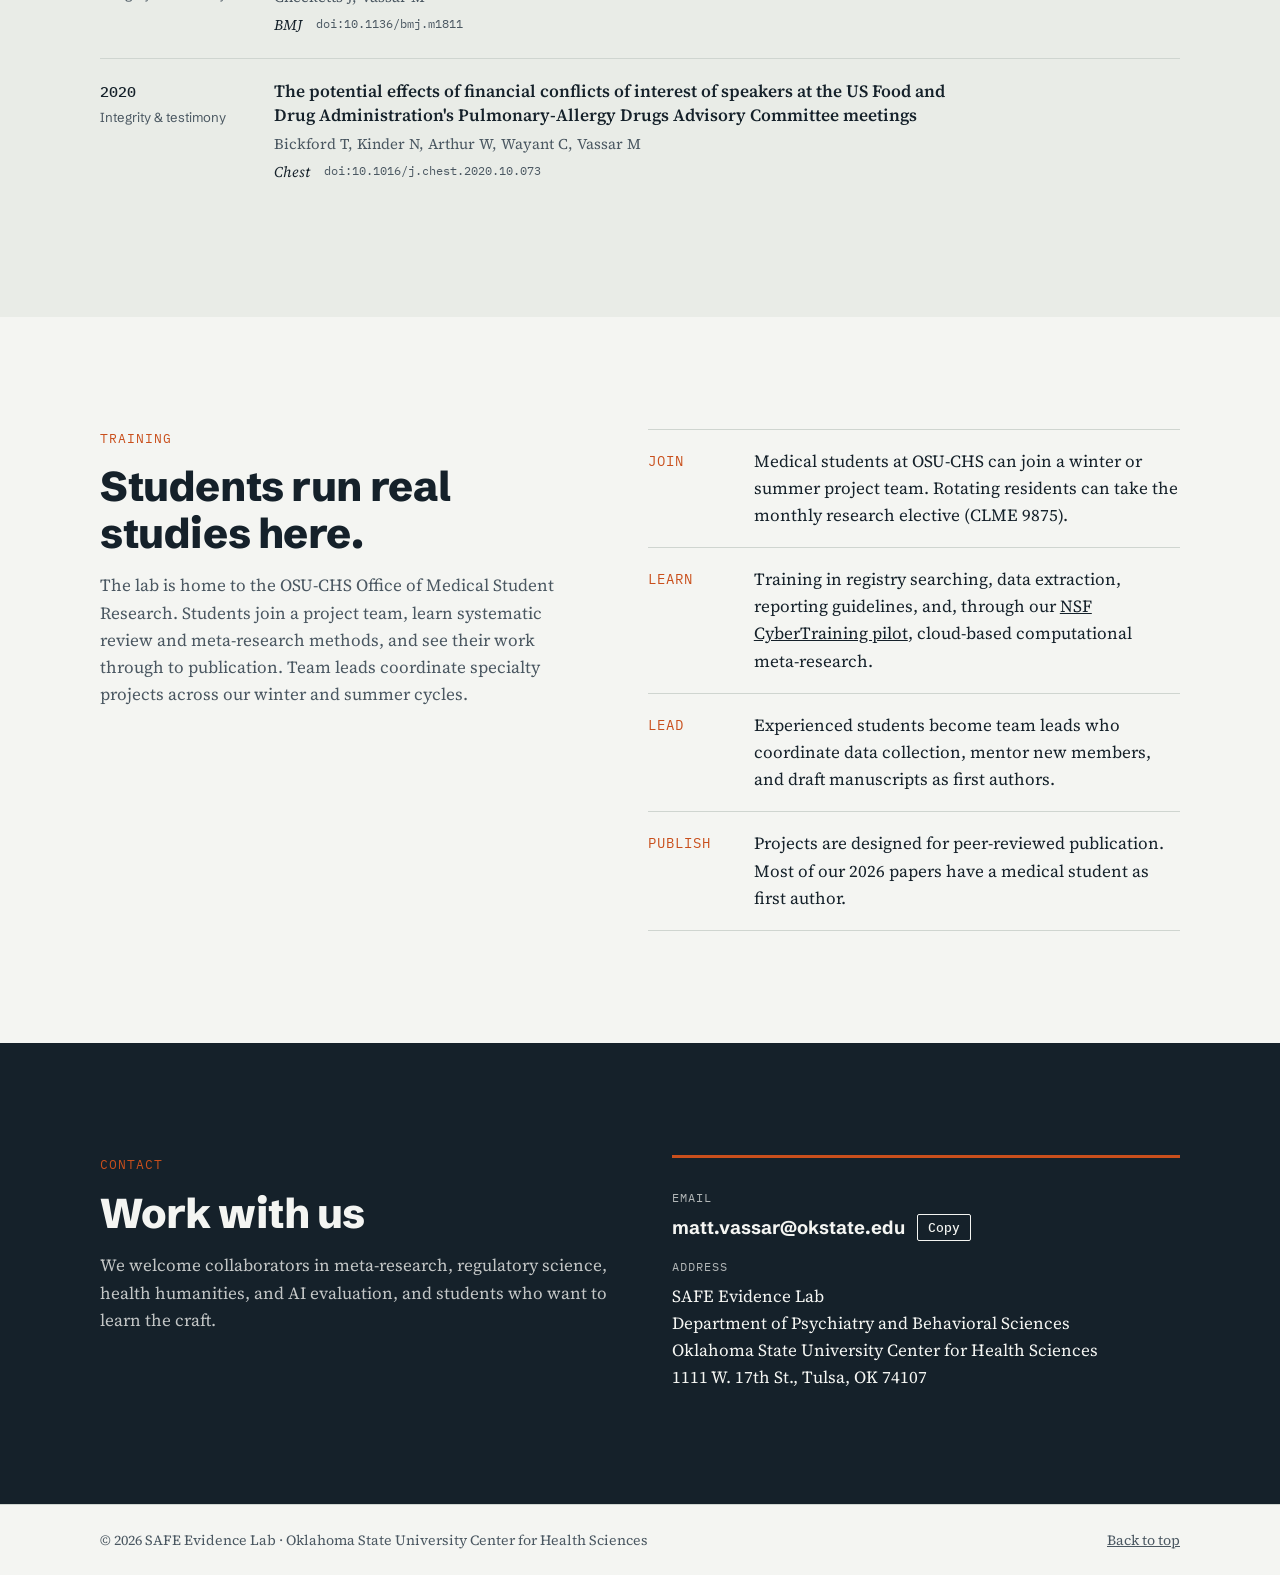
==== commit a2a8507e: "Add Battlefield Ledger Project page; link CyberTraining from Training section Co-Authored-By: Claude" ====
--- a/index.html
+++ b/index.html
@@ -100,9 +100,9 @@
           <p>Methods for gathering, preserving, and weighing what patients, communities, and citizens say, and for tracing whether institutions act on it.</p>
           <ul class="topic-list">
             <li><strong>Public testimony at the FDA.</strong> Who speaks at advisory committee hearings, their conflicts of interest, and whether their words change votes.</li>
-            <li><strong>Civic deliberation.</strong> <em>Witnessing Before Deliberating</em>, a testimony-based framework for campus civil discourse.</li>
+            <li><strong>Civic deliberation.</strong> <a href="witnessing-before-deliberating.html"><em>Witnessing Before Deliberating</em></a>, a testimony-based framework for campus civil discourse.</li>
             <li><strong>Testimony Quilting™ and STITCHCIPHER™.</strong> Community testimony methods that pair qualitative analysis with textile and archival practice.</li>
-            <li><strong>Historical evidence.</strong> <em>The Battlefield Ledger Project</em> traces how casualty records became modern evidence.</li>
+            <li><strong>Historical evidence.</strong> <a href="battlefield-ledger.html"><em>The Battlefield Ledger Project</em></a> traces how casualty records became modern evidence.</li>
           </ul>
         </article>
       </div>
@@ -165,6 +165,12 @@
           <p class="project-tag mono">OSMA Foundation · Track B</p>
           <h3>Bearing Witness</h3>
           <p>A medical student program in patient safety and professionalism built on recorded testimony of medical harm and hand-stitched textile panels.</p>
+          <span class="project-go mono">Project page →</span>
+        </a>
+        <a class="project-card" href="battlefield-ledger.html">
+          <p class="project-tag mono">National Park Service · ABPP</p>
+          <h3>The Battlefield Ledger Project</h3>
+          <p>Digitizing and interpreting the Civil War medical and casualty records of Honey Springs, Indian Territory, and measuring what the record left out.</p>
           <span class="project-go mono">Project page →</span>
         </a>
       </div>
@@ -252,7 +258,7 @@
       </div>
       <ul class="steps">
         <li><span class="mono">Join</span><p>Medical students at OSU-CHS can join a winter or summer project team. Rotating residents can take the monthly research elective (CLME 9875).</p></li>
-        <li><span class="mono">Learn</span><p>Training in registry searching, data extraction, reporting guidelines, and, through our NSF CyberTraining pilot, cloud-based computational meta-research.</p></li>
+        <li><span class="mono">Learn</span><p>Training in registry searching, data extraction, reporting guidelines, and, through our <a href="cybertraining.html">NSF CyberTraining pilot</a>, cloud-based computational meta-research.</p></li>
         <li><span class="mono">Lead</span><p>Experienced students become team leads who coordinate data collection, mentor new members, and draft manuscripts as first authors.</p></li>
         <li><span class="mono">Publish</span><p>Projects are designed for peer-reviewed publication. Most of our 2026 papers have a medical student as first author.</p></li>
       </ul>
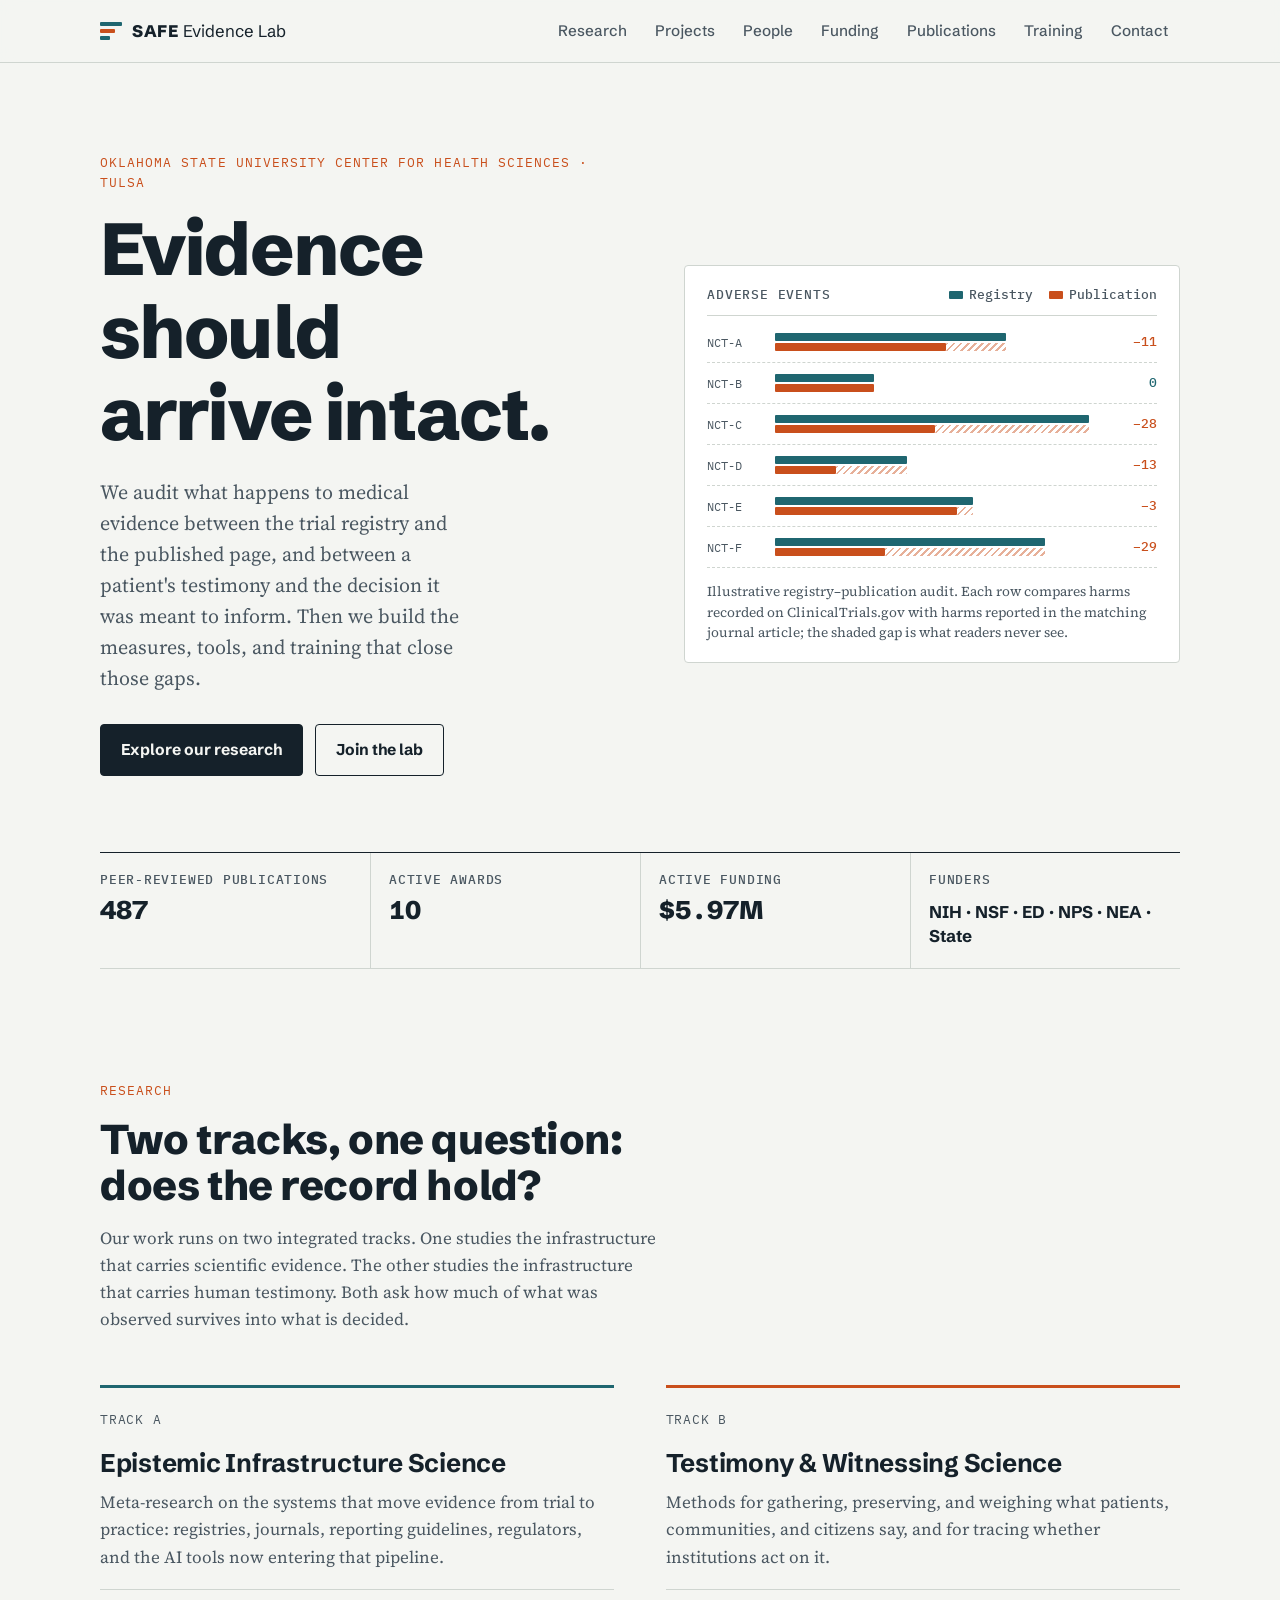
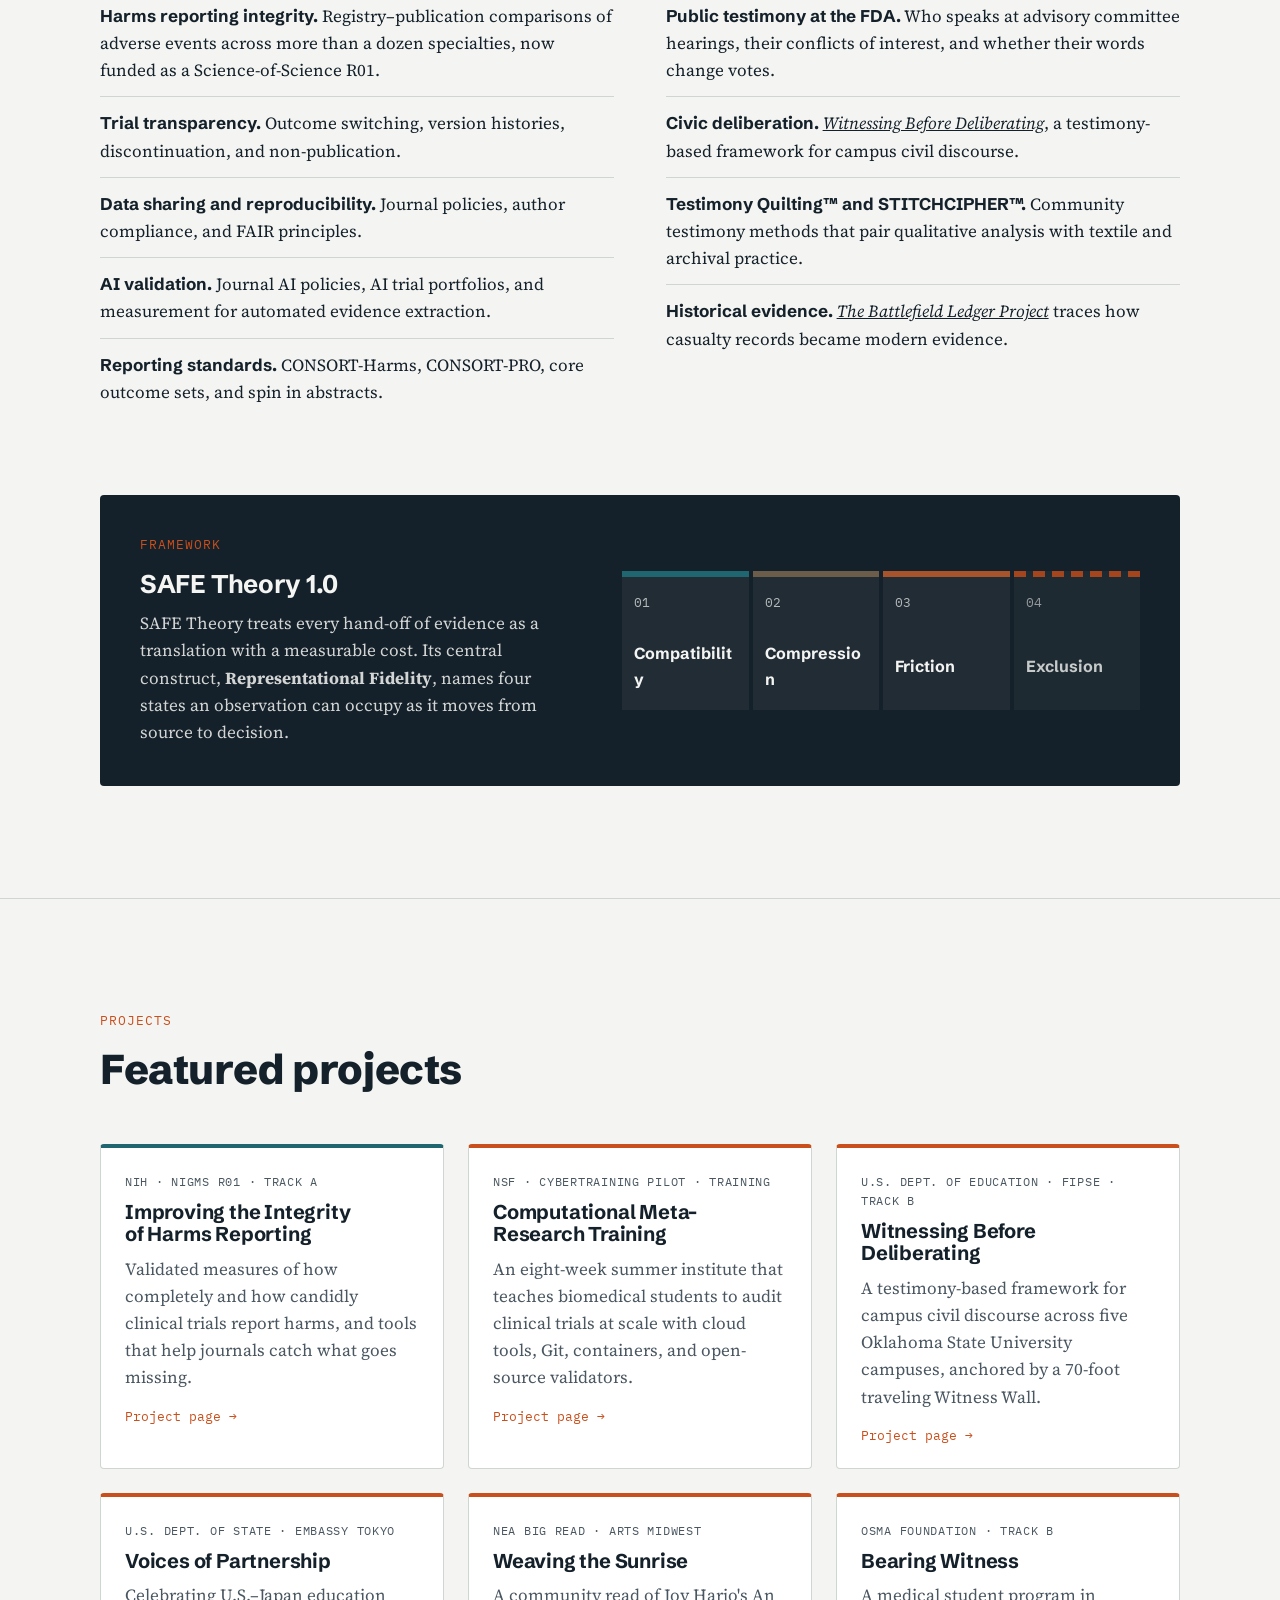
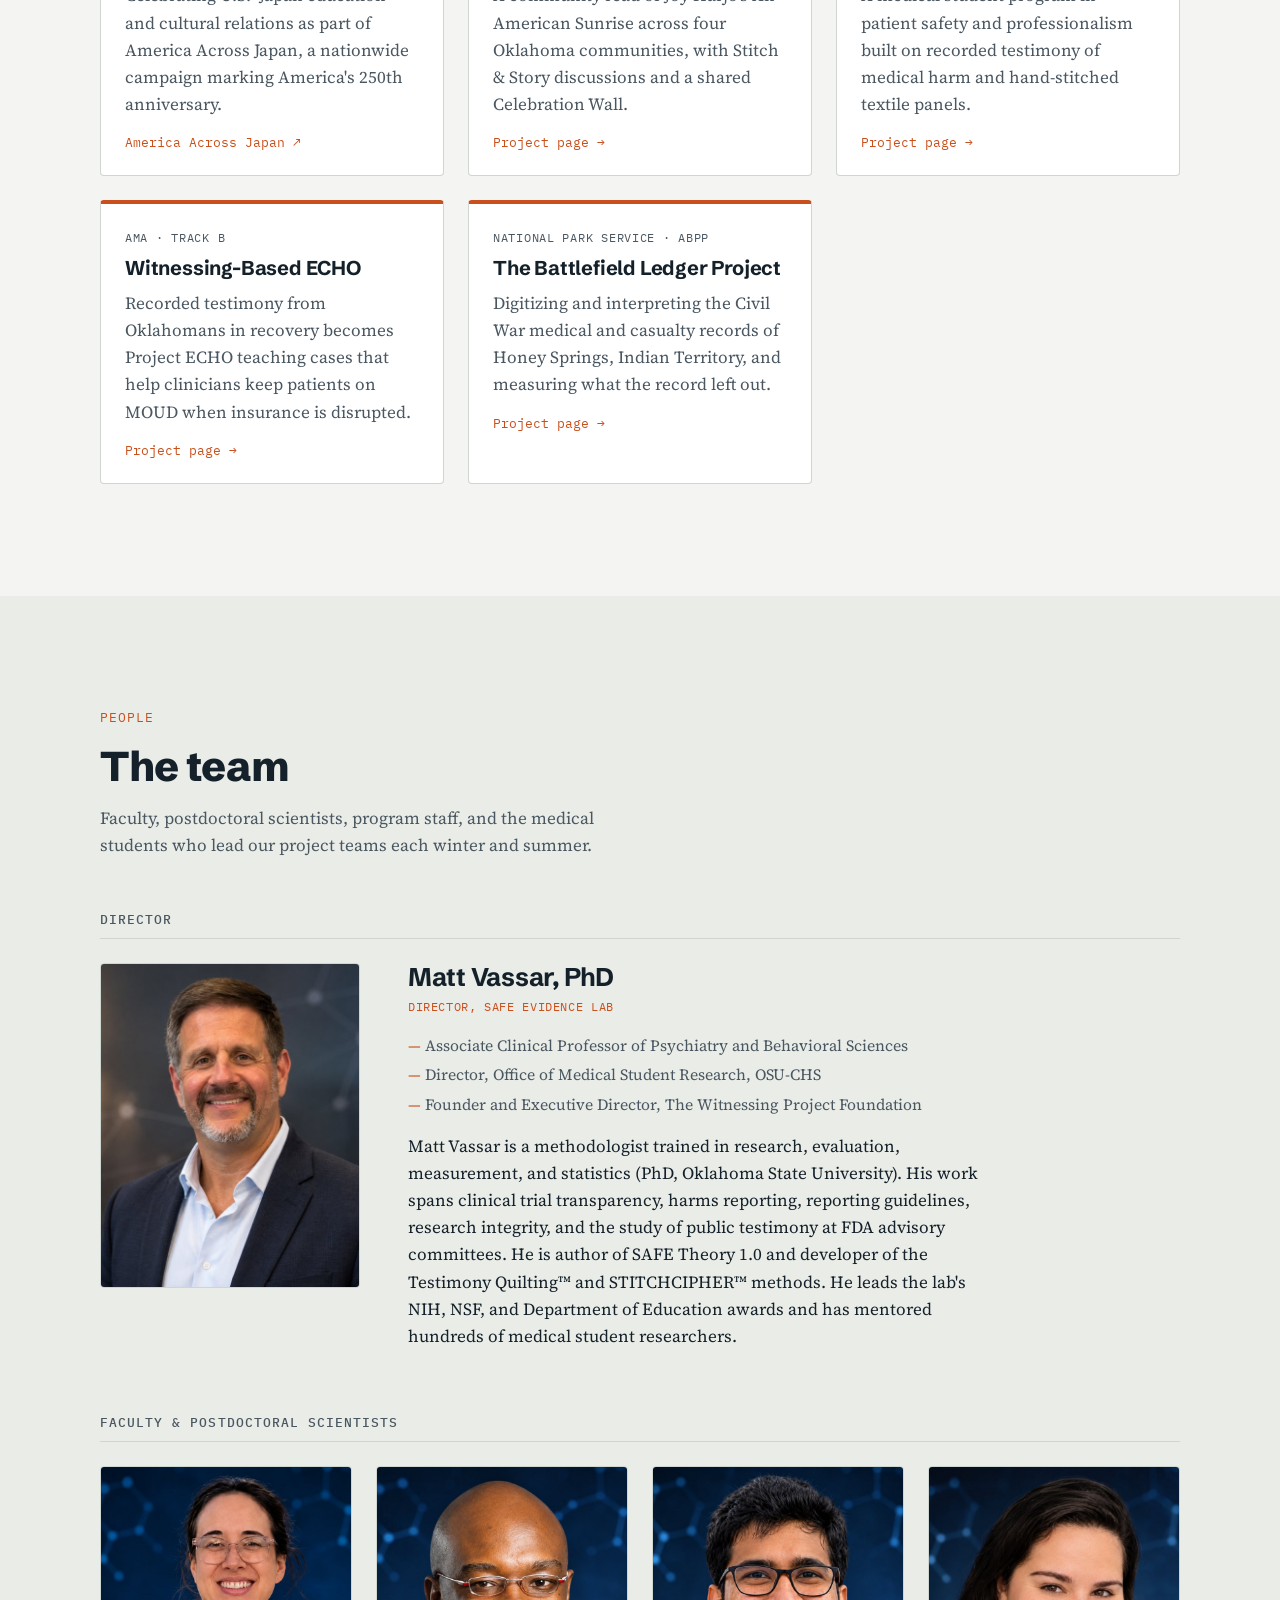
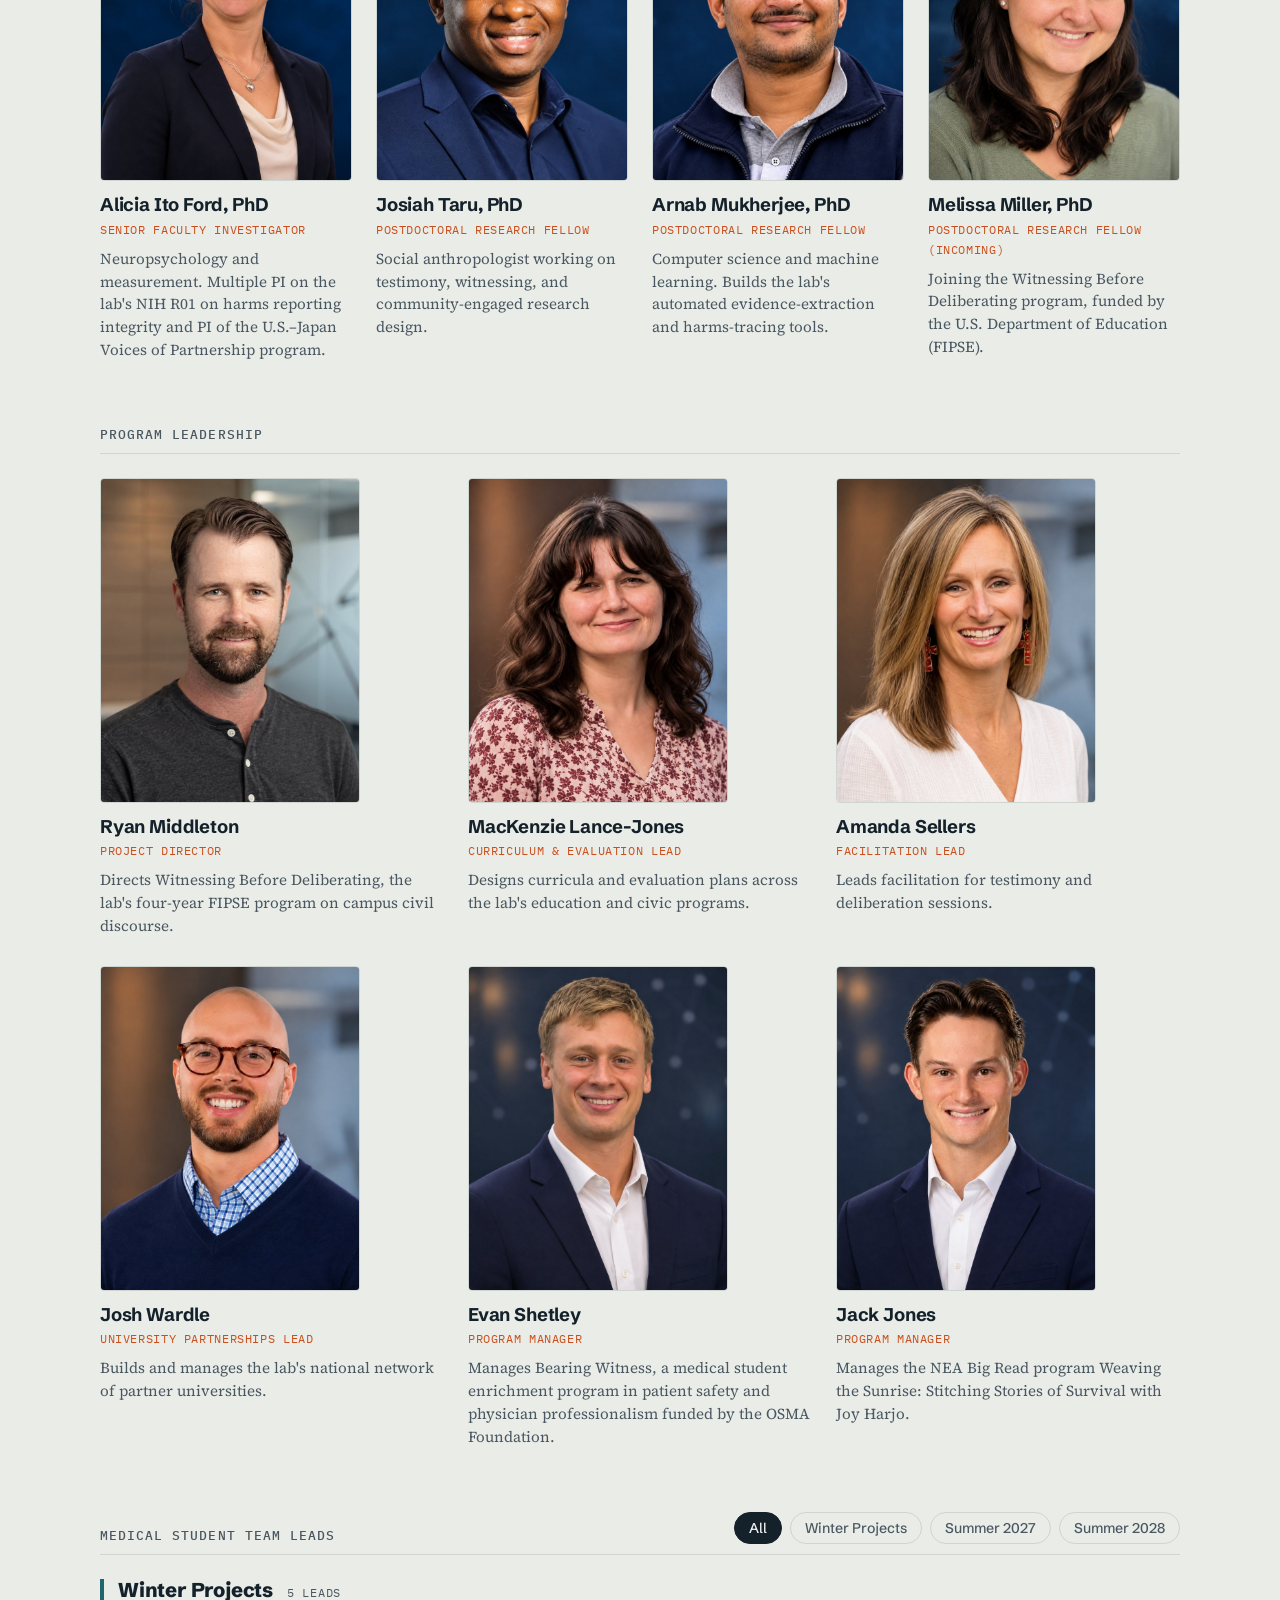
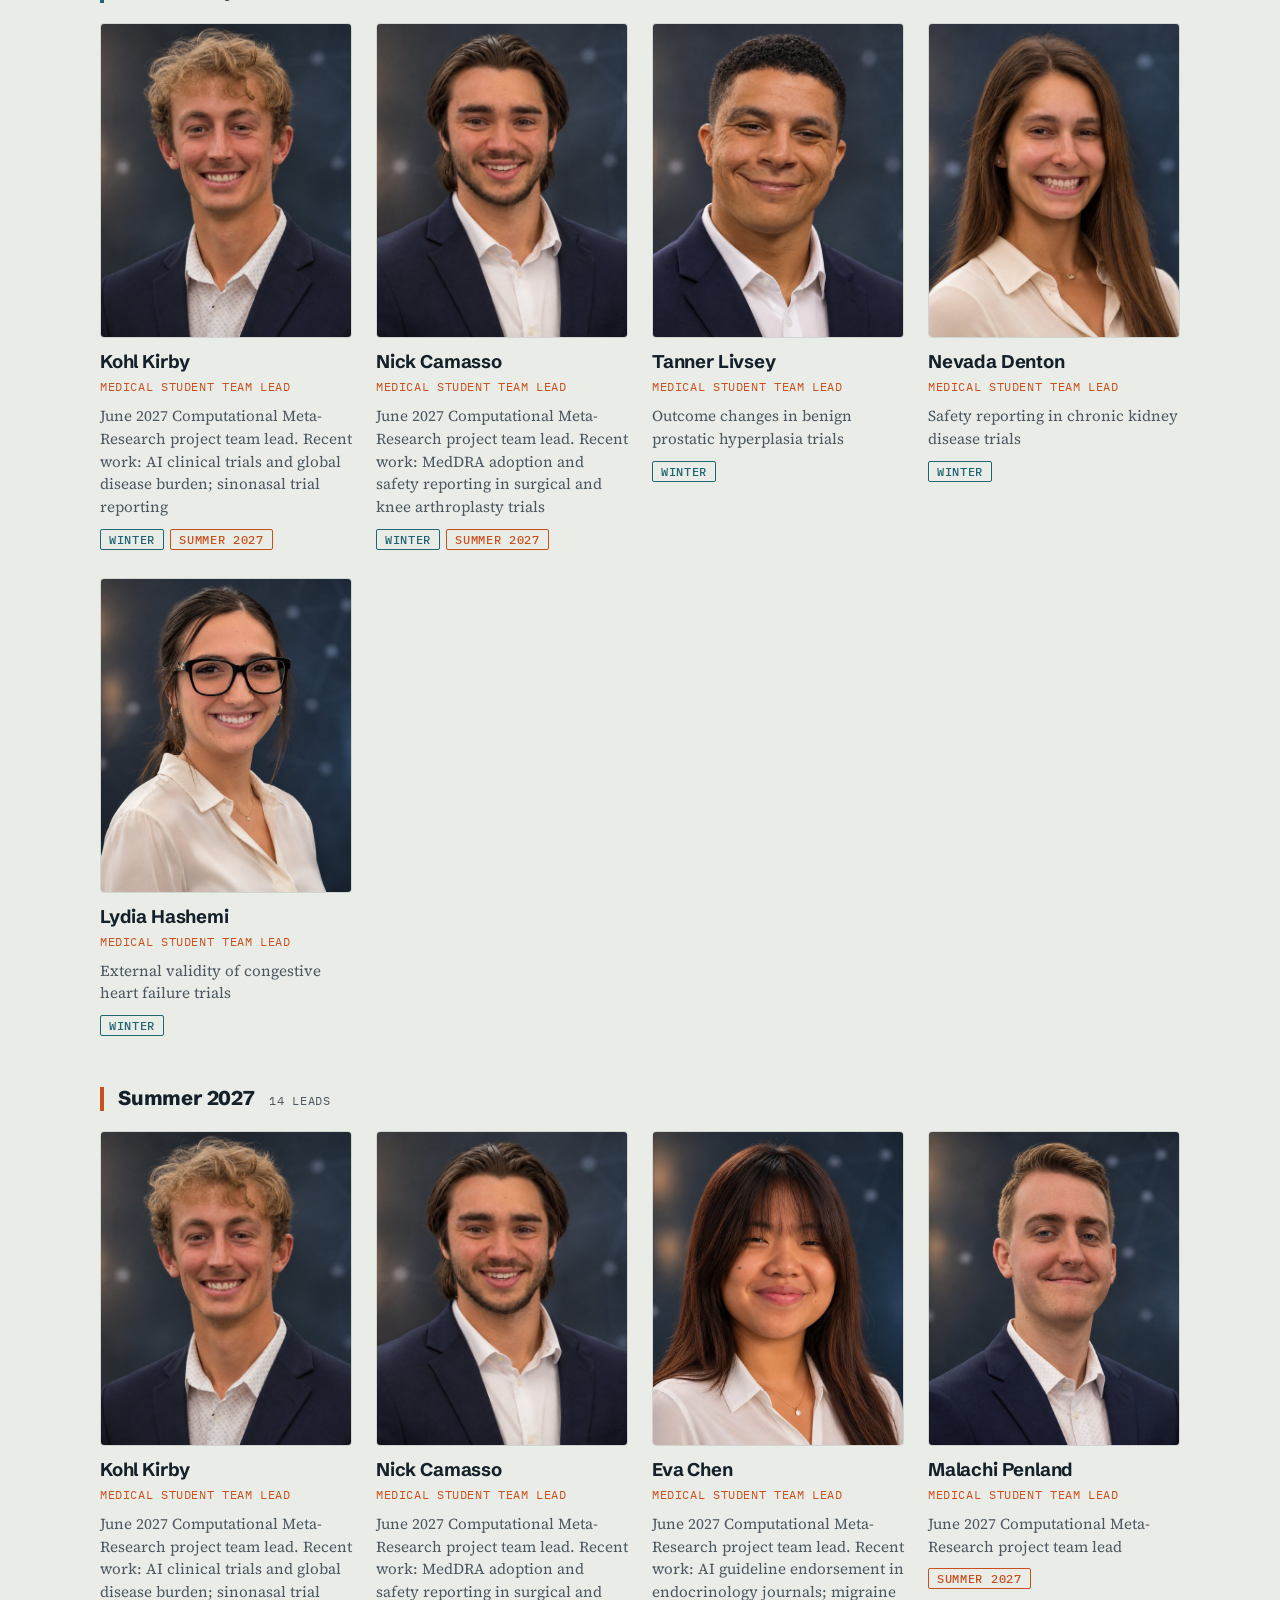
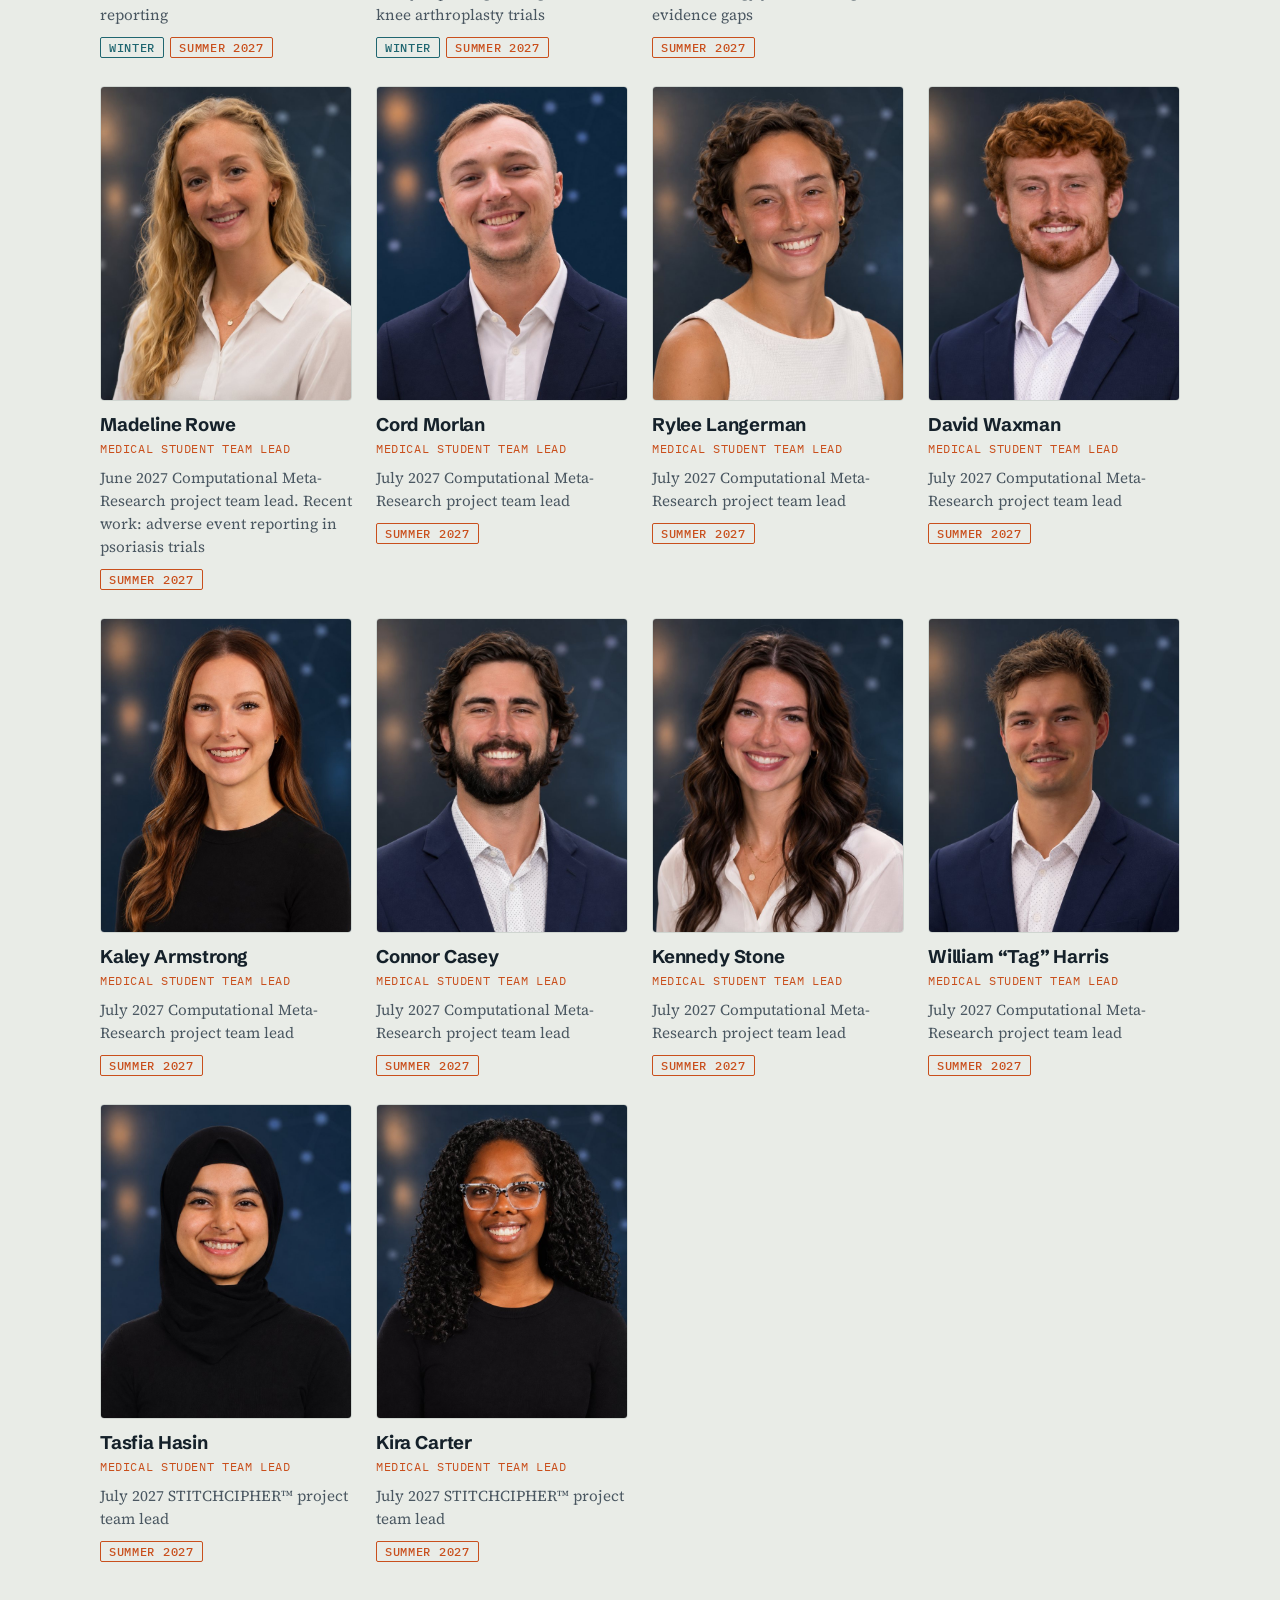
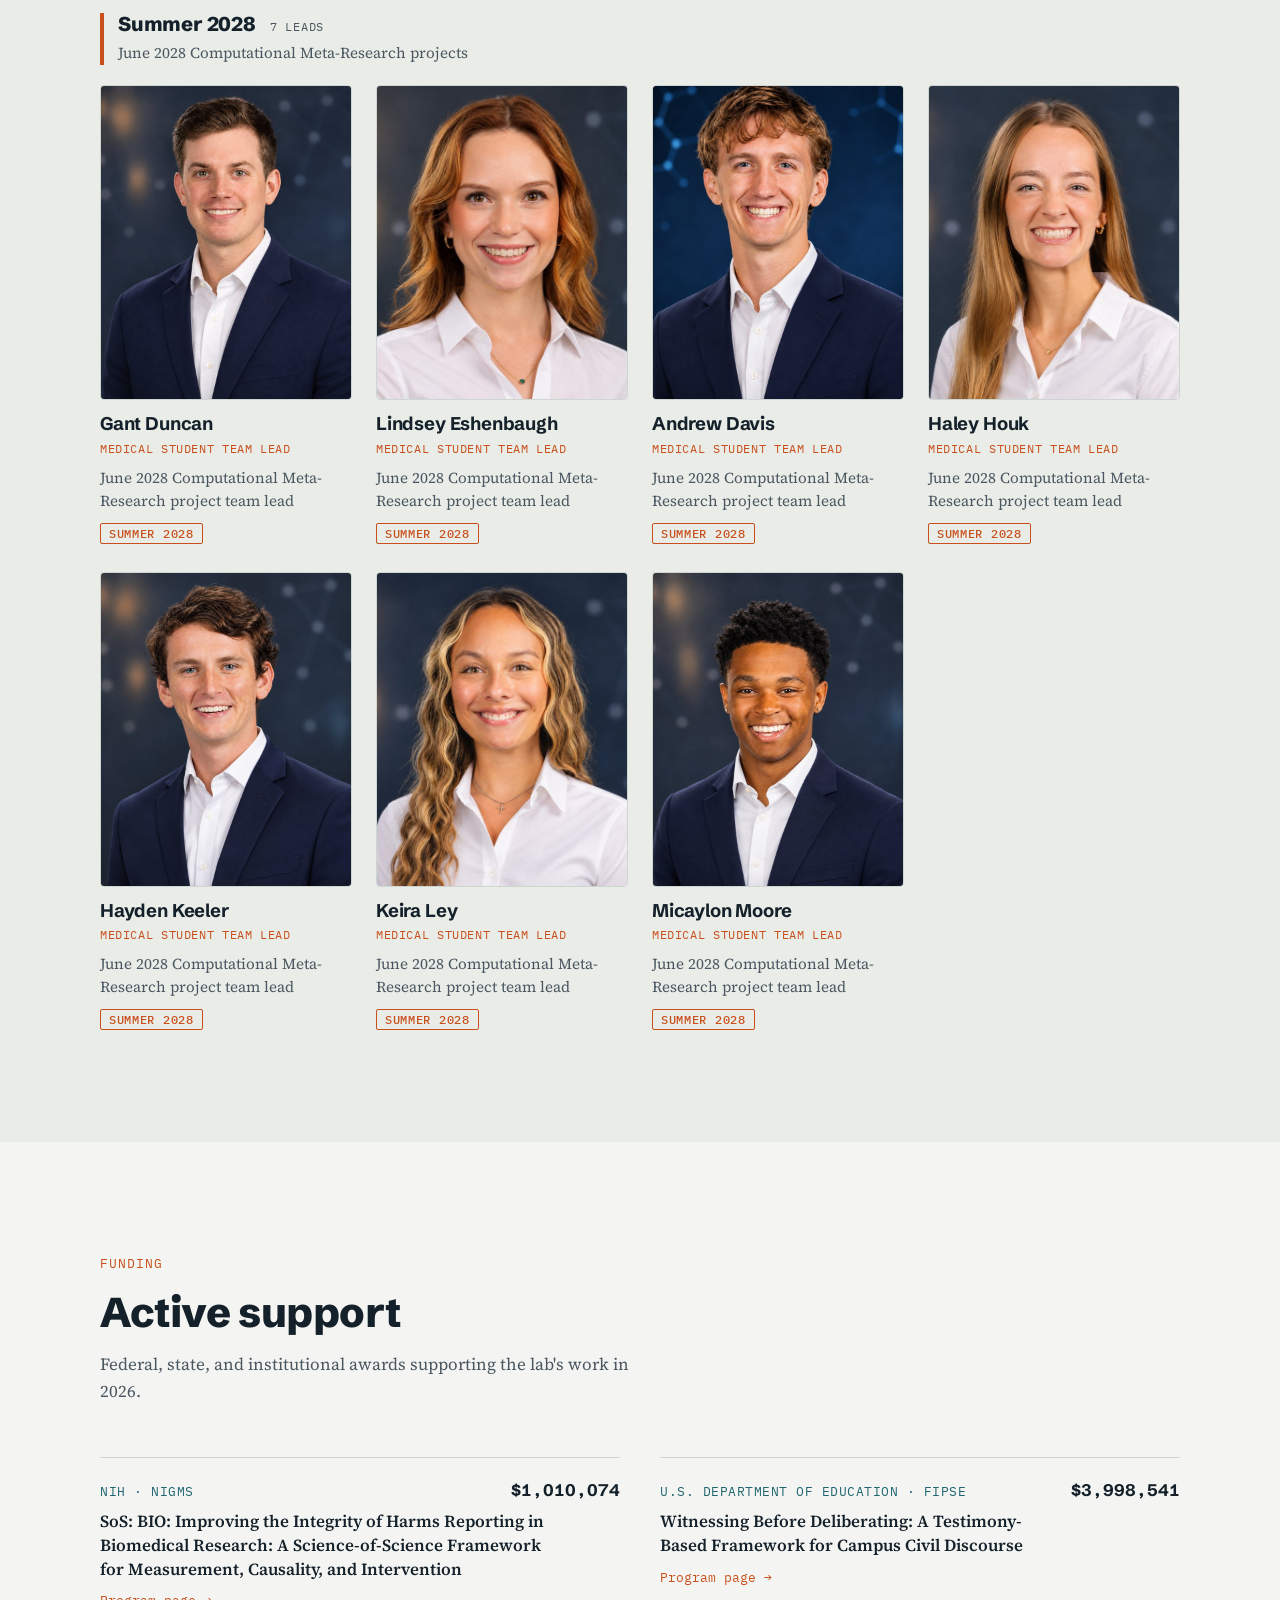
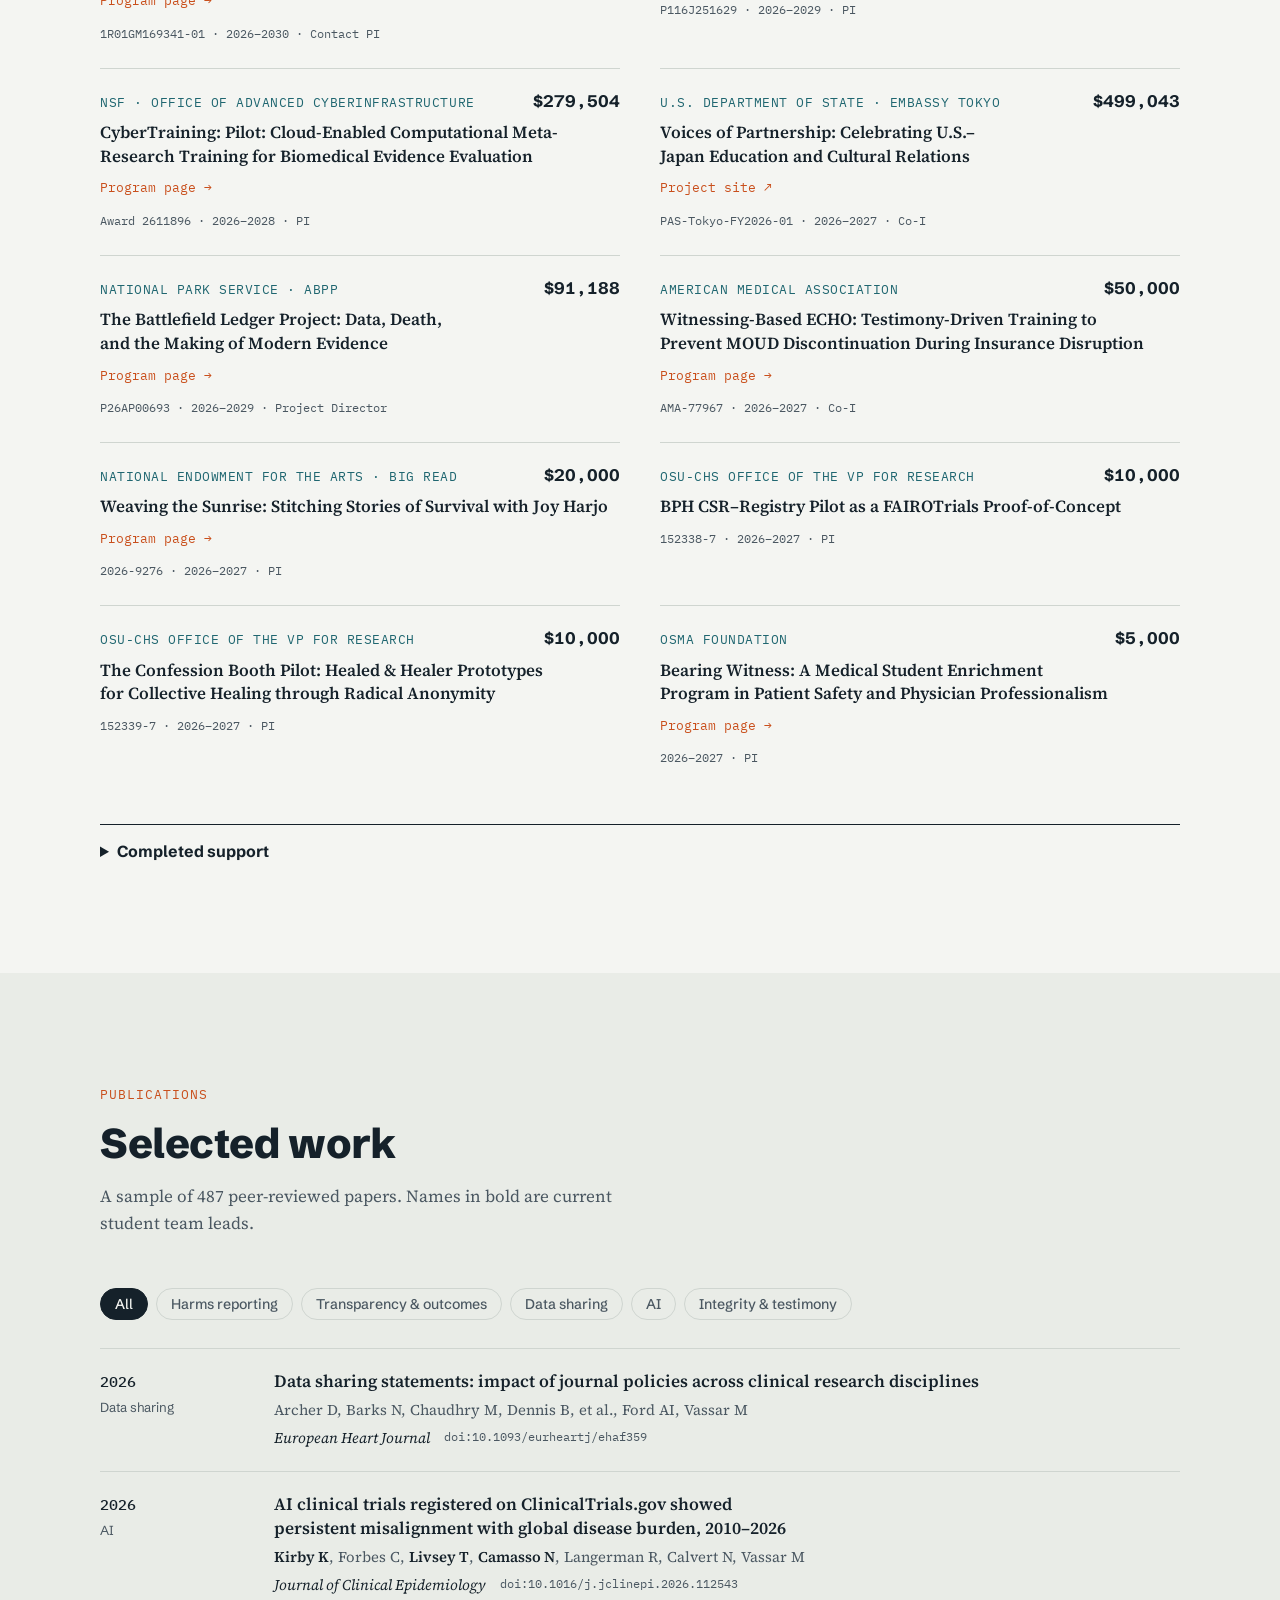
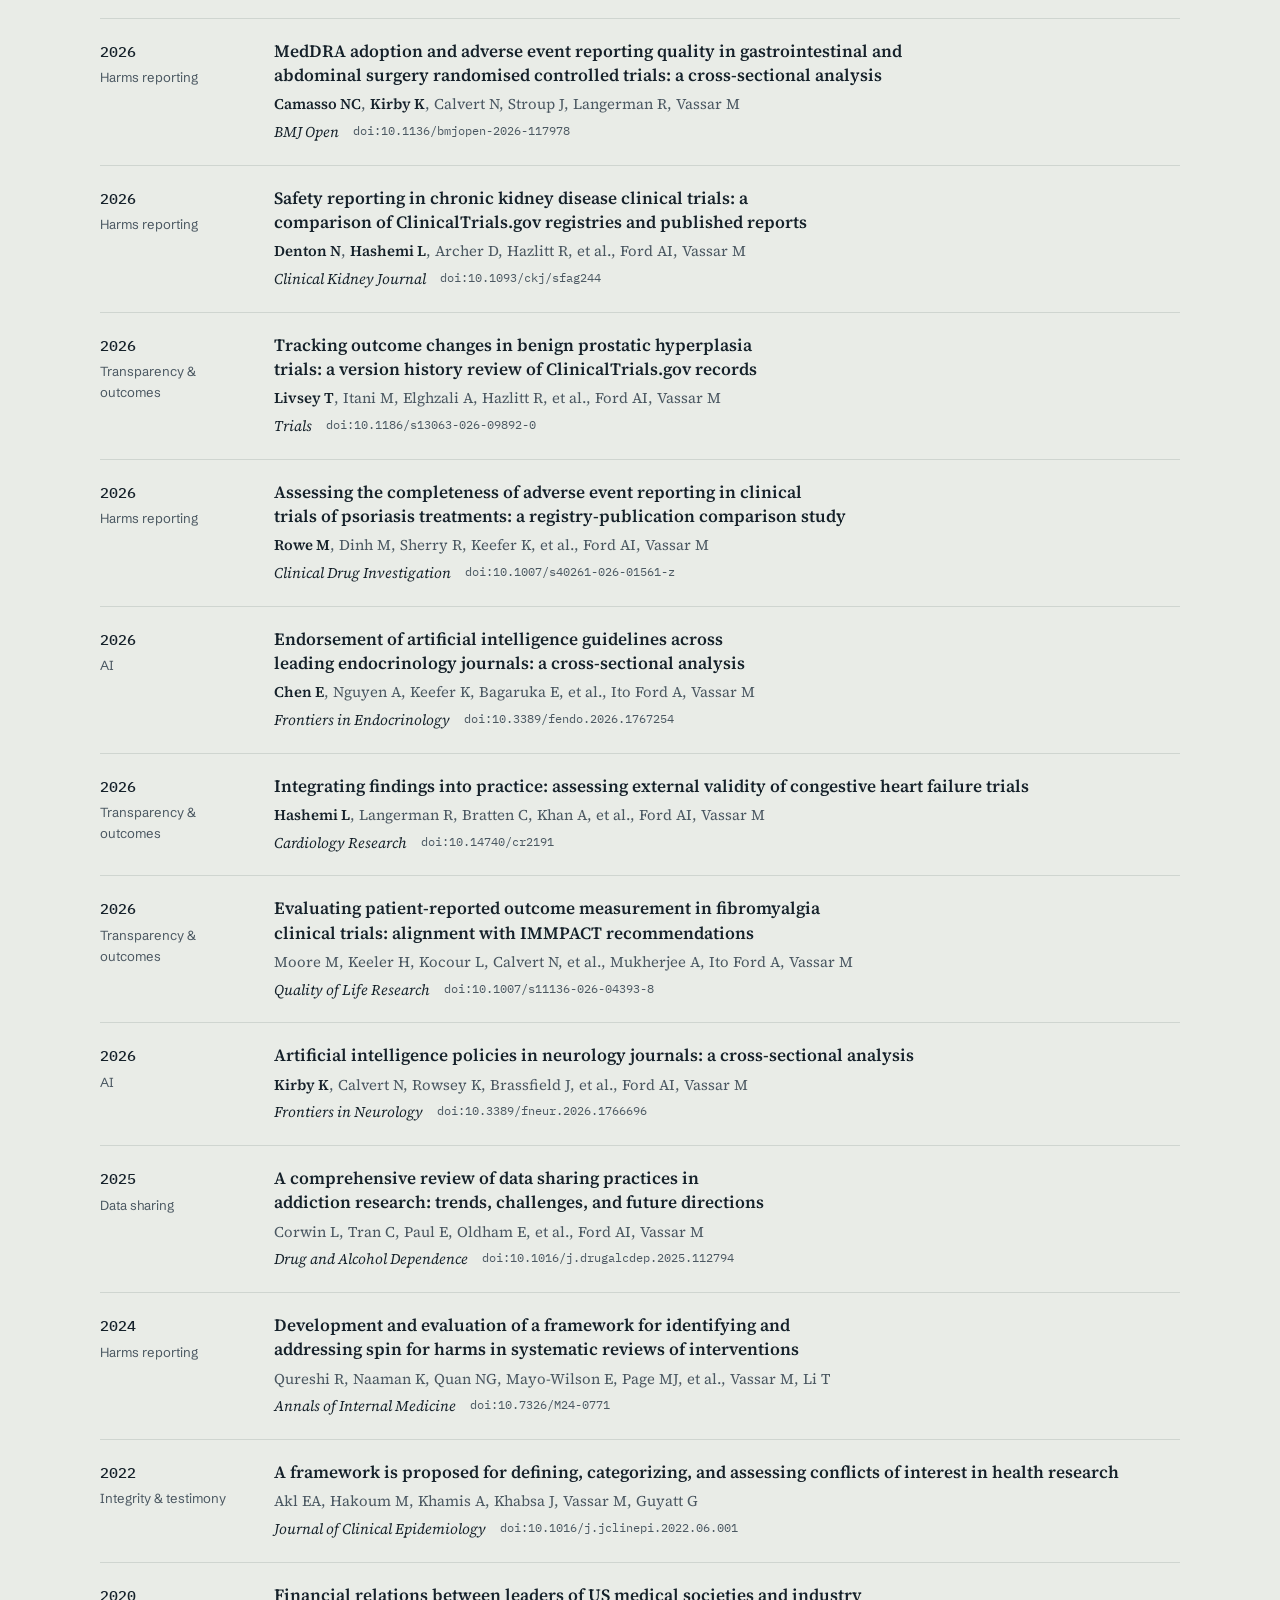
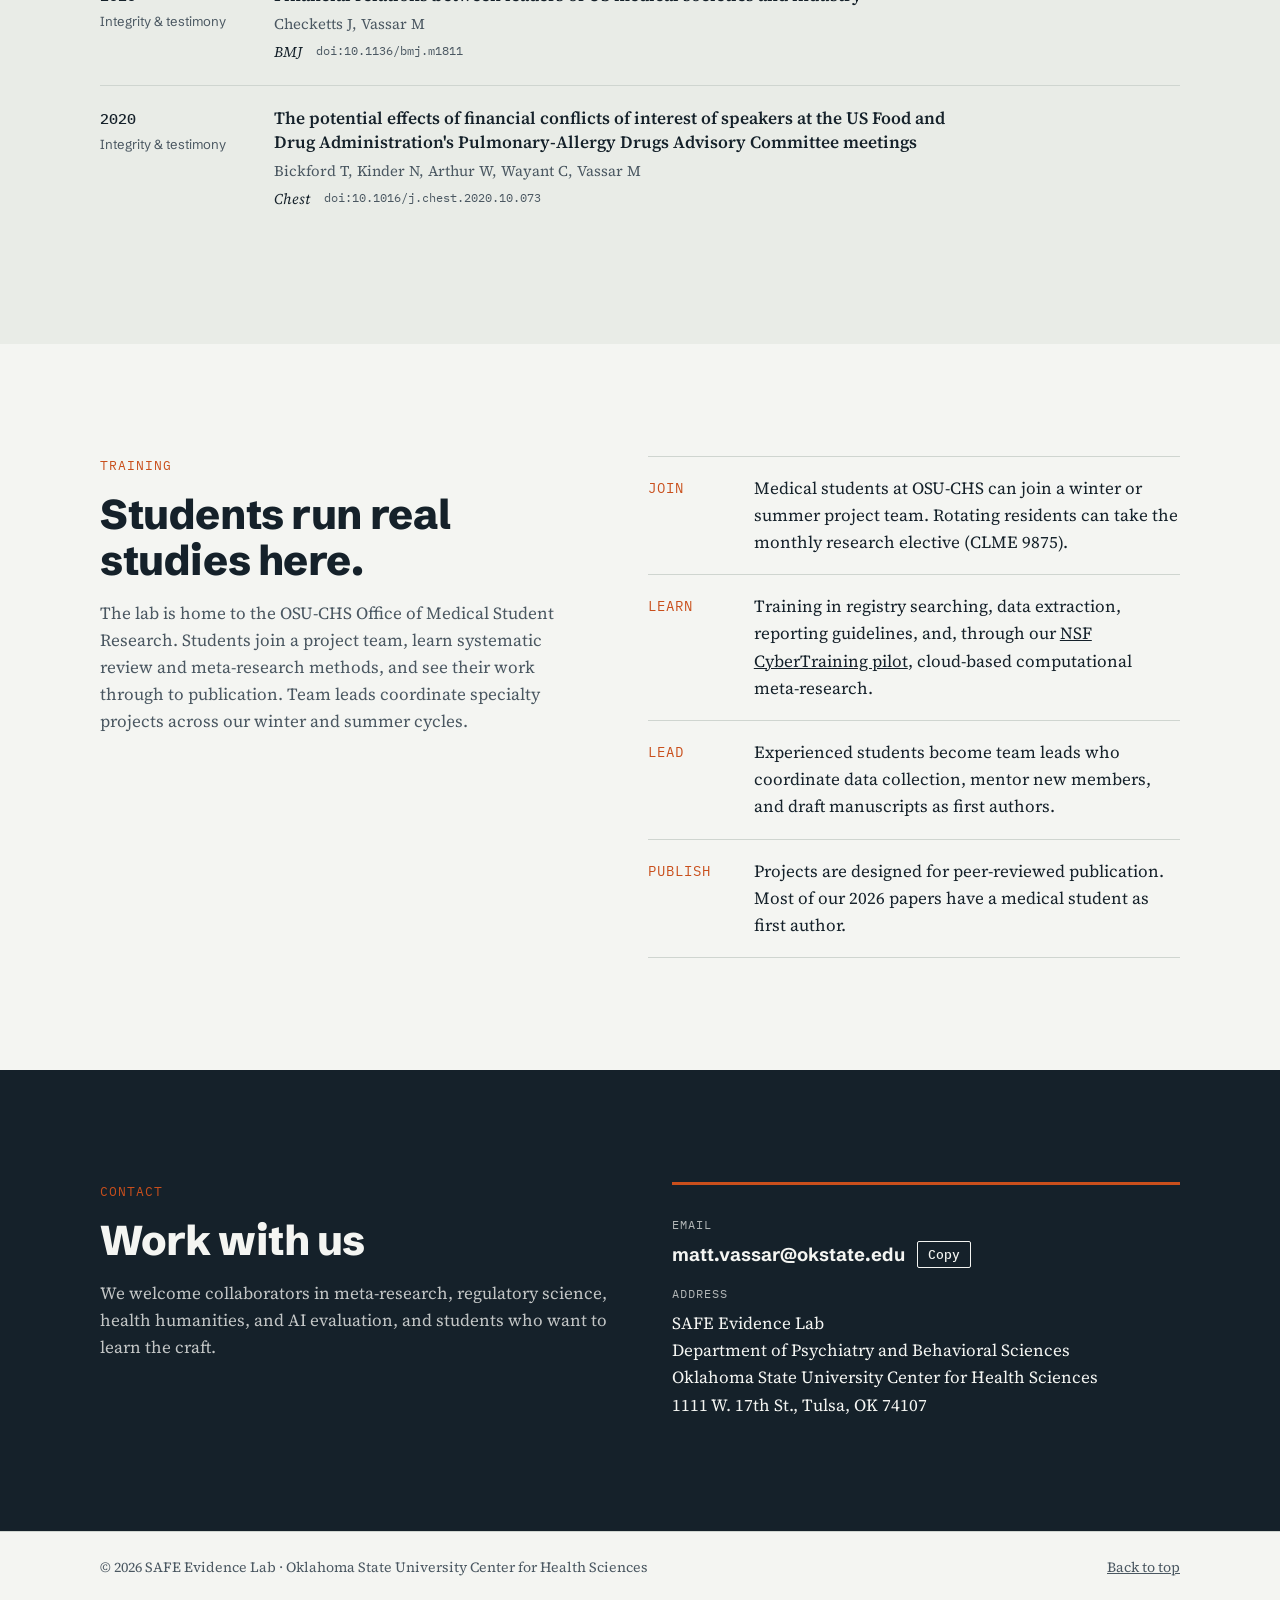
==== commit 05f3f700: "Add Witnessing-Based ECHO project page Co-Authored-By: Claude Opus 5.5 <noreply@anthropic.com> Claud" ====
--- a/index.html
+++ b/index.html
@@ -167,6 +167,12 @@
           <p>A medical student program in patient safety and professionalism built on recorded testimony of medical harm and hand-stitched textile panels.</p>
           <span class="project-go mono">Project page →</span>
         </a>
+        <a class="project-card" href="witnessing-echo.html">
+          <p class="project-tag mono">AMA · Track B</p>
+          <h3>Witnessing-Based ECHO</h3>
+          <p>Recorded testimony from Oklahomans in recovery becomes Project ECHO teaching cases that help clinicians keep patients on MOUD when insurance is disrupted.</p>
+          <span class="project-go mono">Project page →</span>
+        </a>
         <a class="project-card" href="battlefield-ledger.html">
           <p class="project-tag mono">National Park Service · ABPP</p>
           <h3>The Battlefield Ledger Project</h3>
--- a/assets/style.css
+++ b/assets/style.css
@@ -518,3 +518,5 @@
 .skill-list { row-gap: 32px; }
 .validator-head { margin: 0 0 8px; }
 .repo-btn { margin-top: 20px; display: inline-block; }
+.contact .deliv-note { color: inherit; opacity: .85; }
+.contact .deliv-note a { color: inherit; }
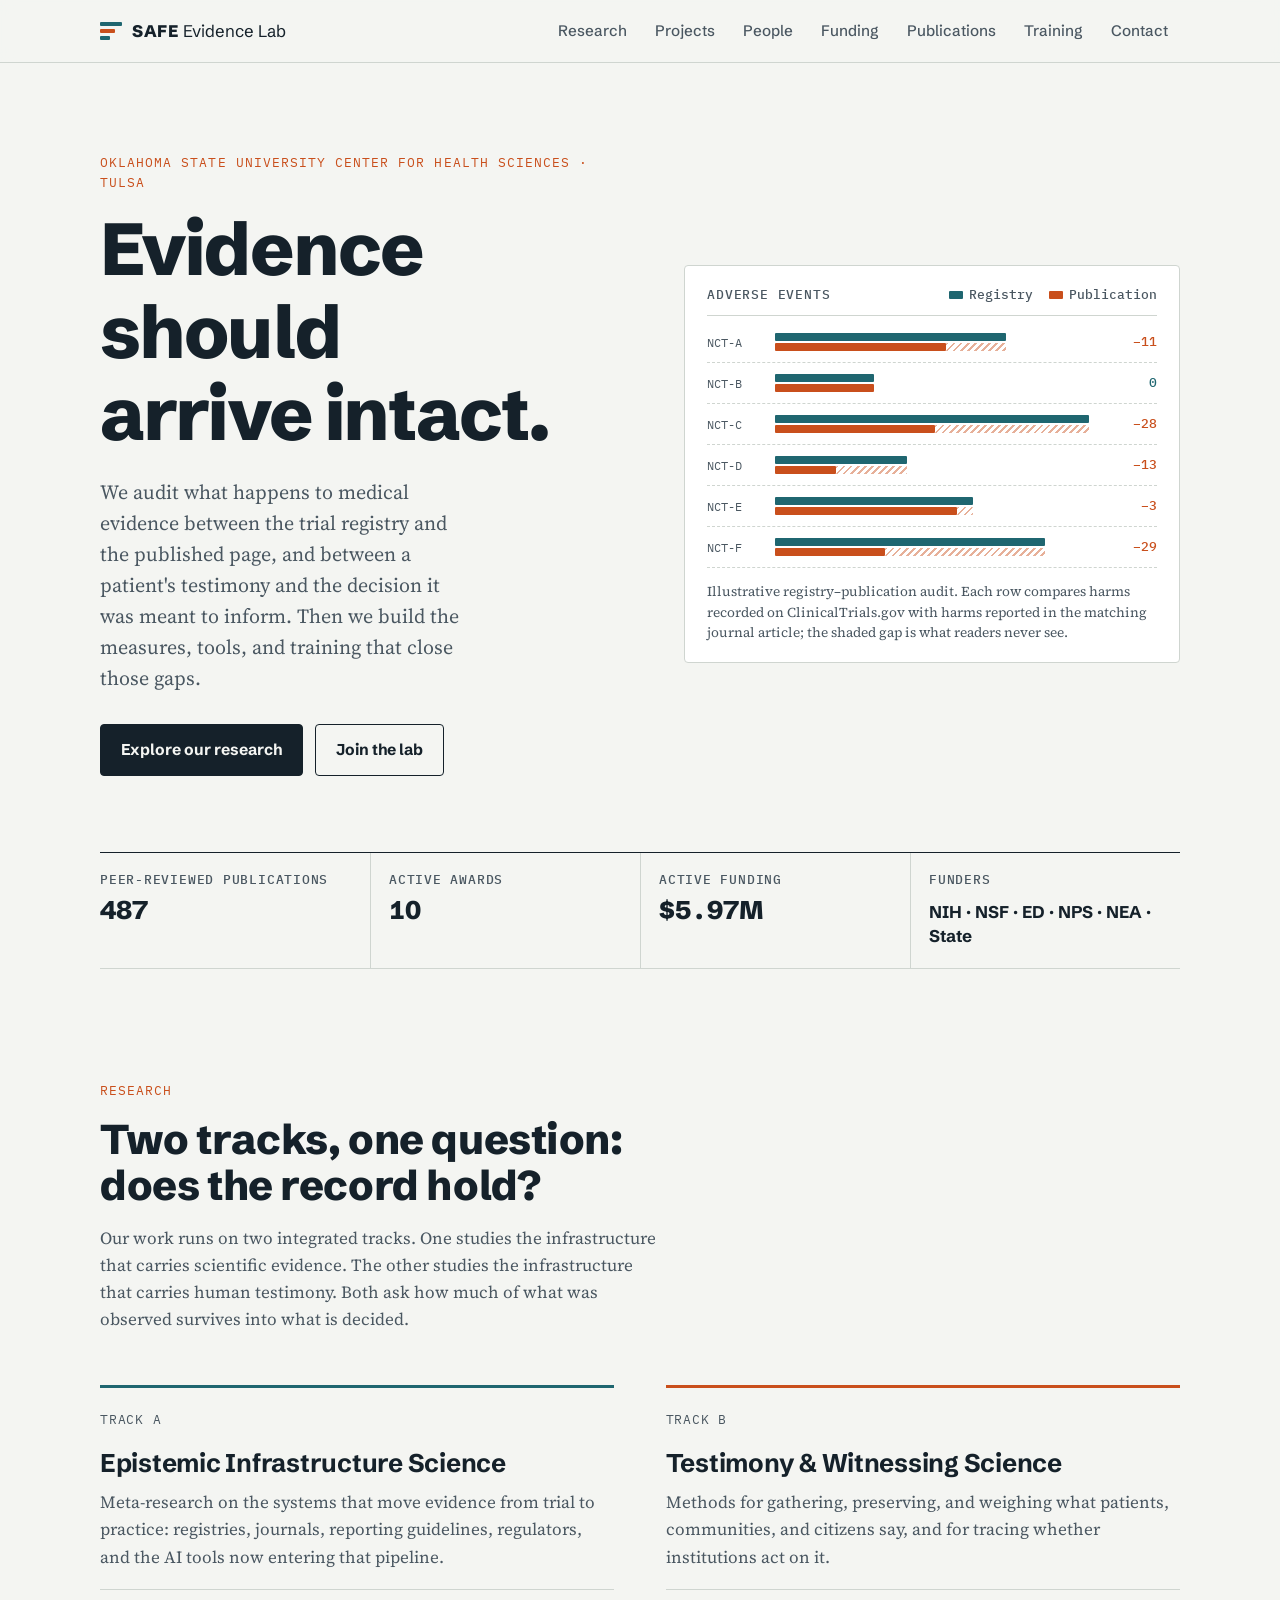
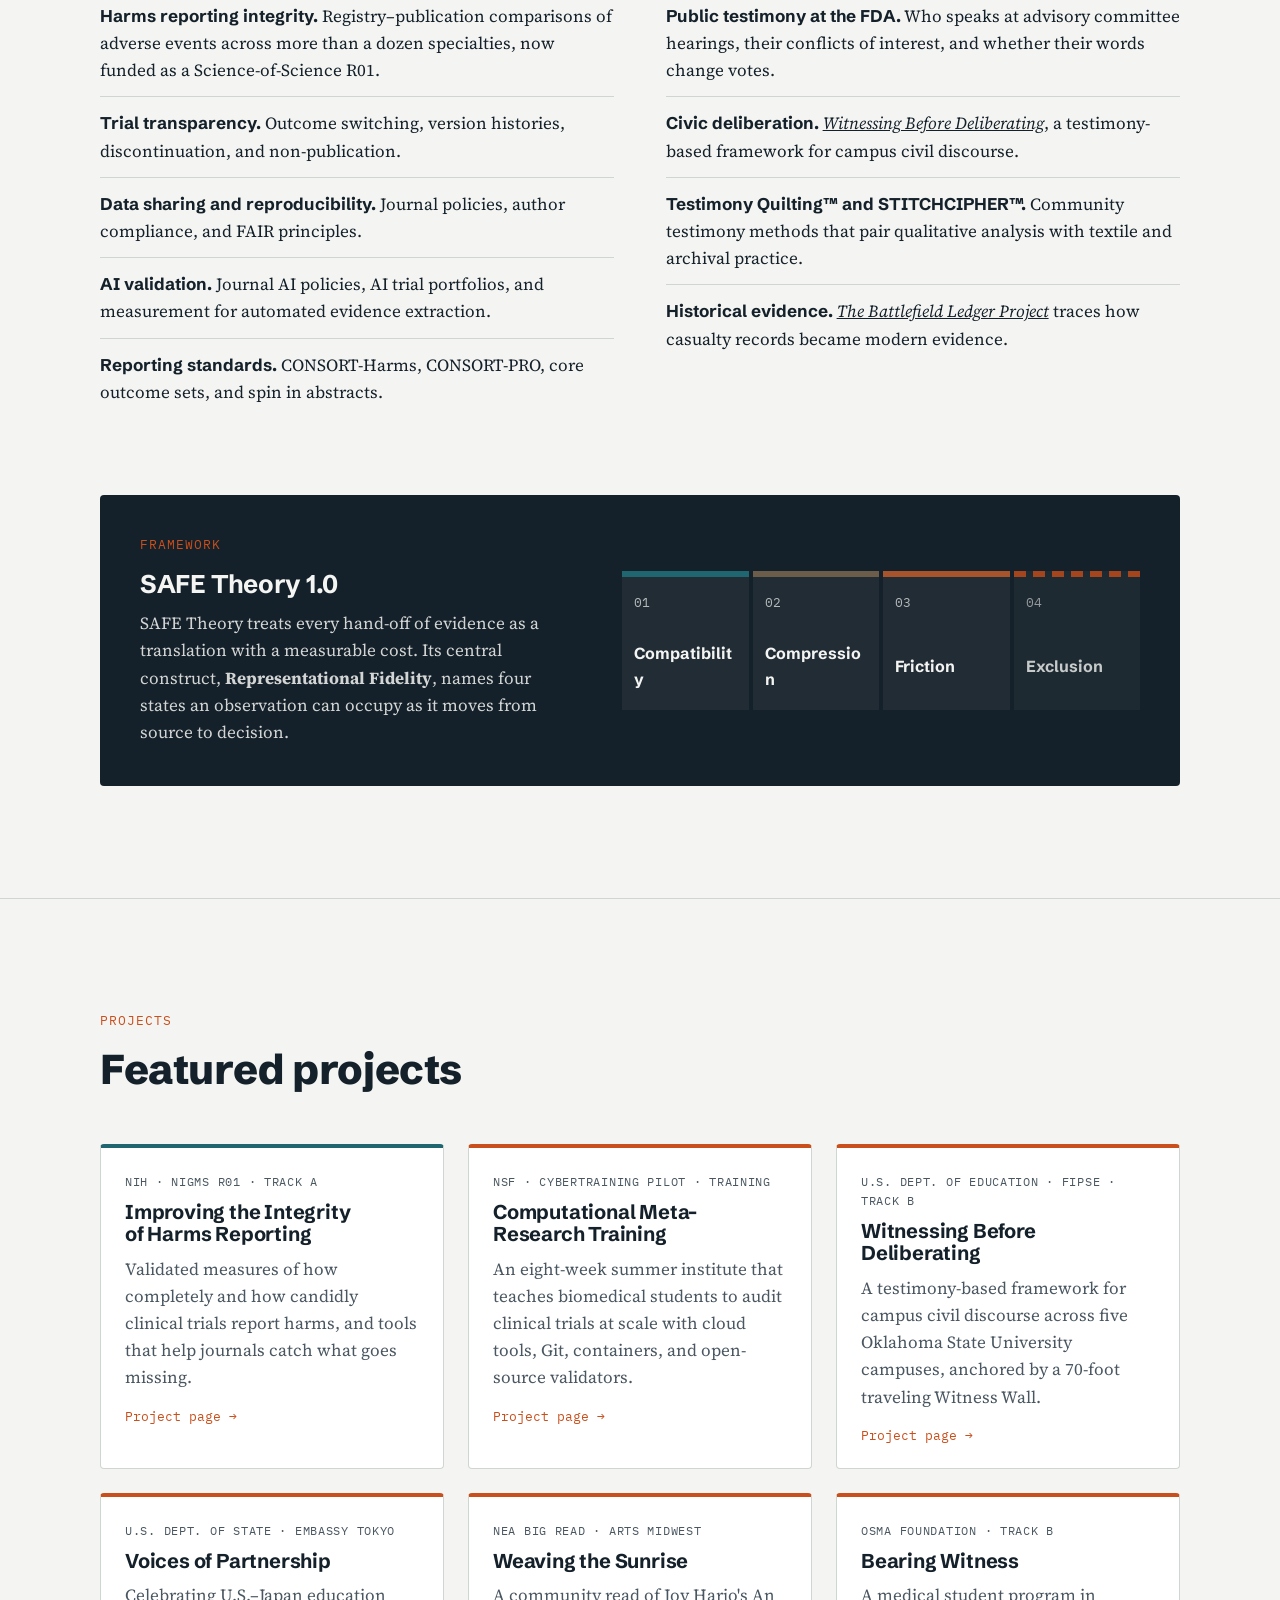
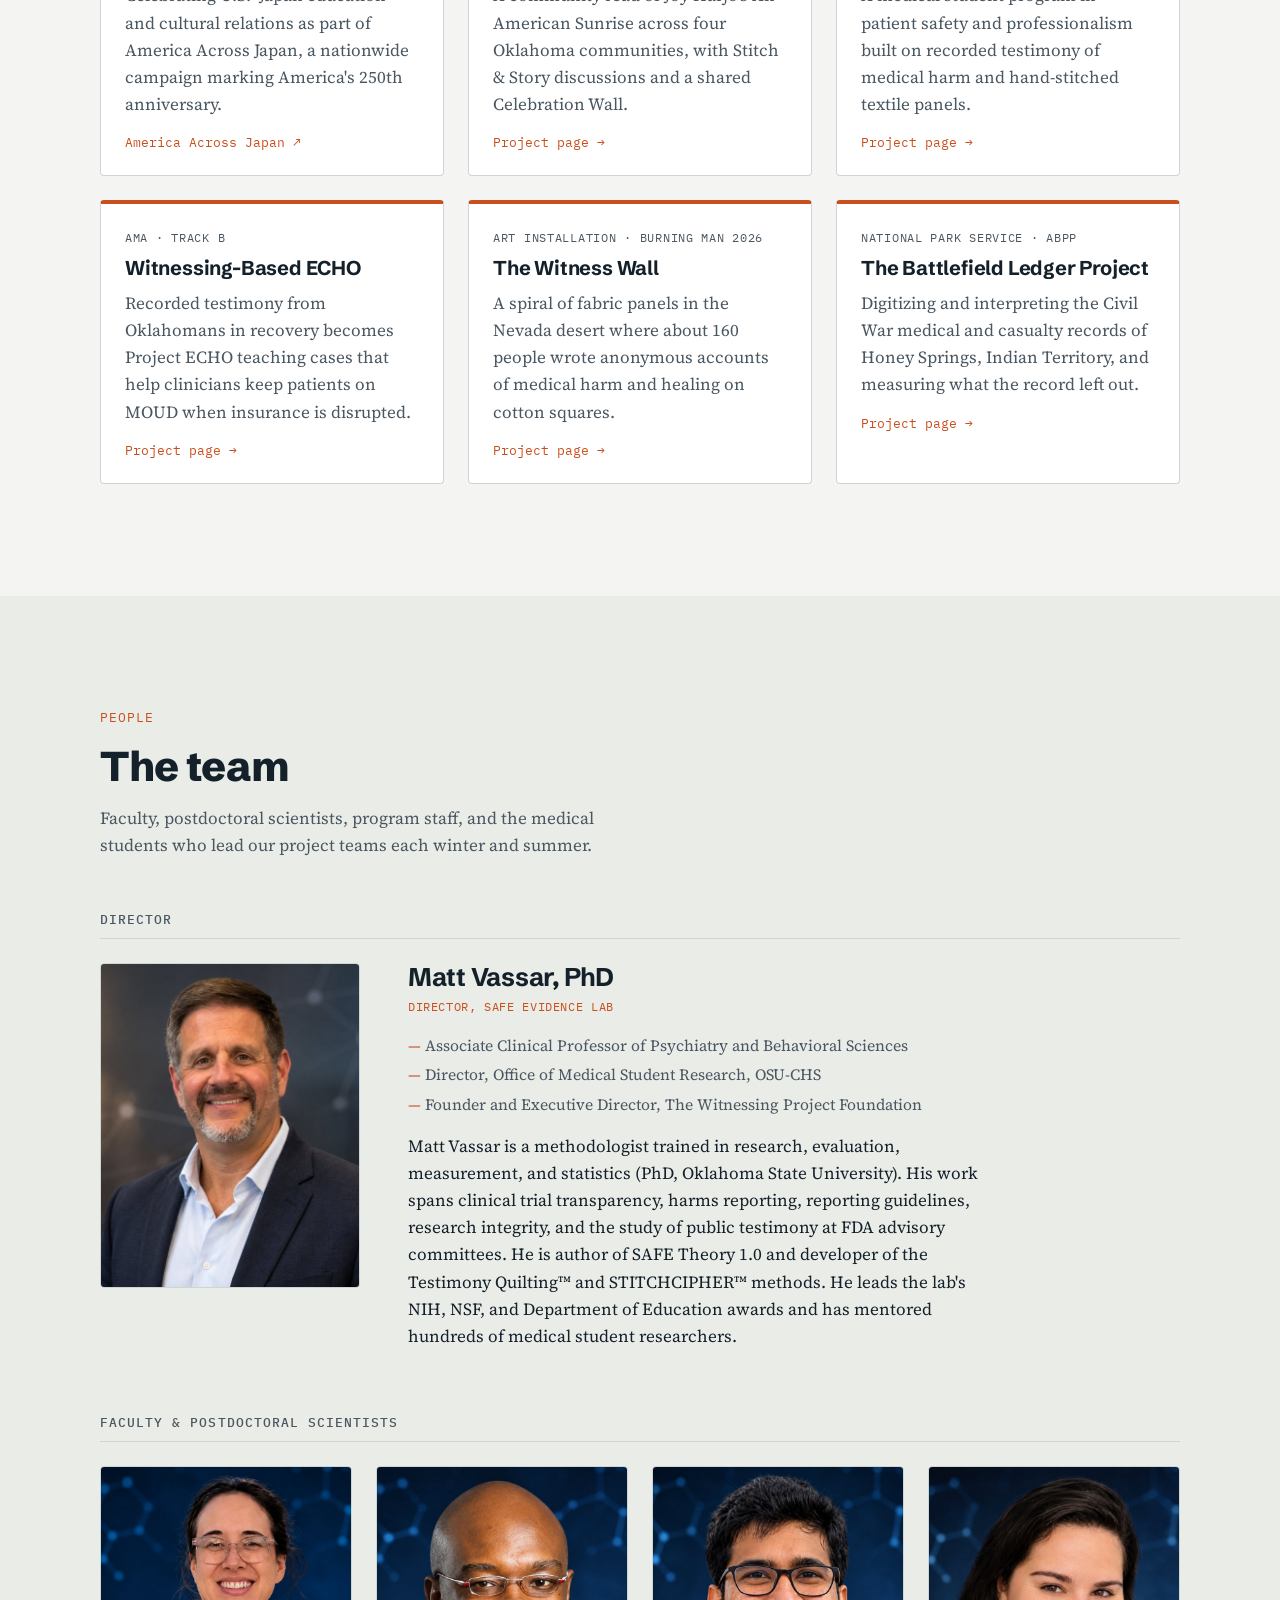
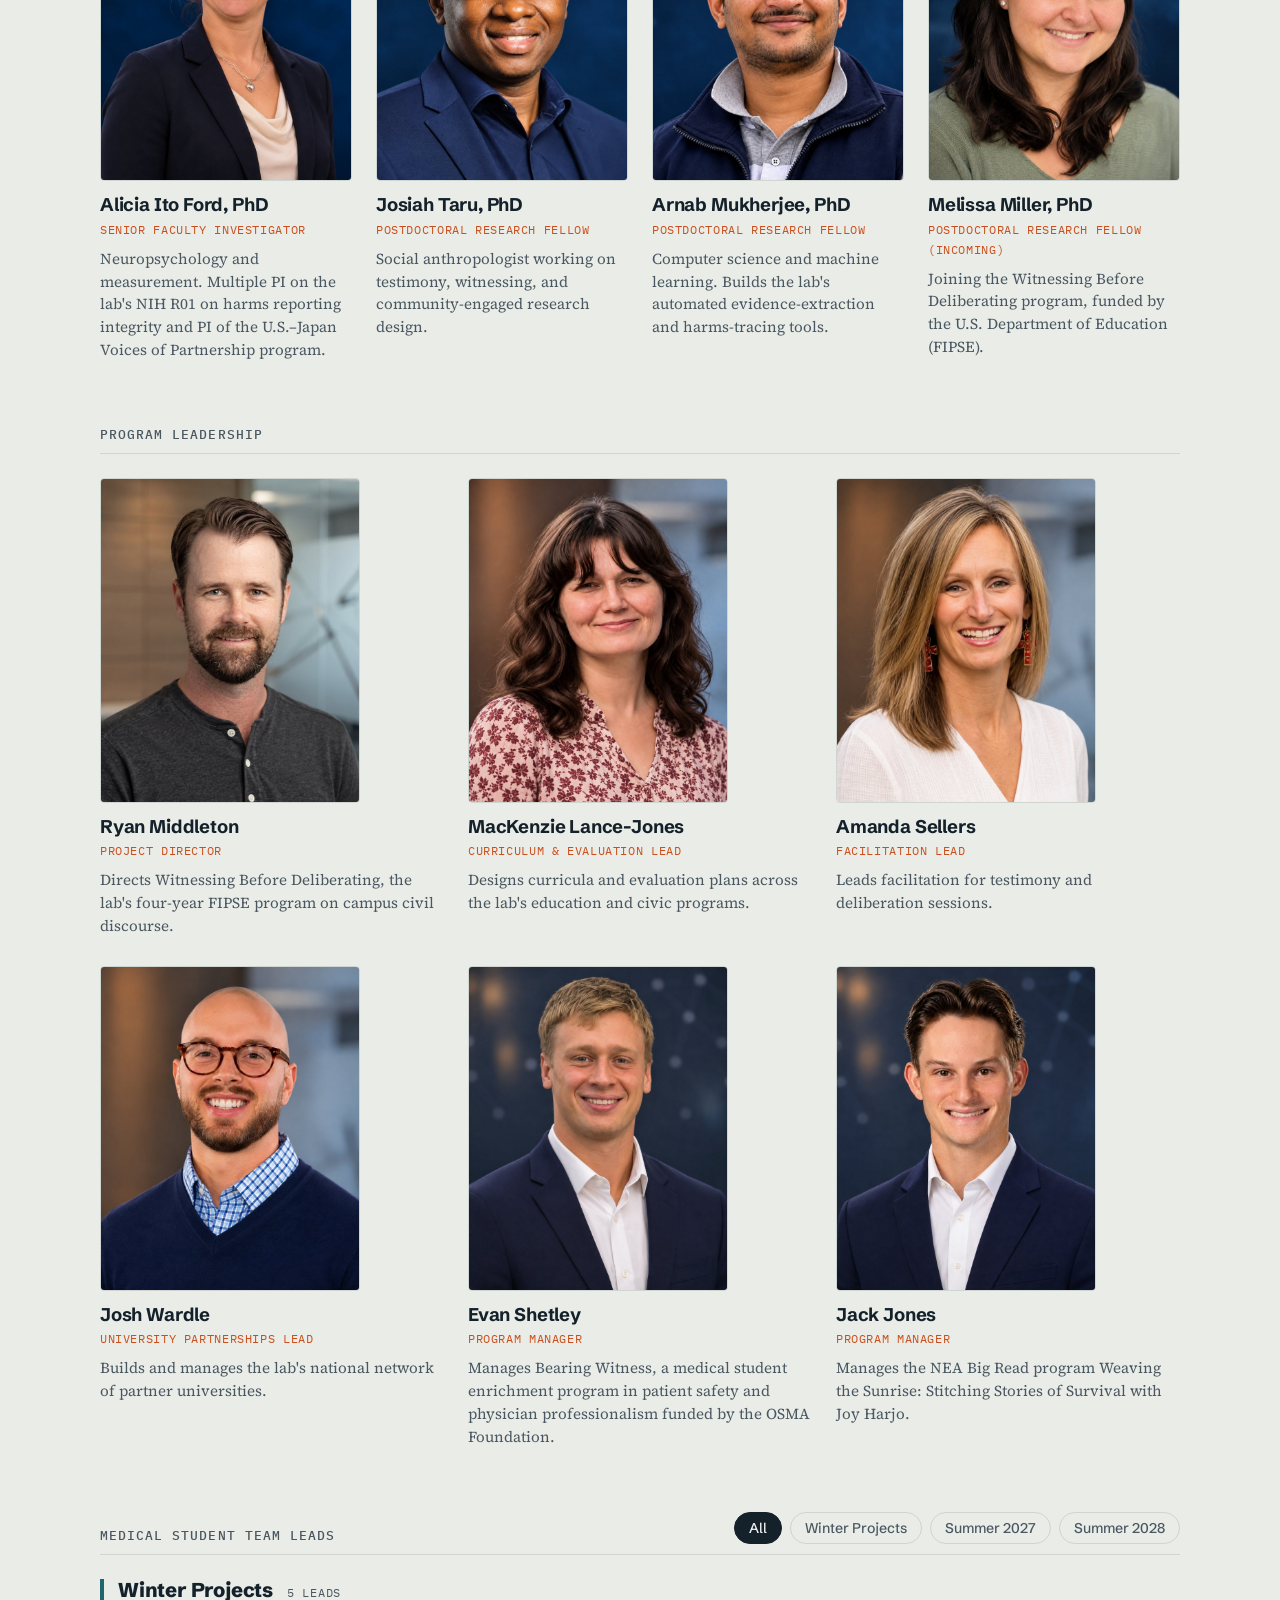
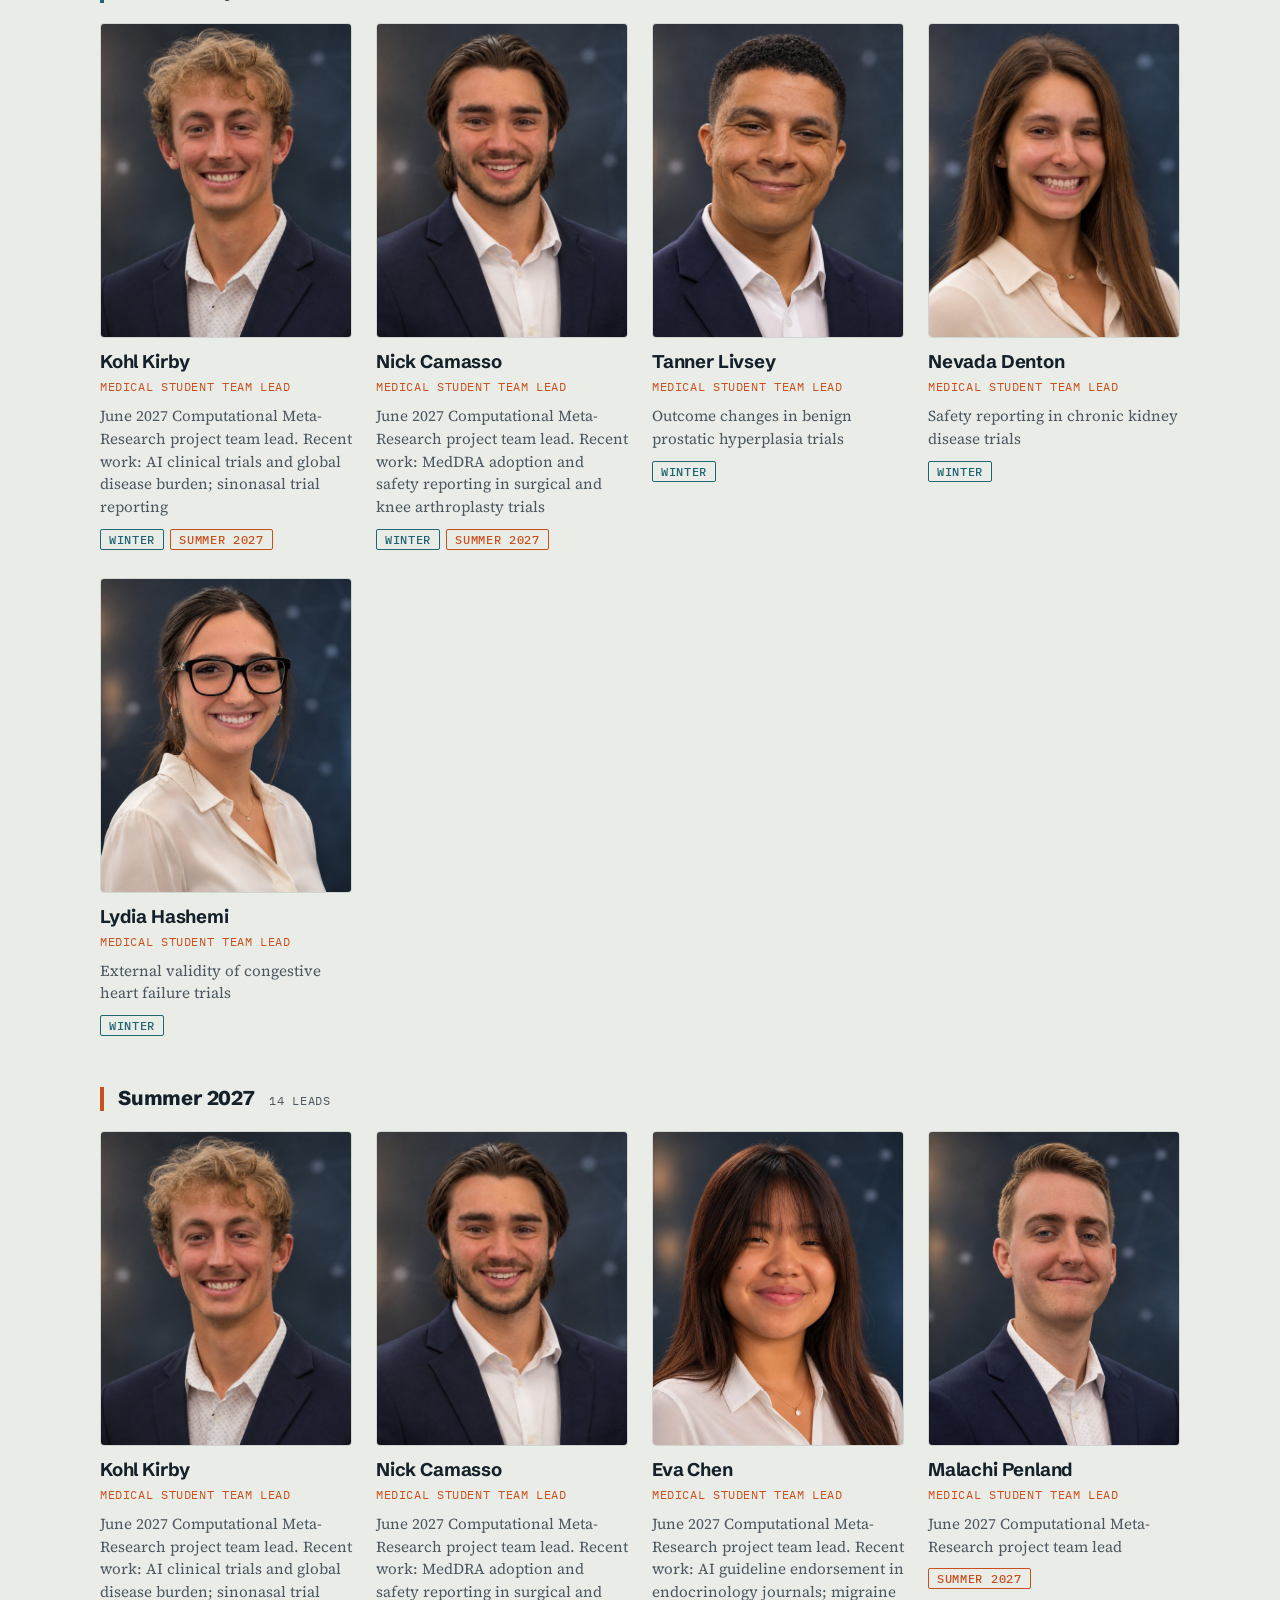
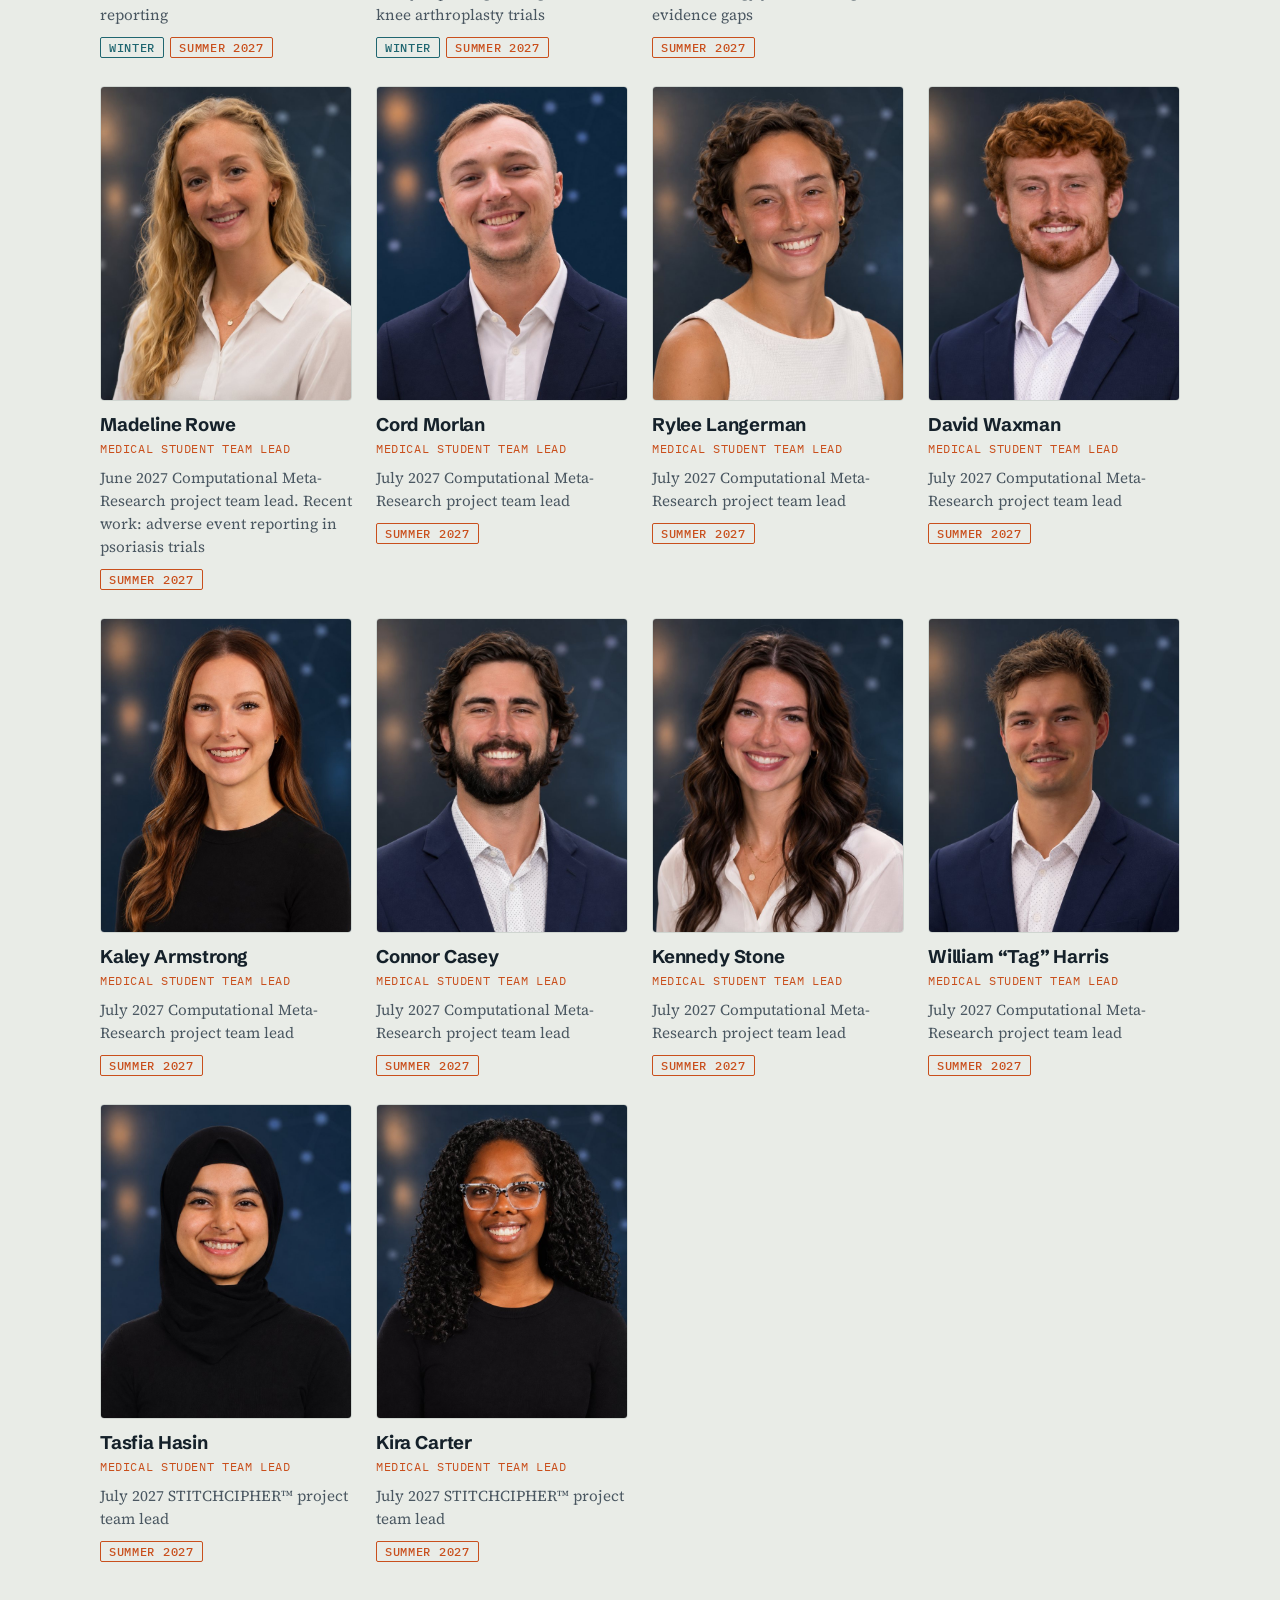
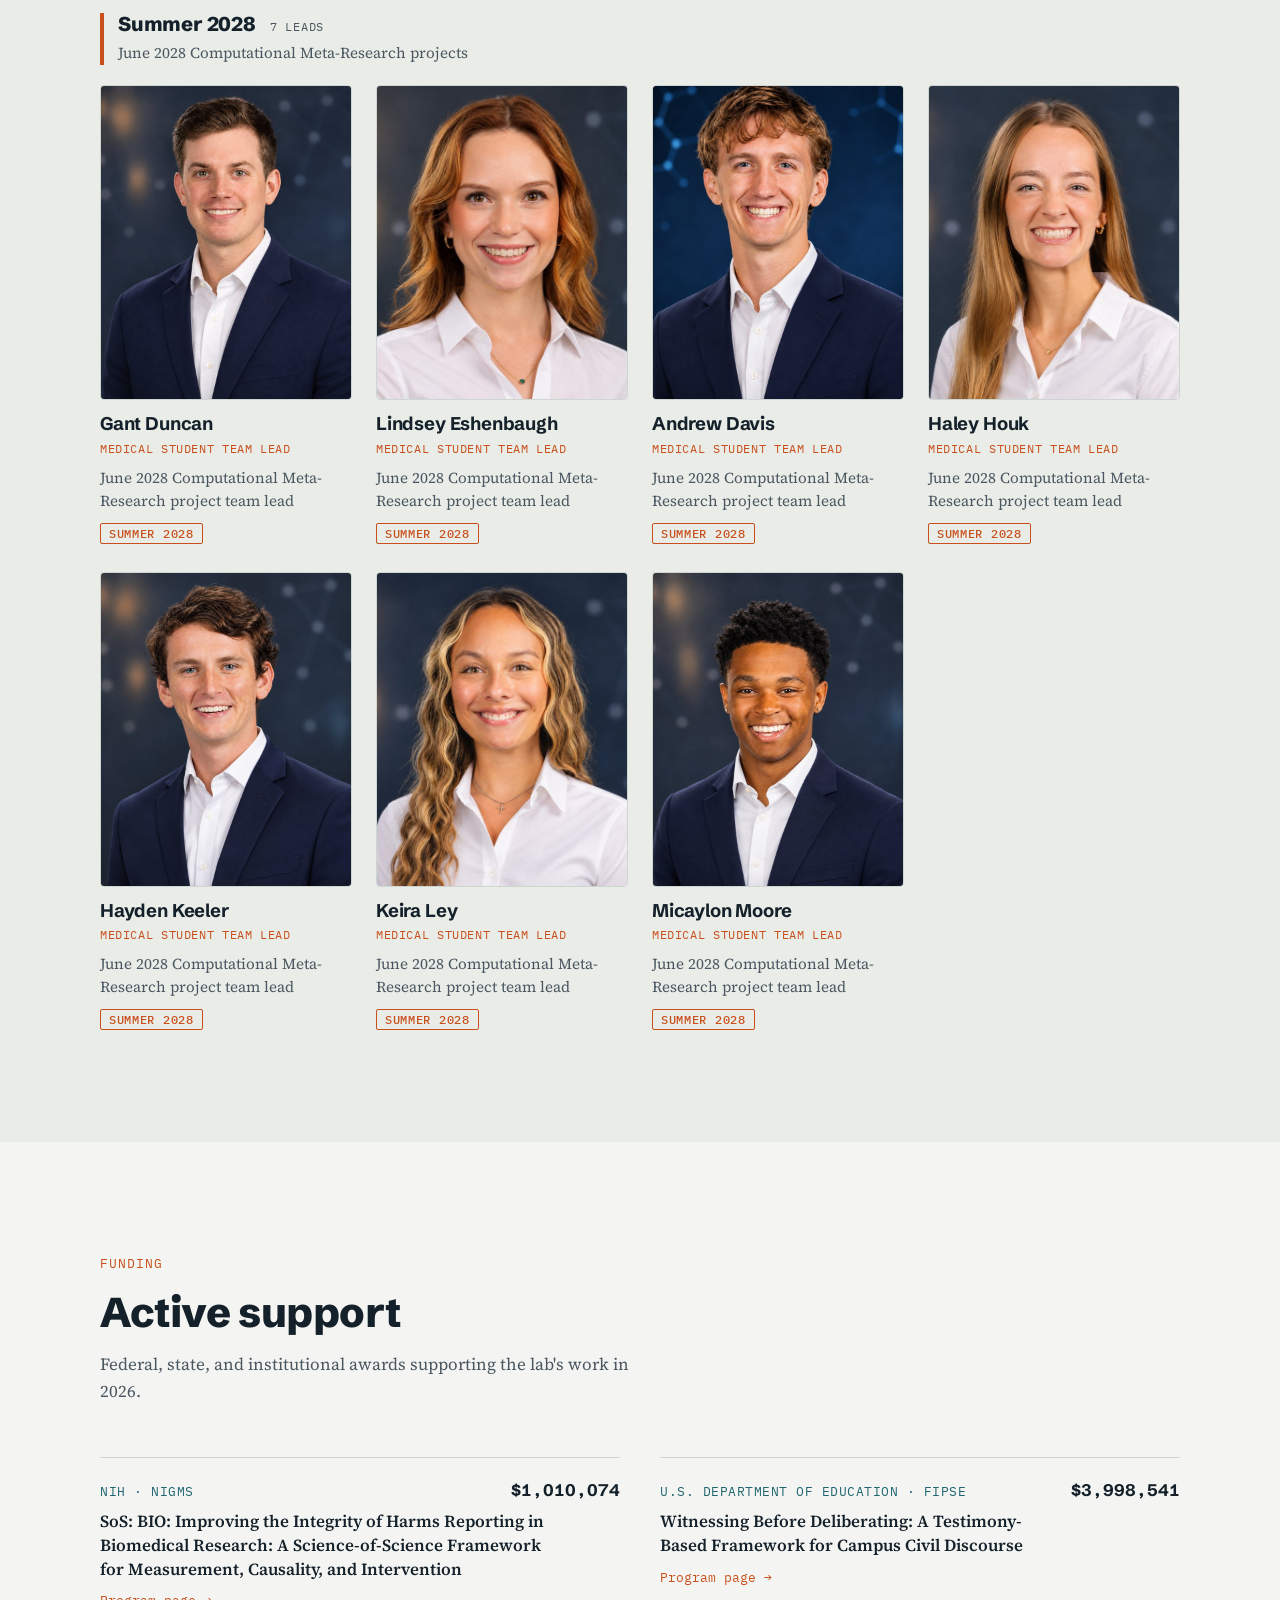
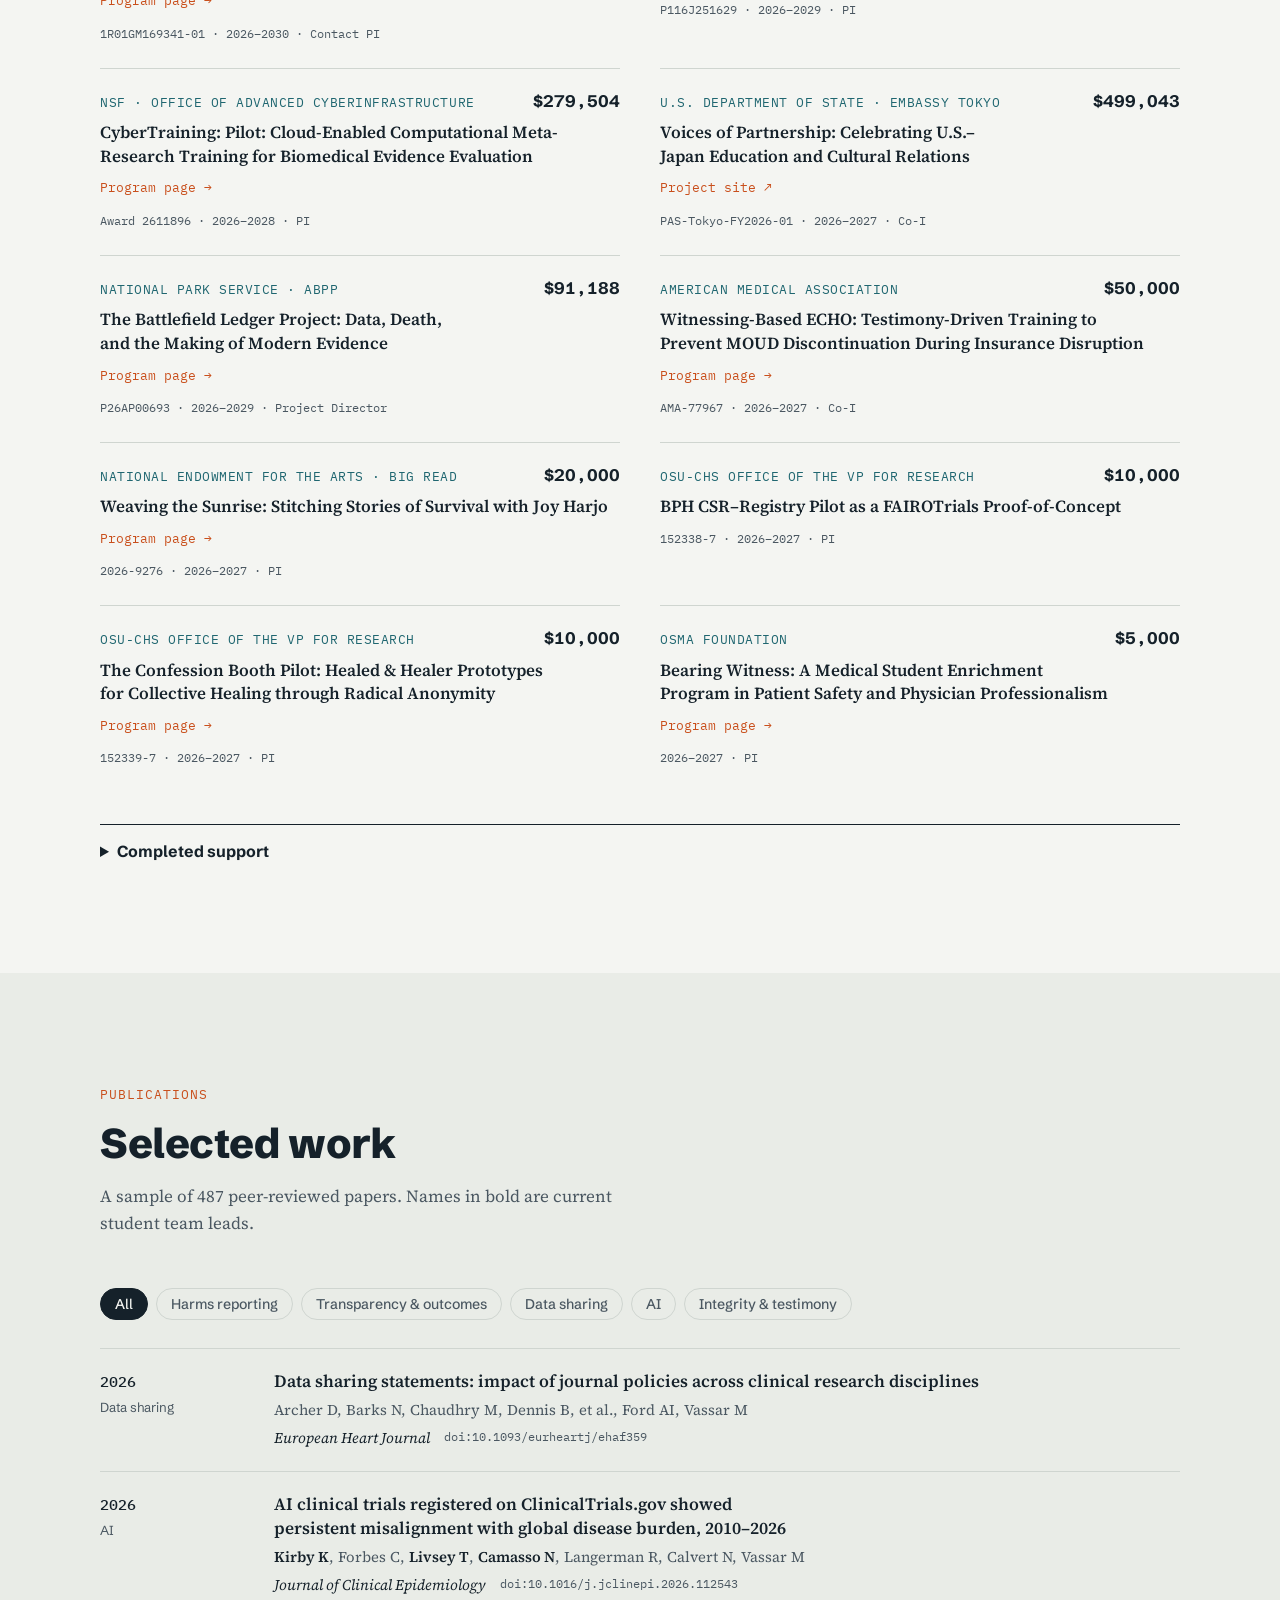
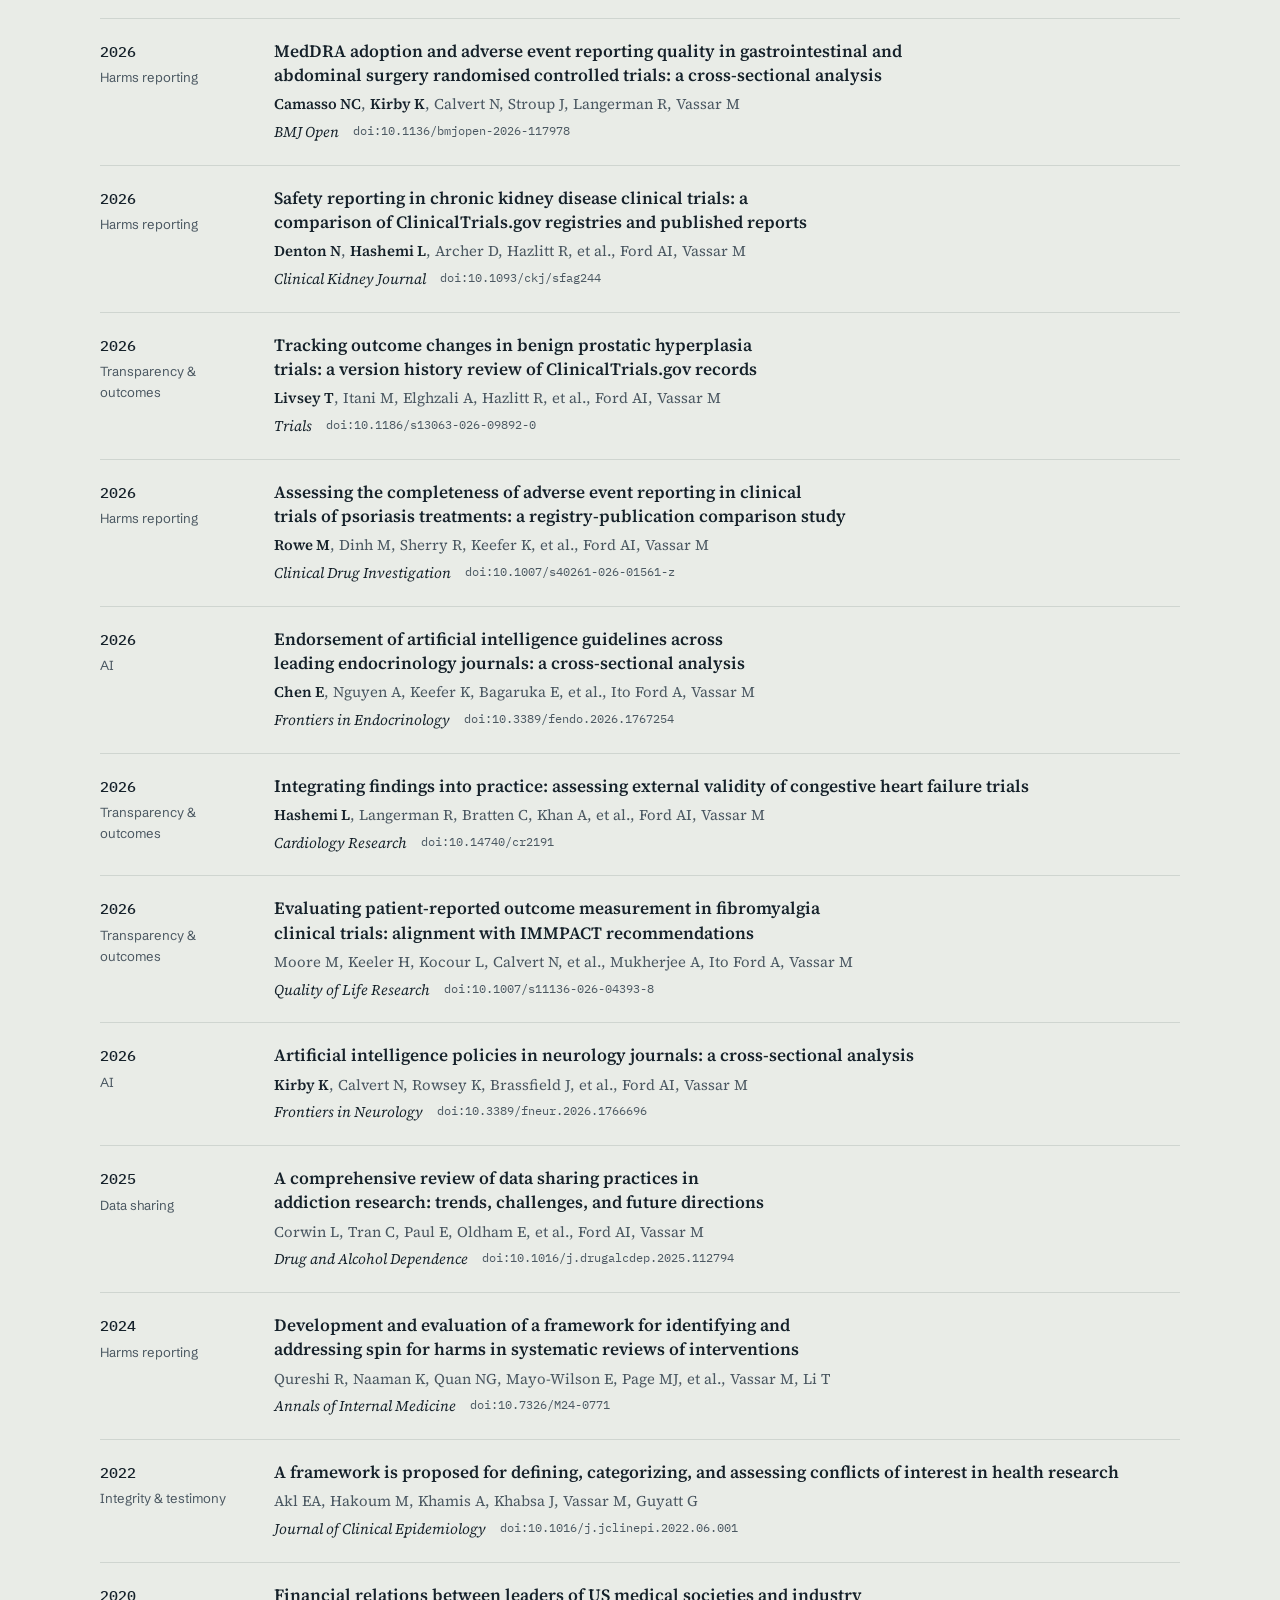
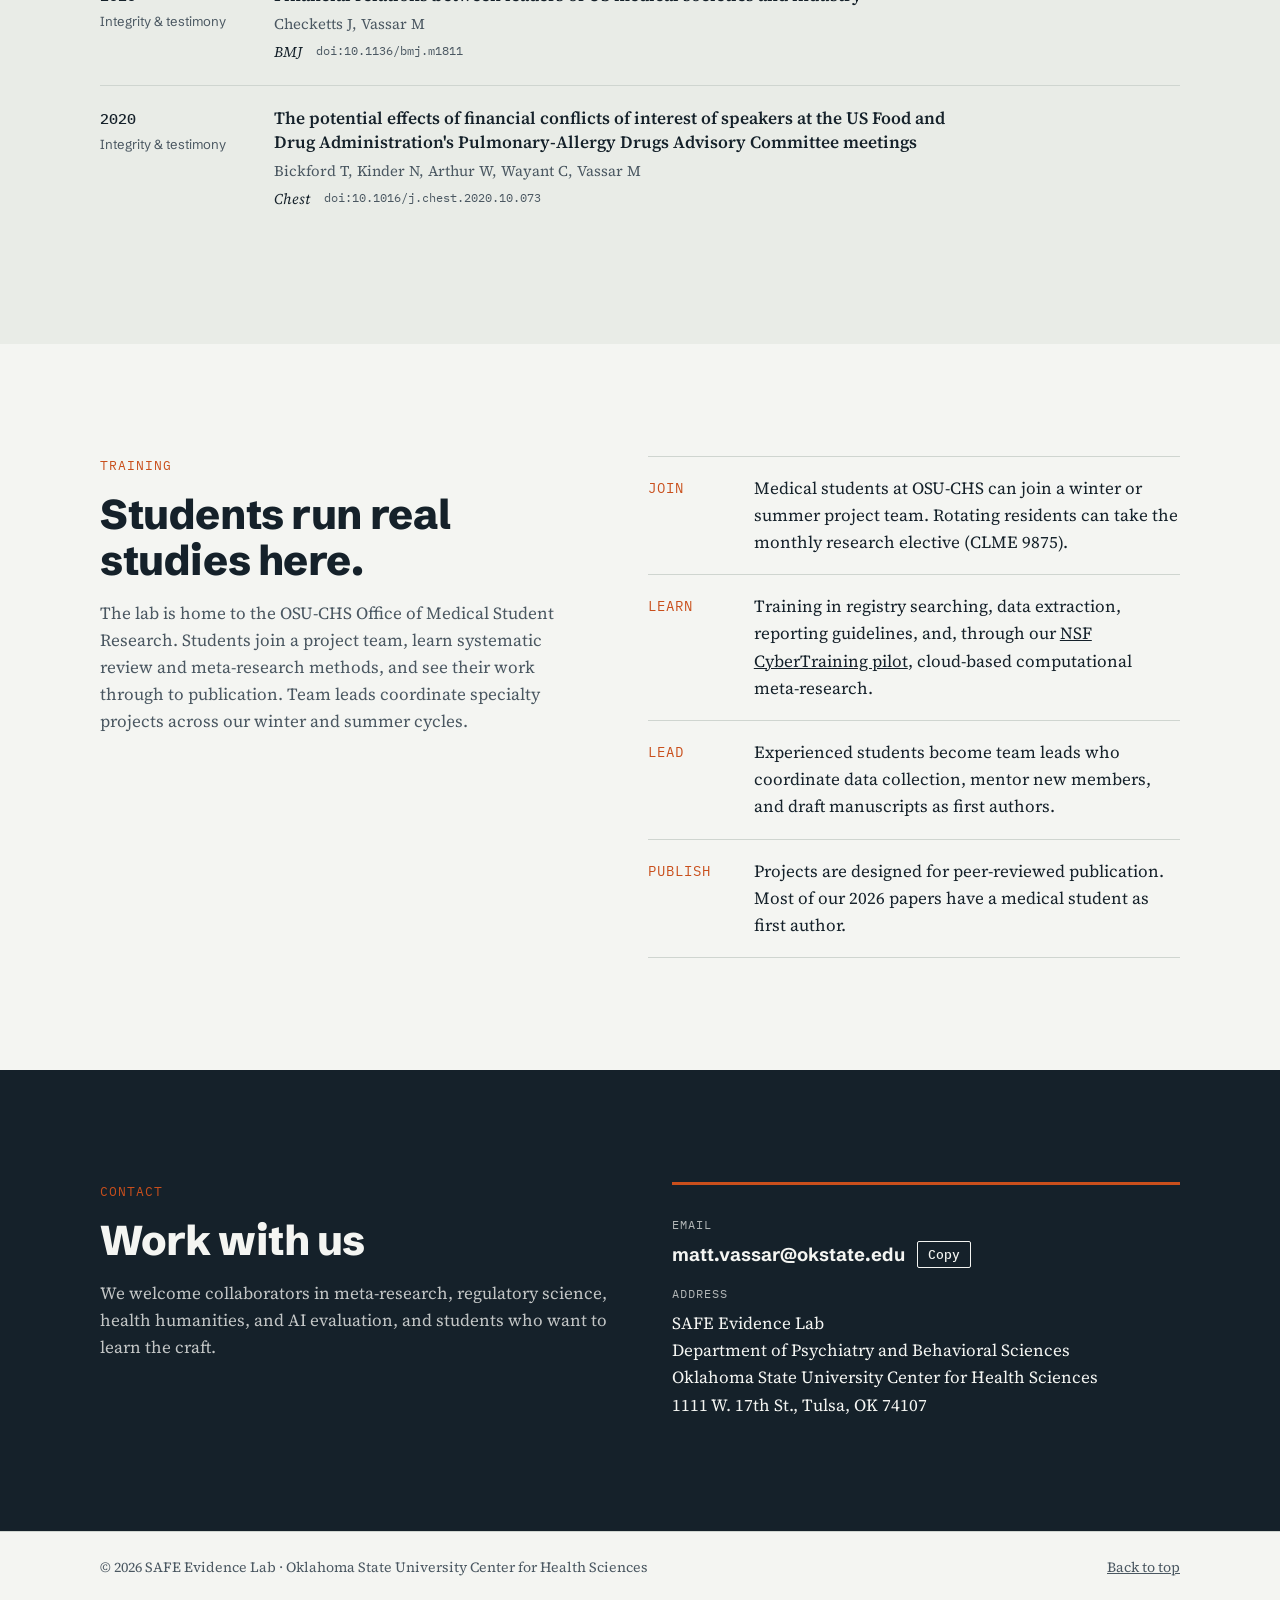
==== commit 195d5888: "Add Witness Wall (Burning Man 2026) project page Co-Authored-By: Claude Opus 5.5 <noreply@anthropic." ====
--- a/index.html
+++ b/index.html
@@ -173,6 +173,12 @@
           <p>Recorded testimony from Oklahomans in recovery becomes Project ECHO teaching cases that help clinicians keep patients on MOUD when insurance is disrupted.</p>
           <span class="project-go mono">Project page →</span>
         </a>
+        <a class="project-card" href="witness-wall.html">
+          <p class="project-tag mono">Art installation · Burning Man 2026</p>
+          <h3>The Witness Wall</h3>
+          <p>A spiral of fabric panels in the Nevada desert where about 160 people wrote anonymous accounts of medical harm and healing on cotton squares.</p>
+          <span class="project-go mono">Project page →</span>
+        </a>
         <a class="project-card" href="battlefield-ledger.html">
           <p class="project-tag mono">National Park Service · ABPP</p>
           <h3>The Battlefield Ledger Project</h3>
